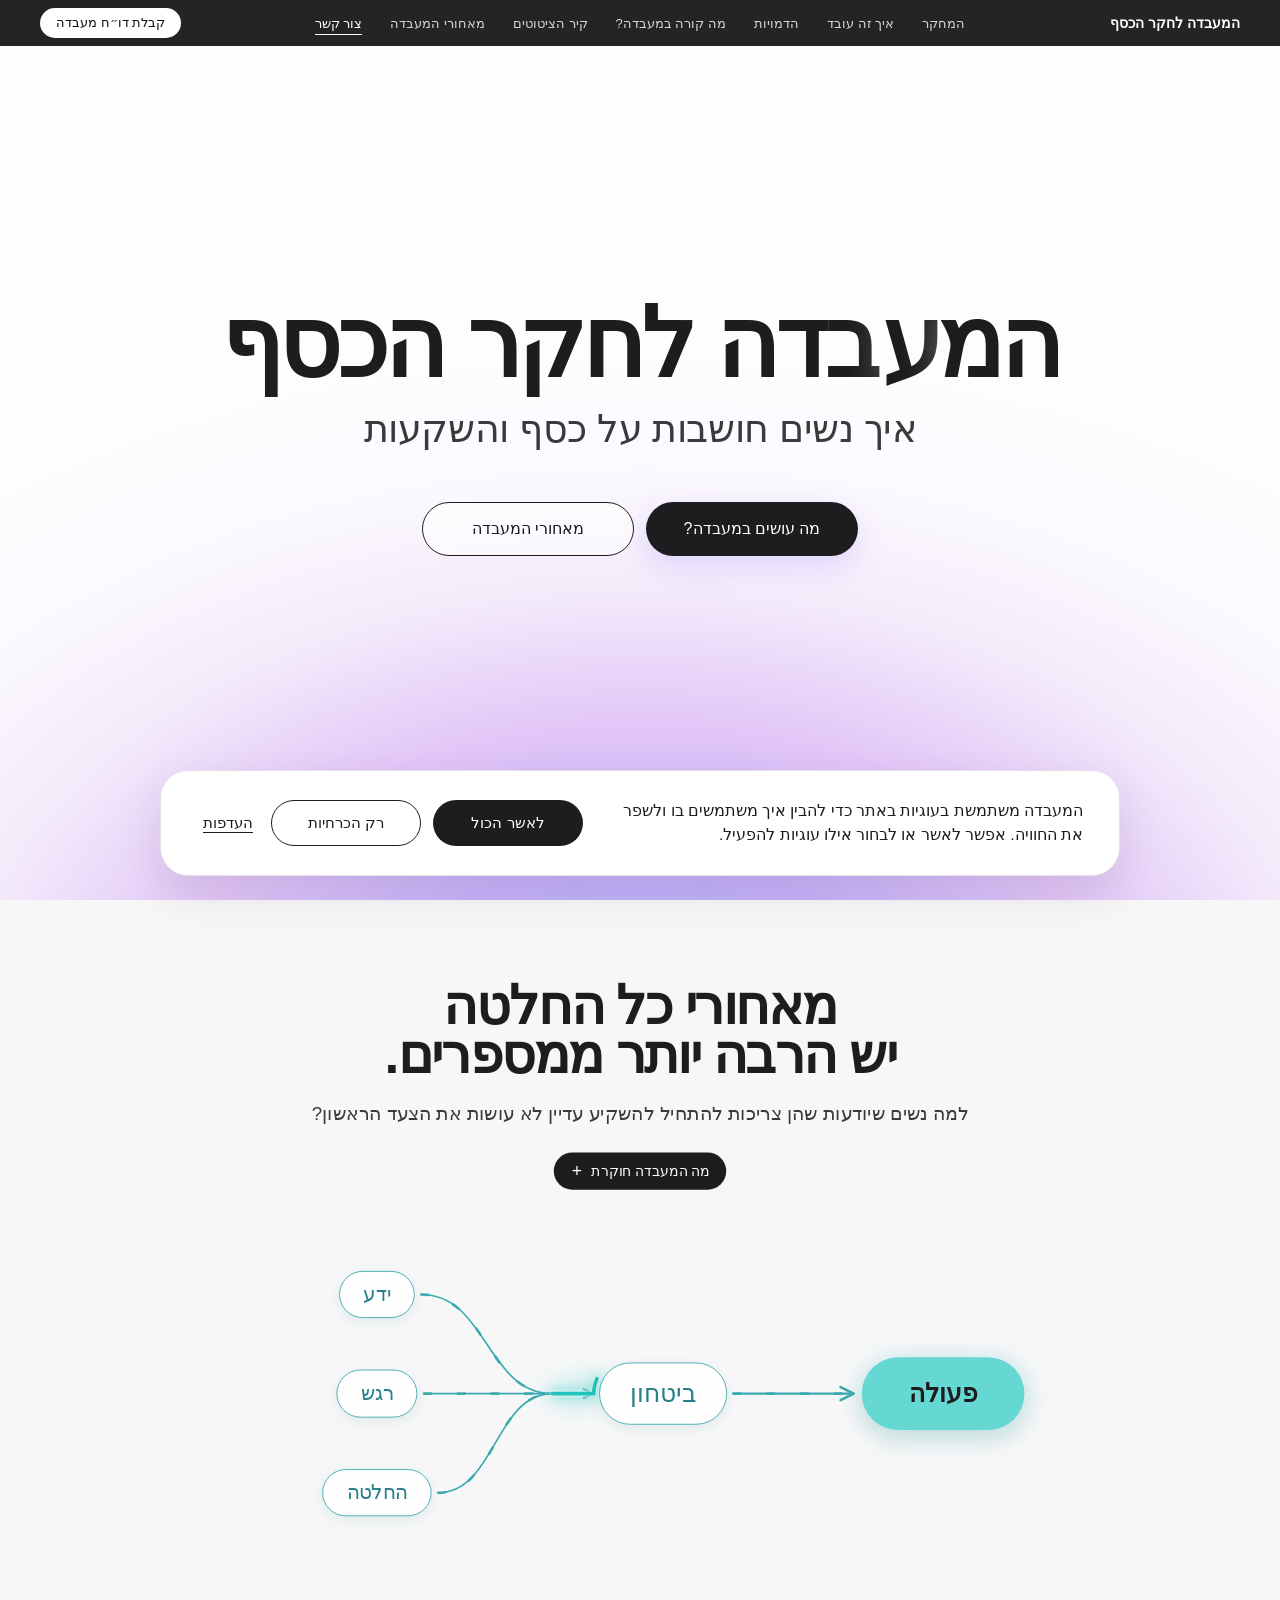
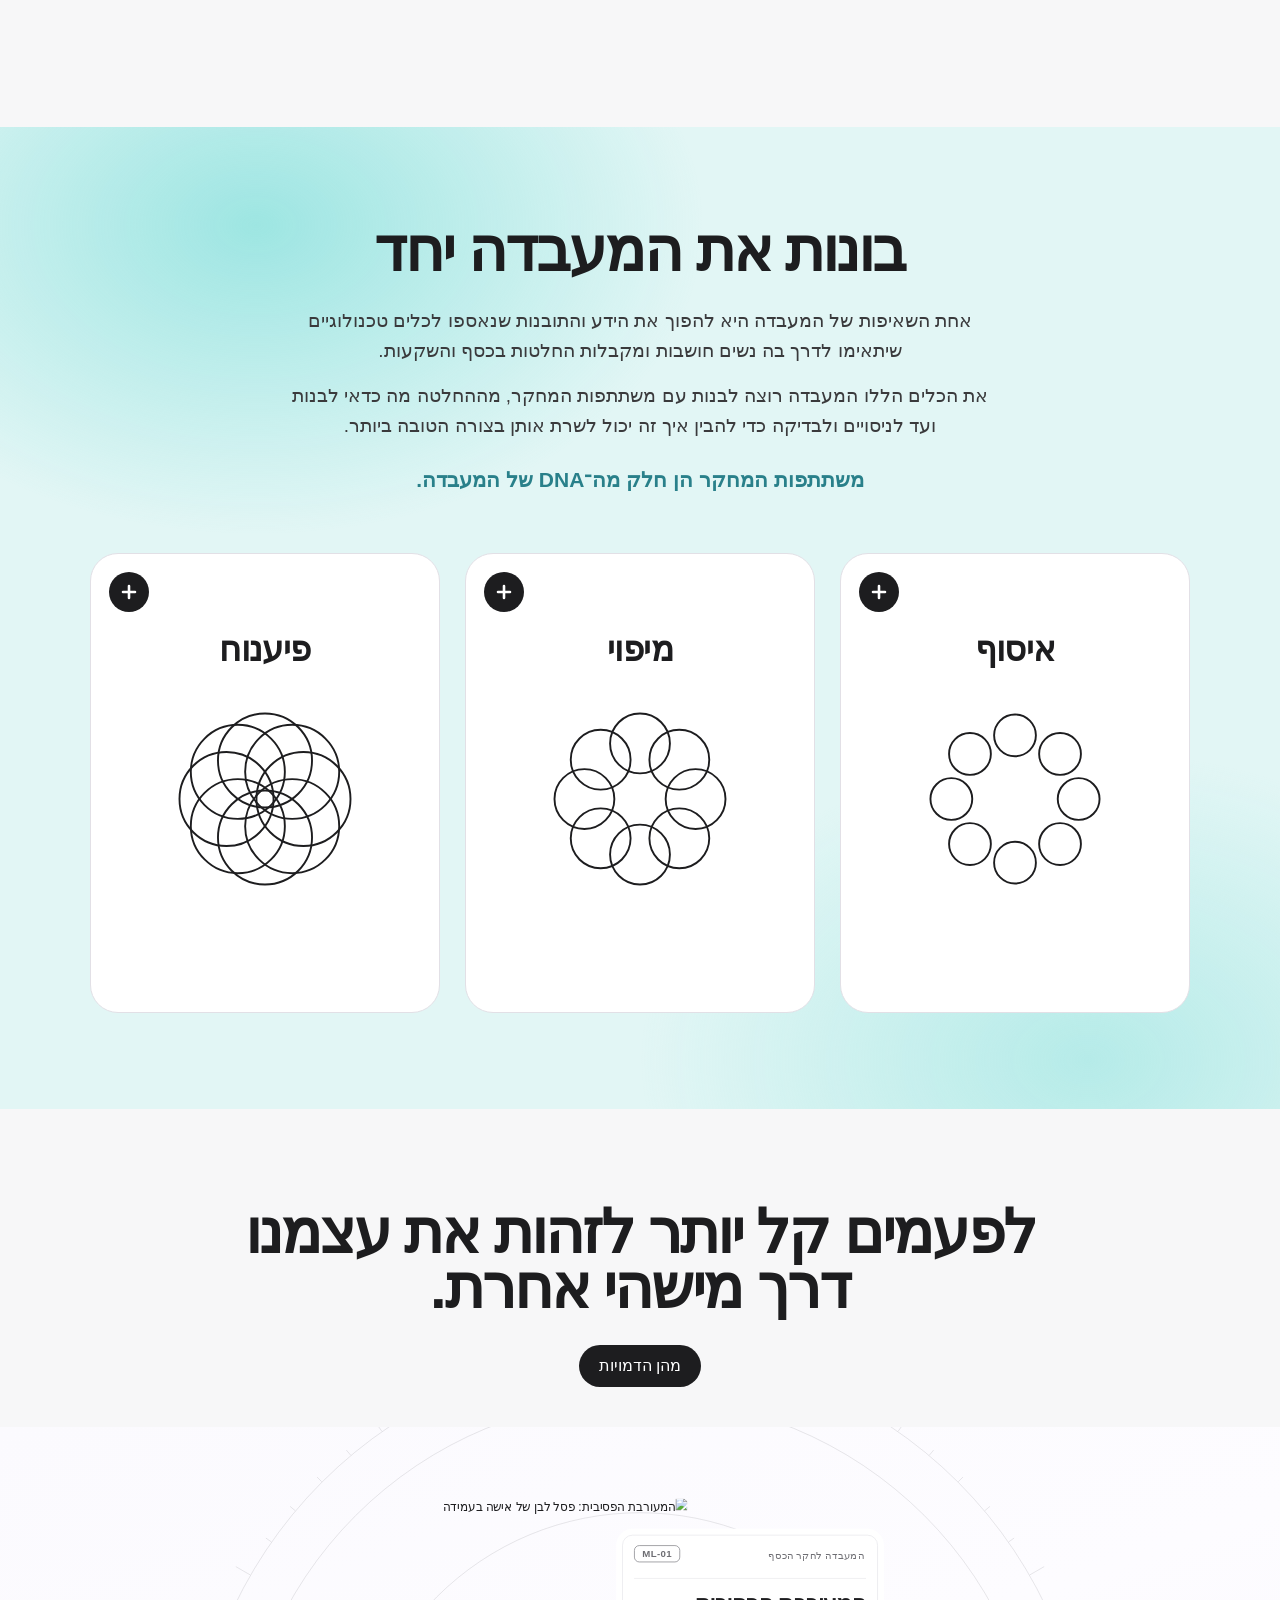
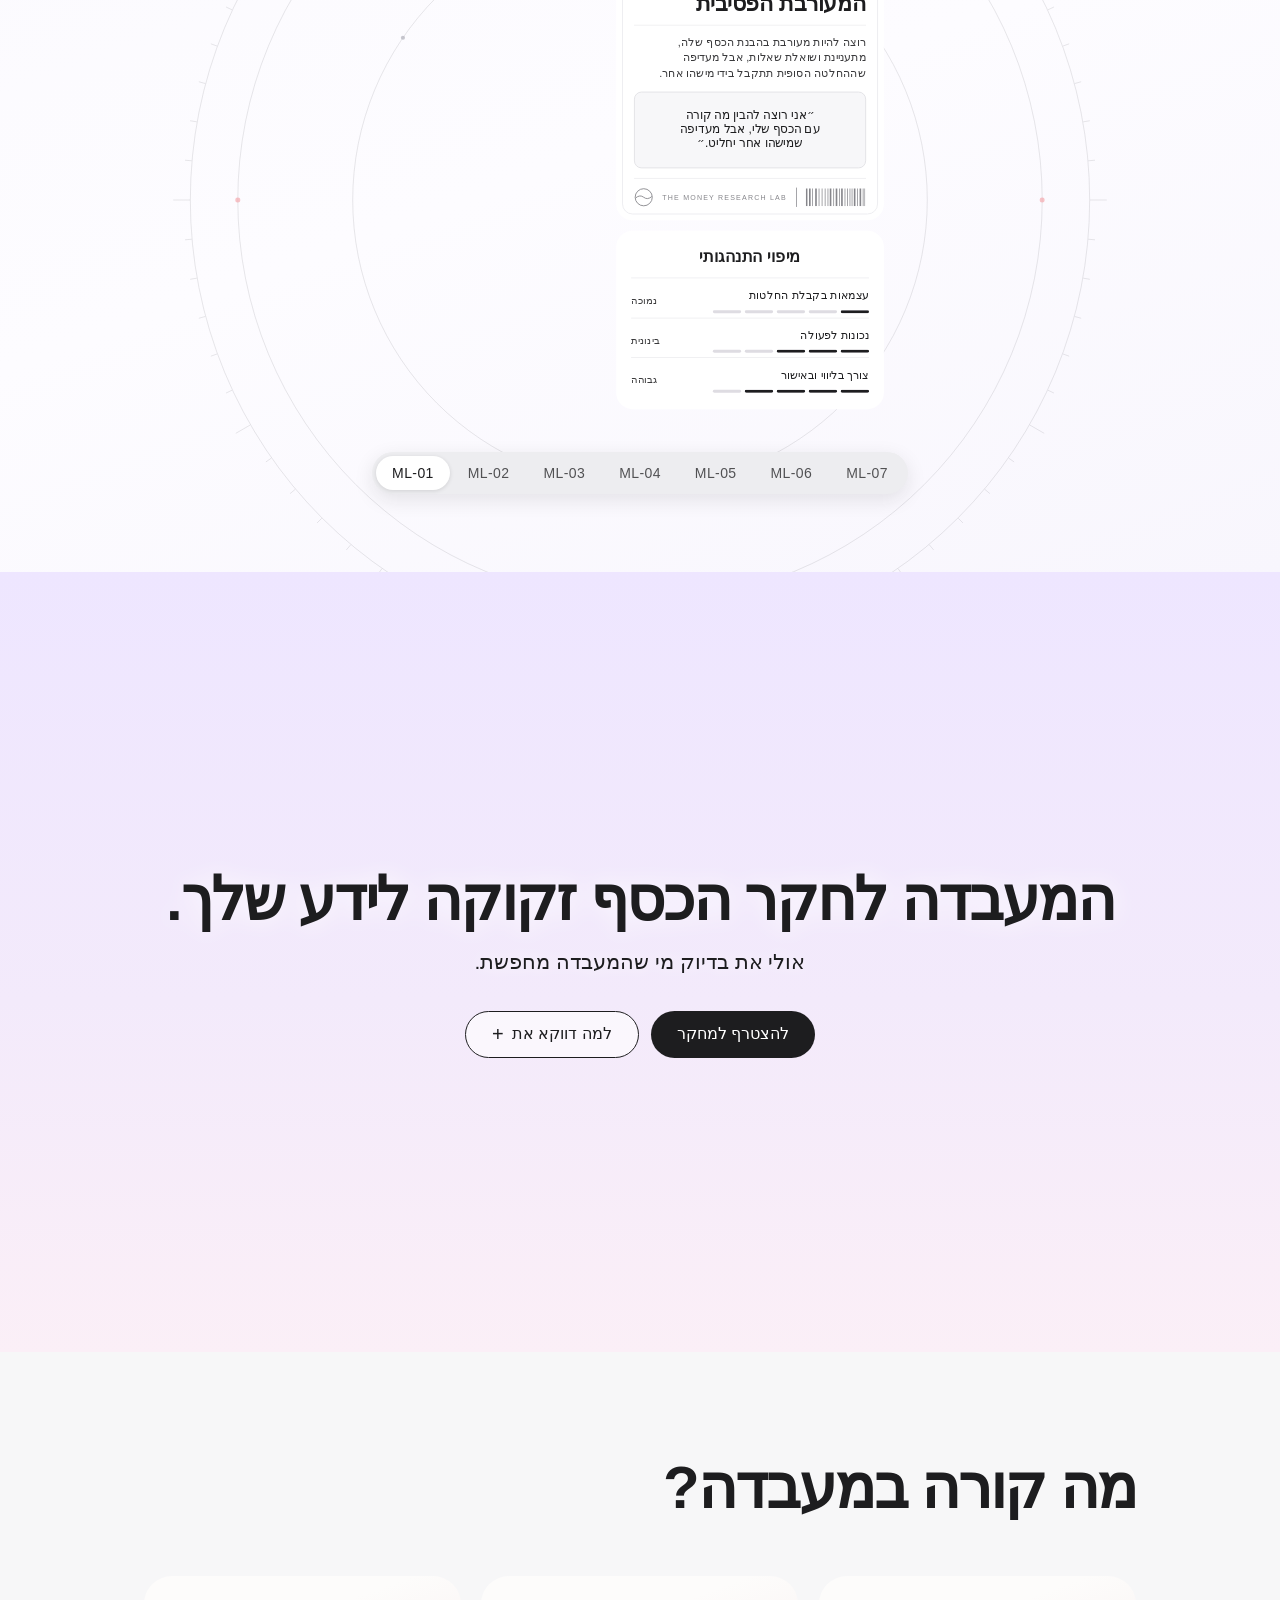
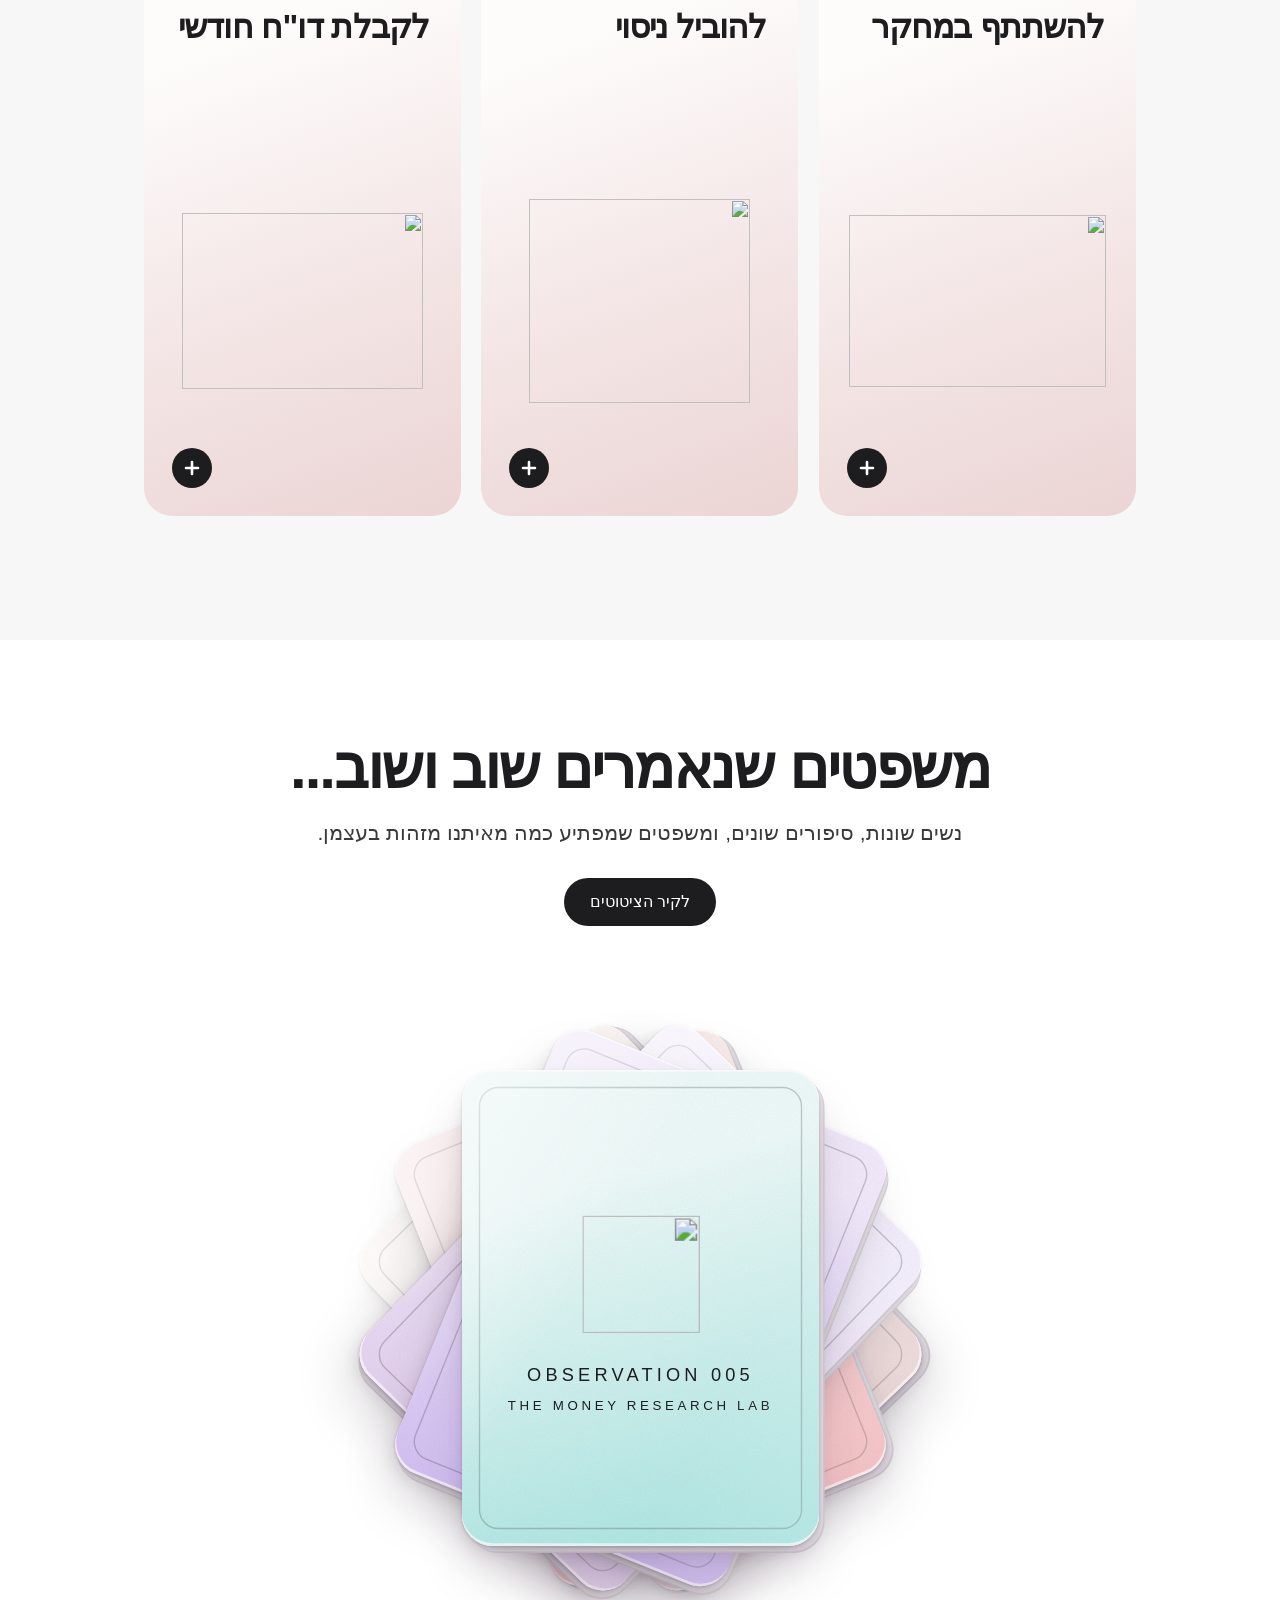
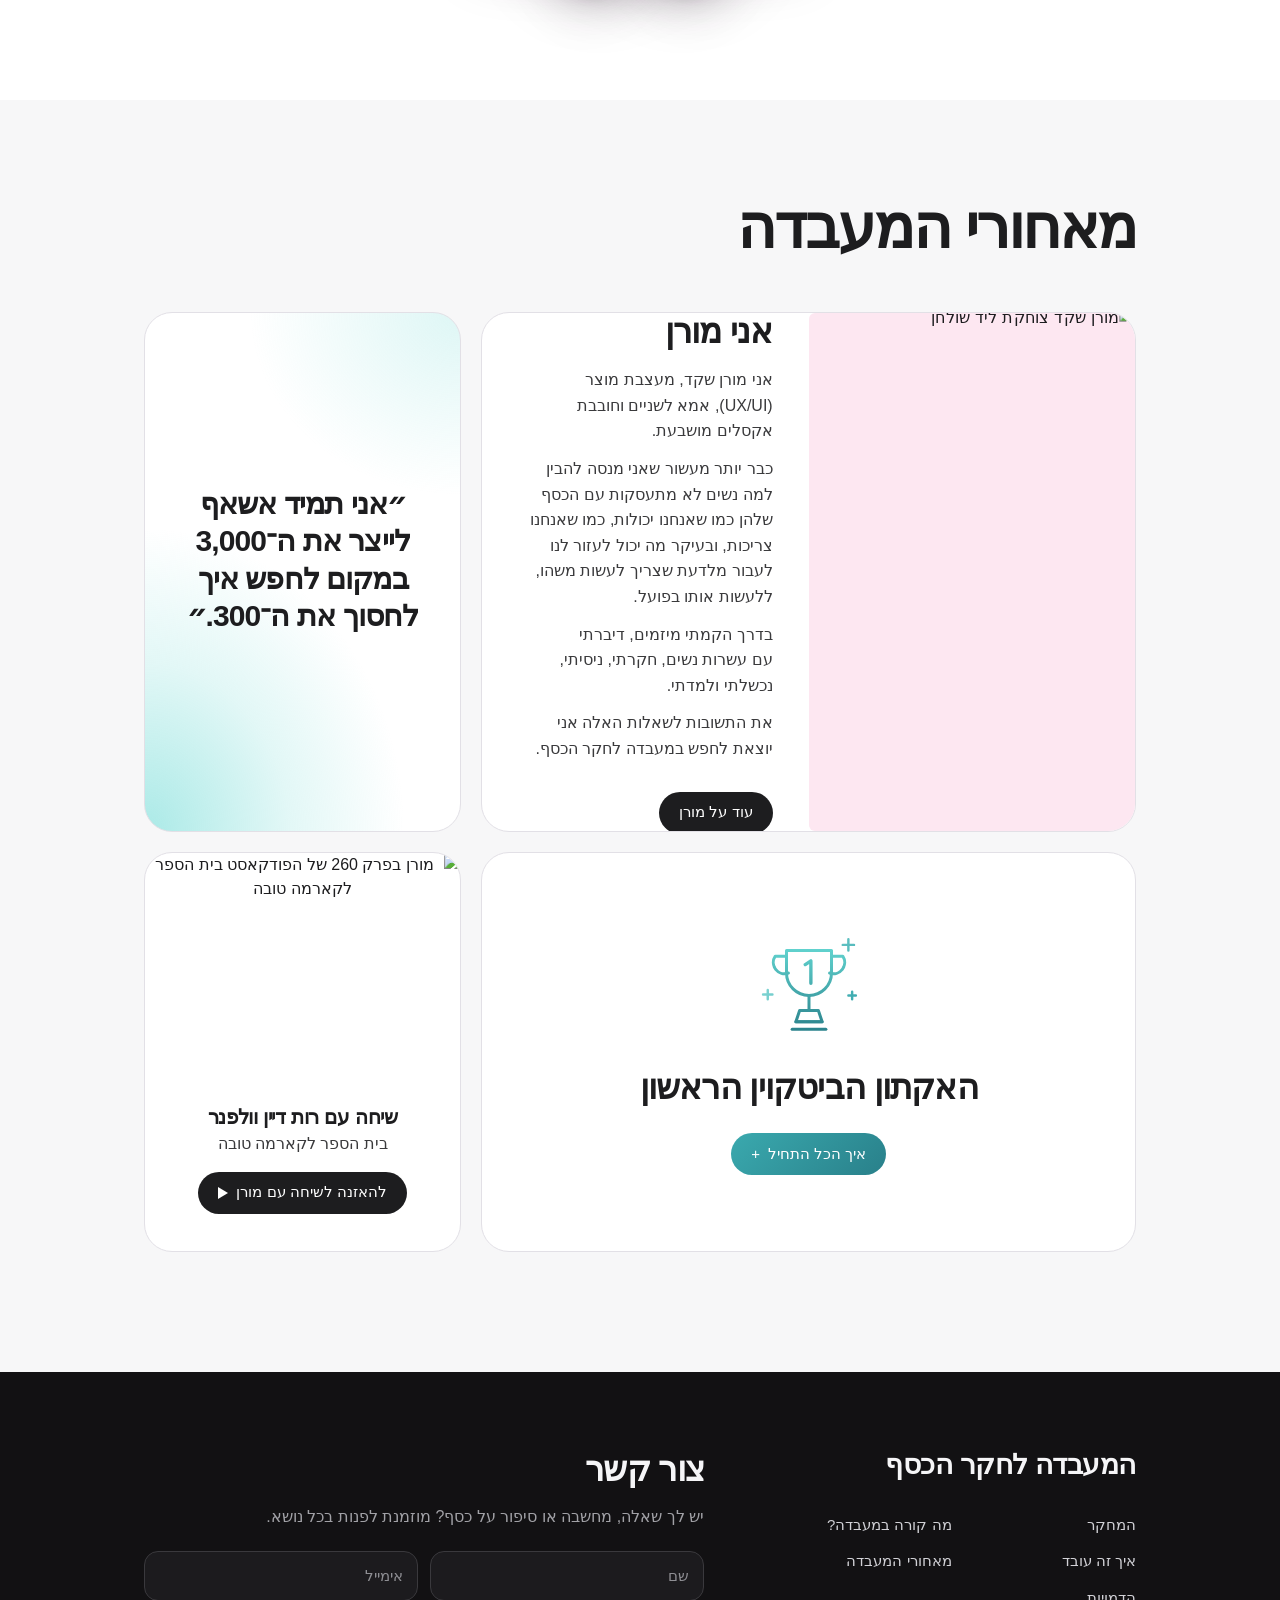
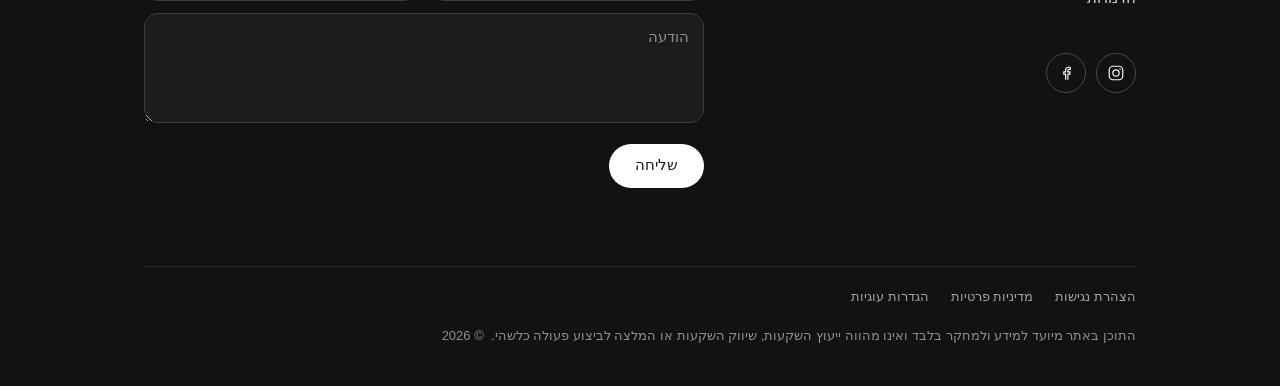
==== index.html @ b9a78a96 "Add files via upload" ====
<!doctype html>
<html lang="he" dir="rtl">
<head>
<meta charset="utf-8">
<meta name="viewport" content="width=device-width, initial-scale=1, viewport-fit=cover">
<meta http-equiv="Content-Security-Policy" content="default-src 'self'; script-src 'self' https://www.googletagmanager.com; style-src 'self' 'unsafe-inline'; img-src 'self' data: https://www.googletagmanager.com https://*.google-analytics.com https://i.ytimg.com; font-src 'self'; media-src 'self'; connect-src 'self' https://*.google-analytics.com https://*.analytics.google.com https://www.googletagmanager.com https://docs.google.com https://*.sibforms.com https://firestore.googleapis.com; frame-src https://www.youtube-nocookie.com; form-action 'self' https://docs.google.com https://*.sibforms.com; base-uri 'self'; object-src 'none'">
<meta name="referrer" content="strict-origin-when-cross-origin">
<title>המעבדה לחקר הכסף | מחקר על נשים, כסף והחלטות השקעה</title>
<meta name="description" content="איך נשים חושבות על כסף והשקעות">

<link rel="canonical" href="https://cherrixlabs.com/">
<meta property="og:type" content="website">
<meta property="og:locale" content="he_IL">
<meta property="og:site_name" content="המעבדה לחקר הכסף">
<meta property="og:url" content="https://cherrixlabs.com/">
<meta property="og:title" content="המעבדה לחקר הכסף">
<meta property="og:description" content="איך נשים חושבות על כסף והשקעות">
<meta property="og:image" content="https://cherrixlabs.com/assets/img/og-image.jpg">
<meta property="og:image:width" content="1200">
<meta property="og:image:height" content="630">
<meta property="og:image:alt" content="פסל לבן מחזיק כדור עם סימן דולר, והכיתוב המעבדה לחקר הכסף">
<meta name="twitter:card" content="summary_large_image">
<meta name="theme-color" content="#121113">
<link rel="icon" href="/assets/img/favicon.svg" type="image/svg+xml">
<link rel="icon" href="/assets/img/favicon-32.png" sizes="32x32" type="image/png">
<link rel="apple-touch-icon" href="/assets/img/favicon-180.png">
<link rel="preload" href="/assets/fonts/heebo-hebrew-700-normal.woff2" as="font" type="font/woff2" crossorigin>
<link rel="preload" href="/assets/fonts/heebo-hebrew-400-normal.woff2" as="font" type="font/woff2" crossorigin>
<link rel="stylesheet" href="/assets/css/site.css?v=6285806d">
<link rel="preload" as="image" href="/assets/img/hero-desktop-poster.webp" media="(min-width:900px)" fetchpriority="high">
<link rel="preload" as="image" href="/assets/img/hero-mobile-poster.webp" media="(max-width:899px)" fetchpriority="high">
<script type="application/ld+json">{"@context": "https://schema.org", "@graph": [{"@type": "Organization", "@id": "https://cherrixlabs.com/#org", "name": "המעבדה לחקר הכסף", "alternateName": "The Money Research Lab", "url": "https://cherrixlabs.com/", "logo": "https://cherrixlabs.com/assets/img/favicon-512.png", "founder": {"@type": "Person", "name": "מורן שקד"}, "sameAs": ["https://www.instagram.com/missm_moneylab", "https://www.facebook.com/moranshak"]}, {"@type": "WebSite", "@id": "https://cherrixlabs.com/#site", "url": "https://cherrixlabs.com/", "name": "המעבדה לחקר הכסף", "inLanguage": "he", "publisher": {"@id": "https://cherrixlabs.com/#org"}}]}</script>
</head>
<body data-page="home">
<a class="skip" href="#main">דילוג לתוכן</a>
<header class="site-header on-dark">
 <div class="in">
  <a class="logo" href="/">המעבדה לחקר הכסף</a>
  <nav aria-label="ניווט ראשי"><ul class="nav-links"><li><a href="/#story">המחקר</a></li><li><a href="/#process">איך זה עובד</a></li><li><a href="/#personas">הדמויות</a></li><li><a href="/#lab-now">מה קורה במעבדה?</a></li><li><a href="/quotes/">קיר הציטוטים</a></li><li><a href="/#founder">מאחורי המעבדה</a></li><li><a href="/#contact">צור קשר</a></li></ul></nav>
  <a class="nav-cta" href="/#report" data-report data-ev="report_open_header">קבלת דו״ח מעבדה</a>
  <button class="menu-btn" type="button" aria-expanded="false" aria-controls="mmenu" aria-label="פתיחת תפריט">
   <svg width="22" height="18" viewBox="0 0 22 18" aria-hidden="true"><path class="l1" d="M1 5h20" stroke="#fff" stroke-width="1.7" stroke-linecap="round"/><path class="l2" d="M1 13h13" stroke="#fff" stroke-width="1.7" stroke-linecap="round"/></svg>
  </button>
 </div>
</header>
<div class="mmenu on-dark" id="mmenu" aria-label="תפריט" hidden>
 <ul><li><a href="/#story">המחקר</a></li><li><a href="/#process">איך זה עובד</a></li><li><a href="/#personas">הדמויות</a></li><li><a href="/#lab-now">מה קורה במעבדה?</a></li><li><a href="/quotes/">קיר הציטוטים</a></li><li><a href="/#founder">מאחורי המעבדה</a></li><li><a href="/#contact">צור קשר</a></li></ul>
 <a class="btn" href="/#report" data-report data-ev="report_open_menu">קבלת דו״ח מעבדה</a>
</div>
<dialog class="pop tabm why one" id="dlg-whylab" aria-labelledby="whylab-h1">
 <div class="shell"><div class="card">
  <div class="lh" aria-hidden="true"></div>
  <button class="x" type="button" data-close aria-label="סגירה"><svg width="12" height="12" viewBox="0 0 12 12" aria-hidden="true"><path d="M1.5 1.5l9 9M10.5 1.5l-9 9" stroke="#1D1D1F" stroke-width="2" stroke-linecap="round"/></svg></button>
  <section class="st st1" data-why-st="1">
   <div class="hd"><div class="art" aria-hidden="true"><span class="halo"></span><img src="/assets/img/why-statue.webp" width="720" height="590" alt="" loading="lazy" decoding="async"><svg class="pt pt-d" aria-hidden="true" focusable="false" viewBox="0 0 820 250" width="820" height="250"><circle cx="391" cy="100" r="2.1" fill="#CD5DC3" fill-opacity="0.78"/><circle cx="392" cy="124" r="1.6" fill="#9B6BFF" fill-opacity="0.68"/><circle cx="318" cy="88" r="0.9" fill="#AF5ED8" fill-opacity="0.80"/><circle cx="398" cy="-37" r="1.2" fill="#E05CB5" fill-opacity="0.68"/><circle cx="370" cy="175" r="0.9" fill="#BA5ED1" fill-opacity="0.69"/><circle cx="325" cy="149" r="2.1" fill="#F15BA8" fill-opacity="0.59"/><circle cx="382" cy="96" r="2.1" fill="#AF5ED8" fill-opacity="0.46"/><circle cx="394" cy="59" r="0.9" fill="#BA5ED1" fill-opacity="0.81"/><circle cx="399" cy="-26" r="0.9" fill="#F15BA8" fill-opacity="0.79"/><circle cx="397" cy="174" r="0.9" fill="#AF5ED8" fill-opacity="0.75"/><circle cx="293" cy="41" r="2.1" fill="#BA5ED1" fill-opacity="0.63"/><circle cx="431" cy="-1" r="1.2" fill="#BA5ED1" fill-opacity="0.69"/><circle cx="487" cy="135" r="1.6" fill="#F15BA8" fill-opacity="0.74"/><circle cx="286" cy="3" r="2.1" fill="#F15BA8" fill-opacity="0.57"/><circle cx="389" cy="140" r="0.9" fill="#CD5DC3" fill-opacity="0.70"/><circle cx="428" cy="112" r="0.9" fill="#AF5ED8" fill-opacity="0.63"/><circle cx="461" cy="-14" r="1.6" fill="#F15BA8" fill-opacity="0.74"/><circle cx="309" cy="148" r="0.9" fill="#E05CB5" fill-opacity="0.39"/><circle cx="189" cy="24" r="0.9" fill="#E05CB5" fill-opacity="0.77"/><circle cx="440" cy="-17" r="0.9" fill="#CD5DC3" fill-opacity="0.83"/><circle cx="253" cy="112" r="2.1" fill="#AF5ED8" fill-opacity="0.45"/><circle cx="234" cy="110" r="1.6" fill="#AF5ED8" fill-opacity="0.47"/><circle cx="328" cy="106" r="2.1" fill="#AF5ED8" fill-opacity="0.40"/><circle cx="494" cy="104" r="0.9" fill="#F15BA8" fill-opacity="0.75"/><circle cx="324" cy="62" r="1.6" fill="#F15BA8" fill-opacity="0.85"/><circle cx="278" cy="66" r="2.1" fill="#9B6BFF" fill-opacity="0.74"/><circle cx="289" cy="132" r="0.9" fill="#9B6BFF" fill-opacity="0.79"/><circle cx="406" cy="196" r="1.2" fill="#9B6BFF" fill-opacity="0.50"/><circle cx="370" cy="134" r="2.1" fill="#AF5ED8" fill-opacity="0.41"/><circle cx="323" cy="160" r="1.2" fill="#E05CB5" fill-opacity="0.79"/><circle cx="342" cy="22" r="1.2" fill="#9B6BFF" fill-opacity="0.42"/><circle cx="275" cy="58" r="2.1" fill="#E05CB5" fill-opacity="0.48"/><circle cx="482" cy="145" r="0.9" fill="#9B6BFF" fill-opacity="0.43"/><circle cx="348" cy="96" r="1.6" fill="#CD5DC3" fill-opacity="0.62"/><circle cx="233" cy="9" r="2.1" fill="#9B6BFF" fill-opacity="0.65"/><circle cx="314" cy="111" r="0.9" fill="#F15BA8" fill-opacity="0.47"/><circle cx="295" cy="84" r="1.6" fill="#E05CB5" fill-opacity="0.46"/><circle cx="335" cy="58" r="1.2" fill="#9B6BFF" fill-opacity="0.35"/><circle cx="507" cy="43" r="0.9" fill="#F15BA8" fill-opacity="0.80"/><circle cx="482" cy="51" r="2.1" fill="#F15BA8" fill-opacity="0.50"/><circle cx="338" cy="91" r="2.1" fill="#F15BA8" fill-opacity="0.66"/><circle cx="372" cy="-46" r="2.1" fill="#BA5ED1" fill-opacity="0.48"/><circle cx="427" cy="55" r="1.6" fill="#9B6BFF" fill-opacity="0.52"/><circle cx="395" cy="-1" r="2.1" fill="#CD5DC3" fill-opacity="0.65"/><circle cx="368" cy="120" r="1.2" fill="#E05CB5" fill-opacity="0.80"/><circle cx="405" cy="124" r="1.6" fill="#BA5ED1" fill-opacity="0.64"/><circle cx="425" cy="62" r="1.6" fill="#9B6BFF" fill-opacity="0.66"/><circle cx="419" cy="79" r="0.9" fill="#CD5DC3" fill-opacity="0.55"/><circle cx="357" cy="92" r="1.2" fill="#E05CB5" fill-opacity="0.68"/><circle cx="245" cy="154" r="1.6" fill="#BA5ED1" fill-opacity="0.50"/><circle cx="400" cy="102" r="0.9" fill="#F15BA8" fill-opacity="0.36"/><circle cx="180" cy="133" r="0.9" fill="#E05CB5" fill-opacity="0.75"/><circle cx="395" cy="89" r="0.9" fill="#BA5ED1" fill-opacity="0.44"/><circle cx="358" cy="93" r="2.1" fill="#9B6BFF" fill-opacity="0.64"/><circle cx="422" cy="149" r="0.9" fill="#CD5DC3" fill-opacity="0.44"/><circle cx="317" cy="77" r="2.1" fill="#9B6BFF" fill-opacity="0.79"/><circle cx="405" cy="75" r="1.2" fill="#F15BA8" fill-opacity="0.74"/><circle cx="304" cy="71" r="1.6" fill="#9B6BFF" fill-opacity="0.55"/><circle cx="218" cy="131" r="1.2" fill="#AF5ED8" fill-opacity="0.70"/><circle cx="160" cy="93" r="1.6" fill="#E05CB5" fill-opacity="0.47"/><circle cx="292" cy="98" r="1.6" fill="#F15BA8" fill-opacity="0.66"/><circle cx="320" cy="84" r="2.1" fill="#AF5ED8" fill-opacity="0.60"/><circle cx="391" cy="49" r="1.6" fill="#E05CB5" fill-opacity="0.57"/><circle cx="184" cy="77" r="0.9" fill="#E05CB5" fill-opacity="0.44"/><circle cx="343" cy="93" r="2.1" fill="#9B6BFF" fill-opacity="0.63"/><circle cx="359" cy="115" r="1.6" fill="#AF5ED8" fill-opacity="0.83"/><circle cx="384" cy="46" r="0.9" fill="#BA5ED1" fill-opacity="0.61"/><circle cx="385" cy="85" r="2.1" fill="#9B6BFF" fill-opacity="0.81"/><circle cx="183" cy="28" r="1.6" fill="#CD5DC3" fill-opacity="0.73"/><circle cx="191" cy="148" r="2.1" fill="#BA5ED1" fill-opacity="0.67"/><circle cx="247" cy="-20" r="2.1" fill="#F15BA8" fill-opacity="0.74"/><circle cx="338" cy="-28" r="1.2" fill="#BA5ED1" fill-opacity="0.38"/><circle cx="429" cy="114" r="1.2" fill="#CD5DC3" fill-opacity="0.43"/><circle cx="382" cy="49" r="1.6" fill="#CD5DC3" fill-opacity="0.61"/><circle cx="495" cy="23" r="1.2" fill="#CD5DC3" fill-opacity="0.45"/><circle cx="301" cy="32" r="1.6" fill="#CD5DC3" fill-opacity="0.41"/><circle cx="247" cy="-6" r="0.9" fill="#9B6BFF" fill-opacity="0.49"/><circle cx="189" cy="57" r="1.2" fill="#9B6BFF" fill-opacity="0.42"/><circle cx="293" cy="-5" r="2.1" fill="#BA5ED1" fill-opacity="0.79"/><circle cx="401" cy="55" r="0.9" fill="#F15BA8" fill-opacity="0.53"/></svg><svg class="pt pt-m" aria-hidden="true" focusable="false" viewBox="0 0 390 210" width="390" height="210"><circle cx="201" cy="46" r="1.5" fill="#AF5ED8" fill-opacity="0.65"/><circle cx="180" cy="125" r="1.1" fill="#9B6BFF" fill-opacity="0.44"/><circle cx="115" cy="75" r="1.1" fill="#CD5DC3" fill-opacity="0.75"/><circle cx="205" cy="8" r="1.5" fill="#CD5DC3" fill-opacity="0.77"/><circle cx="209" cy="64" r="0.8" fill="#CD5DC3" fill-opacity="0.78"/><circle cx="82" cy="90" r="1.9" fill="#CD5DC3" fill-opacity="0.73"/><circle cx="286" cy="62" r="1.5" fill="#BA5ED1" fill-opacity="0.48"/><circle cx="172" cy="21" r="1.1" fill="#E05CB5" fill-opacity="0.50"/><circle cx="223" cy="53" r="1.1" fill="#BA5ED1" fill-opacity="0.48"/><circle cx="300" cy="76" r="1.1" fill="#9B6BFF" fill-opacity="0.49"/><circle cx="166" cy="59" r="1.5" fill="#AF5ED8" fill-opacity="0.70"/><circle cx="93" cy="113" r="1.9" fill="#AF5ED8" fill-opacity="0.41"/><circle cx="148" cy="73" r="1.5" fill="#AF5ED8" fill-opacity="0.52"/><circle cx="187" cy="73" r="1.1" fill="#E05CB5" fill-opacity="0.40"/><circle cx="118" cy="63" r="1.1" fill="#F15BA8" fill-opacity="0.57"/><circle cx="189" cy="87" r="0.8" fill="#BA5ED1" fill-opacity="0.36"/><circle cx="144" cy="68" r="1.1" fill="#CD5DC3" fill-opacity="0.71"/><circle cx="232" cy="66" r="1.1" fill="#AF5ED8" fill-opacity="0.70"/><circle cx="79" cy="38" r="1.9" fill="#F15BA8" fill-opacity="0.77"/><circle cx="218" cy="112" r="1.9" fill="#BA5ED1" fill-opacity="0.61"/><circle cx="266" cy="0" r="0.8" fill="#AF5ED8" fill-opacity="0.69"/><circle cx="169" cy="77" r="1.5" fill="#9B6BFF" fill-opacity="0.67"/><circle cx="160" cy="3" r="0.8" fill="#9B6BFF" fill-opacity="0.50"/><circle cx="75" cy="97" r="1.1" fill="#CD5DC3" fill-opacity="0.50"/><circle cx="130" cy="2" r="0.8" fill="#E05CB5" fill-opacity="0.81"/><circle cx="141" cy="45" r="1.5" fill="#9B6BFF" fill-opacity="0.43"/><circle cx="250" cy="3" r="1.5" fill="#BA5ED1" fill-opacity="0.35"/><circle cx="121" cy="38" r="0.8" fill="#F15BA8" fill-opacity="0.76"/><circle cx="184" cy="74" r="1.9" fill="#BA5ED1" fill-opacity="0.76"/><circle cx="92" cy="95" r="0.8" fill="#AF5ED8" fill-opacity="0.45"/><circle cx="150" cy="55" r="0.8" fill="#BA5ED1" fill-opacity="0.64"/><circle cx="140" cy="9" r="1.9" fill="#F15BA8" fill-opacity="0.45"/><circle cx="129" cy="75" r="0.8" fill="#9B6BFF" fill-opacity="0.55"/><circle cx="197" cy="17" r="1.9" fill="#CD5DC3" fill-opacity="0.51"/><circle cx="125" cy="90" r="1.9" fill="#E05CB5" fill-opacity="0.36"/><circle cx="254" cy="70" r="1.1" fill="#E05CB5" fill-opacity="0.76"/><circle cx="178" cy="49" r="1.1" fill="#E05CB5" fill-opacity="0.56"/><circle cx="77" cy="18" r="1.5" fill="#9B6BFF" fill-opacity="0.40"/><circle cx="213" cy="94" r="1.9" fill="#F15BA8" fill-opacity="0.52"/><circle cx="256" cy="57" r="1.9" fill="#F15BA8" fill-opacity="0.47"/><circle cx="83" cy="46" r="0.8" fill="#CD5DC3" fill-opacity="0.42"/><circle cx="196" cy="131" r="1.1" fill="#F15BA8" fill-opacity="0.46"/><circle cx="255" cy="48" r="1.5" fill="#F15BA8" fill-opacity="0.60"/><circle cx="104" cy="74" r="1.5" fill="#E05CB5" fill-opacity="0.52"/><circle cx="139" cy="53" r="0.8" fill="#E05CB5" fill-opacity="0.47"/><circle cx="309" cy="64" r="1.9" fill="#BA5ED1" fill-opacity="0.64"/><circle cx="229" cy="3" r="0.8" fill="#E05CB5" fill-opacity="0.37"/><circle cx="177" cy="-10" r="0.8" fill="#AF5ED8" fill-opacity="0.78"/><circle cx="76" cy="54" r="1.1" fill="#BA5ED1" fill-opacity="0.52"/><circle cx="112" cy="84" r="1.9" fill="#CD5DC3" fill-opacity="0.64"/><circle cx="199" cy="52" r="1.1" fill="#F15BA8" fill-opacity="0.39"/><circle cx="209" cy="109" r="1.5" fill="#E05CB5" fill-opacity="0.80"/><circle cx="110" cy="66" r="0.8" fill="#AF5ED8" fill-opacity="0.80"/><circle cx="151" cy="90" r="0.8" fill="#CD5DC3" fill-opacity="0.76"/><circle cx="128" cy="28" r="0.8" fill="#F15BA8" fill-opacity="0.69"/></svg></div><h2 id="whylab-h1" tabindex="-1">מה עושים <br class="mb">במעבדה?</h2></div>
   <div class="sc">
    <div class="wbody"><p>אנחנו חיות בעידן שיש בו אינסוף ידע ומידע על כסף והשקעות. אפשר לומר שאנחנו אפילו מוצפות ממנו.</p><p>אז אם הידע כבר נמצא בהישג יד, למה עדיין כל כך הרבה מאיתנו לא פועלות כשזה מגיע ללעשות משהו עם הכסף שלנו, למשל להשקיע אותו?</p><p>אולי הבעיה המרכזית היא כבר לא רק הידע, אלא הביטחון לעשות.</p><p class="rq">המעבדה לחקר הכסף קמה כדי לחקור שאלה אחת: למה נשים חכמות, משכילות ועצמאיות, שיודעות שהן צריכות לעשות משהו עם הכסף שלהן, עדיין לא עושות את הצעד הראשון?</p><p>כדי למצוא תשובות, המעבדה יוצאת לשטח ופוגשת כמה שיותר נשים. דרך השיחות איתן היא מנסה להבין מה קורה במחשבה וברגש, ואילו חסמים נמצאים בפער שבין הרצון לעשות משהו עם הכסף לבין העשייה בפועל.</p><p>אם נצליח לפרק את הפער הזה לגורמים, לזהות את החסמים ולקרוא להם בשם, נוכל להתחיל לפתח פתרונות וכלים שמתאימים למה שנשים באמת צריכות.</p><p>זוכרת איך Waze נעזרה בנהגים כדי למפות את הכבישים? המעבדה פועלת ברעיון דומה, רק שבמקום כבישים היא מנסה למפות את הדרכים שבהן נשים חושבות, מרגישות ומקבלות החלטות על כסף והשקעות.</p><p class="tr">וכאן את נכנסת לתמונה.</p><p>המעבדה צריכה את הפרופיל שלך. את הסיפור שלך, את השאלות, את ההתלבטויות, את מה שעוצר אותך וגם את מה שעובד בשבילך. בין אם כבר התחלת להשקיע ובין אם את עדיין יושבת על הגדר.</p><p>ככל שיותר נשים ישתפו, נוכל להכיר יותר נקודות מבט, לזהות דפוסים ולבחון רעיונות שיכולים להפוך בהמשך לכלים שיעזרו לנשים לעבור מלדעת שצריך לעשות, ללעשות בפועל.</p><p>ככל שיותר נשים יבנו לעצמן הון ויוכלו לבחור איך לחיות את חייהן, העולם יהיה מקום טוב יותר.</p><div class="endcta"><button class="btn btn-k" type="button" data-swap="dlg-research" data-ev="whylab_profile">לתרום את הפרופיל שלי</button></div></div>
   </div>
  </section>
 </div></div>
</dialog>
<dialog class="pop tabm cr me" id="dlg-credo" aria-labelledby="credo-h1">
 <div class="shell"><div class="card">
  <div class="lh" aria-hidden="true"></div>
  <button class="x" type="button" data-close aria-label="סגירה"><svg width="12" height="12" viewBox="0 0 12 12" aria-hidden="true"><path d="M1.5 1.5l9 9M10.5 1.5l-9 9" stroke="#1D1D1F" stroke-width="2" stroke-linecap="round"/></svg></button>
  <section class="st st1">
   <div class="hd"><div class="art" aria-hidden="true"><span class="halo"></span><svg class="pt pt-d" aria-hidden="true" focusable="false" viewBox="0 0 820 260" width="820" height="260"><circle cx="123" cy="76" r="2.1" fill="#98E4E0" fill-opacity="0.46"/><circle cx="115" cy="55" r="0.9" fill="#65D8D3" fill-opacity="0.61"/><circle cx="301" cy="119" r="1.2" fill="#98E4E0" fill-opacity="0.75"/><circle cx="194" cy="75" r="1.2" fill="#98E4E0" fill-opacity="0.52"/><circle cx="189" cy="127" r="0.9" fill="#4FC7C2" fill-opacity="0.52"/><circle cx="-8" cy="109" r="1.2" fill="#29808A" fill-opacity="0.50"/><circle cx="18" cy="102" r="1.6" fill="#29808A" fill-opacity="0.52"/><circle cx="260" cy="153" r="2.1" fill="#98E4E0" fill-opacity="0.56"/><circle cx="271" cy="27" r="2.1" fill="#65D8D3" fill-opacity="0.81"/><circle cx="176" cy="18" r="1.2" fill="#3AA9AE" fill-opacity="0.35"/><circle cx="309" cy="120" r="2.1" fill="#4FC7C2" fill-opacity="0.83"/><circle cx="54" cy="36" r="1.2" fill="#65D8D3" fill-opacity="0.72"/><circle cx="254" cy="95" r="1.6" fill="#4FC7C2" fill-opacity="0.52"/><circle cx="13" cy="105" r="1.2" fill="#65D8D3" fill-opacity="0.78"/><circle cx="288" cy="25" r="1.6" fill="#65D8D3" fill-opacity="0.76"/><circle cx="310" cy="44" r="0.9" fill="#65D8D3" fill-opacity="0.80"/><circle cx="211" cy="34" r="1.2" fill="#29808A" fill-opacity="0.64"/><circle cx="273" cy="63" r="0.9" fill="#29808A" fill-opacity="0.72"/><circle cx="325" cy="148" r="1.2" fill="#4FC7C2" fill-opacity="0.50"/><circle cx="192" cy="113" r="0.9" fill="#4FC7C2" fill-opacity="0.62"/><circle cx="8" cy="132" r="0.9" fill="#4FC7C2" fill-opacity="0.41"/><circle cx="141" cy="163" r="1.2" fill="#98E4E0" fill-opacity="0.84"/><circle cx="100" cy="131" r="2.1" fill="#65D8D3" fill-opacity="0.53"/><circle cx="112" cy="61" r="1.2" fill="#65D8D3" fill-opacity="0.62"/><circle cx="283" cy="44" r="0.9" fill="#3AA9AE" fill-opacity="0.47"/><circle cx="308" cy="50" r="1.6" fill="#3AA9AE" fill-opacity="0.76"/><circle cx="352" cy="81" r="0.9" fill="#29808A" fill-opacity="0.66"/><circle cx="254" cy="159" r="2.1" fill="#65D8D3" fill-opacity="0.73"/><circle cx="349" cy="63" r="1.2" fill="#98E4E0" fill-opacity="0.66"/><circle cx="21" cy="40" r="2.1" fill="#65D8D3" fill-opacity="0.59"/><circle cx="217" cy="173" r="0.9" fill="#65D8D3" fill-opacity="0.74"/><circle cx="34" cy="41" r="0.9" fill="#65D8D3" fill-opacity="0.37"/><circle cx="247" cy="103" r="2.1" fill="#65D8D3" fill-opacity="0.78"/><circle cx="352" cy="80" r="0.9" fill="#4FC7C2" fill-opacity="0.60"/><circle cx="194" cy="65" r="1.6" fill="#3AA9AE" fill-opacity="0.51"/><circle cx="236" cy="133" r="1.6" fill="#29808A" fill-opacity="0.67"/><circle cx="191" cy="43" r="1.6" fill="#98E4E0" fill-opacity="0.48"/><circle cx="349" cy="116" r="1.6" fill="#29808A" fill-opacity="0.41"/><circle cx="305" cy="109" r="0.9" fill="#29808A" fill-opacity="0.75"/><circle cx="111" cy="165" r="1.2" fill="#65D8D3" fill-opacity="0.54"/><circle cx="355" cy="74" r="2.1" fill="#65D8D3" fill-opacity="0.66"/><circle cx="291" cy="86" r="2.1" fill="#65D8D3" fill-opacity="0.54"/><circle cx="249" cy="108" r="2.1" fill="#98E4E0" fill-opacity="0.56"/><circle cx="305" cy="102" r="2.1" fill="#29808A" fill-opacity="0.36"/><circle cx="136" cy="105" r="1.2" fill="#4FC7C2" fill-opacity="0.49"/><circle cx="253" cy="152" r="0.9" fill="#29808A" fill-opacity="0.46"/><circle cx="201" cy="74" r="1.2" fill="#65D8D3" fill-opacity="0.82"/><circle cx="255" cy="75" r="1.6" fill="#4FC7C2" fill-opacity="0.75"/><circle cx="55" cy="162" r="1.6" fill="#65D8D3" fill-opacity="0.58"/><circle cx="82" cy="79" r="0.9" fill="#4FC7C2" fill-opacity="0.75"/><circle cx="73" cy="40" r="0.9" fill="#98E4E0" fill-opacity="0.63"/><circle cx="96" cy="37" r="0.9" fill="#4FC7C2" fill-opacity="0.71"/><circle cx="-2" cy="82" r="2.1" fill="#3AA9AE" fill-opacity="0.47"/><circle cx="165" cy="29" r="2.1" fill="#65D8D3" fill-opacity="0.61"/><circle cx="163" cy="123" r="0.9" fill="#29808A" fill-opacity="0.44"/><circle cx="-7" cy="71" r="0.9" fill="#98E4E0" fill-opacity="0.77"/><circle cx="298" cy="92" r="0.9" fill="#65D8D3" fill-opacity="0.77"/><circle cx="101" cy="59" r="2.1" fill="#98E4E0" fill-opacity="0.64"/><circle cx="164" cy="77" r="0.9" fill="#65D8D3" fill-opacity="0.85"/><circle cx="304" cy="116" r="1.2" fill="#65D8D3" fill-opacity="0.63"/><circle cx="55" cy="103" r="0.9" fill="#4FC7C2" fill-opacity="0.38"/><circle cx="99" cy="155" r="1.6" fill="#4FC7C2" fill-opacity="0.44"/><circle cx="172" cy="-2" r="0.9" fill="#3AA9AE" fill-opacity="0.85"/><circle cx="205" cy="92" r="1.2" fill="#29808A" fill-opacity="0.66"/><circle cx="317" cy="67" r="2.1" fill="#98E4E0" fill-opacity="0.53"/><circle cx="120" cy="97" r="2.1" fill="#98E4E0" fill-opacity="0.63"/><circle cx="130" cy="156" r="0.9" fill="#29808A" fill-opacity="0.60"/><circle cx="150" cy="134" r="2.1" fill="#3AA9AE" fill-opacity="0.56"/><circle cx="112" cy="57" r="2.1" fill="#3AA9AE" fill-opacity="0.67"/><circle cx="130" cy="118" r="1.2" fill="#3AA9AE" fill-opacity="0.40"/><circle cx="335" cy="103" r="2.1" fill="#4FC7C2" fill-opacity="0.83"/><circle cx="171" cy="13" r="1.2" fill="#3AA9AE" fill-opacity="0.48"/><circle cx="195" cy="132" r="1.2" fill="#3AA9AE" fill-opacity="0.64"/><circle cx="194" cy="185" r="1.6" fill="#3AA9AE" fill-opacity="0.78"/><circle cx="133" cy="100" r="1.6" fill="#29808A" fill-opacity="0.65"/><circle cx="297" cy="139" r="1.6" fill="#3AA9AE" fill-opacity="0.50"/><circle cx="144" cy="128" r="1.6" fill="#29808A" fill-opacity="0.75"/><circle cx="29" cy="125" r="1.2" fill="#3AA9AE" fill-opacity="0.63"/><circle cx="265" cy="178" r="1.2" fill="#98E4E0" fill-opacity="0.59"/><circle cx="136" cy="47" r="1.2" fill="#29808A" fill-opacity="0.85"/></svg><svg class="pt pt-m" aria-hidden="true" focusable="false" viewBox="0 0 390 230" width="390" height="230"><circle cx="80" cy="37" r="1.5" fill="#4FC7C2" fill-opacity="0.50"/><circle cx="76" cy="23" r="1.5" fill="#65D8D3" fill-opacity="0.74"/><circle cx="196" cy="64" r="1.5" fill="#65D8D3" fill-opacity="0.54"/><circle cx="129" cy="35" r="1.1" fill="#65D8D3" fill-opacity="0.67"/><circle cx="124" cy="71" r="1.5" fill="#29808A" fill-opacity="0.53"/><circle cx="-1" cy="58" r="1.5" fill="#4FC7C2" fill-opacity="0.70"/><circle cx="15" cy="54" r="1.9" fill="#65D8D3" fill-opacity="0.64"/><circle cx="169" cy="86" r="0.8" fill="#98E4E0" fill-opacity="0.48"/><circle cx="177" cy="6" r="1.9" fill="#98E4E0" fill-opacity="0.65"/><circle cx="116" cy="-0" r="1.5" fill="#3AA9AE" fill-opacity="0.53"/><circle cx="201" cy="65" r="1.5" fill="#98E4E0" fill-opacity="0.77"/><circle cx="38" cy="12" r="1.5" fill="#98E4E0" fill-opacity="0.74"/><circle cx="167" cy="50" r="0.8" fill="#65D8D3" fill-opacity="0.84"/><circle cx="13" cy="55" r="1.1" fill="#98E4E0" fill-opacity="0.60"/><circle cx="187" cy="4" r="1.5" fill="#3AA9AE" fill-opacity="0.51"/><circle cx="201" cy="17" r="1.9" fill="#65D8D3" fill-opacity="0.40"/><circle cx="138" cy="10" r="1.5" fill="#98E4E0" fill-opacity="0.69"/><circle cx="178" cy="29" r="1.1" fill="#29808A" fill-opacity="0.75"/><circle cx="210" cy="83" r="1.1" fill="#65D8D3" fill-opacity="0.52"/><circle cx="126" cy="62" r="1.1" fill="#4FC7C2" fill-opacity="0.58"/><circle cx="10" cy="73" r="1.1" fill="#65D8D3" fill-opacity="0.37"/><circle cx="94" cy="93" r="1.1" fill="#98E4E0" fill-opacity="0.75"/><circle cx="67" cy="72" r="1.1" fill="#98E4E0" fill-opacity="0.52"/><circle cx="74" cy="27" r="0.8" fill="#4FC7C2" fill-opacity="0.52"/><circle cx="185" cy="17" r="1.1" fill="#29808A" fill-opacity="0.50"/><circle cx="200" cy="20" r="1.5" fill="#29808A" fill-opacity="0.52"/><circle cx="228" cy="40" r="1.9" fill="#98E4E0" fill-opacity="0.56"/><circle cx="166" cy="90" r="1.9" fill="#65D8D3" fill-opacity="0.81"/><circle cx="226" cy="29" r="1.1" fill="#3AA9AE" fill-opacity="0.35"/><circle cx="17" cy="15" r="1.9" fill="#4FC7C2" fill-opacity="0.83"/><circle cx="142" cy="99" r="1.1" fill="#65D8D3" fill-opacity="0.72"/><circle cx="26" cy="15" r="1.5" fill="#4FC7C2" fill-opacity="0.52"/><circle cx="163" cy="55" r="1.1" fill="#65D8D3" fill-opacity="0.78"/><circle cx="228" cy="40" r="1.5" fill="#65D8D3" fill-opacity="0.76"/><circle cx="128" cy="29" r="0.8" fill="#65D8D3" fill-opacity="0.80"/><circle cx="155" cy="74" r="1.1" fill="#29808A" fill-opacity="0.64"/><circle cx="126" cy="15" r="0.8" fill="#29808A" fill-opacity="0.72"/><circle cx="226" cy="63" r="1.1" fill="#4FC7C2" fill-opacity="0.50"/><circle cx="199" cy="58" r="0.8" fill="#4FC7C2" fill-opacity="0.62"/><circle cx="75" cy="94" r="0.8" fill="#4FC7C2" fill-opacity="0.41"/><circle cx="230" cy="36" r="1.1" fill="#98E4E0" fill-opacity="0.84"/><circle cx="190" cy="44" r="1.9" fill="#65D8D3" fill-opacity="0.53"/><circle cx="163" cy="58" r="1.1" fill="#65D8D3" fill-opacity="0.62"/><circle cx="199" cy="54" r="0.8" fill="#3AA9AE" fill-opacity="0.47"/><circle cx="89" cy="56" r="1.5" fill="#3AA9AE" fill-opacity="0.76"/><circle cx="165" cy="86" r="0.8" fill="#29808A" fill-opacity="0.66"/><circle cx="134" cy="35" r="1.9" fill="#65D8D3" fill-opacity="0.73"/><circle cx="168" cy="36" r="1.1" fill="#98E4E0" fill-opacity="0.66"/><circle cx="39" cy="92" r="1.9" fill="#65D8D3" fill-opacity="0.59"/><circle cx="55" cy="39" r="0.8" fill="#65D8D3" fill-opacity="0.74"/><circle cx="50" cy="14" r="0.8" fill="#65D8D3" fill-opacity="0.37"/><circle cx="65" cy="12" r="1.9" fill="#65D8D3" fill-opacity="0.78"/><circle cx="3" cy="41" r="0.8" fill="#4FC7C2" fill-opacity="0.60"/><circle cx="108" cy="6" r="1.5" fill="#3AA9AE" fill-opacity="0.51"/><circle cx="107" cy="68" r="1.5" fill="#29808A" fill-opacity="0.67"/></svg><span class="ph"><img src="/assets/img/founder-me-circle.webp" width="336" height="336" alt=""></span></div><div class="kk">מאחורי המעבדה</div><h2 id="credo-h1" tabindex="-1">אני מורן</h2></div>
   <div class="sc"><div class="wbody"><p class="lead">אני מורן שקד, מעצבת מוצר (UX/UI), אמא לשניים וחובבת אקסלים מושבעת.</p><p>אני לא כלכלנית, לא פיננסיירית ולא יועצת השקעות, אבל כבר יותר מעשור שאני מנסה להבין למה נשים לא מתעסקות עם הכסף שלהן כמו שאנחנו יכולות, כמו שאנחנו צריכות.</p><p>הכול התחיל ב־2013&rlm;, כשהגעתי להאקתון הביטקוין הראשון בארץ. הייתי האישה היחידה בחדר, הצגתי רעיון וזכיתי עם הצוות שלי במקום הראשון. אבל הדבר שנשאר איתי מהאירוע הזה לא היה הפרס, אלא שאלה אחת:</p><blockquote class="pull" dir="rtl"><svg class="qm" width="40" height="30" viewBox="0 0 54 40" aria-hidden="true"><g fill="#98E4E0"><path d="M11 40a11 11 0 0 1-11-11C0 15 7 5 19 0l2 4C14 8 10 13 9 19a11 11 0 1 1 2 21z"/><path d="M40 40a11 11 0 0 1-11-11C29 15 36 5 48 0l2 4C43 8 39 13 38 19a11 11 0 1 1 2 21z"/></g></svg><span>איפה כל הנשים?</span></blockquote><p>מאז הקמתי את Miss Bitcoin, יזמתי את ״סוכריות פיננסיות״, ארגנתי סדנאות, דיברתי עם נשים, חקרתי, ניסיתי, נכשלתי ולמדתי.</p><p>אני מאמינה שכסף הוא הרבה יותר ממספר בחשבון הבנק. הוא האפשרות לבחור איך לחיות, מה לעשות, איפה לעבוד, מתי לעזוב ומה לבנות לעצמנו.</p><p class="big">אני קוראת לזה <em>״עסקי פתיחת האופציות״</em>.</p><blockquote class="pq" dir="rtl"><p>אני רוצה קודם לפתוח את האופציה,<br>אח״כ נראה מה נעשה איתה.</p></blockquote><p>אני רוצה שנשים יבנו לעצמן מספיק הון כדי שלא יצטרכו להישאר במקום שלא טוב להן, כדי שיוכלו להגשים חלומות, ובעיקר כדי שתהיה להן האפשרות לבחור.</p><p>אחרי יותר מעשור של שאלות, ניסיונות ומיזמים, הקמתי את המעבדה לחקר הכסף כדי להמשיך לחפש תשובות, אבל הפעם בצורה שיטתית, יחד עם הנשים שעבורן אני רוצה לבנות את הפתרונות.</p></div></div>
   <div class="foot"><a class="btn btn-k" href="/#founder" data-close data-ev="me_more">עוד עליי</a></div>
  </section>
 </div></div>
</dialog>
<main id="main">

<!-- 01 HERO · background video slot (final loops pending; poster is a placeholder rendered from the closed sketch) -->
<section class="hero" id="top" data-section="hero">
 <div class="bgv" data-video="hero" aria-hidden="true">
  <picture>
   <source media="(max-width:899px)" srcset="/assets/img/hero-mobile-poster.webp" width="1080" height="2340">
   <img src="/assets/img/hero-desktop-poster.webp" alt="" width="1920" height="1200" fetchpriority="high" decoding="async">
  </picture>
 </div>
 <div class="hero-text">
  <h1>המ<span class="ayin">ע</span>בדה לחקר הכסף</h1>
  <p>איך נשים חושבות על כסף והשקעות</p>
  <div class="hbtns"><button class="btn btn-k" type="button" data-open="dlg-whylab" aria-haspopup="dialog" data-ev="whylab_open_hero">מה עושים במעבדה?</button><button class="btn btn-gl" type="button" data-open="dlg-credo" aria-haspopup="dialog" data-ev="credo_open_hero">מאחורי המעבדה</button></div>
 </div>
</section>

<!-- 02 STORY -->
<section class="story" id="story" data-section="story" aria-labelledby="story-t">
 <div class="stage-wrap d" data-stage style="--w:1440;--h:930">
  <div class="stage">
   <img class="brain" src="/assets/img/story-brain.webp" alt="" width="1672" height="941" loading="lazy" decoding="async">
   <h2 class="h-sec" id="story-t">מאחורי כל החלטה<br>יש הרבה יותר ממספרים.</h2>
   <p class="sub">למה נשים שיודעות שהן צריכות להתחיל להשקיע עדיין לא עושות את הצעד הראשון?</p>
   <div class="pillrow"><button class="btn btn-k" type="button" data-open="dlg-story" aria-haspopup="dialog" data-ev="story_open">מה המעבדה חוקרת <span class="plus-i" aria-hidden="true">+</span></button></div>
   <div class="flow" data-flow="d" aria-label="ידע, רגש והחלטה מובילים לביטחון, וביטחון מוביל לפעולה" role="img">
    <svg class="flow-svg" width="1440" height="930" aria-hidden="true"></svg>
    <span class="tagp" data-k="know" style="left:424.4px;top:443.8px;font-size:22.3px;padding:9px 26px">ידע</span>
    <span class="tagp" data-k="feel" style="left:424.4px;top:555.3px;font-size:22.3px;padding:9px 26px">רגש</span>
    <span class="tagp" data-k="dec" style="left:424.4px;top:666.9px;font-size:22.3px;padding:9px 26px">החלטה</span>
    <span class="tagp" data-k="conf" style="left:745.9px;top:555.3px;font-size:27.6px;padding:13px 34px">ביטחון</span>
    <span class="tagp act" data-k="act" style="left:1060.9px;top:555.3px;font-size:27.6px;padding:20px 53px">פעולה</span>
   </div>
  </div>
 </div>
 <div class="stage-wrap m" data-stage data-max="1.25" style="--w:390;--h:790">
  <div class="stage">
   <img class="brain" src="/assets/img/story-brain-840.webp" alt="" width="840" height="473" loading="lazy" decoding="async">
   <h2 class="h-sec" aria-hidden="true">מאחורי כל החלטה<br>יש הרבה יותר ממספרים.</h2>
   <p class="sub" aria-hidden="true">למה נשים שיודעות שהן צריכות להתחיל להשקיע עדיין לא עושות את הצעד הראשון?</p>
   <div class="pillrow"><button class="btn btn-k" type="button" data-open="dlg-story" aria-haspopup="dialog">מה המעבדה חוקרת <span class="plus-i" aria-hidden="true">+</span></button></div>
   <div class="flow" data-flow="m" aria-hidden="true">
    <svg class="flow-svg" width="390" height="790"></svg>
    <span class="tagp" data-k="know" style="left:80px;top:330px;font-size:16px;padding:7px 20px">ידע</span>
    <span class="tagp" data-k="feel" style="left:195px;top:330px;font-size:16px;padding:7px 20px">רגש</span>
    <span class="tagp" data-k="dec" style="left:310px;top:330px;font-size:16px;padding:7px 20px">החלטה</span>
    <span class="tagp" data-k="conf" style="left:195px;top:505px;font-size:19px;padding:10px 26px">ביטחון</span>
    <span class="tagp act" data-k="act" style="left:195px;top:640px;font-size:19px;padding:12px 30px">פעולה</span>
   </div>
  </div>
 </div>
</section>

<!-- 03 PROCESS -->
<section class="process" id="process" data-section="process" aria-labelledby="process-t">
 <h2 class="h-sec" id="process-t">בונות את המעבדה יחד</h2>
 <div class="proc-intro"><p>אחת השאיפות של המעבדה היא להפוך את הידע והתובנות שנאספו לכלים טכנולוגיים שיתאימו לדרך בה נשים חושבות ומקבלות החלטות בכסף והשקעות.</p><p>את הכלים הללו המעבדה רוצה לבנות עם משתתפות המחקר, מההחלטה מה כדאי לבנות ועד לניסויים ולבדיקה כדי להבין איך זה יכול לשרת אותן בצורה הטובה ביותר.</p><p class="dna">משתתפות המחקר הן חלק מה־DNA של המעבדה.</p></div>
 <div class="proc-panel">
  <div class="proc-row" data-proc>
<article class="pcard" data-i="0">
 <button class="plus" type="button" aria-expanded="false" aria-controls="pb-0" aria-label="פתיחת איסוף"><svg viewBox="0 0 16 16" fill="none" stroke="#fff" stroke-width="2.6" stroke-linecap="round" aria-hidden="true"><path d="M8 2v12M2 8h12"/></svg></button>
 <svg class="ico" viewBox="0 0 200 200" fill="none" stroke="#1D1D1F" stroke-width="2" aria-hidden="true"><circle cx="100.0" cy="33.0" r="22"/><circle cx="147.4" cy="52.6" r="22"/><circle cx="167.0" cy="100.0" r="22"/><circle cx="147.4" cy="147.4" r="22"/><circle cx="100.0" cy="167.0" r="22"/><circle cx="52.6" cy="147.4" r="22"/><circle cx="33.0" cy="100.0" r="22"/><circle cx="52.6" cy="52.6" r="22"/></svg><h3>איסוף</h3>
 <div class="body" id="pb-0"><p>מתחילים במה שקורה בחיים: שאלות, התלבטויות, חסמים והחלטות. גם כאלה שנדחות שוב ושוב.</p><p>המעבדה יוצאת לשטח ופוגשת נשים. מדברת איתן, מקשיבה לא רק למה שהן אומרות, אלא גם לאיך הן אומרות את זה. שומעת את ההיסוס, רואה איפה משהו נתקע, ושואלת עוד שאלה כשצריך.</p><p>כי מחשבה שחוזרת אצל אחת יכולה להיות קצה חוט לעוד מאה אחרות.</p></div>
</article>
<article class="pcard" data-i="1">
 <button class="plus" type="button" aria-expanded="false" aria-controls="pb-1" aria-label="פתיחת מיפוי"><svg viewBox="0 0 16 16" fill="none" stroke="#fff" stroke-width="2.6" stroke-linecap="round" aria-hidden="true"><path d="M8 2v12M2 8h12"/></svg></button>
 <svg class="ico" viewBox="0 0 200 200" fill="none" stroke="#1D1D1F" stroke-width="2" aria-hidden="true"><circle cx="100.0" cy="41.5" r="31.5"/><circle cx="141.4" cy="58.6" r="31.5"/><circle cx="158.5" cy="100.0" r="31.5"/><circle cx="141.4" cy="141.4" r="31.5"/><circle cx="100.0" cy="158.5" r="31.5"/><circle cx="58.6" cy="141.4" r="31.5"/><circle cx="41.5" cy="100.0" r="31.5"/><circle cx="58.6" cy="58.6" r="31.5"/></svg><h3>מיפוי</h3>
 <div class="body" id="pb-1"><p>כשמתחילים לחבר את כל הנקודות, מתחילה להתקבל תמונה.</p><p>אילו חסמים חוזרים שוב ושוב? איפה נתקעות? מה משותף לאלה שעשו את הצעד הראשון, ומה קורה אצל אלה שנשארות על הגדר?</p><p>את כל אלה המעבדה ממפה ומתחילה לזהות את הדפוסים שנמצאים מתחת לפני השטח.</p></div>
</article>
<article class="pcard" data-i="2">
 <button class="plus" type="button" aria-expanded="false" aria-controls="pb-2" aria-label="פתיחת פיענוח"><svg viewBox="0 0 16 16" fill="none" stroke="#fff" stroke-width="2.6" stroke-linecap="round" aria-hidden="true"><path d="M8 2v12M2 8h12"/></svg></button>
 <svg class="ico" viewBox="0 0 200 200" fill="none" stroke="#1D1D1F" stroke-width="2" aria-hidden="true"><circle cx="100.0" cy="59.5" r="49.5"/><circle cx="128.6" cy="71.4" r="49.5"/><circle cx="140.5" cy="100.0" r="49.5"/><circle cx="128.6" cy="128.6" r="49.5"/><circle cx="100.0" cy="140.5" r="49.5"/><circle cx="71.4" cy="128.6" r="49.5"/><circle cx="59.5" cy="100.0" r="49.5"/><circle cx="71.4" cy="71.4" r="49.5"/></svg><h3>פיענוח</h3>
 <div class="body" id="pb-2"><p>איך מתרגמים את התובנות לפעולה?</p><p>לכל אחת מאיתנו יש מערכת הפעלה משלה בכל מה שקשור לכסף. דפוסי חשיבה, הרגלים וחסמים שמשפיעים על הדרך שבה אנחנו מקבלות החלטות.</p><p>המעבדה שואפת לתרגם את ההבנה של מערכת ההפעלה הזאת לכלים טכנולוגיים המותאמים לדרך שבה אנחנו מקבלות החלטות, במטרה לפתח מוצרים שמשרתים טוב יותר את האינטרסים הכלכליים שלנו. והפתרונות האלה לא ייבנו מאחורי דלתיים סגורות. המשתתפות יהיו חלק מהתהליך, יעזרו לבחון את הרעיונות, לתת משוב ולדייק את הכלים כך שיתאימו לצרכים שלהן באמת.</p></div>
</article>
  </div>
  <div class="dots" aria-hidden="true"><i class="on"></i><i></i><i></i></div>
 </div>
</section>

<!-- 04 PERSONAS -->
<section class="personas" id="personas" data-section="personas" aria-labelledby="personas-t">
 <h2 class="h-sec" id="personas-t">לפעמים קל יותר לזהות את עצמנו דרך מישהי אחרת.</h2>
 <div class="intro"><button class="btn btn-k" type="button" data-open="dlg-personas" aria-haspopup="dialog" data-ev="personas_intro">מהן הדמויות</button></div>
 <div class="pbig-wrap">
  <div class="stage-wrap" data-stage data-fit-h="170" style="--w:1376;--h:920">
   <div class="stage pbig">
    <svg class="geo" viewBox="0 0 1376 920" preserveAspectRatio="xMidYMid slice" aria-hidden="true" focusable="false">
<g class="rot r1" style="transform-origin:688px 460px"><circle cx="688" cy="460" r="345" stroke="#1D1D1F" stroke-opacity="0.12" fill="none" stroke-width="1"/><circle cx="972.7" cy="654.9" r="2.5" fill="#B9B9C2" fill-opacity=".8"/><circle cx="403.3" cy="265.1" r="2.5" fill="#B9B9C2" fill-opacity=".8"/></g>
<g class="rot r2" style="transform-origin:688px 460px"><circle cx="688" cy="460" r="483" stroke="#1D1D1F" stroke-opacity="0.12" fill="none" stroke-width="1"/><circle cx="1171" cy="460" r="3" fill="#F3A9AE" fill-opacity=".7"/><circle cx="205" cy="460" r="3" fill="#F3A9AE" fill-opacity=".7"/></g>
<g class="rot r3" style="transform-origin:688px 460px"><circle cx="688" cy="460" r="540" stroke="#1D1D1F" stroke-opacity="0.12" fill="none" stroke-width="1"/><g stroke="#1D1D1F" stroke-opacity="0.12" fill="none" stroke-width="1"><path d="M1228.5 460.0L1248.5 460.0"/><path d="M1226.4 507.1L1234.4 507.8"/><path d="M1220.3 553.9L1228.2 555.2"/><path d="M1210.1 599.9L1217.8 602.0"/><path d="M1195.9 644.9L1203.4 647.6"/><path d="M1177.9 688.4L1185.1 691.8"/><path d="M1156.1 730.2L1173.4 740.2"/><path d="M1130.8 770.0L1137.3 774.6"/><path d="M1102.0 807.4L1108.2 812.6"/><path d="M1070.2 842.2L1075.8 847.8"/><path d="M1035.4 874.0L1040.6 880.2"/><path d="M998.0 902.8L1002.6 909.3"/><path d="M958.2 928.1L968.2 945.4"/><path d="M916.4 949.9L919.8 957.1"/><path d="M872.9 967.9L875.6 975.4"/><path d="M827.9 982.1L830.0 989.8"/><path d="M781.9 992.3L783.2 1000.2"/><path d="M735.1 998.4L735.8 1006.4"/><path d="M688.0 1000.5L688.0 1020.5"/><path d="M640.9 998.4L640.2 1006.4"/><path d="M594.1 992.3L592.8 1000.2"/><path d="M548.1 982.1L546.0 989.8"/><path d="M503.1 967.9L500.4 975.4"/><path d="M459.6 949.9L456.2 957.1"/><path d="M417.8 928.1L407.8 945.4"/><path d="M378.0 902.8L373.4 909.3"/><path d="M340.6 874.0L335.4 880.2"/><path d="M305.8 842.2L300.2 847.8"/><path d="M274.0 807.4L267.8 812.6"/><path d="M245.2 770.0L238.7 774.6"/><path d="M219.9 730.2L202.6 740.2"/><path d="M198.1 688.4L190.9 691.8"/><path d="M180.1 644.9L172.6 647.6"/><path d="M165.9 599.9L158.2 602.0"/><path d="M155.7 553.9L147.8 555.2"/><path d="M149.6 507.1L141.6 507.8"/><path d="M147.5 460.0L127.5 460.0"/><path d="M149.6 412.9L141.6 412.2"/><path d="M155.7 366.1L147.8 364.8"/><path d="M165.9 320.1L158.2 318.0"/><path d="M180.1 275.1L172.6 272.4"/><path d="M198.1 231.6L190.9 228.2"/><path d="M219.9 189.7L202.6 179.7"/><path d="M245.2 150.0L238.7 145.4"/><path d="M274.0 112.6L267.8 107.4"/><path d="M305.8 77.8L300.2 72.2"/><path d="M340.6 46.0L335.4 39.8"/><path d="M378.0 17.2L373.4 10.7"/><path d="M417.7 -8.1L407.7 -25.4"/><path d="M459.6 -29.9L456.2 -37.1"/><path d="M503.1 -47.9L500.4 -55.4"/><path d="M548.1 -62.1L546.0 -69.8"/><path d="M594.1 -72.3L592.8 -80.2"/><path d="M640.9 -78.4L640.2 -86.4"/><path d="M688.0 -80.5L688.0 -100.5"/><path d="M735.1 -78.4L735.8 -86.4"/><path d="M781.9 -72.3L783.2 -80.2"/><path d="M827.9 -62.1L830.0 -69.8"/><path d="M872.9 -47.9L875.6 -55.4"/><path d="M916.4 -29.9L919.8 -37.1"/><path d="M958.2 -8.1L968.2 -25.4"/><path d="M998.0 17.2L1002.6 10.7"/><path d="M1035.4 46.0L1040.6 39.8"/><path d="M1070.2 77.8L1075.8 72.2"/><path d="M1102.0 112.6L1108.2 107.4"/><path d="M1130.8 150.0L1137.3 145.4"/><path d="M1156.1 189.7L1173.4 179.7"/><path d="M1177.9 231.6L1185.1 228.2"/><path d="M1195.9 275.1L1203.4 272.4"/><path d="M1210.1 320.1L1217.8 318.0"/><path d="M1220.3 366.1L1228.2 364.8"/><path d="M1226.4 412.9L1234.4 412.2"/></g></g>
</svg>
    <div class="pfig"><img src="/assets/img/persona-ml04.webp" alt="המעורבת הפסיבית: פסל לבן של אישה בעמידה" width="549" height="733" class="on" loading="lazy" decoding="async"><img src="/assets/img/persona-ml02.webp" alt="הסומכת החשדנית: פסל לבן של אישה בעמידה" width="549" height="733" loading="lazy" decoding="async"><img src="/assets/img/persona-ml03.webp" alt="הסטודנטית הנצחית: פסל לבן של אישה בעמידה" width="549" height="733" loading="lazy" decoding="async"><img src="/assets/img/persona-ml01.webp" alt="יושבת על הגדר: פסל לבן של אישה בעמידה" width="549" height="733" loading="lazy" decoding="async"><img src="/assets/img/persona-ml05.webp" alt="השמרנית הזהירה: פסל לבן של אישה בעמידה" width="549" height="733" loading="lazy" decoding="async"><img src="/assets/img/persona-ml06.webp" alt="הנועזת המחושבת: פסל לבן של אישה בעמידה" width="549" height="733" loading="lazy" decoding="async"><img src="/assets/img/persona-ml07.webp" alt="קופצת למים: פסל לבן של אישה בעמידה" width="549" height="733" loading="lazy" decoding="async"></div>
    <div class="pside" data-panels>
<div class="ppanel" role="tabpanel" id="pp-1" aria-labelledby="pt-1" data-i="0">
 <div class="pbox ptag"><div class="frame"></div><span class="ml">ML-01</span><span class="brandl">המעבדה לחקר הכסף</span>
  <div class="in ptxt"><div class="hl"></div><h3 class="name">המעורבת הפסיבית</h3><div class="hl"></div><p class="desc">רוצה להיות מעורבת בהבנת הכסף שלה, מתעניינת ושואלת שאלות, אבל מעדיפה שההחלטה הסופית תתקבל בידי מישהו אחר.</p>
   <p class="quote">״אני רוצה להבין מה קורה עם הכסף שלי, אבל מעדיפה שמישהו אחר יחליט.״</p>
   <div class="foot" aria-hidden="true"><svg width="26" height="26" viewBox="0 0 26 26"><circle cx="13" cy="13" r="11.5" fill="none" stroke="currentColor" stroke-width="1.2"/><path d="M2 14 Q8 9 13 13 T24 12" fill="none" stroke="currentColor" stroke-width="1.2"/></svg><span class="lab">THE MONEY RESEARCH LAB</span><span class="div"></span><svg width="80" height="24" viewBox="0 0 80 24" fill="currentColor"><rect x="0" y="0" width="2.2" height="24"/><rect x="4.3" y="0" width="2.2" height="24"/><rect x="8.5" y="0" width="1" height="24"/><rect x="12.6" y="0" width="2.2" height="24"/><rect x="17.3" y="0" width="1" height="24"/><rect x="21.4" y="0" width="1" height="24"/><rect x="25.5" y="0" width="1" height="24"/><rect x="29.3" y="0" width="1" height="24"/><rect x="32.2" y="0" width="2.2" height="24"/><rect x="37" y="0" width="1" height="24"/><rect x="40.2" y="0" width="2.2" height="24"/><rect x="44.8" y="0" width="1" height="24"/><rect x="47.5" y="0" width="2.2" height="24"/><rect x="52.2" y="0" width="1" height="24"/><rect x="55.6" y="0" width="1" height="24"/><rect x="58.9" y="0" width="1" height="24"/><rect x="61.7" y="0" width="1" height="24"/><rect x="64.6" y="0" width="2.2" height="24"/><rect x="69" y="0" width="1" height="24"/><rect x="72.3" y="0" width="2.2" height="24"/><rect x="76.6" y="0" width="1" height="24"/><rect x="78.9" y="0" width="1" height="24"/></svg></div>
  </div></div>
 <div class="pbox pmap"><div class="ptxt"><h3>מיפוי התנהגותי</h3><div class="mr"><span class="t">עצמאות בקבלת החלטות</span><span class="v">נמוכה</span><span class="bars" role="img" aria-label="1 מתוך 5"><i class="f"></i><i></i><i></i><i></i><i></i></span></div><div class="mr"><span class="t">נכונות לפעולה</span><span class="v">בינונית</span><span class="bars" role="img" aria-label="3 מתוך 5"><i class="f"></i><i class="f"></i><i class="f"></i><i></i><i></i></span></div><div class="mr"><span class="t">צורך בליווי ובאישור</span><span class="v">גבוהה</span><span class="bars" role="img" aria-label="4 מתוך 5"><i class="f"></i><i class="f"></i><i class="f"></i><i class="f"></i><i></i></span></div></div></div>
</div>
<div class="ppanel" role="tabpanel" id="pp-2" aria-labelledby="pt-2" data-i="1" hidden>
 <div class="pbox ptag"><div class="frame"></div><span class="ml">ML-02</span><span class="brandl">המעבדה לחקר הכסף</span>
  <div class="in ptxt"><div class="hl"></div><h3 class="name">הסומכת החשדנית</h3><div class="hl"></div><p class="desc">מוכנה להיעזר באחרים ולהקשיב להמלצות, אבל צריכה לבדוק את הפרטים בעצמה לפני שהיא נותנת אמון.</p>
   <p class="quote">״אני מוכנה להקשיב להמלצה. רק תנו לי לבדוק קודם על מה היא מבוססת.״</p>
   <div class="foot" aria-hidden="true"><svg width="26" height="26" viewBox="0 0 26 26"><circle cx="13" cy="13" r="11.5" fill="none" stroke="currentColor" stroke-width="1.2"/><path d="M2 14 Q8 9 13 13 T24 12" fill="none" stroke="currentColor" stroke-width="1.2"/></svg><span class="lab">THE MONEY RESEARCH LAB</span><span class="div"></span><svg width="80" height="24" viewBox="0 0 80 24" fill="currentColor"><rect x="0" y="0" width="2.2" height="24"/><rect x="4.3" y="0" width="2.2" height="24"/><rect x="8.5" y="0" width="1" height="24"/><rect x="12.6" y="0" width="2.2" height="24"/><rect x="17.3" y="0" width="1" height="24"/><rect x="21.4" y="0" width="1" height="24"/><rect x="25.5" y="0" width="1" height="24"/><rect x="29.3" y="0" width="1" height="24"/><rect x="32.2" y="0" width="2.2" height="24"/><rect x="37" y="0" width="1" height="24"/><rect x="40.2" y="0" width="2.2" height="24"/><rect x="44.8" y="0" width="1" height="24"/><rect x="47.5" y="0" width="2.2" height="24"/><rect x="52.2" y="0" width="1" height="24"/><rect x="55.6" y="0" width="1" height="24"/><rect x="58.9" y="0" width="1" height="24"/><rect x="61.7" y="0" width="1" height="24"/><rect x="64.6" y="0" width="2.2" height="24"/><rect x="69" y="0" width="1" height="24"/><rect x="72.3" y="0" width="2.2" height="24"/><rect x="76.6" y="0" width="1" height="24"/><rect x="78.9" y="0" width="1" height="24"/></svg></div>
  </div></div>
 <div class="pbox pmap"><div class="ptxt"><h3>מיפוי התנהגותי</h3><div class="mr"><span class="t">עצמאות בקבלת החלטות</span><span class="v">גבוהה</span><span class="bars" role="img" aria-label="4 מתוך 5"><i class="f"></i><i class="f"></i><i class="f"></i><i class="f"></i><i></i></span></div><div class="mr"><span class="t">נכונות לפעולה</span><span class="v">בינונית</span><span class="bars" role="img" aria-label="3 מתוך 5"><i class="f"></i><i class="f"></i><i class="f"></i><i></i><i></i></span></div><div class="mr"><span class="t">צורך בליווי ובאישור</span><span class="v">בינונית</span><span class="bars" role="img" aria-label="3 מתוך 5"><i class="f"></i><i class="f"></i><i class="f"></i><i></i><i></i></span></div></div></div>
</div>
<div class="ppanel" role="tabpanel" id="pp-3" aria-labelledby="pt-3" data-i="2" hidden>
 <div class="pbox ptag"><div class="frame"></div><span class="ml">ML-03</span><span class="brandl">המעבדה לחקר הכסף</span>
  <div class="in ptxt"><div class="hl"></div><h3 class="name">הסטודנטית הנצחית</h3><div class="hl"></div><p class="desc">לומדת, חוקרת ומשווה בלי סוף, אבל מתקשה להרגיש שהיא כבר יודעת מספיק כדי לעשות את הצעד הראשון.</p>
   <p class="quote">״אני רק רוצה להבין עוד כמה דברים, ואז אתחיל.״</p>
   <div class="foot" aria-hidden="true"><svg width="26" height="26" viewBox="0 0 26 26"><circle cx="13" cy="13" r="11.5" fill="none" stroke="currentColor" stroke-width="1.2"/><path d="M2 14 Q8 9 13 13 T24 12" fill="none" stroke="currentColor" stroke-width="1.2"/></svg><span class="lab">THE MONEY RESEARCH LAB</span><span class="div"></span><svg width="80" height="24" viewBox="0 0 80 24" fill="currentColor"><rect x="0" y="0" width="2.2" height="24"/><rect x="4.3" y="0" width="2.2" height="24"/><rect x="8.5" y="0" width="1" height="24"/><rect x="12.6" y="0" width="2.2" height="24"/><rect x="17.3" y="0" width="1" height="24"/><rect x="21.4" y="0" width="1" height="24"/><rect x="25.5" y="0" width="1" height="24"/><rect x="29.3" y="0" width="1" height="24"/><rect x="32.2" y="0" width="2.2" height="24"/><rect x="37" y="0" width="1" height="24"/><rect x="40.2" y="0" width="2.2" height="24"/><rect x="44.8" y="0" width="1" height="24"/><rect x="47.5" y="0" width="2.2" height="24"/><rect x="52.2" y="0" width="1" height="24"/><rect x="55.6" y="0" width="1" height="24"/><rect x="58.9" y="0" width="1" height="24"/><rect x="61.7" y="0" width="1" height="24"/><rect x="64.6" y="0" width="2.2" height="24"/><rect x="69" y="0" width="1" height="24"/><rect x="72.3" y="0" width="2.2" height="24"/><rect x="76.6" y="0" width="1" height="24"/><rect x="78.9" y="0" width="1" height="24"/></svg></div>
  </div></div>
 <div class="pbox pmap"><div class="ptxt"><h3>מיפוי התנהגותי</h3><div class="mr"><span class="t">עצמאות בקבלת החלטות</span><span class="v">בינונית</span><span class="bars" role="img" aria-label="3 מתוך 5"><i class="f"></i><i class="f"></i><i class="f"></i><i></i><i></i></span></div><div class="mr"><span class="t">נכונות לפעולה</span><span class="v">נמוכה</span><span class="bars" role="img" aria-label="1 מתוך 5"><i class="f"></i><i></i><i></i><i></i><i></i></span></div><div class="mr"><span class="t">צורך בליווי ובאישור</span><span class="v">גבוהה</span><span class="bars" role="img" aria-label="4 מתוך 5"><i class="f"></i><i class="f"></i><i class="f"></i><i class="f"></i><i></i></span></div></div></div>
</div>
<div class="ppanel" role="tabpanel" id="pp-4" aria-labelledby="pt-4" data-i="3" hidden>
 <div class="pbox ptag"><div class="frame"></div><span class="ml">ML-04</span><span class="brandl">המעבדה לחקר הכסף</span>
  <div class="in ptxt"><div class="hl"></div><h3 class="name">יושבת על הגדר</h3><div class="hl"></div><p class="desc">יודעת שכדאי לה להתחיל להשקיע, אבל דוחה את ההחלטה שוב ושוב, גם בלי לחקור או ללמוד באופן פעיל.</p>
   <p class="quote">״אני יודעת שאני צריכה לעשות עם זה משהו. פשוט עוד לא הגעתי לזה.״</p>
   <div class="foot" aria-hidden="true"><svg width="26" height="26" viewBox="0 0 26 26"><circle cx="13" cy="13" r="11.5" fill="none" stroke="currentColor" stroke-width="1.2"/><path d="M2 14 Q8 9 13 13 T24 12" fill="none" stroke="currentColor" stroke-width="1.2"/></svg><span class="lab">THE MONEY RESEARCH LAB</span><span class="div"></span><svg width="80" height="24" viewBox="0 0 80 24" fill="currentColor"><rect x="0" y="0" width="2.2" height="24"/><rect x="4.3" y="0" width="2.2" height="24"/><rect x="8.5" y="0" width="1" height="24"/><rect x="12.6" y="0" width="2.2" height="24"/><rect x="17.3" y="0" width="1" height="24"/><rect x="21.4" y="0" width="1" height="24"/><rect x="25.5" y="0" width="1" height="24"/><rect x="29.3" y="0" width="1" height="24"/><rect x="32.2" y="0" width="2.2" height="24"/><rect x="37" y="0" width="1" height="24"/><rect x="40.2" y="0" width="2.2" height="24"/><rect x="44.8" y="0" width="1" height="24"/><rect x="47.5" y="0" width="2.2" height="24"/><rect x="52.2" y="0" width="1" height="24"/><rect x="55.6" y="0" width="1" height="24"/><rect x="58.9" y="0" width="1" height="24"/><rect x="61.7" y="0" width="1" height="24"/><rect x="64.6" y="0" width="2.2" height="24"/><rect x="69" y="0" width="1" height="24"/><rect x="72.3" y="0" width="2.2" height="24"/><rect x="76.6" y="0" width="1" height="24"/><rect x="78.9" y="0" width="1" height="24"/></svg></div>
  </div></div>
 <div class="pbox pmap"><div class="ptxt"><h3>מיפוי התנהגותי</h3><div class="mr"><span class="t">עצמאות בקבלת החלטות</span><span class="v">נמוכה-בינונית</span><span class="bars" role="img" aria-label="2 מתוך 5"><i class="f"></i><i class="f"></i><i></i><i></i><i></i></span></div><div class="mr"><span class="t">נכונות לפעולה</span><span class="v">נמוכה</span><span class="bars" role="img" aria-label="1 מתוך 5"><i class="f"></i><i></i><i></i><i></i><i></i></span></div><div class="mr"><span class="t">צורך בליווי ובאישור</span><span class="v">בינונית</span><span class="bars" role="img" aria-label="3 מתוך 5"><i class="f"></i><i class="f"></i><i class="f"></i><i></i><i></i></span></div></div></div>
</div>
<div class="ppanel" role="tabpanel" id="pp-5" aria-labelledby="pt-5" data-i="4" hidden>
 <div class="pbox ptag"><div class="frame"></div><span class="ml">ML-05</span><span class="brandl">המעבדה לחקר הכסף</span>
  <div class="in ptxt"><div class="hl"></div><h3 class="name">השמרנית הזהירה</h3><div class="hl"></div><p class="desc">רוצה לקדם את הכסף שלה, אבל צריכה להבין מה עלול להשתבש ולהרגיש שיש לה בסיס יציב לפני שתפעל.</p>
   <p class="quote">״לפני שאני חושבת כמה אפשר להרוויח, אני רוצה להבין מה אני עלולה להפסיד.״</p>
   <div class="foot" aria-hidden="true"><svg width="26" height="26" viewBox="0 0 26 26"><circle cx="13" cy="13" r="11.5" fill="none" stroke="currentColor" stroke-width="1.2"/><path d="M2 14 Q8 9 13 13 T24 12" fill="none" stroke="currentColor" stroke-width="1.2"/></svg><span class="lab">THE MONEY RESEARCH LAB</span><span class="div"></span><svg width="80" height="24" viewBox="0 0 80 24" fill="currentColor"><rect x="0" y="0" width="2.2" height="24"/><rect x="4.3" y="0" width="2.2" height="24"/><rect x="8.5" y="0" width="1" height="24"/><rect x="12.6" y="0" width="2.2" height="24"/><rect x="17.3" y="0" width="1" height="24"/><rect x="21.4" y="0" width="1" height="24"/><rect x="25.5" y="0" width="1" height="24"/><rect x="29.3" y="0" width="1" height="24"/><rect x="32.2" y="0" width="2.2" height="24"/><rect x="37" y="0" width="1" height="24"/><rect x="40.2" y="0" width="2.2" height="24"/><rect x="44.8" y="0" width="1" height="24"/><rect x="47.5" y="0" width="2.2" height="24"/><rect x="52.2" y="0" width="1" height="24"/><rect x="55.6" y="0" width="1" height="24"/><rect x="58.9" y="0" width="1" height="24"/><rect x="61.7" y="0" width="1" height="24"/><rect x="64.6" y="0" width="2.2" height="24"/><rect x="69" y="0" width="1" height="24"/><rect x="72.3" y="0" width="2.2" height="24"/><rect x="76.6" y="0" width="1" height="24"/><rect x="78.9" y="0" width="1" height="24"/></svg></div>
  </div></div>
 <div class="pbox pmap"><div class="ptxt"><h3>מיפוי התנהגותי</h3><div class="mr"><span class="t">עצמאות בקבלת החלטות</span><span class="v">בינונית</span><span class="bars" role="img" aria-label="3 מתוך 5"><i class="f"></i><i class="f"></i><i class="f"></i><i></i><i></i></span></div><div class="mr"><span class="t">נכונות לפעולה</span><span class="v">נמוכה-בינונית</span><span class="bars" role="img" aria-label="2 מתוך 5"><i class="f"></i><i class="f"></i><i></i><i></i><i></i></span></div><div class="mr"><span class="t">צורך בליווי ובאישור</span><span class="v">גבוהה</span><span class="bars" role="img" aria-label="4 מתוך 5"><i class="f"></i><i class="f"></i><i class="f"></i><i class="f"></i><i></i></span></div></div></div>
</div>
<div class="ppanel" role="tabpanel" id="pp-6" aria-labelledby="pt-6" data-i="5" hidden>
 <div class="pbox ptag"><div class="frame"></div><span class="ml">ML-06</span><span class="brandl">המעבדה לחקר הכסף</span>
  <div class="in ptxt"><div class="hl"></div><h3 class="name">הנועזת המחושבת</h3><div class="hl"></div><p class="desc">בוחנת אפשרויות, מבינה את הסיכונים ומסוגלת לקבל החלטה גם כשהתמונה עדיין לא מושלמת.</p>
   <p class="quote">״אני לא צריכה לדעת בדיוק מה יקרה. אני צריכה להבין את הסיכון ולהחליט.״</p>
   <div class="foot" aria-hidden="true"><svg width="26" height="26" viewBox="0 0 26 26"><circle cx="13" cy="13" r="11.5" fill="none" stroke="currentColor" stroke-width="1.2"/><path d="M2 14 Q8 9 13 13 T24 12" fill="none" stroke="currentColor" stroke-width="1.2"/></svg><span class="lab">THE MONEY RESEARCH LAB</span><span class="div"></span><svg width="80" height="24" viewBox="0 0 80 24" fill="currentColor"><rect x="0" y="0" width="2.2" height="24"/><rect x="4.3" y="0" width="2.2" height="24"/><rect x="8.5" y="0" width="1" height="24"/><rect x="12.6" y="0" width="2.2" height="24"/><rect x="17.3" y="0" width="1" height="24"/><rect x="21.4" y="0" width="1" height="24"/><rect x="25.5" y="0" width="1" height="24"/><rect x="29.3" y="0" width="1" height="24"/><rect x="32.2" y="0" width="2.2" height="24"/><rect x="37" y="0" width="1" height="24"/><rect x="40.2" y="0" width="2.2" height="24"/><rect x="44.8" y="0" width="1" height="24"/><rect x="47.5" y="0" width="2.2" height="24"/><rect x="52.2" y="0" width="1" height="24"/><rect x="55.6" y="0" width="1" height="24"/><rect x="58.9" y="0" width="1" height="24"/><rect x="61.7" y="0" width="1" height="24"/><rect x="64.6" y="0" width="2.2" height="24"/><rect x="69" y="0" width="1" height="24"/><rect x="72.3" y="0" width="2.2" height="24"/><rect x="76.6" y="0" width="1" height="24"/><rect x="78.9" y="0" width="1" height="24"/></svg></div>
  </div></div>
 <div class="pbox pmap"><div class="ptxt"><h3>מיפוי התנהגותי</h3><div class="mr"><span class="t">עצמאות בקבלת החלטות</span><span class="v">גבוהה מאוד</span><span class="bars" role="img" aria-label="5 מתוך 5"><i class="f"></i><i class="f"></i><i class="f"></i><i class="f"></i><i class="f"></i></span></div><div class="mr"><span class="t">נכונות לפעולה</span><span class="v">גבוהה</span><span class="bars" role="img" aria-label="4 מתוך 5"><i class="f"></i><i class="f"></i><i class="f"></i><i class="f"></i><i></i></span></div><div class="mr"><span class="t">צורך בליווי ובאישור</span><span class="v">נמוכה-בינונית</span><span class="bars" role="img" aria-label="2 מתוך 5"><i class="f"></i><i class="f"></i><i></i><i></i><i></i></span></div></div></div>
</div>
<div class="ppanel" role="tabpanel" id="pp-7" aria-labelledby="pt-7" data-i="6" hidden>
 <div class="pbox ptag"><div class="frame"></div><span class="ml">ML-07</span><span class="brandl">המעבדה לחקר הכסף</span>
  <div class="in ptxt"><div class="hl"></div><h3 class="name">קופצת למים</h3><div class="hl"></div><p class="desc">מעדיפה להתחיל, להתנסות וללמוד תוך כדי תנועה, במקום להמתין עד שתרגיש שהיא יודעת הכול.</p>
   <p class="quote">״אני אתחיל בקטן. את מה שלא אדע, אלמד בדרך.״</p>
   <div class="foot" aria-hidden="true"><svg width="26" height="26" viewBox="0 0 26 26"><circle cx="13" cy="13" r="11.5" fill="none" stroke="currentColor" stroke-width="1.2"/><path d="M2 14 Q8 9 13 13 T24 12" fill="none" stroke="currentColor" stroke-width="1.2"/></svg><span class="lab">THE MONEY RESEARCH LAB</span><span class="div"></span><svg width="80" height="24" viewBox="0 0 80 24" fill="currentColor"><rect x="0" y="0" width="2.2" height="24"/><rect x="4.3" y="0" width="2.2" height="24"/><rect x="8.5" y="0" width="1" height="24"/><rect x="12.6" y="0" width="2.2" height="24"/><rect x="17.3" y="0" width="1" height="24"/><rect x="21.4" y="0" width="1" height="24"/><rect x="25.5" y="0" width="1" height="24"/><rect x="29.3" y="0" width="1" height="24"/><rect x="32.2" y="0" width="2.2" height="24"/><rect x="37" y="0" width="1" height="24"/><rect x="40.2" y="0" width="2.2" height="24"/><rect x="44.8" y="0" width="1" height="24"/><rect x="47.5" y="0" width="2.2" height="24"/><rect x="52.2" y="0" width="1" height="24"/><rect x="55.6" y="0" width="1" height="24"/><rect x="58.9" y="0" width="1" height="24"/><rect x="61.7" y="0" width="1" height="24"/><rect x="64.6" y="0" width="2.2" height="24"/><rect x="69" y="0" width="1" height="24"/><rect x="72.3" y="0" width="2.2" height="24"/><rect x="76.6" y="0" width="1" height="24"/><rect x="78.9" y="0" width="1" height="24"/></svg></div>
  </div></div>
 <div class="pbox pmap"><div class="ptxt"><h3>מיפוי התנהגותי</h3><div class="mr"><span class="t">עצמאות בקבלת החלטות</span><span class="v">גבוהה מאוד</span><span class="bars" role="img" aria-label="5 מתוך 5"><i class="f"></i><i class="f"></i><i class="f"></i><i class="f"></i><i class="f"></i></span></div><div class="mr"><span class="t">נכונות לפעולה</span><span class="v">גבוהה מאוד</span><span class="bars" role="img" aria-label="5 מתוך 5"><i class="f"></i><i class="f"></i><i class="f"></i><i class="f"></i><i class="f"></i></span></div><div class="mr"><span class="t">צורך בליווי ובאישור</span><span class="v">נמוכה</span><span class="bars" role="img" aria-label="1 מתוך 5"><i class="f"></i><i></i><i></i><i></i><i></i></span></div></div></div>
</div>
    </div>
   </div>
  </div>
 </div>
 <div class="pseg" role="tablist" aria-label="בחירת דמות" data-tabs><button type="button" role="tab" id="pt-1" aria-controls="pp-1" aria-selected="true" tabindex="0" aria-label="ML-01, המעורבת הפסיבית">ML-01</button><button type="button" role="tab" id="pt-2" aria-controls="pp-2" aria-selected="false" tabindex="-1" aria-label="ML-02, הסומכת החשדנית">ML-02</button><button type="button" role="tab" id="pt-3" aria-controls="pp-3" aria-selected="false" tabindex="-1" aria-label="ML-03, הסטודנטית הנצחית">ML-03</button><button type="button" role="tab" id="pt-4" aria-controls="pp-4" aria-selected="false" tabindex="-1" aria-label="ML-04, יושבת על הגדר">ML-04</button><button type="button" role="tab" id="pt-5" aria-controls="pp-5" aria-selected="false" tabindex="-1" aria-label="ML-05, השמרנית הזהירה">ML-05</button><button type="button" role="tab" id="pt-6" aria-controls="pp-6" aria-selected="false" tabindex="-1" aria-label="ML-06, הנועזת המחושבת">ML-06</button><button type="button" role="tab" id="pt-7" aria-controls="pp-7" aria-selected="false" tabindex="-1" aria-label="ML-07, קופצת למים">ML-07</button><span class="knob" aria-hidden="true"></span></div>
 <div class="pmob" data-pmob>
  <div class="pcardm">
   <svg class="geo" viewBox="0 0 358 560" preserveAspectRatio="xMidYMid slice" aria-hidden="true" focusable="false">
<g class="rot r1" style="transform-origin:179px 280px"><circle cx="179" cy="280" r="210" stroke="#1D1D1F" stroke-opacity="0.07" fill="none" stroke-width="1"/><circle cx="352.3" cy="398.6" r="2.5" fill="#B9B9C2" fill-opacity=".8"/><circle cx="5.7" cy="161.4" r="2.5" fill="#B9B9C2" fill-opacity=".8"/></g>
<g class="rot r2" style="transform-origin:179px 280px"><circle cx="179" cy="280" r="294" stroke="#1D1D1F" stroke-opacity="0.07" fill="none" stroke-width="1"/><circle cx="473" cy="280" r="3" fill="#F3A9AE" fill-opacity=".7"/><circle cx="-115" cy="280" r="3" fill="#F3A9AE" fill-opacity=".7"/></g>
<g class="rot r3" style="transform-origin:179px 280px"><circle cx="179" cy="280" r="329" stroke="#1D1D1F" stroke-opacity="0.07" fill="none" stroke-width="1"/><g stroke="#1D1D1F" stroke-opacity="0.07" fill="none" stroke-width="1"><path d="M508.5 280.0L528.5 280.0"/><path d="M507.2 308.7L515.2 309.4"/><path d="M503.5 337.2L511.4 338.6"/><path d="M497.3 365.3L505.0 367.4"/><path d="M488.6 392.7L496.1 395.4"/><path d="M477.6 419.3L484.9 422.6"/><path d="M464.4 444.8L481.7 454.8"/><path d="M448.9 469.0L455.5 473.6"/><path d="M431.4 491.8L437.5 496.9"/><path d="M412.0 513.0L417.6 518.6"/><path d="M390.8 532.4L395.9 538.5"/><path d="M368.0 549.9L372.6 556.5"/><path d="M343.8 565.4L353.8 582.7"/><path d="M318.3 578.6L321.6 585.9"/><path d="M291.7 589.6L294.4 597.1"/><path d="M264.3 598.3L266.4 606.0"/><path d="M236.2 604.5L237.6 612.4"/><path d="M207.7 608.2L208.4 616.2"/><path d="M179.0 609.5L179.0 629.5"/><path d="M150.3 608.2L149.6 616.2"/><path d="M121.8 604.5L120.4 612.4"/><path d="M93.7 598.3L91.6 606.0"/><path d="M66.3 589.6L63.6 597.1"/><path d="M39.7 578.6L36.4 585.9"/><path d="M14.3 565.4L4.3 582.7"/><path d="M-10.0 549.9L-14.6 556.5"/><path d="M-32.8 532.4L-37.9 538.5"/><path d="M-54.0 513.0L-59.6 518.6"/><path d="M-73.4 491.8L-79.5 496.9"/><path d="M-90.9 469.0L-97.5 473.6"/><path d="M-106.4 444.8L-123.7 454.8"/><path d="M-119.6 419.3L-126.9 422.6"/><path d="M-130.6 392.7L-138.1 395.4"/><path d="M-139.3 365.3L-147.0 367.4"/><path d="M-145.5 337.2L-153.4 338.6"/><path d="M-149.2 308.7L-157.2 309.4"/><path d="M-150.5 280.0L-170.5 280.0"/><path d="M-149.2 251.3L-157.2 250.6"/><path d="M-145.5 222.8L-153.4 221.4"/><path d="M-139.3 194.7L-147.0 192.6"/><path d="M-130.6 167.3L-138.1 164.6"/><path d="M-119.6 140.7L-126.9 137.4"/><path d="M-106.4 115.2L-123.7 105.2"/><path d="M-90.9 91.0L-97.5 86.4"/><path d="M-73.4 68.2L-79.5 63.1"/><path d="M-54.0 47.0L-59.6 41.4"/><path d="M-32.8 27.6L-37.9 21.5"/><path d="M-10.0 10.1L-14.6 3.5"/><path d="M14.2 -5.4L4.2 -22.7"/><path d="M39.7 -18.6L36.4 -25.9"/><path d="M66.3 -29.6L63.6 -37.1"/><path d="M93.7 -38.3L91.6 -46.0"/><path d="M121.8 -44.5L120.4 -52.4"/><path d="M150.3 -48.2L149.6 -56.2"/><path d="M179.0 -49.5L179.0 -69.5"/><path d="M207.7 -48.2L208.4 -56.2"/><path d="M236.2 -44.5L237.6 -52.4"/><path d="M264.3 -38.3L266.4 -46.0"/><path d="M291.7 -29.6L294.4 -37.1"/><path d="M318.3 -18.6L321.6 -25.9"/><path d="M343.8 -5.4L353.8 -22.7"/><path d="M368.0 10.1L372.6 3.5"/><path d="M390.8 27.6L395.9 21.5"/><path d="M412.0 47.0L417.6 41.4"/><path d="M431.4 68.2L437.5 63.1"/><path d="M448.9 91.0L455.5 86.4"/><path d="M464.4 115.2L481.7 105.2"/><path d="M477.6 140.7L484.9 137.4"/><path d="M488.6 167.3L496.1 164.6"/><path d="M497.3 194.7L505.0 192.6"/><path d="M503.5 222.8L511.4 221.4"/><path d="M507.2 251.3L515.2 250.6"/></g></g>
</svg>
   <div class="face">
    <span class="name" data-m="name">המעורבת הפסיבית</span><span class="ml" data-m="id">ML-01</span>
    <div class="figm"><img src="/assets/img/persona-ml04-600.webp" alt="" class="on" width="336" height="448" loading="lazy" decoding="async"><img src="/assets/img/persona-ml02-600.webp" alt="" width="336" height="448" loading="lazy" decoding="async"><img src="/assets/img/persona-ml03-600.webp" alt="" width="336" height="448" loading="lazy" decoding="async"><img src="/assets/img/persona-ml01-600.webp" alt="" width="336" height="448" loading="lazy" decoding="async"><img src="/assets/img/persona-ml05-600.webp" alt="" width="336" height="448" loading="lazy" decoding="async"><img src="/assets/img/persona-ml06-600.webp" alt="" width="336" height="448" loading="lazy" decoding="async"><img src="/assets/img/persona-ml07-600.webp" alt="" width="336" height="448" loading="lazy" decoding="async"></div>
    <button class="btn btn-k who" type="button" data-m="who" aria-expanded="false">מי היא <span class="plus-i" aria-hidden="true">+</span></button>
   </div>
   <div class="back" data-m="back" aria-hidden="true">
    <button class="x" type="button" data-m="flipback" aria-label="חזרה לדמות"><svg width="12" height="12" viewBox="0 0 12 12" aria-hidden="true"><path d="M1.5 1.5l9 9M10.5 1.5l-9 9" stroke="#1D1D1F" stroke-width="1.6" stroke-linecap="round"/></svg></button>
    <span class="ml" data-m="id2">ML-01</span>
    <div class="in" data-m="content"></div>
   </div>
  </div>
  <div class="parr"><button type="button" data-m="prev" aria-label="הדמות הקודמת"><svg viewBox="0 0 9 14" fill="none" stroke="currentColor" stroke-width="1.8" stroke-linecap="round" stroke-linejoin="round" aria-hidden="true"><path d="M7 1L1.5 7 7 13"/></svg></button><button type="button" data-m="next" aria-label="הדמות הבאה"><svg viewBox="0 0 9 14" fill="none" stroke="currentColor" stroke-width="1.8" stroke-linecap="round" stroke-linejoin="round" aria-hidden="true"><path d="M2 1l5.5 6L2 13"/></svg></button></div>
  <p class="vh" aria-live="polite" data-m="live"></p>
 </div>
 <script type="application/json" id="personas-data">[{"id": "ML-01", "name": "המעורבת הפסיבית"}, {"id": "ML-02", "name": "הסומכת החשדנית"}, {"id": "ML-03", "name": "הסטודנטית הנצחית"}, {"id": "ML-04", "name": "יושבת על הגדר"}, {"id": "ML-05", "name": "השמרנית הזהירה"}, {"id": "ML-06", "name": "הנועזת המחושבת"}, {"id": "ML-07", "name": "קופצת למים"}]</script>
</section>

<!-- 05 PARTICIPATION · background video slot (preview loop as placeholder; final loop and marble hand pending) -->
<section class="particip" id="participate" data-section="participation" aria-labelledby="part-t">
 <div class="bgv" data-video="participation" aria-hidden="true">
  <picture>
   <img src="/assets/img/participation-desktop-poster.webp" alt="" width="1920" height="1334" loading="lazy" decoding="async">
  </picture>
 </div>
 <div class="txt">
  <h2 class="h-sec" id="part-t">המעבדה לחקר הכסף זקוקה לידע שלך.</h2>
  <p class="sub">אולי את בדיוק מי שהמעבדה מחפשת.</p>
  <div class="ctas">
   <button class="btn btn-k" type="button" data-open="dlg-research" aria-haspopup="dialog" data-ev="cta_research_participation">להצטרף למחקר</button>
   <button class="btn btn-o" type="button" data-open="dlg-why" aria-haspopup="dialog" data-ev="participation_why">למה דווקא את <span class="plus-i" aria-hidden="true">+</span></button>
  </div>
 </div>
</section>

<!-- 06 LAB NOW -->
<section class="labnow" id="lab-now" data-section="labnow" aria-labelledby="lab-t">
 <h2 class="h-sec" id="lab-t"><span class="grad-text">מה קורה במעבדה?</span></h2>
 <div class="car" data-car tabindex="0" aria-label="שלוש דרכים להצטרף">
<article class="lcard" aria-label="להשתתף במחקר" style="--bw:300px;--bh:200px;--bn:300;--hn:200">
 <h3>להשתתף במחקר</h3>
 <img class="obj" src="/assets/img/labnow-dragonfly.webp" srcset="/assets/img/labnow-dragonfly.webp 1x, /assets/img/labnow-dragonfly@2x.webp 2x" alt="" width="300" height="200" loading="lazy" decoding="async">
 <button class="plus" type="button" data-open="dlg-research" data-ev="labnow_open_research" aria-haspopup="dialog" aria-label="פתיחת להשתתף במחקר"><svg viewBox="0 0 16 16" fill="none" stroke="#fff" stroke-width="2.6" stroke-linecap="round" aria-hidden="true"><path d="M8 2v12M2 8h12"/></svg></button>
</article>
<article class="lcard" aria-label="להוביל ניסוי" style="--bw:257px;--bh:238px;--bn:257;--hn:238">
 <h3>להוביל ניסוי</h3>
 <img class="obj" src="/assets/img/labnow-shell.webp" srcset="/assets/img/labnow-shell.webp 1x, /assets/img/labnow-shell@2x.webp 2x" alt="" width="257" height="238" loading="lazy" decoding="async">
 <button class="plus" type="button" data-open="dlg-experiment" data-ev="labnow_open_experiment" aria-haspopup="dialog" aria-label="פתיחת להוביל ניסוי"><svg viewBox="0 0 16 16" fill="none" stroke="#fff" stroke-width="2.6" stroke-linecap="round" aria-hidden="true"><path d="M8 2v12M2 8h12"/></svg></button>
</article>
<article class="lcard" aria-label="לקבלת דו"ח חודשי" style="--bw:281px;--bh:206px;--bn:281;--hn:206">
 <h3>לקבלת דו"ח חודשי</h3>
 <img class="obj" src="/assets/img/labnow-feather.webp" srcset="/assets/img/labnow-feather.webp 1x, /assets/img/labnow-feather@2x.webp 2x" alt="" width="281" height="206" loading="lazy" decoding="async">
 <button class="plus" type="button" data-open="dlg-report" data-ev="labnow_open_report" aria-haspopup="dialog" aria-label="פתיחת לקבלת דו"ח חודשי"><svg viewBox="0 0 16 16" fill="none" stroke="#fff" stroke-width="2.6" stroke-linecap="round" aria-hidden="true"><path d="M8 2v12M2 8h12"/></svg></button>
</article>
 </div>
 <div class="car-nav"><div class="arrows"><button class="arr" type="button" data-car-next aria-label="הבא"><svg viewBox="0 0 9 14" fill="none" stroke="currentColor" stroke-width="1.8" stroke-linecap="round" stroke-linejoin="round" aria-hidden="true"><path d="M7 1L1.5 7 7 13"/></svg></button><button class="arr" type="button" data-car-prev aria-label="הקודם"><svg viewBox="0 0 9 14" fill="none" stroke="currentColor" stroke-width="1.8" stroke-linecap="round" stroke-linejoin="round" aria-hidden="true"><path d="M2 1l5.5 6L2 13"/></svg></button></div></div>
</section>

<!-- 07 QUOTES GATEWAY -->
<section class="qfan" id="quotes" data-section="quotes" aria-labelledby="qf-t">
 <div class="txt">
  <h2 class="h-sec" id="qf-t">משפטים שנאמרים שוב ושוב...</h2>
  <p class="sub">נשים שונות, סיפורים שונים, ומשפטים שמפתיע כמה מאיתנו מזהות בעצמן.</p>
  <a class="btn btn-k" href="/quotes/" data-ev="quotes_open_home">לקיר הציטוטים</a>
 </div>
 <div class="fan" aria-hidden="true"><div class="qcard" style="transform:rotate(-44deg);z-index:0"><div class="face" style="background:linear-gradient(165deg,#FDF8F6 0%,#FDF8F6 25%,#EBD4D4 100%)"><div class="fr"></div><img class="lg" src="/assets/img/lab-logo-black.png" alt="" width="84" height="84" loading="lazy"><div class="ob">OBSERVATION 001</div><div class="tl">THE MONEY RESEARCH LAB</div><div class="nz"></div><div class="gl"></div></div></div><div class="qcard" style="transform:rotate(-22deg);z-index:1"><div class="face" style="background:linear-gradient(165deg,#FCEDED 0%,#FCEDED 25%,#F3B8BC 100%)"><div class="fr"></div><img class="lg" src="/assets/img/lab-logo-black.png" alt="" width="84" height="84" loading="lazy"><div class="ob">OBSERVATION 002</div><div class="tl">THE MONEY RESEARCH LAB</div><div class="nz"></div><div class="gl"></div></div></div><div class="qcard" style="transform:rotate(44deg);z-index:2"><div class="face" style="background:linear-gradient(165deg,#F5F0FD 0%,#F5F0FD 25%,#E3CDEF 100%)"><div class="fr"></div><img class="lg" src="/assets/img/lab-logo-black.png" alt="" width="84" height="84" loading="lazy"><div class="ob">OBSERVATION 003</div><div class="tl">THE MONEY RESEARCH LAB</div><div class="nz"></div><div class="gl"></div></div></div><div class="qcard" style="transform:rotate(22deg);z-index:3"><div class="face" style="background:linear-gradient(165deg,#F3EBFC 0%,#F3EBFC 25%,#CDB6F2 100%)"><div class="fr"></div><img class="lg" src="/assets/img/lab-logo-black.png" alt="" width="84" height="84" loading="lazy"><div class="ob">OBSERVATION 004</div><div class="tl">THE MONEY RESEARCH LAB</div><div class="nz"></div><div class="gl"></div></div></div><div class="qcard" style="transform:rotate(0deg);z-index:4"><div class="face" style="background:linear-gradient(165deg,#EEFAF9 0%,#EEFAF9 25%,#A8E5E1 100%)"><div class="fr"></div><img class="lg" src="/assets/img/lab-logo-black.png" alt="" width="84" height="84" loading="lazy"><div class="ob">OBSERVATION 005</div><div class="tl">THE MONEY RESEARCH LAB</div><div class="nz"></div><div class="gl"></div></div></div></div>
</section>

<!-- 08 FOUNDER (light bento, design 15.11 evening, spec 3j-3) -->
<section class="fo" id="founder" data-section="founder" aria-labelledby="fo-t">
 <h2 class="h-sec" id="fo-t">מאחורי המעבדה</h2>
 <div class="fo-grid">
  <article class="fo-c fo-me">
   <div class="ph"><img src="/assets/img/founder-moran-2.webp" alt="מורן שקד צוחקת ליד שולחן" width="1280" height="1280" loading="lazy" decoding="async"></div>
   <div class="tx">
    <h3 class="ttl">אני מורן</h3>
    <p>אני מורן שקד, מעצבת מוצר (<bdi>UX/UI</bdi>), אמא לשניים וחובבת אקסלים מושבעת.</p>
    <p>כבר יותר מעשור שאני מנסה להבין למה נשים לא מתעסקות עם הכסף שלהן כמו שאנחנו יכולות, כמו שאנחנו צריכות, ובעיקר מה יכול לעזור לנו לעבור מלדעת שצריך לעשות משהו, ללעשות אותו בפועל.</p>
    <p>בדרך הקמתי מיזמים, דיברתי עם עשרות נשים, חקרתי, ניסיתי, נכשלתי ולמדתי.</p>
    <p>את התשובות לשאלות האלה אני יוצאת לחפש במעבדה לחקר הכסף.</p>
    <button class="btn btn-k" type="button" data-open="dlg-about" aria-haspopup="dialog" data-ev="founder_about">עוד על מורן</button>
   </div>
  </article>
  <div class="fo-car" data-fcar tabindex="0" aria-label="עוד מאחורי המעבדה">
   <div class="fo-c fo-q"><blockquote dir="rtl">״אני תמיד אשאף <br>לייצר את ה־3,000&rlm; <br>במקום לחפש איך <br>לחסוך את ה־300&rlm;.&rlm;״</blockquote></div>
   <div class="fo-c fo-hk">
    <div class="tro"><svg width="120" height="120" viewBox="0 0 64 64" fill="none" stroke="url(#tq)" stroke-width="1.6" stroke-linecap="round" stroke-linejoin="round" aria-hidden="true"><defs><linearGradient id="tq" x1="0" y1="8" x2="0" y2="56" gradientUnits="userSpaceOnUse"><stop offset="0" stop-color="#65D8D3"/><stop offset="1" stop-color="#29808A"/></linearGradient><linearGradient id="tq2" x1="6" y1="4" x2="58" y2="40" gradientUnits="userSpaceOnUse"><stop offset="0" stop-color="#98E4E0"/><stop offset="1" stop-color="#3AA9AE"/></linearGradient></defs><path d="M20 12h24v12a12 12 0 0 1-24 0z"/><path d="M20 15h-6a6 6 0 0 0 7 9"/><path d="M44 15h6a6 6 0 0 1-7 9"/><path d="M32 36v8"/><path d="M25 50h14"/><path d="M23 54h18"/><path d="M27 44h10l2 6H25z"/><path d="M30 19.5l3-2v12" stroke-width="1.8"/><g stroke="url(#tq2)" stroke-width="1.3"><path d="M53 6v6M50 9h6"/><path d="M10 33v5M7.5 35.5h5"/><path d="M55 34v4M53 36h4"/></g></svg></div>
    <h3 class="ttl">האקתון הביטקוין הראשון</h3>
    <button class="btn btn-tq" type="button" data-open="dlg-hack" aria-haspopup="dialog" data-ev="founder_story">איך הכל התחיל <span aria-hidden="true">+</span></button>
   </div>
   <div class="fo-c fo-pod">
    <div class="img"><img src="/assets/img/founder-podcast-cover.webp" alt="מורן בפרק 260 של הפודקאסט בית הספר לקארמה טובה" width="430" height="420" loading="lazy" decoding="async"></div>
    <div class="bt"><p class="lb"><b>שיחה עם רות דיין וולפנר</b>בית הספר לקארמה טובה</p>
     <button class="btn btn-k" type="button" data-video-id="rOh6DYmya1U" data-video-title="שיחה עם רות דיין וולפנר, בית הספר לקארמה טובה" data-ev="podcast_play">להאזנה לשיחה עם מורן <span class="tri" aria-hidden="true"></span></button></div>
   </div>
  </div>
 </div>
 <div class="car-nav fo-nav"><div class="arrows"><button class="arr" type="button" data-fcar-next aria-label="הבא"><svg viewBox="0 0 9 14" fill="none" stroke="currentColor" stroke-width="1.8" stroke-linecap="round" stroke-linejoin="round" aria-hidden="true"><path d="M7 1L1.5 7 7 13"/></svg></button><button class="arr" type="button" data-fcar-prev aria-label="הקודם"><svg viewBox="0 0 9 14" fill="none" stroke="currentColor" stroke-width="1.8" stroke-linecap="round" stroke-linejoin="round" aria-hidden="true"><path d="M2 1l5.5 6L2 13"/></svg></button></div></div>
</section>

</main>
<footer class="site-footer" id="contact">
 <div class="ft">
  <div>
   <div class="brand">המעבדה לחקר הכסף</div>
   <div class="cols">
    <div class="col"><div class="colh">באתר</div><a href="/#story">המחקר</a><a href="/#process">איך זה עובד</a><a href="/#personas">הדמויות</a></div>
    <div class="col"><div class="colh" aria-hidden="true">&#160;</div><a href="/#lab-now">מה קורה במעבדה?</a><a href="/#founder">מאחורי המעבדה</a></div>
    <div class="col"><div class="colh">עקבו</div><div class="soc">
     <a href="https://www.instagram.com/missm_moneylab" target="_blank" rel="noopener" aria-label="אינסטגרם (נפתח בחלון חדש)" data-ev="social_instagram"><svg width="18" height="18" viewBox="0 0 24 24" fill="none" stroke="currentColor" stroke-width="1.6" aria-hidden="true"><rect x="3" y="3" width="18" height="18" rx="5"/><circle cx="12" cy="12" r="4.2"/><circle cx="17.4" cy="6.6" r=".9" fill="currentColor" stroke="none"/></svg></a>
     <a href="https://www.facebook.com/moranshak" target="_blank" rel="noopener" aria-label="פייסבוק (נפתח בחלון חדש)" data-ev="social_facebook"><svg width="18" height="18" viewBox="0 0 24 24" fill="none" stroke="currentColor" stroke-width="1.6" stroke-linejoin="round" aria-hidden="true"><path d="M14.5 21v-7.5h2.6l.4-3h-3V8.6c0-.9.3-1.5 1.5-1.5h1.6V4.4c-.3 0-1.2-.1-2.3-.1-2.3 0-3.8 1.4-3.8 3.9v2.3H9v3h2.5V21"/></svg></a>
    </div></div>
   </div>
  </div>
  <form class="cform js-form" data-form="contact" novalidate>
   <h2>צור קשר</h2>
   <p>יש לך שאלה, מחשבה או סיפור על כסף? מוזמנת לפנות בכל נושא.</p>
   <div class="frow">
    <label class="fld"><span class="vh">שם</span><input name="name" autocomplete="name" placeholder="שם" required><span class="em">צריך למלא את השדה הזה.</span></label>
    <label class="fld"><span class="vh">אימייל</span><input name="email" type="email" autocomplete="email" placeholder="אימייל" required><span class="em">נראה שכתובת האימייל לא תקינה. כדאי לבדוק שוב.</span></label>
   </div>
   <label class="fld"><span class="vh">הודעה</span><textarea name="message" placeholder="הודעה" required></textarea><span class="em">צריך למלא את השדה הזה.</span></label>
   <input class="hp" name="website" tabindex="-1" autocomplete="off" aria-hidden="true">
   <button class="btn btn-k" type="submit">שליחה</button>
   <p class="form-msg" role="status" aria-live="polite" data-ok="ההודעה נשלחה. תודה שכתבת למעבדה!" data-bad="משהו השתבש וההודעה לא נשלחה. אפשר לנסות שוב בעוד רגע."></p>
  </form>
 </div>
 <div class="fb">
  <div class="l"><a href="/accessibility/">הצהרת נגישות</a><a href="/privacy/">מדיניות פרטיות</a><button type="button" class="js-cookie-prefs">הגדרות עוגיות</button></div>
  <div>התוכן באתר מיועד למידע ולמחקר בלבד ואינו מהווה ייעוץ השקעות, שיווק השקעות או המלצה לביצוע פעולה כלשהי. &#160;© 2026</div>
 </div>
</footer>

<!-- pop-ups (Apple card, spec 3h and 3j) -->
<dialog class="pop" id="dlg-story" aria-label="מה המעבדה חוקרת">
 <div class="shell"><div class="card">
  <button class="x" type="button" data-close aria-label="סגירה"><svg width="12" height="12" viewBox="0 0 12 12" aria-hidden="true"><path d="M1.5 1.5l9 9M10.5 1.5l-9 9" stroke="#1D1D1F" stroke-width="2" stroke-linecap="round"/></svg></button>
  <div class="ey">מה המעבדה חוקרת</div>
  <div class="body"><p>המעבדה חוקרת את הפער שבין ״אני יודעת שאני צריכה״ לבין הרגע שבו באמת עושים את הצעד הראשון. מה גורם לנו להישאר על הגדר, מה מניע אותנו לפעולה, ואילו דפוסי חשיבה עומדים מאחורי ההחלטות האלה.</p><p>המטרה היא לא רק להבין מה עוצר אותנו, אלא לפתח כלים טכנולוגיים שעוזרים להפוך כוונה לפעולה ממשית.</p></div>
 </div></div>
</dialog>
<dialog class="pop" id="dlg-personas" aria-label="מהן הדמויות">
 <div class="shell"><div class="card">
  <button class="x" type="button" data-close aria-label="סגירה"><svg width="12" height="12" viewBox="0 0 12 12" aria-hidden="true"><path d="M1.5 1.5l9 9M10.5 1.5l-9 9" stroke="#1D1D1F" stroke-width="2" stroke-linecap="round"/></svg></button>
  <div class="ey">מהן הדמויות</div>
  <div class="body"><p>במעבדה מיפינו סוגים שונים של משתמשות, המייצגים דפוסי חשיבה ודרכי התמודדות שונות סביב כסף והשקעות.</p><p>כל דמות מאפשרת לכל אחת לזהות את עצמה, להבין טוב יותר את המנגנונים שמפעילים אותה, ומה יכול לעזור לה להתקדם ולא להישאר במקום.</p><p>כי כשמבינים טוב יותר איך אנחנו פועלות, קל יותר למצוא את הדרך שמתאימה לנו לעשות את הצעד הבא.</p></div>
 </div></div>
</dialog>
<dialog class="pop" id="dlg-why" aria-labelledby="dlg-why-t">
 <div class="shell"><div class="card">
  <button class="x" type="button" data-close aria-label="סגירה"><svg width="12" height="12" viewBox="0 0 12 12" aria-hidden="true"><path d="M1.5 1.5l9 9M10.5 1.5l-9 9" stroke="#1D1D1F" stroke-width="2" stroke-linecap="round"/></svg></button>
  <div class="ey">למה דווקא את</div><h2 class="ttl" id="dlg-why-t">דווקא את מעניינת את המעבדה.</h2>
  <div class="body"><p>את רוצה להתחיל להשקיע, יודעת שכדאי, אולי אפילו כבר קראת, למדת ובדקת, אבל משהו עדיין משאיר אותך במקום. הזמן עובר והצעד הראשון עדיין לא קורה.</p><p>לא צריך להיות מומחית, ולא צריך לדעת מספיק על השקעות. הניסיון שלך, ההתלבטויות שלך ומה שעוצר אותך הם חלק מהידע שהמעבדה מנסה לאסוף.</p><p>ככל שיותר נשים ישתתפו, אפשר יהיה לבנות תמונה רחבה ומבוססת יותר סביב שאלת מיליון הדולר: למה אנחנו לא פועלות גם כשאנחנו יודעות שכדאי, ומה יכול לעזור לצמצם את המרחק בין החשש לפעול לבין פעולה שמקדמת את האינטרסים הכלכליים שלנו.</p><p>הצעד הראשון שלך יכול להיות פשוט לדבר עם המעבדה.</p></div><button class="btn btn-k" type="button" data-swap="dlg-research">להצטרף למחקר</button>
 </div></div>
</dialog>
<dialog class="pop form" id="dlg-experiment" aria-labelledby="dlg-experiment-t">
 <div class="shell"><div class="card">
  <button class="x" type="button" data-close aria-label="סגירה"><svg width="12" height="12" viewBox="0 0 12 12" aria-hidden="true"><path d="M1.5 1.5l9 9M10.5 1.5l-9 9" stroke="#1D1D1F" stroke-width="2" stroke-linecap="round"/></svg></button>
  <div class="ey">ניסויים במעבדה</div><h2 class="ttl" id="dlg-experiment-t">בואי נבדוק את הרעיון שלך</h2>
  <div class="body"><p>לא כל רעיון צריך להפוך מיד למוצר גדול. לפעמים מספיק ניסוי קטן כדי ללמוד משהו חשוב. אם יש לך רעיון, שאלה או דרך שהיית רוצה לבדוק, ספרי לי. נחשוב יחד אם ואיך אפשר להפוך אותו לניסוי, מה נרצה ללמוד ממנו ואיך נדע אם הוא באמת עזר. שליחת רעיון אינה מבטיחה שהניסוי ייצא לפועל.</p></div><form class="js-form" data-form="experiment" novalidate>
 <label class="fld"><span>שם</span><input name="name" type="text" autocomplete="name" required><span class="em">צריך למלא את השדה הזה.</span></label><label class="fld"><span>אימייל</span><input name="email" type="email" autocomplete="email" required><span class="em">נראה שכתובת האימייל לא תקינה. כדאי לבדוק שוב.</span></label><label class="fld"><span>מה היית רוצה לבדוק ולמה?</span><textarea name="idea" required></textarea><span class="em">צריך למלא את השדה הזה.</span></label>
 <input class="hp" name="website" tabindex="-1" autocomplete="off" aria-hidden="true">
 <div class="center"><button class="btn btn-k" type="submit">הרשמה</button></div>
 <p class="form-msg" role="status" aria-live="polite" data-ok="הרעיון שלך הגיע למעבדה. תודה ששיתפת! ניצור קשר כדי לראות איך מתקדמים איתו." data-bad="משהו השתבש והטופס לא נשלח. אפשר לנסות שוב."></p>
</form>
 </div></div>
</dialog>
<dialog class="pop form prof" id="dlg-research" dir="rtl" aria-labelledby="dlg-research-t">
 <div class="shell"><div class="card">
  <button class="x" type="button" data-close aria-label="סגירה"><svg width="12" height="12" viewBox="0 0 12 12" aria-hidden="true"><path d="M1.5 1.5l9 9M10.5 1.5l-9 9" stroke="#1D1D1F" stroke-width="2" stroke-linecap="round"/></svg></button>
  <h2 class="ttl" id="dlg-research-t">לתרום את הפרופיל שלי</h2>
  <div class="body"><p>לא צריך להיות מומחית בהשקעות. יש לך כבר עכשיו ידע וניסיון שאולי אפילו לא חשבת עליהם ככאלה, והם בדיוק מה שיכול לעזור למעבדה להבין מה נשים באמת צריכות כדי להרגיש ביטחון בקבלת החלטות פיננסיות.</p><p>אולי כבר התחלת להשקיע ואת זוכרת מה עזר לך לעשות את הצעד הראשון. אולי את עדיין מתלבטת ועולות לך שאלות שאת רוצה למצוא להן תשובות לפני שתתחילי. המעבדה רוצה לשמוע מה קורה אצלך בדרך. מה את מנסה להבין, איפה את נתקעת ומה עבד דווקא לך.</p><h3>מה יוצא לך מזה?</h3><p>יש לך הזדמנות לתרום למאגר הידע שהמעבדה בונה. מה שתשתפי יכול להשפיע על המוצרים והכלים שהמעבדה תפתח בעתיד ולעזור להם להתאים למה שאת ונשים אחרות צריכות.</p><h3>איך מצטרפים?</h3><p>השאירי שם וכתובת מייל, והמעבדה תיצור איתך קשר.</p></div><form class="js-form" data-form="research" novalidate>
 <label class="fld"><span>שם</span><input name="name" type="text" autocomplete="name" required><span class="em">צריך למלא את השדה הזה.</span></label><label class="fld"><span>כתובת מייל</span><input name="email" type="email" autocomplete="email" required><span class="em">נראה שכתובת האימייל לא תקינה. כדאי לבדוק שוב.</span></label><label class="fld"><span>מספר טלפון (אופציונלי)</span><input name="phone" type="tel" autocomplete="tel" inputmode="tel" dir="ltr"><span class="em">צריך למלא את השדה הזה.</span></label>
 <input class="hp" name="website" tabindex="-1" autocomplete="off" aria-hidden="true">
 <div class="center"><button class="btn btn-k" type="submit">אני רוצה לקחת חלק</button></div>
 <p class="form-msg" role="status" aria-live="polite" data-ok="תודה שנרשמת! הפרטים הגיעו למעבדה. ניצור קשר לתיאום." data-bad="לא הצלחנו לשלוח את הפרטים. אפשר לנסות שוב."></p>
</form>
 </div></div>
</dialog>
<dialog class="pop form" id="dlg-first" aria-labelledby="dlg-first-t">
 <div class="shell"><div class="card">
  <button class="x" type="button" data-close aria-label="סגירה"><svg width="12" height="12" viewBox="0 0 12 12" aria-hidden="true"><path d="M1.5 1.5l9 9M10.5 1.5l-9 9" stroke="#1D1D1F" stroke-width="2" stroke-linecap="round"/></svg></button>
  <div class="ey">הצעד הראשון</div><h2 class="ttl" id="dlg-first-t">רוצה לעשות את ההשקעה הראשונה שלך?</h2>
  <div class="body"><p>את כבר יודעת שאת רוצה להתחיל להשקיע, אבל איכשהו זה עדיין לא קרה?</p><p>סדנת ״ההשקעה הראשונה שלי״ נולדה בדיוק בשביל הרגע הזה. כדי לעזור לנשים שרוצות להתחיל להשקיע לעשות את הצעד הראשון, במקום להמשיך לדחות אותו.</p><p>השאירי פרטים וניצור איתך קשר לגבי הסדנה.</p></div><form class="js-form" data-form="first" novalidate>
 <label class="fld"><span>שם</span><input name="name" type="text" autocomplete="name" required><span class="em">צריך למלא את השדה הזה.</span></label><label class="fld"><span>אימייל</span><input name="email" type="email" autocomplete="email" required><span class="em">נראה שכתובת האימייל לא תקינה. כדאי לבדוק שוב.</span></label>
 <input class="hp" name="website" tabindex="-1" autocomplete="off" aria-hidden="true">
 <div class="center"><button class="btn btn-k" type="submit">הרשמה</button></div>
 <p class="form-msg" role="status" aria-live="polite" data-ok="תודה! הפרטים שלך הגיעו למעבדה. ניצור קשר עם פרטים נוספים על הסדנה." data-bad="משהו השתבש והפרטים לא נשלחו. אפשר לנסות שוב."></p>
</form>
 </div></div>
</dialog>
<dialog class="pop form" id="dlg-report" aria-labelledby="dlg-report-t">
 <div class="shell"><div class="card">
  <button class="x" type="button" data-close aria-label="סגירה"><svg width="12" height="12" viewBox="0 0 12 12" aria-hidden="true"><path d="M1.5 1.5l9 9M10.5 1.5l-9 9" stroke="#1D1D1F" stroke-width="2" stroke-linecap="round"/></svg></button>
  <div class="ey">עדכונים מהמעבדה</div><h2 class="ttl" id="dlg-report-t">מה גילינו החודש?</h2>
  <div class="body"><p>בכל חודש המעבדה מוציאה דו״ח עם מה שעולה מהשטח: תובנות, ניסויים, דברים מעניינים שקרו החודש והתקדמויות. מוזמנת להירשם לקבלת הדוח החודשי כדי לעקוב מקרוב ולהישאר מעודכנת.</p></div><form class="js-form" data-form="report" novalidate>
 <label class="fld"><span>שם (לא חובה)</span><input name="name" type="text" autocomplete="given-name"><span class="em">צריך למלא את השדה הזה.</span></label><label class="fld"><span>אימייל</span><input name="email" type="email" autocomplete="email" required><span class="em">נראה שכתובת האימייל לא תקינה. כדאי לבדוק שוב.</span></label><label class="chk"><input type="checkbox" name="consent" required><span>אני מסכימה לקבל מהמעבדה עדכונים בדוא"ל. אפשר להסיר את ההרשמה בכל עת.</span></label>
 <input class="hp" name="website" tabindex="-1" autocomplete="off" aria-hidden="true">
 <div class="center"><button class="btn btn-k" type="submit">הרשמה</button></div>
 <p class="form-msg" role="status" aria-live="polite" data-ok="שלחנו לך מייל לאישור ההרשמה. כדאי לבדוק גם בתיקיית הספאם." data-bad="ההרשמה לא הושלמה. אפשר לנסות שוב."></p>
</form>
 </div></div>
</dialog>
<dialog class="pop wide read mag" id="dlg-about" aria-labelledby="dlg-about-t">
 <div class="shell"><div class="card">
  <button class="x" type="button" data-close aria-label="סגירה"><svg width="12" height="12" viewBox="0 0 12 12" aria-hidden="true"><path d="M1.5 1.5l9 9M10.5 1.5l-9 9" stroke="#1D1D1F" stroke-width="2" stroke-linecap="round"/></svg></button>
  <div class="scr"><div class="in">
   <div class="lb">קצת עליי</div>
   <h2 class="ttl" id="dlg-about-t">אני מורן</h2>
   <p class="lead">אני מורן, מעצבת מוצר (<bdi>UX/UI</bdi>), אמא לשניים, בזוגיות עם מי שאני קוראת לו המיסטר וחובבת אקסלים מושבעת.</p>
   <p>אני לא כלכלנית, לא פיננסיירית ולא יועצת השקעות. אני בכלל למדתי תקשורת חזותית בשנקר, אבל כבר יותר מעשור שאני מנסה להבין למה נשים לא מתעסקות עם הכסף שלהן כמו שאנחנו יכולות, כמו שאנחנו צריכות, ובעיקר מה יכול לעזור לנו לעבור מלדעת שצריך לעשות, ללעשות אותו בפועל.</p>
   <p class="sp">בשנת 2013 הגעתי להאקתון <span class="nw">(<button type="button" class="inl" data-swap="dlg-hack" data-ev="about_hack_story">לסיפור המלא</button>)</span> הייתי האישה היחידה בחדר, וזכיתי במקום הראשון עם רעיון שהבאתי. בלי להתכוון, הרגשתי שארגנתי לעצמי כרטיס לשורה הראשונה של משהו שהוא היסטורי, שנבנה ממש מול העיניים שלי. וכל הזמן שאלתי את עצמי:</p>
   <blockquote class="pull" dir="rtl"><svg class="qm" width="44" height="33" viewBox="0 0 54 40" aria-hidden="true"><g fill="#98E4E0"><path d="M11 40a11 11 0 0 1-11-11C0 15 7 5 19 0l2 4C14 8 10 13 9 19a11 11 0 1 1 2 21z"/><path d="M40 40a11 11 0 0 1-11-11C29 15 36 5 48 0l2 4C43 8 39 13 38 19a11 11 0 1 1 2 21z"/></g></svg><span>איפה כל הנשים?</span></blockquote>
   <h3 class="kick"><bdi>Miss Bitcoin</bdi></h3>
   <p>משם נולדה <bdi>Miss Bitcoin</bdi>, בהתחלה כקהילה שבה מיפיתי נשים מכל העולם שעסקו בביטקוין, ובהמשך כמיזם שניסה להנגיש את העולם הזה לנשים שלא מגיעות מרקע טכנולוגי.</p>
   <p>המיזם לא הבשיל, אבל הוא היה קטליזטור להבנה הרבה יותר גדולה: עוד הרבה לפני ביטקוין, נשים רבות בכלל לא נמצאות בהשקעות הקלאסיות, בשוק ההון.</p>
   <p>וזה שלח אותי למסע שלם של שיחות עם נשים, מחקרים ושאלות שלא תמיד מופיעות בשאלונים הגנריים של מכוני מחקר מפונפנים.</p>
   <h3 class="kick">סוכריות פיננסיות</h3>
   <p>בדרך הקמתי גם את ״סוכריות פיננסיות״. הרגשתי שכל האתרים שעוסקים בפיננסים עדיין מדברים מעל הראש שלי, במושגים שלא הבנתי ובשפה שלא דיברה אליי. רציתי לייצר תוכן שאני עצמי הייתי רוצה לקרוא. פיננסים מהפרקטיקה של החיים, אבל בסטייל. סוכריה פיננסית קטנה שאפשר לקחת לדרך, בתור לאנשהו או בנסיעה ברכבת.</p>
   <p class="sp">במשך השנים ארגנתי שלל פעילות, החל מסדנאות פנסיה אצלי בסלון עד שתים עשרה בלילה ועד שתפ״ים גדולים, יוזמות שלא הבשילו ובעיקר עזרתי לאחרים לבנות את המוצרים שלהם.</p>
   <div class="fin"><p class="now">עכשיו אני רוצה לבנות משהו שחשוב לי באמת.</p><p>לפצח אילו כלים יעזרו לנו לעבור מישיבה על הגדר לעשייה לטובת עצמנו, אך ורק לטובת עצמנו.</p><p class="born">וכך נולדה המעבדה לחקר הכסף.</p></div>
  </div></div>
 </div></div>
</dialog>
<dialog class="pop wide read" id="dlg-hack" aria-labelledby="dlg-hack-t">
 <div class="shell"><div class="card">
  <button class="x" type="button" data-close aria-label="סגירה"><svg width="12" height="12" viewBox="0 0 12 12" aria-hidden="true"><path d="M1.5 1.5l9 9M10.5 1.5l-9 9" stroke="#1D1D1F" stroke-width="2" stroke-linecap="round"/></svg></button>
  <h2 class="ttl" id="dlg-hack-t">איך הגעתי להאקתון הביטקוין הראשון בארץ</h2>
  <div class="body"><p>ב־2013 הייתי בתקופה של חיפוש. אחרי פרידה לא פשוטה, ניסיתי להבין לאן אני הולכת מבחינה מקצועית ואיך אני בונה לעצמי עתיד כלכלי אחר. במסגרת השיטוטים שלי נתקלתי בפרסום על האקתון הביטקוין הראשון בארץ (תחרות מתכנתים). בקושי ידעתי מה זה ביטקוין, אבל כשקראתי עליו הייתה לי תחושה פיזית ממש, בעצמות, שמשהו גדול קורה כאן ושאני צריכה להיות שם.</p>
<p>ראיתי רשימה של בערך 70 מפתחים ואני, מעצבת שמגיעה מעולם אחר לגמרי. נתתי לעצמי בריף עם שני סעיפים: אני חייבת להגיע עם רעיון, ואסור לי ללכת הביתה רק כי אני לא מוצאת את עצמי חברתית. מדובר ב־48 שעות, גאד דאמט.</p>
<p>כשהגיע הזמן להציג רעיונות התביישתי. חיכיתי עד הסוף, וכשכבר שאלו אם למישהי או למישהו יש עוד רעיון, כמעט ויתרתי. בסוף הצגתי רעיון שנועד לפתור בעיה אמיתית של אותם ימים: כמה קשה היה לקנות ולהעביר ביטקוין. התגבש סביבו צוות, פיתחנו אותו יחד וזכינו במקום הראשון. הפרס כלל שני ביטקוין לכל חברת וחבר צוות, בתקופה שבה הם עוד היו שווים הרבה פחות, וגם פרס מסחר בפלטפורמה של <bdi>eToro</bdi>.</p>
<p>אבל הדבר הגדול באמת שקרה לי שם לא היה הפרס. הרגשתי כאילו סידרתי לעצמי כרטיס לשורה הראשונה: מולי ישבו אנשים שבנו ועיצבו את הכלכלה החדשה. והסתכלתי סביב ושאלתי את עצמי: <b style="white-space:nowrap">איפה כל הנשים?</b></p>
<p>איך יכול להיות שאנחנו כמעט לא כאן? הרי כסף, השקעות והיכולת לקחת חלק בעולם הפיננסי הם לא <bdi>Nice to Have</bdi>. הם <bdi>Must Have</bdi>.</p>
<p class="end">באתי ללמוד מה זה ביטקוין. יצאתי משם עם שאלה הרבה יותר גדולה על נשים וכסף.</p></div>
 </div></div>
</dialog>
<dialog class="pop video" id="dlg-video" aria-label="נגן וידאו">
 <div class="shell"><div class="card">
  <button class="x" type="button" data-close aria-label="סגירת הווידאו"><svg width="12" height="12" viewBox="0 0 12 12" aria-hidden="true"><path d="M1.5 1.5l9 9M10.5 1.5l-9 9" stroke="#1D1D1F" stroke-width="2" stroke-linecap="round"/></svg></button>
  <div class="vframe" data-vframe></div>
 </div></div>
</dialog>
<div class="ck" id="ck" role="region" aria-label="הודעת עוגיות" hidden>
 <p>המעבדה משתמשת בעוגיות באתר כדי להבין איך משתמשים בו ולשפר את החוויה. אפשר לאשר או לבחור אילו עוגיות להפעיל.</p>
 <div class="btns">
  <button class="btn btn-k" type="button" data-ck="all">לאשר הכול</button>
  <button class="btn btn-o" type="button" data-ck="none">רק הכרחיות</button>
  <button class="pf" type="button" data-ck="prefs">העדפות</button>
 </div>
</div>
<dialog class="pop ckp" id="dlg-cookies" aria-labelledby="ckp-t">
 <div class="shell"><div class="card">
  <button class="x" type="button" data-close aria-label="סגירת חלון העדפות העוגיות"><svg width="12" height="12" viewBox="0 0 12 12" aria-hidden="true"><path d="M1.5 1.5l9 9M10.5 1.5l-9 9" stroke="#1D1D1F" stroke-width="2" stroke-linecap="round"/></svg></button>
  <h2 id="ckp-t">העדפות עוגיות</h2>
  <div class="row"><div><b>הכרחיות</b><p>מאפשרות לאתר לפעול ולזכור את הבחירה שלך לגבי עוגיות.</p></div><span class="al">תמיד פעילות</span></div>
  <div class="row"><div><b id="ck-an-l">מדידה</b><p id="ck-an-d">Google Analytics. עוזרת למעבדה להבין אילו חלקים באתר נקראים. בלי שמות.</p></div><button class="sw" type="button" role="switch" aria-checked="false" aria-labelledby="ck-an-l" aria-describedby="ck-an-d" id="ck-an"></button></div>
  <div class="pb"><button class="btn btn-k" type="button" data-ck="save">שמירת הבחירה</button><a class="lk" href="/privacy/#cookies">מה נאסף</a></div>
 </div></div>
</dialog>
<script src="/assets/js/site.js?v={6285806d}" defer></script>
</body>
</html>
---- assets/css/site.css ----
/* The Money Research Lab · site styles · Stage 1
   Values: MONEY_LAB_WEBSITE_DESIGN_SPEC (+ section files), states-sheet, MOTION_VALUES (15.11.2026) */

/* ---------- fonts (self-hosted, no third party) ---------- */
@font-face{font-family:Heebo;font-weight:400;font-display:swap;src:url(../fonts/heebo-hebrew-400-normal.woff2) format("woff2");unicode-range:U+0590-05FF,U+200C-2010,U+20AA,U+25CC,U+FB1D-FB4F}
@font-face{font-family:Heebo;font-weight:500;font-display:swap;src:url(../fonts/heebo-hebrew-500-normal.woff2) format("woff2");unicode-range:U+0590-05FF,U+200C-2010,U+20AA,U+25CC,U+FB1D-FB4F}
@font-face{font-family:Heebo;font-weight:700;font-display:swap;src:url(../fonts/heebo-hebrew-700-normal.woff2) format("woff2");unicode-range:U+0590-05FF,U+200C-2010,U+20AA,U+25CC,U+FB1D-FB4F}
@font-face{font-family:Heebo;font-weight:400;font-display:swap;src:url(../fonts/heebo-latin-400-normal.woff2) format("woff2");unicode-range:U+0000-00FF,U+2000-206F,U+20AC,U+2122}
@font-face{font-family:Heebo;font-weight:500;font-display:swap;src:url(../fonts/heebo-latin-500-normal.woff2) format("woff2");unicode-range:U+0000-00FF,U+2000-206F,U+20AC,U+2122}
@font-face{font-family:Heebo;font-weight:700;font-display:swap;src:url(../fonts/heebo-latin-700-normal.woff2) format("woff2");unicode-range:U+0000-00FF,U+2000-206F,U+20AC,U+2122}
@font-face{font-family:Chivo;font-weight:500;font-display:swap;src:url(../fonts/chivo-latin-500-normal.woff2) format("woff2")}
@font-face{font-family:Chivo;font-weight:600;font-display:swap;src:url(../fonts/chivo-latin-600-normal.woff2) format("woff2")}

/* ---------- tokens (spec section 4) ---------- */
:root{
  --ink:#1D1D1F; --ink-2:#3A3A3C; --ink-3:#6E6E73; --ink-4:#86868B;
  --strip:#121113; --page:#fff; --grey:#F7F7F8; --hair:#E2E0E6; --field:#D2D2D7;
  --err:#D70015;
  --t1:#65D8D3; --t2:#98E4E0; --t3:#C9F0EF; --t4:#E2F6F5; --t-text:#29808A; --t-line:#3AA9AE;
  --ease:cubic-bezier(.2,.7,.2,1); --spring:cubic-bezier(.3,1.4,.5,1);
  --gutter:144px;
  --nav-h:46px;
}
@media (max-width:899px){:root{--gutter:16px}}
@media (max-width:1079px){:root{--nav-h:56px}}

*,*::before,*::after{box-sizing:border-box}
html{-webkit-text-size-adjust:100%;scroll-behavior:smooth;scroll-padding-top:var(--nav-h)}
body{margin:0;font-family:Heebo,Arial,sans-serif;color:var(--ink);background:var(--page);line-height:1.5;-webkit-font-smoothing:antialiased;overflow-x:hidden}
img,svg,video{display:block;max-width:100%}
button{font:inherit;color:inherit;background:none;border:0;padding:0;cursor:pointer}
a{color:inherit}
h1,h2,h3,p{margin:0}
.vh{position:absolute!important;width:1px;height:1px;overflow:hidden;clip:rect(0 0 0 0);white-space:nowrap}
.skip{position:fixed;top:8px;right:8px;z-index:200;background:#fff;color:var(--ink);padding:10px 16px;border-radius:999px;transform:translateY(-200%)}
.skip:focus{transform:none}
.balance{text-wrap:balance}

/* focus (states sheet): keyboard only, 2px ink, offset 3; white on dark */
:focus{outline:none}
:focus-visible{outline:2px solid var(--ink);outline-offset:3px;border-radius:6px}
.on-dark :focus-visible,.dark :focus-visible{outline-color:#F5F5F7}

/* ---------- headings ---------- */
.h-sec{font-size:60px;font-weight:700;letter-spacing:-2px;line-height:.92}
.sub{font-size:21px;color:var(--ink-2);line-height:1.45}
@media (max-width:899px){.h-sec{font-size:31px;letter-spacing:-.8px}.sub{font-size:16px}}

/* ---------- buttons (states sheet; colors 0.15s, pressed 0.97) ---------- */
.btn{display:inline-flex;align-items:center;justify-content:center;gap:8px;height:46px;padding:0 24px;border-radius:999px;font-size:16px;font-weight:500;white-space:nowrap;text-decoration:none;transition:background-color .15s ease,color .15s ease,border-color .15s ease,filter .15s ease,transform .1s ease;-webkit-tap-highlight-color:transparent}
.btn:active{transform:scale(.97)}
.btn[disabled],.btn[aria-disabled=true]{pointer-events:none}
.btn-k{background:var(--ink);color:#fff}
.btn-k:hover{background:var(--ink-2)}.btn-k:active{background:#000}
.btn-k[disabled]{background:#D2D2D7;color:#86868B}
.btn-o{border:1.3px solid var(--ink);color:var(--ink);background:#fff}
.btn-o:hover{background:#F5F5F7}.btn-o:active{background:#E8E8ED}
.btn-o[disabled]{border-color:#D2D2D7;color:#A1A1A6}
.btn-w{background:#F5F5F7;color:var(--ink)}
.btn-w:hover{background:#fff}.btn-w:active{background:#D2D2D7}
.btn-r{background:#A50303;color:#fff}.btn-r:hover{background:#8A0202}.btn-r:active{background:#6E0101}
.btn-g{background:linear-gradient(180deg,#42E95E,#21D13E);color:var(--ink)}
.btn-g:hover{filter:brightness(1.06)}.btn-g:active{filter:brightness(.92)}
.btn-ghost{background:transparent;color:#F5F5F7;border:1.2px solid rgba(245,245,247,.5)}
.btn-ghost:hover{background:rgba(255,255,255,.08)}
.btn .plus-i{font-size:20px;font-weight:300;line-height:1;display:inline-block}
.btn svg{flex:none}

/* round + in a card: filled black 40, white + ; × when open (spin 0.55s spring) */
.plus{width:40px;height:40px;border-radius:50%;background:var(--ink);display:inline-flex;align-items:center;justify-content:center;transition:background-color .15s ease,transform .1s ease;flex:none}
.plus:hover{background:var(--ink-2)}.plus:active{transform:scale(.94);background:#000}
.plus svg{width:16px;height:16px;transition:transform .55s var(--spring)}
.plus[aria-expanded=true] svg{transform:rotate(45deg)}
.plus.closing svg{transform:rotate(180deg)}

/* carousel arrows */
.arrows{display:flex;gap:12px;direction:ltr}
.arr{width:36px;height:36px;border-radius:50%;background:#E8E8ED;display:inline-flex;align-items:center;justify-content:center;transition:background-color .15s ease,transform .1s ease,opacity .15s ease}
.arr:hover{background:#D2D2D7}.arr:active{transform:scale(.94)}
.arr[disabled]{opacity:.35;pointer-events:none}
.dark .arr{background:#2C2C2E}.dark .arr:hover{background:#3A3A3C}.dark .arr:active{background:#48484A}
.arr svg{width:9px;height:14px}

/* text link */
.lk,.inner main p a,.inner main li a,.pop .body a{font-size:inherit;color:#6248E5;text-decoration:underline;text-decoration-thickness:1px;text-underline-offset:3px;text-decoration-color:#6248E5;transition:color .15s ease,text-decoration-color .15s ease}
.lk{font-size:15px}
.lk:hover,.lk:active,.inner main p a:hover,.inner main li a:hover,.pop .body a:hover{color:#4A33C9;text-decoration-thickness:2px;text-decoration-color:#4A33C9}
.lkd,.dark .body a{color:#ADB6FF;text-decoration:underline;text-decoration-thickness:1px;text-underline-offset:3px}
.lkd:hover,.dark .body a:hover{color:#D4D9FF;text-decoration-thickness:2px}
::selection{background:#DCDCE1;color:#1D1D1F}
.dark ::selection,.on-dark ::selection{background:#7B61FF;color:#fff}
img{-webkit-user-select:none;user-select:none}

/* ---------- fields ---------- */
.fld{display:block;margin-bottom:12px}
.fld>span{display:block;font-size:13px;color:var(--ink-2);margin-bottom:6px}
.fld input,.fld textarea,.fld select{width:100%;height:50px;border-radius:14px;border:1px solid var(--field);background:#fff;padding:0 14px;font:400 15px Heebo,Arial,sans-serif;color:var(--ink);transition:border-color .15s ease,box-shadow .15s ease;-webkit-appearance:none;appearance:none}
.fld textarea{height:110px;padding:14px;resize:vertical}
.fld input::placeholder,.fld textarea::placeholder{color:#86868B}
.fld input:hover,.fld textarea:hover,.fld select:hover{border-color:#A1A1A6}
.fld input:focus,.fld textarea:focus,.fld select:focus{border-color:var(--ink);box-shadow:0 0 0 3px rgba(29,29,31,.12);outline:none}
.fld.err input,.fld.err textarea,.fld.err select{border-color:var(--err)}
.fld .em{display:none;font-size:12.5px;color:var(--err);margin-top:6px}
.fld.err .em{display:block}
.fld input:disabled,.fld textarea:disabled{background:#F5F5F7;border-color:#E5E5EA;color:#A1A1A6}
.chk{display:flex;gap:10px;align-items:flex-start;font-size:14px;line-height:1.45;color:var(--ink-2);margin:6px 0 12px;cursor:pointer}
.chk input{width:20px;height:20px;margin:1px 0 0;accent-color:var(--ink);flex:none}
.chk.err{color:var(--err)}
.radios{display:flex;gap:16px;flex-wrap:wrap;font-size:15px}
.radios label{display:flex;gap:6px;align-items:center;cursor:pointer}
.radios input{accent-color:var(--ink);width:18px;height:18px;margin:0}
.hp{position:absolute!important;width:1px;height:1px;overflow:hidden;clip:rect(0 0 0 0);opacity:0;pointer-events:none}
.form-msg{font-size:15px;line-height:1.5;margin-top:14px;min-height:0}
.form-msg.ok{color:var(--ink)}.form-msg.bad{color:var(--err)}

/* switch (cookie preferences): 51x31, black when on */
.sw{position:relative;width:51px;height:31px;border-radius:999px;background:#E2E0E6;flex:none;transition:background-color .15s ease}
.sw::after{content:"";position:absolute;top:2px;right:2px;width:27px;height:27px;border-radius:50%;background:#fff;box-shadow:0 2px 5px rgba(0,0,0,.18);transition:right .2s var(--ease)}
.sw:hover{background:#D2D2D7}
.sw[aria-checked=true]{background:var(--ink)}
.sw[aria-checked=true]::after{right:22px}

/* ---------- header (spec 3l, set B) ---------- */
.site-header{position:fixed;top:0;left:0;right:0;z-index:50;height:var(--nav-h);background:rgba(18,17,19,.92);-webkit-backdrop-filter:blur(14px);backdrop-filter:blur(14px);color:#fff}
.site-header .in{height:100%;display:grid;grid-template-columns:1fr auto 1fr;align-items:center;padding:0 40px}
.logo{justify-self:start;font-size:14px;font-weight:600;color:#fff;text-decoration:none;white-space:nowrap}
.nav-links{display:flex;gap:28px;list-style:none;margin:0;padding:0}
.nav-links a{font-size:13px;color:rgba(255,255,255,.82);text-decoration:none;padding:3px 0;transition:color .15s ease,border-color .15s ease;border-bottom:1.5px solid transparent}
.nav-links a:hover{color:#fff}
.nav-links a:active{color:rgba(255,255,255,.7);transition-duration:.1s}
.nav-links a[aria-current=true]{color:#fff;font-weight:500;border-bottom-color:#fff}
.nav-links a[aria-current=true]:active{color:rgba(255,255,255,.7);border-bottom-color:rgba(255,255,255,.7)}
.nav-cta{justify-self:end;background:#fff;color:var(--strip);border-radius:999px;padding:5px 16px;font-size:13px;font-weight:500;text-decoration:none;transition:background-color .15s ease,transform .1s ease}
.nav-cta:hover{background:#F5F5F7}.nav-cta:active{transform:scale(.97);background:#D2D2D7}
.menu-btn{display:none;width:44px;height:44px;margin-left:-11px;justify-self:end;align-items:center;justify-content:center}
.menu-btn path{transition:d .3s var(--ease),transform .3s var(--ease)}
@media (max-width:1079px){
  .site-header .in{grid-template-columns:1fr auto;padding:0 16px}
  .logo{font-size:15px}
  .site-header nav,.nav-cta{display:none}
  .menu-btn{display:inline-flex}
}
.mmenu{position:fixed;inset:0;z-index:49;background:var(--strip);padding:calc(var(--nav-h) + 18px) 24px 40px;display:flex;flex-direction:column;opacity:0;visibility:hidden;transition:opacity .25s ease,visibility 0s linear .25s}
.mmenu.open{opacity:1;visibility:visible;transition:opacity .25s ease}
.mmenu ul{list-style:none;margin:0;padding:0}
.mmenu li{border-bottom:1px solid rgba(255,255,255,.12);opacity:0;transform:translateY(6px);transition:opacity .25s ease,transform .25s var(--ease)}
.mmenu.open li{opacity:1;transform:none}
.mmenu li a{display:block;font-size:22px;font-weight:700;letter-spacing:-.6px;color:#F5F5F7;padding:13px 0;text-decoration:none}
.mmenu .btn{margin-top:auto;width:100%;height:50px;background:#fff;color:var(--strip)}
body.menu-open{overflow:hidden}

/* ---------- background video slot (hero, participation) ---------- */
.bgv{position:absolute;inset:0;overflow:hidden;pointer-events:none}
.bgv img,.bgv video{position:absolute;inset:0;width:100%;height:100%;object-fit:cover;object-position:50% 0}
.bgv video{opacity:0;transition:opacity .6s ease}
.bgv video.ready{opacity:1}

/* ---------- 01 hero (spec 2) ---------- */
.hero{position:relative;height:900px;overflow:hidden;background:radial-gradient(ellipse 1100px 700px at 50% 1020px,#ADB6FF 0%,#C6B1FA 22%,#E2C6F8 42%,#F4EBFB 62%,#FCFAFE 80%,#FDFCFE 100%)}
.hero-text{position:absolute;left:0;right:0;top:300px;display:flex;flex-direction:column;align-items:center;gap:18px;text-align:center;padding:0 16px;z-index:2}
.hero h1{font-size:96px;font-weight:700;line-height:.92;letter-spacing:-3.5px;text-shadow:0 0 40px rgba(255,255,255,.9)}
.hero h1 .ayin{margin-left:.056em}
.hero p{max-width:780px;font-size:21px;line-height:1.45;color:var(--ink-2);text-shadow:0 0 24px #fff}
.hero .btn{margin-top:6px;height:auto;padding:14px 32px;box-shadow:0 10px 30px rgba(123,97,255,.18)}
@media (max-width:899px){
  .hero{height:844px;background:radial-gradient(ellipse 560px 520px at 50% 860px,#ADB6FF 0%,#C6B1FA 22%,#E2C6F8 42%,#F4EBFB 62%,#FCFAFE 80%,#FDFCFE 100%)}
  .hero-text{top:268px;gap:14px}
  .hero h1{font-size:68px;letter-spacing:-2.5px;text-shadow:0 0 30px rgba(255,255,255,.95)}
  .hero p{max-width:320px;font-size:16px;text-shadow:0 0 20px #fff}
  .hero .btn{padding:14px 30px}
}

/* ---------- stages: a fixed design canvas scaled to the container ---------- */
.stage-wrap{position:relative;height:calc(var(--h) * var(--s, 1) * 1px)}
.stage{position:absolute;top:0;left:50%;width:calc(var(--w) * 1px);height:calc(var(--h) * 1px);margin-left:calc(var(--w) * -.5px);transform:scale(var(--s,1));transform-origin:50% 0}

/* ---------- 02 story (spec 3a) ---------- */
.story{position:relative;background:var(--grey) url(../img/story-dots.svg) 50% 0/1520px 930px repeat-x;overflow:hidden}
.story .stage-wrap.m{display:none}
.story h2{position:absolute;top:92px;left:0;right:0;text-align:center}
.story .sub{position:absolute;top:226px;left:0;right:0;text-align:center}
.story .pillrow{position:absolute;top:284px;left:0;right:0;display:flex;justify-content:center;z-index:5}
.story .pillrow .btn{height:auto;padding:9px 18px 9px 20px;gap:10px}
.brain{position:absolute;mix-blend-mode:multiply;-webkit-mask-image:radial-gradient(ellipse 46% 50% at 50% 52%,#000 62%,transparent 100%);mask-image:radial-gradient(ellipse 46% 50% at 50% 52%,#000 62%,transparent 100%)}
.story .stage-wrap.d .brain{left:100px;top:222px;width:1240px;height:auto}
.flow-svg{position:absolute;inset:0;overflow:visible;z-index:2;pointer-events:none}
.tagp{position:absolute;transform:translate(-50%,-50%);border-radius:999px;white-space:nowrap;z-index:3;background:rgba(255,255,255,.86);border:1.3px solid var(--t-line);color:var(--t-text);font-weight:500;box-shadow:0 4px 14px rgba(27,109,116,.10)}
.tagp.act{background:var(--t1);border:0;color:var(--ink);font-weight:700;box-shadow:0 10px 30px rgba(41,128,138,.30);animation:hb 1.8s ease-in-out infinite}
@keyframes hb{0%,100%{transform:translate(-50%,-50%) scale(1)}14%{transform:translate(-50%,-50%) scale(1.06)}28%{transform:translate(-50%,-50%) scale(1)}42%{transform:translate(-50%,-50%) scale(1.035)}70%{transform:translate(-50%,-50%) scale(1)}}
.flow-svg .seg{animation:segmove var(--dur,3s) linear infinite}
@keyframes segmove{from{stroke-dashoffset:10}to{stroke-dashoffset:calc(var(--len) * -1px)}}
@media (max-width:899px){
  .story{background:var(--grey) url(../img/story-dots-m.svg) 50% 0/390px 790px repeat-x}
  .story .stage-wrap.d{display:none}.story .stage-wrap.m{display:block}
  .story .stage-wrap.m h2{top:64px;left:16px;right:16px;letter-spacing:-1px}
  .story .stage-wrap.m .sub{top:146px;left:28px;right:28px}
  .story .stage-wrap.m .pillrow{top:214px}
  .story .stage-wrap.m .pillrow .btn{font-size:14px}
  .story .stage-wrap.m .brain{left:-150px;top:206px;width:690px}
}

/* ---------- 03 process (spec 3b, 3f option A) ---------- */
.process{position:relative;background:#fff;padding:96px 0 88px}
.process h2{text-align:center;padding:0 16px}
.ph-mark{outline:1px dashed rgba(244,91,166,.0)}
.proc-panel{position:relative;margin:56px 48px 0;border-radius:40px;padding:80px 24px;background:radial-gradient(60% 55% at 20% 0%,rgba(101,216,211,.55) 0%,transparent 70%),radial-gradient(60% 55% at 85% 100%,rgba(152,228,224,.6) 0%,transparent 70%),var(--t4)}
.proc-row{display:flex;gap:25px;max-width:1100px;margin:0 auto}
.pcard{position:relative;flex:1 1 0;min-width:0;height:460px;background:#fff;border:1px solid var(--hair);border-radius:28px;overflow:hidden;transition:flex-grow .6s var(--ease)}
.pcard.open{flex-grow:1.55}
.pcard .plus{position:absolute;top:18px;left:18px;z-index:3}
.pcard h3{position:absolute;top:78px;left:0;right:0;text-align:center;font-size:34px;font-weight:700;letter-spacing:-.6px;line-height:1;transition:top .6s var(--ease),right .6s var(--ease),left .6s var(--ease)}
.pcard .ico{position:absolute;top:150px;left:50%;width:190px;height:190px;margin-left:-95px;transition:all .6s var(--ease)}
.pcard .body{position:absolute;top:110px;right:34px;left:34px;font-size:16.5px;line-height:1.62;color:var(--ink-2);opacity:0;visibility:hidden;transition:opacity .2s ease,visibility 0s linear .2s}
.pcard .body p{margin:0 0 12px}
.pcard .body p:first-child{font-weight:500;color:var(--ink)}
.pcard.open h3{top:38px;right:108px;left:auto;text-align:right}
.pcard.open .ico{top:24px;left:auto;right:34px;width:58px;height:58px;margin-left:0}
.pcard.open .body{opacity:1;visibility:visible;transition:opacity .45s ease .35s}
.dots{display:none}
@media (max-width:899px){
  .process{padding:64px 0 0}
  .proc-panel{margin:28px 12px 0;border-radius:32px;padding:52px 0 26px;background:radial-gradient(70% 45% at 22% 8%,rgba(101,216,211,.55) 0%,transparent 70%),radial-gradient(70% 45% at 85% 95%,rgba(152,228,224,.6) 0%,transparent 70%),var(--t4)}
  .proc-row{max-width:none;gap:14px;overflow-x:auto;scroll-snap-type:x mandatory;padding:0 20px 8px;scrollbar-width:none;align-items:flex-start}
  .proc-row::-webkit-scrollbar{display:none}
  .pcard{flex:0 0 290px;height:auto;min-height:400px;scroll-snap-align:start;transition:none}
  .proc-row{scroll-padding-inline:20px}
  .pcard.open{flex-grow:0}
  .pcard h3{top:58px;font-size:32px;letter-spacing:-.7px}
  .pcard .ico{top:128px;width:164px;height:164px;margin-left:-82px}
  .pcard .body{position:relative;top:auto;right:auto;left:auto;padding:0 24px;max-height:0;font-size:15px;line-height:1.55;overflow:hidden}
  .pcard.open h3{top:30px;right:84px}
  .pcard.open .ico{top:20px;right:24px;width:50px;height:50px}
  .pcard.open .body{max-height:none;padding:96px 24px 26px}
  .pcard .body p{margin:0 0 10px}
  .dots{display:flex;justify-content:center;gap:8px;margin-top:22px}
  .dots i{width:8px;height:8px;border-radius:4px;background:var(--ink);opacity:.3;transition:width .4s var(--ease),opacity .4s var(--ease)}
  .dots i.on{width:22px;opacity:1}
}

/* ---------- 04 personas (spec 3c-6) ---------- */
.personas{position:relative;background:var(--grey);padding:96px 0 100px;overflow:hidden}
.personas h2{text-align:center;max-width:860px;margin:0 auto;padding:0 16px}
.personas .intro{display:flex;justify-content:center;margin-top:30px}
.personas .intro .btn{height:auto;padding:9px 20px}
.pbig-wrap{margin:40px 32px 0}
.pbig-wrap .stage-wrap{max-width:1376px;margin:0 auto}
.pbig{border-radius:28px;overflow:hidden;border:1px solid #E6E0E5;background:url(../img/persona-card-bg.webp) 0 0/1376px 920px no-repeat,linear-gradient(160deg,#FBFAFE 0%,#FDFCFF 45%,#F8F6FD 100%)}
.pbig .geo{position:absolute;inset:0;z-index:1}
.rot{transform-box:view-box;transform-origin:688px 460px}
.r1{animation:rcw 90s linear infinite}.r2{animation:rccw 66s linear infinite}.r3{animation:rcw 108s linear infinite}
@keyframes rcw{to{transform:rotate(360deg)}}@keyframes rccw{to{transform:rotate(-360deg)}}
.pfig{position:absolute;left:203px;top:96px;width:549px;height:733px;z-index:3}
.pfig img{position:absolute;inset:0;width:549px;height:733px;-webkit-mask-image:linear-gradient(to bottom,#000 0%,#000 84%,rgba(0,0,0,.04) 98%);mask-image:linear-gradient(to bottom,#000 0%,#000 84%,rgba(0,0,0,.04) 98%);opacity:0;transition:opacity .7s ease-in-out}
.pfig img.on{opacity:1}
.pside{position:absolute;right:360px;top:0;height:920px;display:flex;flex-direction:column;justify-content:center;gap:14px;z-index:3;width:360px}
.pbox{position:relative;background:#fff;border-radius:22px;padding:8px}
.ptag{height:392px}
.ptag .frame{position:absolute;inset:8px;border:1.3px solid #E9E9EC;border-radius:14px}
.ptag .ml{position:absolute;top:22px;left:24px;font:600 13px Chivo,Arial,sans-serif;letter-spacing:.5px;color:var(--ink-3);border:1.4px solid var(--ink-4);border-radius:7px;padding:3px 10px;direction:ltr}
.ptag .brandl{position:absolute;top:26px;right:26px;font-size:13.5px;color:var(--ink-3)}
.ptag .in{position:absolute;top:66px;right:24px;bottom:18px;left:24px;display:flex;flex-direction:column}
.hl{height:1px;background:#EBEBEE}
.ptag .name{font-size:30px;font-weight:700;line-height:1;letter-spacing:-.6px;padding:18px 0 14px}
.ptag .desc{font-size:14.5px;line-height:1.45;color:var(--ink-2);padding:12px 0 14px;text-wrap:pretty}
.ptag .quote{border:1.6px solid #DCDCE0;background:#F7F7F9;border-radius:10px;padding:22px 26px;text-align:center;font-size:16px;line-height:1.18;text-wrap:balance}
.ptag .foot{margin-top:auto;display:flex;direction:ltr;align-items:center;gap:12px;border-top:1px solid #EBEBEE;padding-top:12px;color:var(--ink-4)}
.ptag .lab{font:500 9.5px Chivo,Arial,sans-serif;letter-spacing:1.6px;white-space:nowrap}
.ptag .div{width:1px;height:26px;background:var(--ink-4)}
.pmap{padding:18px 20px 16px}
.pmap h3{margin:0 0 12px;text-align:center;font-size:22px;font-weight:700}
.mr{border-top:1px solid #EBEBEE;padding:12px 0 6px;display:grid;grid-template-columns:1fr auto;row-gap:8px;align-items:center}
.mr .t{font-size:15px}.mr .v{font-size:14px;color:var(--ink-2);grid-row:span 2}
.bars{display:flex;gap:5px}
.bars i{width:38px;height:4px;border-radius:2px;background:#DEDCE2;position:relative;overflow:hidden}
.bars i::after{content:"";position:absolute;inset:0;background:var(--ink);transform:scaleX(0);transform-origin:right;transition:transform .55s ease}
.bars i.f::after{transform:scaleX(1)}
.ptxt{transition:opacity .4s ease}
.ptxt.out{opacity:0}
.ptxt.in-fade{transition:opacity .45s ease}
.pseg{position:relative;margin:40px auto 0;width:max-content;display:flex;gap:2px;padding:4px;border-radius:999px;direction:ltr;background:#EDEDF0}
.pseg button{position:relative;z-index:1;font:500 14px Chivo,Arial,sans-serif;letter-spacing:.4px;padding:9px 16px;border-radius:999px;color:var(--ink);opacity:.75;transition:opacity .15s ease}
.pseg button:hover{opacity:1}
.pseg button[aria-selected=true]{opacity:1}
.pseg .knob{position:absolute;top:4px;bottom:4px;border-radius:999px;background:#fff;box-shadow:0 1px 4px rgba(0,0,0,.12);transition:left .35s ease-out,width .35s ease-out}
.pmob{display:none}
@media (max-width:899px){
  .personas{padding:64px 0 56px}
  .personas .intro{margin-top:18px}
  .personas .intro .btn{font-size:14px;padding:9px 18px}
  .pbig-wrap,.pseg{display:none}
  .pmob{display:block}
  .pcardm{position:relative;width:358px;max-width:calc(100% - 32px);height:560px;margin:20px auto 0;border-radius:28px;overflow:hidden;background:url(../img/persona-card-bg.webp) 46% 30%/auto 640px no-repeat,linear-gradient(160deg,#FBFAFE 0%,#FDFCFF 45%,#F8F6FD 100%);border:1px solid #E6E0E5;perspective:1400px}
  .pcardm .geo{position:absolute;inset:0;width:100%;height:100%}
  .pcardm .face{position:absolute;inset:0;transition:opacity .35s ease}
  .pcardm .name{position:absolute;top:22px;right:22px;font-size:19px;font-weight:700;z-index:3}
  .pcardm .ml{position:absolute;top:24px;left:22px;font:600 12px Chivo,Arial,sans-serif;color:var(--ink);border:1.3px solid var(--ink);border-radius:6px;padding:3px 8px;z-index:3;direction:ltr}
  .pcardm .figm{position:absolute;left:50%;top:67px;width:336px;height:448px;margin-left:-168px;z-index:2}
  .pcardm .figm img{position:absolute;inset:0;width:100%;height:100%;object-fit:contain;-webkit-mask-image:linear-gradient(to bottom,#000 0%,#000 88%,rgba(0,0,0,.04) 98%);mask-image:linear-gradient(to bottom,#000 0%,#000 88%,rgba(0,0,0,.04) 98%);opacity:0;transition:opacity .7s ease-in-out}
  .pcardm .figm img.on{opacity:1}
  .pcardm .who{position:absolute;left:calc(50% + 67px);top:142px;z-index:4;height:auto;padding:7px 13px;font-size:12.5px}
  .pcardm .back{position:absolute;inset:0;background:#fff;z-index:6;opacity:0;visibility:hidden;transition:opacity .35s ease,visibility 0s linear .35s;overflow:auto}
  .pcardm.flipped .back{opacity:1;visibility:visible;transition:opacity .35s ease}
  .pcardm .back .x{position:absolute;top:22px;left:22px;width:32px;height:32px;border-radius:50%;border:1.3px solid var(--ink);display:grid;place-items:center}
  .pcardm .back .ml{left:auto;right:22px;color:var(--ink-3);border-color:var(--ink-4)}
  .pcardm .back .in{position:absolute;top:70px;right:22px;left:22px}
  .pcardm .brand{font-size:12px;color:var(--ink-3)}
  .pcardm .bn{font-size:22px;font-weight:700;margin:4px 0 8px}
  .pcardm .desc{font-size:14px;line-height:1.45;color:var(--ink-2);text-wrap:pretty}
  .pcardm .quote{text-wrap:balance;margin-top:14px;border:1.6px solid #DCDCE0;background:#F7F7F9;border-radius:10px;padding:12px 16px;font-size:15px;font-weight:500;line-height:1.18;text-align:center}
  .pcardm h3{margin:20px 0 6px;font-size:18px;font-weight:700}
  .pcardm .mr{row-gap:6px;padding:8px 0 4px}
  .pcardm .mr .t{font-size:14px}.pcardm .mr .v{font-size:12.5px}
  .pcardm .bars{gap:4px}.pcardm .bars i{width:34px}
  .parr{direction:ltr;display:flex;justify-content:center;gap:26px;margin-top:44px}
  .parr button{width:44px;height:44px;border-radius:50%;border:1.3px solid var(--ink);display:grid;place-items:center;transition:background-color .15s ease,transform .1s ease}
  .parr button svg{width:9px;height:14px}
  .parr button:hover{background:#fff}.parr button:active{transform:scale(.94)}
}

/* ---------- 05 participation (spec 3g, 3g-2) ---------- */
.particip{position:relative;height:1000px;overflow:hidden;background:radial-gradient(ellipse 34% 42% at 6% 104%,rgba(134,109,237,.62),rgba(134,109,237,0) 100%),radial-gradient(ellipse 30% 40% at 94% 104%,rgba(228,109,163,.5),rgba(228,109,163,0) 100%),linear-gradient(90deg,#EEE6FD 0%,#F6EEFC 50%,#FDF0F7 100%)}
.particip .bgv img,.particip .bgv video{object-position:50% 50%}
.particip .txt{position:absolute;left:0;right:0;top:372px;text-align:center;z-index:2;padding:0 16px}
.particip h2{text-shadow:0 0 24px rgba(255,255,255,.95)}
.particip .sub{margin-top:21px;font-weight:500;color:var(--ink);line-height:1.2;text-shadow:0 0 14px rgba(255,255,255,.95)}
.particip .ctas{display:flex;justify-content:center;gap:12px;margin-top:37px}
.particip .ctas .btn{height:47px;padding:0 26px}
.particip .btn-o{background:rgba(255,255,255,.6)}
@media (max-width:899px){
  .particip{height:760px}
  .particip .txt{top:300px}
  .particip h2{max-width:358px;margin:0 auto;text-wrap:balance}
  .particip .sub{margin-top:14px}
  .particip .ctas{gap:10px;margin-top:20px}
  .particip .ctas .btn{height:42px;padding:0 18px;font-size:14.5px}
}

/* ---------- 06 lab now (spec 3d-2) ---------- */
.labnow{position:relative;background:var(--grey);padding:108px 0 120px;overflow:hidden}
.labnow h2{padding:0 var(--gutter)}
.grad-text{background:linear-gradient(90deg,#E46DA3,#C762CA,#7D6DD8);-webkit-background-clip:text;background-clip:text;color:transparent;display:inline-block;padding-bottom:.08em}
.car{display:flex;gap:20px;overflow-x:auto;scroll-snap-type:x mandatory;scroll-padding-inline:var(--gutter);padding:56px var(--gutter) 4px;scrollbar-width:none}
.car::-webkit-scrollbar{display:none}
.lcard{position:relative;flex:0 0 380px;height:540px;border-radius:28px;overflow:hidden;background:linear-gradient(160deg,#FDFCFB 0%,#FDFCFB 15%,#F5E8E8 53%,#EBD4D4 100%);scroll-snap-align:start}
.lcard h3{position:absolute;top:34px;right:32px;left:32px;font-size:34px;font-weight:700;letter-spacing:-.8px;line-height:1;text-wrap:balance}
.lcard .obj{position:absolute;left:50%;top:calc(325px - var(--bh) / 2);width:var(--bw);height:var(--bh);margin-left:calc(var(--bw) / -2);object-fit:contain;pointer-events:none}
.lcard .plus{position:absolute;left:28px;bottom:28px}
.car-nav{display:flex;justify-content:flex-end;padding:24px var(--gutter) 0;direction:rtl}
.car-nav .arrows{direction:ltr}
@media (max-width:899px){
  .labnow{padding:64px 0 48px}
  .labnow h2{padding:0 16px}
  .car{gap:12px;padding:32px 16px 4px;scroll-padding-inline:16px}
  .lcard{flex:0 0 300px;height:440px}
  .lcard h3{top:28px;right:24px;left:24px;font-size:28px}
  .lcard .obj{top:calc(262px - var(--bh) * .395);width:calc(var(--bw) * .79);height:calc(var(--bh) * .79);margin-left:calc(var(--bw) * -.395)}
  .lcard .plus{left:22px;bottom:22px;width:36px;height:36px}
  .car-nav{padding:20px 16px 0}
}

/* ---------- 07 quotes gateway (spec 3i) ---------- */
.qfan{position:relative;height:1060px;background:#fff;overflow:hidden}
.qfan .txt{position:absolute;left:0;right:0;top:100px;text-align:center;z-index:6;padding:0 16px}
.qfan .sub{margin:22px auto 30px}
.qfan .btn{height:48px;padding:0 26px}
.fan{position:absolute;left:50%;top:430px;width:255px;height:340px;margin-left:-127.5px;transform:scale(1.4);transform-origin:50% 0}
.qcard{position:absolute;inset:0;border-radius:22px;transform-origin:50% 50%}
.qcard::before{content:"";position:absolute;inset:0;border-radius:22px;background:#E9E4EA;transform:translate(3px,4px);box-shadow:1px 1px 0 #D9D3DB}
.qcard .face{position:absolute;inset:0;border-radius:22px;overflow:hidden;box-shadow:inset 0 1px 0 rgba(255,255,255,.9),inset 0 -2px 0 rgba(255,255,255,.7),0 1px 2px rgba(40,20,40,.18),0 6px 12px -2px rgba(40,20,40,.12),0 22px 40px -8px rgba(60,40,60,.22)}
.qcard .fr{position:absolute;inset:12px;border:1px solid rgba(29,29,31,.22);border-radius:14px}
.qcard .lg{position:absolute;left:50%;top:104px;width:84px;height:84px;margin-left:-42px}
.qcard .ob{position:absolute;left:0;right:0;top:210px;text-align:center;font:500 13px Chivo,Arial,sans-serif;letter-spacing:3px;direction:ltr}
.qcard .tl{position:absolute;left:0;right:0;top:234px;text-align:center;font:500 9.5px Chivo,Arial,sans-serif;letter-spacing:2.6px;direction:ltr}
.qcard .nz{position:absolute;inset:0;background:url("data:image/svg+xml;utf8,<svg xmlns='http://www.w3.org/2000/svg' width='160' height='160'><filter id='n'><feTurbulence type='fractalNoise' baseFrequency='.9' numOctaves='2' stitchTiles='stitch'/><feColorMatrix values='0 0 0 0 0  0 0 0 0 0  0 0 0 0 0  0 0 0 .5 0'/></filter><rect width='100%' height='100%' filter='url(%23n)'/></svg>");opacity:.07;mix-blend-mode:multiply}
.qcard .gl{position:absolute;inset:0;background:linear-gradient(120deg,rgba(255,255,255,.55) 0%,rgba(255,255,255,0) 38%,rgba(255,255,255,0) 70%,rgba(255,255,255,.18) 100%)}
@media (max-width:899px){
  .qfan{height:700px}
  .qfan .txt{top:64px;padding:0 24px}
  .qfan h2{font-size:28px;letter-spacing:-.8px;white-space:nowrap}
  .qfan .sub{font-size:16px;max-width:320px;margin:14px auto 24px;text-wrap:balance}
  .qfan .btn{height:44px;padding:0 22px;font-size:15px}
  .fan{top:300px;transform:scale(.8627)}
  .qcard .fr{border-color:rgba(29,29,31,.13)}
  .qcard .face{box-shadow:inset 0 1px 0 rgba(255,255,255,.9),inset 0 -2px 0 rgba(255,255,255,.7),0 1px 2px rgba(40,20,40,.18),0 5px 10px -2px rgba(40,20,40,.09),0 16px 30px -8px rgba(60,40,60,.16)}
}

/* ---------- 08 founder, light bento (design 15.11 evening, spec 3j-3) ---------- */
.fo{background:#F7F7F8;padding:100px 144px 120px}
.fo h2{font-size:60px;letter-spacing:-2px;line-height:.92}
.fo-grid{display:grid;grid-template-columns:repeat(3,1fr);grid-template-rows:520px 400px;gap:20px;margin-top:56px;max-width:1152px}
.fo-car{display:contents}
.fo-c{background:#fff;border:1px solid #E2E0E6;border-radius:28px;overflow:hidden;position:relative;display:flex;flex-direction:column;align-items:center;justify-content:center;text-align:center;padding:36px 32px}
.fo-c .ttl{font-size:34px;font-weight:700;letter-spacing:-.8px;line-height:1.05}
.fo-c .btn{flex:none;display:inline-flex;align-items:center;gap:8px;height:42px;padding:0 20px;font-size:15px;font-weight:500}
.fo-me{grid-column:span 2;grid-row:1;flex-direction:row;padding:0;align-items:stretch;text-align:right}
.fo-me .ph{width:50%;flex:none;overflow:hidden}
.fo-me .ph img{width:100%;height:100%;object-fit:cover;object-position:54% 0}
.fo-me .tx{flex:1;padding:52px 48px 48px;display:flex;flex-direction:column;justify-content:center}
.fo-me p{text-wrap:pretty;font-size:17px;line-height:1.6;color:#3A3A3C;margin-top:14px}
.fo-me p:first-of-type{margin-top:22px}
.fo-me .btn{align-self:flex-start;margin-top:30px}
.fo-q{grid-row:1;padding:40px 32px;background:radial-gradient(ellipse 360px 420px at 0% 100%,rgba(101,216,211,.55),rgba(152,228,224,.28) 40%,transparent 72%),radial-gradient(ellipse 300px 260px at 100% 0%,rgba(152,228,224,.32),transparent 70%),#fff}
.fo-q blockquote{margin:0;font-size:34px;font-weight:700;letter-spacing:-.9px;line-height:1.24;white-space:nowrap}
.fo-hk{grid-column:span 2;grid-row:2}
.fo-hk .tro{margin-bottom:22px;line-height:0}
.fo-hk .btn{margin-top:28px}
.btn-tq{background:linear-gradient(135deg,#3AA9AE 0%,#29808A 100%);color:#fff}
.btn-tq:hover{filter:brightness(1.06)}
.fo-pod{grid-row:2;padding:0;justify-content:flex-start}
.fo-pod .img{height:220px;width:100%;overflow:hidden;flex:none}
.fo-pod .img img{width:100%;height:100%;object-fit:cover;object-position:50% 0}
.fo-pod .bt{flex:1;display:flex;flex-direction:column;align-items:center;justify-content:center;padding:18px 28px 24px}
.fo-pod .lb{font-size:16px;line-height:1.45;color:#3A3A3C;margin:0}
.fo-pod .lb b{display:block;font-size:20px;font-weight:700;color:var(--ink);letter-spacing:-.3px}
.fo-pod .btn{margin-top:16px}
.tri{width:0;height:0;border-style:solid;border-width:6px 0 6px 10px;border-color:transparent transparent transparent #fff}
.fo-nav{display:none}
.fo{display:flex;flex-direction:column;align-items:center}
.fo h2{align-self:stretch;max-width:1152px;margin:0 auto;width:100%}
@media (max-width:1279px){.fo{padding:100px 48px 120px}.fo-q blockquote{font-size:28px}.fo-me .tx{padding:40px 32px}}
@media (max-width:899px){
  .fo{padding:64px 0 64px;display:block}
  .fo h2{font-size:31px;letter-spacing:-.8px;padding:0 24px}
  .fo-grid{display:block;margin-top:32px;max-width:none}
  .fo-me{flex-direction:column;margin:0 24px}
  .fo-me .ph{width:auto;height:380px}
  .fo-me .tx{padding:28px 24px 30px}
  .fo-me .ttl{font-size:28px}
  .fo-me p{font-size:16px;margin-top:12px}.fo-me p:first-of-type{margin-top:16px}
  .fo-me .btn{margin-top:22px}
  .fo-car{display:flex;gap:12px;margin-top:16px;padding:0 24px;overflow-x:auto;scroll-snap-type:x mandatory;scroll-padding-inline:24px;scrollbar-width:none;touch-action:pan-x pan-y;overscroll-behavior-x:contain}
  .fo-car::-webkit-scrollbar{display:none}
  .fo-car>.fo-c{flex:0 0 300px;height:400px;scroll-snap-align:start;grid-column:auto;grid-row:auto}
  .fo-hk{order:1;padding:44px 28px 40px}.fo-hk .tro svg{width:100px;height:100px}.fo-hk .ttl{font-size:28px;text-wrap:balance}.fo-hk .btn{margin-top:22px}
  .fo-pod{order:2}.fo-pod .img{height:210px}.fo-pod .lb{font-size:15px}.fo-pod .lb b{font-size:19px}
  .fo-q{order:3;padding:40px 26px;background:radial-gradient(ellipse 300px 300px at 0% 100%,rgba(101,216,211,.55),rgba(152,228,224,.28) 40%,transparent 72%),radial-gradient(ellipse 260px 220px at 100% 0%,rgba(152,228,224,.32),transparent 70%),#fff}
  .fo-q blockquote{font-size:26px;letter-spacing:-.7px;line-height:1.25;white-space:normal}
  .fo-nav{display:flex;padding:18px 24px 0}
  .fo-nav.nofit{display:none}
}

/* reading views ("עליי", hackathon): Apple card 820, no label; on phones a bottom sheet */
.pop.read .body .end{color:var(--ink);font-weight:700}
.pop.read .body b{color:var(--ink)}
.pop.read .credo{margin-top:36px;padding-top:34px;border-top:1px solid #E2E0E6}
.pop.read .credo .qm{display:block;margin-bottom:16px}
.pop.read .credo p{font-size:20px;line-height:1.6;font-weight:500;color:var(--ink)}
.flogos{display:grid;grid-template-columns:1fr 1fr;gap:16px;margin-top:34px}
.flogos .li{border:1px solid #E2E0E6;border-radius:20px;padding:26px 20px 22px;display:flex;flex-direction:column;align-items:center;justify-content:center;gap:14px;text-align:center}
.flogos .li span{font-size:14px;color:#6E6E73;line-height:1.4}
dialog.pop.read::backdrop{background:rgba(29,29,31,.32);-webkit-backdrop-filter:blur(14px);backdrop-filter:blur(14px)}
@media (max-width:899px){
  .pop.read .shell{align-items:flex-end;padding:56px 0 0}
  .pop.read .card{width:100%;border-radius:28px 28px 0 0;padding:56px 24px 48px;max-height:calc(100svh - 56px);transform:translateY(40px)}
  .pop.read .ttl{font-size:30px;margin:8px 0 20px}
  .pop.read .body p{font-size:16px;line-height:1.6}
  .pop.read .credo .qm{width:54px;height:40px}
  .pop.read .credo p{font-size:17px}
  .flogos{grid-template-columns:1fr;gap:12px}
}

/* ---------- 09 footer (spec 3k, light) ---------- */
.site-footer{background:#F5F5F7;color:var(--ink);padding:72px var(--gutter) 40px}
.ft{display:flex;justify-content:space-between;gap:80px;flex-wrap:wrap}
.brand{font-size:28px;font-weight:700;letter-spacing:-.5px}
.cols{display:flex;gap:64px;margin-top:28px}
.col a{display:block;font-size:15px;font-weight:500;color:var(--ink);margin-bottom:14px;text-decoration:none}
.col a:hover{text-decoration:underline;text-underline-offset:4px}
.colh{font-size:14px;color:var(--ink-3);margin-bottom:16px}
.soc{display:flex;gap:10px;margin-top:10px}
.soc a{width:40px;height:40px;border-radius:50%;border:1.2px solid #C7C7CC;display:flex;align-items:center;justify-content:center;color:var(--ink);transition:background-color .15s ease,border-color .15s ease}
.soc a:hover{background:#fff;border-color:#A1A1A6}
.cform{width:560px;max-width:100%}
.cform h2{font-size:34px;font-weight:700;letter-spacing:-.8px}
.cform>p{font-size:16px;color:var(--ink-3);margin:10px 0 22px}
.frow{display:flex;gap:12px}.frow .fld{flex:1}
.cform .btn{height:44px;padding:0 26px;font-size:15px;margin-top:2px}
.fb{border-top:1px solid var(--field);margin-top:56px;padding-top:20px;display:flex;justify-content:space-between;gap:20px;font-size:13px;color:var(--ink-3);flex-wrap:wrap}
.fb .l{display:flex;gap:22px;flex-wrap:wrap}
.fb .l a,.fb .l button{color:#424245;text-decoration:none;font-size:13px}
.fb .l a:hover,.fb .l button:hover{text-decoration:underline;text-underline-offset:3px}
@media (max-width:899px){
  .site-footer{padding:64px 16px 28px}
  .ft{flex-direction:column-reverse;gap:48px}
  .cform h2{margin-bottom:0}
  .cform>p{font-size:14px;margin:14px 0 24px}
  .frow{flex-direction:column;gap:0}
  .cform .btn{width:100%;height:50px}
  .cols{gap:40px;flex-wrap:wrap}
  .fb{flex-direction:column;gap:12px}
}

/* ---------- Apple card pop-ups (spec 3h, 3j) on <dialog> ---------- */
dialog.pop{border:0;padding:0;background:transparent;max-width:none;max-height:none;width:100%;height:100%;margin:0;color:var(--ink);overflow:hidden}
dialog.pop::backdrop{background:rgba(29,29,31,.32);-webkit-backdrop-filter:blur(14px);backdrop-filter:blur(14px);opacity:0;transition:opacity .25s ease}
dialog.pop[open]::backdrop{opacity:1}
.pop .shell{position:absolute;inset:0;display:flex;align-items:center;justify-content:center;padding:24px;overflow-y:auto}
.pop .card{position:relative;width:700px;max-width:100%;max-height:calc(100svh - 48px);overflow-y:auto;background:#fff;border-radius:32px;padding:64px 72px 60px;text-align:right;opacity:0;transform:translateY(16px);transition:opacity .35s var(--ease),transform .35s var(--ease);overscroll-behavior:contain}
.pop.wide .card{width:820px}
dialog.pop.show .card{opacity:1;transform:none}
dialog.pop.closing .card{opacity:0;transform:translateY(8px);transition-duration:.2s}
.pop .x{position:absolute;top:22px;left:22px;width:36px;height:36px;border-radius:50%;background:#E8E8ED;display:flex;align-items:center;justify-content:center;transition:background-color .15s ease}
.pop .x:hover{background:#D2D2D7}
.pop .ey{font-size:17px;font-weight:700;margin-bottom:10px}
.pop .ttl{font-size:44px;font-weight:700;letter-spacing:-1.2px;line-height:.98;margin:0 0 22px;text-wrap:balance}
.pop.wide .ttl{font-size:40px}
.pop .body p{font-size:17px;line-height:1.55;margin:0 0 12px}
.pop.wide .body{max-width:640px}
.pop.wide .body p{font-size:18px;line-height:1.65;color:var(--ink-2);margin:0 0 16px}
.pop .body strong{color:var(--ink)}
.pop .card>.btn{margin-top:14px}
.pop form{margin-top:18px}
.pop .center{text-align:center;margin-top:18px}
.pop .center .btn{padding:13px 52px;height:auto}
.pop.video .card{width:960px;padding:0;background:#000;border-radius:24px;overflow:hidden}
.pop.video .x{background:rgba(255,255,255,.18);z-index:2}
.pop.video .x svg path{stroke:#fff}
.vframe{position:relative;aspect-ratio:16/9;width:100%}
.vframe iframe{position:absolute;inset:0;width:100%;height:100%;border:0}
@media (max-width:899px){
  .pop .shell{align-items:flex-end;padding:16px}
  .pop .card,.pop.wide .card{width:100%;border-radius:28px;padding:56px 24px 28px;max-height:calc(100svh - 32px);transform:translateY(40px)}
  .pop .x{top:14px;left:14px;width:32px;height:32px}
  .pop .ey{font-size:14px}
  .pop .ttl,.pop.wide .ttl{font-size:28px;letter-spacing:-.6px;margin-bottom:14px}
  .pop .body p,.pop.wide .body p{font-size:15px;line-height:1.5;margin-bottom:10px}
  .pop .fld input{height:48px}
  .pop.video .shell{align-items:center}
  .pop.video .card{padding:0;transform:none}
}

/* ---------- cookie banner + preferences (spec item 18) ---------- */
.ck{position:fixed;z-index:60;left:50%;bottom:24px;width:960px;max-width:calc(100% - 32px);transform:translate(-50%,16px);opacity:0;background:#fff;border:1px solid var(--hair);border-radius:28px;box-shadow:0 18px 44px rgba(60,40,70,.12);padding:28px 36px;display:flex;align-items:center;gap:40px;transition:opacity .4s var(--ease),transform .4s var(--ease)}
.ck.show{opacity:1;transform:translate(-50%,0)}
.ck p{font-size:15.5px;line-height:1.55}
.ck .btns{display:flex;gap:12px;flex:none;align-items:center}
.ck .btn{width:150px;height:46px;font-size:15px;padding:0}
.ck .pf{font-size:15px;font-weight:500;text-decoration:underline;text-underline-offset:4px;padding:0 6px;white-space:nowrap}
.ckp .card{width:620px;padding:40px 44px 36px;border-radius:28px}
.ckp .x{top:24px;left:24px;background:#F2F2F5}
.ckp h2{font-size:28px;font-weight:700;letter-spacing:-.6px;line-height:1}
.ckp .row{display:flex;gap:24px;align-items:flex-start;justify-content:space-between;padding:22px 0;border-bottom:1px solid var(--hair)}
.ckp .row:first-of-type{margin-top:22px;border-top:1px solid var(--hair)}
.ckp .row b{display:block;font-size:17px;font-weight:700;margin-bottom:4px}
.ckp .row p{font-size:15px;line-height:1.5;color:var(--ink-2)}
.ckp .al{flex:none;font-size:13px;font-weight:500;color:var(--ink-3);margin-top:3px;white-space:nowrap}
.ckp .pb{display:flex;align-items:center;justify-content:space-between;margin-top:26px}
.ckp .pb .btn{width:180px}
@media (max-width:899px){
  .ck{left:16px;right:16px;bottom:16px;width:auto;max-width:none;transform:translateY(16px);flex-direction:column;align-items:stretch;gap:20px;padding:28px 24px 24px}
  .ck.show{transform:none}
  .ck .btns{flex-wrap:wrap}
  .ck .btn{flex:1;width:auto}
  .ck .pf{width:100%;text-align:center;margin-top:6px}
  .ckp .card{padding:28px 24px 24px}
  .ckp h2{font-size:24px}
  .ckp .pb{flex-direction:column;gap:16px}
  .ckp .pb .btn{width:100%}
}

/* ---------- inner text pages (template) ---------- */
.inner main{max-width:720px;margin:0 auto;padding:calc(var(--nav-h) + 96px) 0 120px}
.inner .back{display:table;font-size:14px;color:var(--ink-3);margin-bottom:40px;text-decoration:none}
.inner .back:hover{color:var(--ink)}
.inner .tag{display:inline-block;font-size:13px;font-weight:500;border:1.3px solid var(--ink);border-radius:999px;padding:4px 12px}
.inner h1{font-size:56px;font-weight:700;letter-spacing:-1.8px;line-height:.92;margin-top:20px}
.inner .date{font-size:14px;color:var(--ink-3);margin:18px 0 48px}
.inner .lead{font-size:21px;line-height:1.6;color:var(--ink);padding-bottom:32px;border-bottom:1px solid var(--hair);margin-bottom:8px}
.inner h2{font-size:24px;font-weight:700;letter-spacing:-.4px;margin:40px 0 12px}
.inner p,.inner li{font-size:18px;line-height:1.7;color:var(--ink-2)}
.inner ul{padding-right:22px;margin:0}
.inner li{margin-bottom:6px}
.inner p+p{margin-top:12px}
.ph{background:#FDE7F1;border-radius:6px;padding:0 4px}
.mini-foot{background:#F5F5F7;padding:28px 40px;display:flex;justify-content:space-between;font-size:13px;color:var(--ink-3);gap:12px;flex-wrap:wrap}
.mini-foot .l{display:flex;gap:24px;flex-wrap:wrap}
.mini-foot a,.mini-foot button{color:var(--ink-3);text-decoration:none;font-size:13px}
.mini-foot a:hover,.mini-foot button:hover{color:var(--ink)}
@media (max-width:899px){
  .inner main{padding:calc(var(--nav-h) + 48px) 24px 72px}
  .inner h1{font-size:36px;letter-spacing:-1px}
  .inner .date{margin-bottom:32px}
  .inner .lead{font-size:18px}
  .inner h2{font-size:21px}
  .inner p,.inner li{font-size:16px}
  .mini-foot{flex-direction:column;padding:28px 16px}
}

/* ---------- reduced motion: stop everything (MOTION_VALUES global rule) ---------- */
@media (prefers-reduced-motion:reduce){
  *,*::before,*::after{animation:none!important;transition-duration:.01ms!important;scroll-behavior:auto!important}
}

/* ---------- quotes wall page (spec 3i, closed 12.11.2026) ---------- */
.wallpage{padding:calc(var(--nav-h) + 130px) 0 140px;background:#fff}
.whead{text-align:center;padding:0 16px}
.whead .sub{margin-top:20px}
.whead .btn{margin-top:30px;height:auto;padding:11px 24px}
.sort{display:flex;justify-content:center;margin-top:88px}
.sort .seg{display:flex;gap:4px;background:#F2F2F5;border-radius:999px;padding:4px}
.sort .seg button{font-size:15px;font-weight:500;color:var(--ink-2);padding:8px 20px;border-radius:999px;transition:background-color .15s ease,color .15s ease,box-shadow .15s ease}
.sort .seg button:hover{color:var(--ink)}
.sort .seg button[aria-pressed=true]{background:#fff;color:var(--ink);box-shadow:0 2px 8px rgba(29,29,31,.10)}
.masonry{width:1104px;max-width:calc(100% - 32px);margin:64px auto 0;column-count:3;column-gap:48px}
.wcard{position:relative;break-inside:avoid;margin-bottom:48px;border-radius:32px;padding:44px 40px 36px;display:flex;flex-direction:column;gap:28px;background:#FAFAFB;overflow:hidden;will-change:transform;--sx:0px;box-shadow:var(--sx) 14px 34px -18px rgba(29,29,31,.0)}
.wcard:hover{box-shadow:var(--sx) 18px 36px -20px rgba(29,29,31,.18)}
.wcard::after{content:"";position:absolute;left:-10%;right:-10%;bottom:-30px;height:62%;filter:blur(22px);opacity:.7;z-index:0;pointer-events:none}
.wcard>*{position:relative;z-index:1}
.wcard .lg{width:46px;height:46px}
.wcard .q{margin:0;font-size:21px;font-weight:400;line-height:1.55;text-wrap:pretty}
.wcard .bot{display:flex;justify-content:space-between;align-items:center;margin-top:12px}
.wcard .pill{white-space:nowrap;font-size:12.5px;font-weight:500;border:1px solid rgba(29,29,31,.35);border-radius:999px;padding:4px 11px}
.heart{display:flex;align-items:center;gap:6px;background:rgba(255,255,255,.85);border:1px solid rgba(29,29,31,.12);border-radius:999px;padding:5px 11px;font-family:Chivo,Arial,sans-serif;font-size:13px;direction:ltr;min-height:30px;position:relative;transition:background-color .15s ease,color .15s ease}
.heart::before{content:"";position:absolute;inset:-8px}
.heart svg path{fill:none;stroke:var(--ink);stroke-width:2}
.heart.on{background:var(--ink);color:#fff;border-color:var(--ink)}
.heart.on svg path{fill:#fff;stroke:#fff}
.heart.pop svg{animation:heartpop .35s var(--spring)}
@keyframes heartpop{0%{transform:scale(1)}50%{transform:scale(1.25)}100%{transform:scale(1)}}
.g1::after{background:radial-gradient(ellipse 55% 70% at 30% 85%,#BBA9FA 0%,transparent 70%),radial-gradient(ellipse 60% 60% at 78% 100%,#ADB6FF 0%,transparent 72%)}
.g2::after{background:radial-gradient(ellipse 55% 70% at 30% 85%,#8FE1DC 0%,transparent 70%),radial-gradient(ellipse 60% 60% at 78% 100%,#7FD6CC 0%,transparent 72%)}
.g3::after{background:radial-gradient(ellipse 55% 70% at 30% 85%,#F2C3E2 0%,transparent 70%),radial-gradient(ellipse 60% 60% at 78% 100%,#E2C6F8 0%,transparent 72%)}
.g4::after{background:radial-gradient(ellipse 55% 70% at 30% 85%,#EECBC6 0%,transparent 70%),radial-gradient(ellipse 60% 60% at 78% 100%,#EBD4D4 0%,transparent 72%)}
.g5::after{background:radial-gradient(ellipse 55% 70% at 30% 85%,#F6A3AC 0%,transparent 70%),radial-gradient(ellipse 60% 60% at 78% 100%,#F3A9AE 0%,transparent 72%)}
.count{font-family:Chivo,Arial,sans-serif;font-size:13px;color:var(--ink-3);text-align:left;margin:-6px 0 8px;direction:ltr}
@media (max-width:1023px){.masonry{column-count:2;column-gap:28px}.wcard{margin-bottom:28px}}
@media (max-width:899px){
  .wallpage{padding:calc(var(--nav-h) + 56px) 0 72px}
  .whead .h-sec{font-size:31px}
  .sort{margin-top:40px}
  .masonry{width:358px;max-width:calc(100% - 32px);column-count:1;margin-top:32px}
  .wcard{margin-bottom:20px;padding:32px 28px;gap:22px}
  .wcard .lg{width:40px;height:40px}
  .wcard .q{font-size:18px}
}
.fld input[type=email]{direction:ltr;text-align:right}
.btn.soon{cursor:default;pointer-events:none}

/* ===== 15.11.2026 fixes batch (Moran's review) ===== */
/* 15. no sideways drag on phones (iOS ignores overflow-x on body alone) */
html,body{overflow-x:hidden}
@supports (overflow:clip){html,body{overflow-x:clip}}

/* 10. a hidden cookie banner is really gone and never catches taps */
.ck[hidden]{display:none!important}
.ck{pointer-events:none}
.ck.show{pointer-events:auto}

/* 2. gap between the identity tag and the mapping card */
.ppanel{display:flex;flex-direction:column;gap:14px}
.ppanel[hidden]{display:none}

/* 1. persona menu floats at the bottom of the screen while the card is in view, lands under it at the end */
.pseg{position:sticky;bottom:24px;z-index:8;box-shadow:0 6px 20px rgba(29,29,31,.10)}

/* 6. "פעולה": a soft continuous pulse instead of the heartbeat */
.tagp.act{animation:actpulse 2.6s ease-in-out infinite}
@keyframes actpulse{
  0%,100%{transform:translate(-50%,-50%) scale(1);box-shadow:0 10px 30px rgba(41,128,138,.28)}
  50%{transform:translate(-50%,-50%) scale(1.035);box-shadow:0 12px 42px rgba(101,216,211,.55)}
}
/* 7. flow lines: many short segments, faster, always flowing */
.flow-svg .seg{stroke-dasharray:8 30;stroke-dashoffset:0;animation:flowdash .75s linear infinite;opacity:.9}
@keyframes flowdash{to{stroke-dashoffset:-38}}

/* 9. compact form pop-ups; scrolling (if ever) stays inside the rounded card */
.pop .shell{overflow:hidden}
.pop .card{scrollbar-width:thin;scrollbar-color:#D2D2D7 transparent}
.pop .card:focus{outline:none}
.pop.form .card{width:560px;padding:44px 44px 34px}
.pop.form .ey{font-size:14px;margin-bottom:6px}
.pop.form .ttl{font-size:30px;letter-spacing:-.6px;margin-bottom:12px}
.pop.form .body p{font-size:15px;line-height:1.5;margin-bottom:6px;color:var(--ink-2)}
.pop.form form{margin-top:14px}
.pop.form .fld{margin-bottom:10px}
.pop.form .fld>span{font-size:12.5px;margin-bottom:4px}
.pop.form .fld input{height:44px;border-radius:12px}
.pop.form .fld textarea{height:84px;border-radius:12px;padding:10px 14px}
.pop.form .chk{font-size:13px;margin:4px 0 8px}
.pop.form .center{margin-top:12px}
.pop.form .center .btn{padding:11px 40px;font-size:15px}
.pop.form .form-msg{font-size:14px;margin-top:10px;text-align:center}

/* 14. carousel arrows 20% larger */
.arr{width:44px;height:44px}
.arr svg{width:11px;height:17px}

/* 16. carousels: smooth native swipe that does not fight vertical scrolling */
.car,.fo-car,.proc-row{touch-action:pan-x pan-y;-webkit-overflow-scrolling:touch;overscroll-behavior-x:contain}
.pcardm{touch-action:pan-y}

@media (max-width:899px){
  /* 11. pop-ups centered on phones (cookie preferences stay a bottom sheet) */
  .pop .shell{align-items:center}
  .pop .card,.pop.wide .card{transform:translateY(16px)}
  .ckp .shell{align-items:flex-end}
  .ckp .card{transform:translateY(40px)}
  .pop.form .card{padding:48px 22px 24px}
  .pop.form .ttl{font-size:24px}
  .pop.form .body p{font-size:14px}
  /* 12. story brain keeps its proportions, centered */
  .story .stage-wrap.m .brain{height:auto;max-width:none}
  /* 13. process cards clip inside the turquoise panel */
  .proc-panel{overflow:hidden}
}
@media (max-width:899px){
  /* 13b. Moran 15.11: on phones the turquoise fills the whole section width (heading included), no inner rounded panel */
  .process{padding:0;background:radial-gradient(80% 30% at 22% 18%,rgba(101,216,211,.55) 0%,transparent 70%),radial-gradient(80% 30% at 85% 92%,rgba(152,228,224,.6) 0%,transparent 70%),var(--t4)}
  .process h2{padding:64px 16px 0}
  .proc-panel{margin:0;border-radius:0;background:none;padding:28px 0 40px}
}
/* 1b. the floating persona menu: "hidden" on the section blocked sticky; clip keeps the crop without breaking it */
@supports (overflow:clip){.personas{overflow:clip}}
@media (max-width:899px){
  /* QA 15.11: participation on phones zoomed out a little; the frame edges fade into a matching lavender so there is no hard edge */
  .particip{background:linear-gradient(180deg,#EEE6FF 0%,#F3EAFB 55%,#FBEFF7 100%)}
  .particip .bgv{transform:scale(.86);transform-origin:50% 55%;
    -webkit-mask-image:linear-gradient(to right,transparent 0,#000 10%,#000 90%,transparent 100%),linear-gradient(to bottom,transparent 0,#000 8%,#000 92%,transparent 100%);
    -webkit-mask-composite:source-in;
            mask-image:linear-gradient(to right,transparent 0,#000 10%,#000 90%,transparent 100%),linear-gradient(to bottom,transparent 0,#000 8%,#000 92%,transparent 100%);
            mask-composite:intersect}
}
@media (max-width:899px){
  /* QA 15.11: shorter labnow cards on phones (440 -> 370); objects re-centered and a little smaller so they clear the + */
  .lcard{height:370px}
  .lcard .obj{top:calc(225px - var(--bh) * .35);width:calc(var(--bw) * .7);height:calc(var(--bh) * .7);margin-left:calc(var(--bw) * -.35)}
}
/* QA 15.11 (Moran: like Apple): carousel arrows back to 36 px, gap 20 */
.arr{width:36px;height:36px}
.arr svg{width:9px;height:14px}
.arrows{gap:20px}
@media (max-width:899px){
  /* labnow cards sized like Apple's mobile cards: 260 x 320, 20 gap, a clear peek of the next card */
  .car{gap:20px;padding:32px 25px 4px;scroll-padding-inline:25px}
  .lcard{flex:0 0 260px;height:320px}
  .lcard h3{top:24px;right:22px;left:22px;font-size:26px}
  .lcard .obj{top:calc(190px - var(--bh) * .3);width:calc(var(--bw) * .6);height:calc(var(--bh) * .6);margin-left:calc(var(--bw) * -.3)}
  .car-nav{padding:20px 25px 0}
}
@media (min-width:900px){
  /* QA 15.11 (Moran): on desktop too the turquoise gradient fills the whole section, heading included, no rounded panel */
  .process{padding:96px 0 0;background:radial-gradient(50% 45% at 20% 10%,rgba(101,216,211,.55) 0%,transparent 70%),radial-gradient(50% 45% at 85% 95%,rgba(152,228,224,.6) 0%,transparent 70%),var(--t4)}
  .proc-panel{margin:0;border-radius:0;background:none;padding:56px 24px 96px}
}
/* spark around "ביטחון" (QA 15.11): one short dash with a soft glow */
.flow-svg .spark{stroke:#22C3BC;stroke-width:4;stroke-linecap:round;filter:drop-shadow(0 0 2px #FFFFFF) drop-shadow(0 0 6px #65D8D3) drop-shadow(0 0 14px rgba(34,195,188,.7))}
@media (prefers-reduced-motion:reduce){.flow-svg .spark{display:none}}
@media (min-width:900px){
  /* QA 15.11 (Moran): persona card becomes a full-width background, same look, no rounded card */
  .pbig-wrap{margin:40px 0 0;overflow:clip;background:url(../img/persona-card-bg.webp) 50% 50%/cover no-repeat,linear-gradient(160deg,#FBFAFE 0%,#FDFCFF 45%,#F8F6FD 100%)}
  .pbig{border:0;border-radius:0;background:none;overflow:visible}
}
/* QA 15.11: labnow heading in black; arrows only when the cards do not all fit, aligned to the last card */
.labnow h2 .grad-text{background:none;-webkit-background-clip:border-box;background-clip:border-box;color:var(--ink)}
.car-nav.nofit{display:none}
@media (min-width:900px){
  /* QA 15.11 (Moran): the ML menu sits on the persona background, near its bottom, with room below it */
  .pbig-wrap{padding-bottom:116px}
  .pseg{margin-top:-86px}
}
@media (min-width:900px){.pbig-wrap .stage-wrap{overflow:visible}}
/* QA 15.11 (Moran: the pulse looked choppy): the pill itself stays still; only a soft glow behind it breathes.
   opacity and transform on a pseudo-element run on the compositor, so the motion is smooth */
.tagp.act{animation:none;box-shadow:0 10px 30px rgba(41,128,138,.22)}
.tagp.act::after{content:"";position:absolute;inset:0;border-radius:inherit;pointer-events:none;
  box-shadow:0 0 22px 6px rgba(101,216,211,.55);opacity:.25;transform:scale(1);
  animation:actglow 3.2s cubic-bezier(.45,0,.55,1) infinite;will-change:opacity,transform}
@keyframes actglow{0%,100%{opacity:.25;transform:scale(1)}50%{opacity:1;transform:scale(1.05)}}
@media (prefers-reduced-motion:reduce){.tagp.act::after{animation:none;opacity:.5}}
@media (min-width:900px){
  /* QA 15.11 (Moran): participation 30% lower (1000 -> 700) and less zoomed in: the loop is shown smaller, centered,
     its sides fading into a matching lavender background */
  .particip{height:700px;background:linear-gradient(180deg,#EEE6FF 0%,#F3EAFB 55%,#FBEFF7 100%)}
  .particip .bgv{inset:auto;left:50%;top:50%;height:118%;width:auto;aspect-ratio:1920/1334;transform:translate(-50%,-50%);
    -webkit-mask-image:linear-gradient(to right,transparent 0,#000 14%,#000 86%,transparent 100%);
            mask-image:linear-gradient(to right,transparent 0,#000 14%,#000 86%,transparent 100%)}
  .particip .txt{top:250px}
}

/* ---------- 09 footer, BLACK again (design 15.11 evening, spec 3k black #121113) ---------- */
.site-footer{background:#121113;color:#F5F5F7}
.site-footer .brand{color:#F5F5F7}
.site-footer .cols{display:grid;grid-template-columns:auto auto;column-gap:110px;row-gap:0}
.site-footer .col:nth-child(3){grid-column:1 / -1;margin-top:20px}
.site-footer .colh{display:none}
.site-footer .col a{color:#D2D2D7;font-weight:400}
.site-footer .col a:hover{color:#fff}
.site-footer .soc a{border-color:#48474C;color:#F5F5F7}
.site-footer .soc a:hover{background:#2A292D;border-color:#6E6E73}
.site-footer .cform h2{color:#F5F5F7}
.site-footer .cform>p{color:#A1A1A6}
.site-footer .fld input,.site-footer .fld textarea{background:#1C1B1E;border-color:#3A393D;color:#F5F5F7}
.site-footer .fld input::placeholder,.site-footer .fld textarea::placeholder{color:#8E8E93}
.site-footer .fld input:focus,.site-footer .fld textarea:focus{border-color:#A1A1A6;box-shadow:0 0 0 3px rgba(255,255,255,.12)}
.site-footer .cform .btn{background:#fff;color:#1D1D1F}
.site-footer .cform .btn:hover{background:#E8E8ED}
.site-footer .form-msg{color:#D2D2D7}
.site-footer .fb{border-top-color:#2C2B2F;color:#8E8E93}
.site-footer .fb .l a,.site-footer .fb .l button{color:#A1A1A6}
.site-footer .fb .l a:hover,.site-footer .fb .l button:hover{color:#fff}
.site-footer ::selection{background:#7B61FF;color:#fff}
.site-footer :focus-visible{outline-color:#ADB6FF}
@media (max-width:899px){.site-footer .cols{column-gap:60px}}
.fo-me .ph img{transform:scale(1.03)}
@media (min-width:900px){
  /* QA 15.11 (Moran): ML menu higher, closer to the card */
  .pbig-wrap{padding-bottom:56px}
  .pseg{margin-top:-128px}
}
@media (min-width:900px){
  /* QA 15.11 (Moran): no grey strip between the persona background and the participation section */
  .personas{padding-bottom:0}
}
@media (min-width:900px){
  /* menu sits 40 px above the end of the persona background; the section ends exactly where the background ends */
  .pbig-wrap{padding-bottom:24px}
  .pseg{margin-top:-83px;margin-bottom:40px}
}
@media (min-width:900px){.pseg{margin-bottom:0}.personas{padding-bottom:40px}}
/* QA 15.11 (Moran): the ML menu just sits on the persona background; no floating (it showed up over the section heading while scrolling) */
.pseg{position:relative;bottom:auto}
@media (min-width:900px){
  /* QA 16.11 (Moran): figure and menu centered in the purple strip: the space under the menu matches the space above the figure */
  .pbig-wrap{padding-bottom:62px}
  .pseg{margin-top:-121px}
}
@media (min-width:900px){.personas{padding-bottom:78px}}
@media (min-width:900px){.pbig .geo{overflow:visible}}  /* QA 16.11: the rings run on below the stage to the end of the purple strip */
@media (min-width:900px){.pbig .geo{transform:translateY(calc(31px / var(--s,1)))}}  /* QA 16.11: rings centered in the strip, so the strip edge cuts them the same at top and bottom */
@media (min-width:900px){.pbig .geo{transform:translateY(calc(31px / var(--s,1))) scale(1.12)}}  /* outer ring larger than the strip, cut by its top and bottom edges like before */
@media (min-width:900px){
  /* QA 16.11 (Moran): more lavender air above the sphere: strip 780 high, the loop moved down */
  .particip{height:780px}
  .particip .bgv{top:calc(50% + 46px)}
  .particip .txt{top:300px}
}
@media (max-width:899px){
  /* QA 16.11 mobile (Moran) */
  /* process cards the same size as the labnow cards */
  .proc-row{gap:20px;padding:0 25px 8px;scroll-padding-inline:25px}
  .pcard{flex:0 0 260px;min-height:320px}
  /* participation: no side fade cutting the image; the loop fills the width again */
  .particip .bgv{transform:none;-webkit-mask-image:none;mask-image:none}
  /* personas: a full-width background, not a card; figure and its button a little lower; arrows closer to the figure */
  .pcardm{width:100%;max-width:none;margin:16px 0 0;border-radius:0;height:590px}
  .pcardm .figm{top:96px}
  .pcardm .who{top:171px}
  .parr{margin-top:14px}
}
@media (max-width:899px){
  .pcardm{border:0;box-shadow:none;height:650px}
  .parr{position:relative;z-index:5;margin-top:-70px;padding-bottom:26px}
}
@media (max-width:899px){
  /* QA 16.11 mobile: persona arrows closer to the figure */
  .parr{margin-top:-96px}
  /* participation zoomed out like desktop: smaller loop on lavender, only a thin soft edge (no wide side fade) */
  .particip .bgv{transform:scale(.86);transform-origin:50% 60%;
    -webkit-mask-image:linear-gradient(to right,transparent 0,#000 4%,#000 96%,transparent 100%),linear-gradient(to bottom,transparent 0,#000 6%,#000 94%,transparent 100%);
    -webkit-mask-composite:source-in;
    mask-image:linear-gradient(to right,transparent 0,#000 4%,#000 96%,transparent 100%),linear-gradient(to bottom,transparent 0,#000 6%,#000 94%,transparent 100%);
    mask-composite:intersect}
}
@media (max-width:899px){
  /* the zoomed-out loop sits on a blurred copy of itself, so its soft edges melt into the same colors */
  .particip{position:relative;overflow:hidden}
  .particip::before{content:"";position:absolute;inset:-60px;background:url(../img/participation-mobile-poster.webp) 50% 60%/cover no-repeat;filter:blur(30px) saturate(1.05);opacity:.95;z-index:0;pointer-events:none}
  .particip .bgv{z-index:1;
    -webkit-mask-image:linear-gradient(to right,transparent 0,#000 12%,#000 88%,transparent 100%),linear-gradient(to bottom,transparent 0,#000 8%,#000 92%,transparent 100%);
    mask-image:linear-gradient(to right,transparent 0,#000 12%,#000 88%,transparent 100%),linear-gradient(to bottom,transparent 0,#000 8%,#000 92%,transparent 100%)}
  .particip .txt{z-index:2}
}
@media (max-width:899px){
  /* QA 16.11 06:30 (Moran): the zoomed-out mobile loop showed its frame on the sides; back to the clean full-width loop.
     A real zoom-out on phones needs a wider mobile render from the design agent. */
  .particip::before{content:none}
  .particip .bgv{transform:none;-webkit-mask-image:none;mask-image:none}
}
@media (max-width:899px){
  /* QA 16.11 (Moran: "העיגול חתוך"): phones show the wide desktop loop, sized so the whole sphere and hand fit,
     on the lavender background with a soft fade top and bottom */
  .particip{background:linear-gradient(180deg,#EEE6FF 0%,#F3EAFB 55%,#FBEFF7 100%)}
  .particip .bgv{inset:auto;left:50%;top:50%;width:250%;height:auto;aspect-ratio:1920/1334;transform:translate(-50%,-46%);
    -webkit-mask-image:linear-gradient(to bottom,transparent 0,#000 12%,#000 88%,transparent 100%);
            mask-image:linear-gradient(to bottom,transparent 0,#000 12%,#000 88%,transparent 100%)}
}
@media (max-width:899px){.particip .bgv{width:205%;transform:translate(-50%,-44%)}}

/* mobile: the whole composition centered in the section (Moran 16-17.11): sphere and hand fully in view,
   their center on the section center, the text block centered over them */
@media (max-width:899px){
  .particip .bgv{width:172%;transform:translate(-51.5%,calc(-46% - 40px))}   /* 17.11 Moran: the hand and everything a bit higher */
  .particip .txt{top:calc(50% - 40px);transform:translateY(-50%)}
}

/* ------------------------------------------------------------------ tabbed modals "למה קמה המעבדה?" and "אני מאמינה" (design handoff 18.11.2026, MODALS_HANDOFF_18NOV 1 to 3) */
.tabm .shell{align-items:flex-start;padding:30px 24px}
.tabm .card{width:820px;height:752px;max-height:calc(100svh - 60px);padding:0;display:flex;flex-direction:column;overflow:hidden;box-shadow:0 30px 80px rgba(0,0,0,.25);transition:opacity .3s ease-out,transform .3s ease-out}
.tabm.cr .card{height:840px}
.tabm .lh{position:absolute;left:0;right:0;top:0;height:420px;pointer-events:none;background:radial-gradient(ellipse 820px 470px at 410px -150px,#ADB6FF 0%,#C6B1FA 22%,#E2C6F8 42%,#F4EBFB 62%,#FCFAFE 80%,rgba(253,252,254,0) 100%)}
.tabm.cr .lh{background:radial-gradient(ellipse 820px 470px at 410px -150px,#65D8D3 0%,#98E4E0 22%,#C9F0EF 42%,#E2F6F5 62%,#F4FBFB 80%,rgba(244,251,251,0) 100%)}
.tabm .x{top:24px;left:24px;background:rgba(255,255,255,.75);z-index:7}
.tabm .x:hover{background:#fff}
.tabm .tabs{position:absolute;top:68px;right:72px;z-index:7;display:flex;gap:2px;padding:3px;border-radius:999px;background:rgba(255,255,255,.55);border:1px solid rgba(29,29,31,.10)}
.tabm .tabs button{position:relative;font-size:13px;font-weight:500;line-height:16px;padding:5px 13px;border-radius:999px;color:#6E6E73;white-space:nowrap;transition:background-color .2s ease,color .2s ease}
.tabm .tabs button::after{content:"";position:absolute;left:-1px;right:-1px;top:-9px;bottom:-9px}
.tabm .tabs button:hover{color:#1D1D1F}
.tabm .tabs button[aria-current]{background:#1D1D1F;color:#fff}
.tabm .st{position:relative;flex:1;min-height:0;display:flex;flex-direction:column;transition:opacity .16s ease}
.tabm .st.out{opacity:0}
.tabm .st[hidden]{display:none}
.tabm .hd{position:relative;flex:none;padding:112px 72px 0}
.tabm .sc{position:relative;z-index:2;flex:1;min-height:0;overflow-y:auto;overscroll-behavior:contain;padding:28px 72px 20px;scrollbar-width:thin;scrollbar-color:#D2D2D7 transparent;-webkit-mask-image:linear-gradient(transparent 0,#000 18px);mask-image:linear-gradient(transparent 0,#000 18px)}
.tabm .art{position:absolute;left:0;top:0;width:820px;height:260px;pointer-events:none}
.tabm .art img{position:absolute;z-index:1;height:auto}
.tabm .halo{position:absolute;width:280px;height:280px;border-radius:50%;background:radial-gradient(circle,rgba(244,91,166,.30) 0%,rgba(150,110,255,.18) 32%,rgba(123,97,255,.06) 54%,rgba(255,255,255,0) 70%)}
.tabm.cr .halo{background:radial-gradient(circle,rgba(101,216,211,.38) 0%,rgba(152,228,224,.2) 34%,rgba(255,255,255,0) 70%)}
.tabm .pt{position:absolute;left:0;top:0;z-index:1;overflow:visible}
.tabm .pt-m{display:none}
.why .st1 .halo{left:204px;top:-64px}
.why .st1 .art img{left:24px;top:26px;width:360px;-webkit-mask-image:linear-gradient(#000 52%,transparent 86%);mask-image:linear-gradient(#000 52%,transparent 86%)}
.why .st2 .halo{left:6px;top:-50px}
.why .st2 .art img{left:80px;top:30px;width:132px;-webkit-mask-image:linear-gradient(#000 60%,transparent 92%);mask-image:linear-gradient(#000 60%,transparent 92%)}
.cr .art img{-webkit-mask-image:linear-gradient(to right,transparent 0%,#000 22%),linear-gradient(#000 70%,transparent 98%);-webkit-mask-composite:source-in;mask-image:linear-gradient(to right,transparent 0%,#000 22%),linear-gradient(#000 70%,transparent 98%);mask-composite:intersect}
.cr .st1 .halo{left:42px;top:-53px}
.cr .st1 .art img{left:51px;top:24px;width:283px}
.cr .st2 .halo{left:50px;top:-67px}
.cr .st2 .art img{left:54px;top:31px;width:251px}
.tabm h2{position:relative;z-index:2;max-width:640px;margin:0;font-size:56px;font-weight:700;line-height:.98;letter-spacing:-2px;color:var(--ink);text-shadow:0 0 40px rgba(255,255,255,.9);text-wrap:balance}
.tabm h2:focus{outline:none}
.tabm h2 .mb{display:none}
.tabm .wbody{position:relative;z-index:2;max-width:640px}
.tabm .wbody p{margin:0;font-size:18px;line-height:1.62;color:#3A3A3C;text-wrap:pretty}
.why .wbody p+p{margin-top:16px}
.cr .wbody .ld{font-size:20px;font-weight:700;color:#1D1D1F;margin-bottom:10px}
.cr .wbody ul{list-style:none;margin:0 0 18px;padding:0}
.cr .wbody li{font-size:17px;line-height:1.45;color:#3A3A3C;padding:4px 0}
.cr .wbody li.strong{font-weight:700;color:#1D1D1F}
.cr .wbody .cl0{font-weight:700;color:#29808A;margin-top:4px}
.cr .wbody .cl1{margin-top:8px}
.cr .wbody .cl2{margin-top:6px;font-weight:500;color:#1D1D1F}
.cr .pq{margin:0 0 16px;padding:0 18px 0 0;border-right:2px solid #65D8D3;unicode-bidi:isolate}
.cr .wbody .pq p{font-size:24px;line-height:1.35;font-weight:700;color:#29808A}
.cr .st2 .wbody>p{font-size:17px;line-height:1.6}
.cr .st2 .wbody>p+p{margin-top:9px}
.cr .wbody .fin{font-weight:700;color:#1D1D1F}
.tabm .foot{flex:none;display:flex;justify-content:flex-end;padding:24px 72px 48px}
.tabm .foot .btn{height:46px;padding:0 28px}
.hbtns{display:flex;flex-wrap:wrap;justify-content:center;gap:12px;margin-top:6px}
.hero-text .hbtns .btn{margin-top:0}
.btn-gl{background:rgba(255,255,255,.6);color:#1D1D1F;border:1px solid #1D1D1F;-webkit-backdrop-filter:blur(3px);backdrop-filter:blur(3px);box-shadow:none !important}
.btn-gl:hover{background:rgba(255,255,255,.85)}
.btn-gl:active{background:#fff}
dialog.pop.instant::backdrop{opacity:1;transition:none}
@media (max-width:899px){
  .tabm .shell{align-items:flex-end;padding:0}
  .tabm .card,.tabm.cr .card{width:100%;height:calc(100% - 44px);max-height:none;border-radius:28px 28px 0 0;box-shadow:0 -10px 40px rgba(0,0,0,.18);transform:translateY(100%)}
  dialog.pop.tabm.closing .card{transform:translateY(100%);transition-duration:.2s}
  .tabm .lh{height:330px;background:radial-gradient(ellipse 420px 300px at 195px -110px,#ADB6FF 0%,#C6B1FA 22%,#E2C6F8 42%,#F4EBFB 62%,#FCFAFE 80%,rgba(253,252,254,0) 100%)}
  .tabm.cr .lh{background:radial-gradient(ellipse 420px 300px at 195px -110px,#65D8D3 0%,#98E4E0 22%,#C9F0EF 42%,#E2F6F5 62%,#F4FBFB 80%,rgba(244,251,251,0) 100%)}
  .tabm .x{top:16px;left:16px;width:36px;height:36px}
  .tabm .tabs{top:18px;right:20px}
  .tabm .hd{padding:74px 24px 0}
  .tabm .sc{padding:22px 24px 24px}
  .tabm .art{width:390px;height:230px}
  .tabm .halo{width:200px;height:200px}
  .tabm .pt-d{display:none}
  .tabm .pt-m{display:block}
  .why .st1 .halo{left:86px;top:-42px}
  .why .st1 .art img{left:6px;top:20px;width:200px;-webkit-mask-image:linear-gradient(#000 52%,transparent 88%);mask-image:linear-gradient(#000 52%,transparent 88%)}
  .why .st2 .halo{left:-5px;top:-30px}
  .why .st2 .art img{left:40px;top:28px;width:110px;-webkit-mask-image:linear-gradient(#000 52%,transparent 88%);mask-image:linear-gradient(#000 52%,transparent 88%)}
  .cr .st1 .halo{left:20px;top:-56px}
  .cr .st1 .art img{left:17px;top:12px;width:186px}
  .cr .st2 .halo{left:26px;top:-60px}
  .cr .st2 .art img{left:19px;top:16px;width:165px}
  .tabm h2{max-width:none;font-size:34px;line-height:1;letter-spacing:-1.1px;text-shadow:0 0 30px rgba(255,255,255,.9)}
  .tabm h2 .mb{display:inline}
  .tabm .wbody p{font-size:16px;line-height:1.6}
  .why .wbody p+p{margin-top:14px}
  .cr .wbody .ld{font-size:17px;margin-bottom:8px}
  .cr .wbody ul{margin-bottom:14px}
  .cr .wbody li{font-size:16px;line-height:1.5;padding:3px 0}
  .cr .wbody .cl0{margin-top:0}
  .cr .wbody .cl1,.cr .wbody .cl2{margin-top:14px}
  .cr .pq{padding-right:14px;margin-bottom:14px}
  .cr .wbody .pq p{font-size:20px}
  .cr .st2 .wbody>p{font-size:16px}
  .cr .st2 .wbody>p+p{margin-top:10px}
  .tabm .foot{position:relative;padding:14px 24px calc(30px + env(safe-area-inset-bottom));background:#fff}
  .tabm .foot::before{content:"";position:absolute;left:0;right:0;top:-46px;height:46px;pointer-events:none;background:linear-gradient(rgba(255,255,255,0),#fff)}
  .tabm .foot .btn{width:100%;height:50px}
}
@media (prefers-reduced-motion:reduce){
  .tabm .card,dialog.pop.tabm.closing .card{transform:none !important;transition:opacity .2s ease}
}

/* ------------------------------------------------------------------ "עוד על מורן" reading view: personal magazine story (MODALS_HANDOFF_18NOV 4) */
.pop.mag .card{padding:0;display:flex;flex-direction:column;overflow:hidden;box-shadow:0 30px 80px rgba(0,0,0,.25)}
.pop.mag .x{z-index:3}
.pop.mag .scr{flex:1;min-height:0;overflow-y:auto;overscroll-behavior:contain;margin:28px 0 28px 6px;padding:36px 72px 32px 66px;scrollbar-width:thin;scrollbar-color:#D2D2D7 transparent}
.pop.mag .in{max-width:600px}
.pop.mag .lb{font-size:15px;font-weight:700;color:#29808A;margin-bottom:6px}
.pop.mag .ttl{font-size:48px;letter-spacing:-1.6px;line-height:1.08;margin:0 0 30px}
.pop.mag p{margin:0;font-size:18px;line-height:1.75;color:#3A3A3C;text-wrap:pretty}
.pop.mag p+p{margin-top:20px}
.pop.mag .lead{font-size:22px;line-height:1.5;font-weight:500;color:#1D1D1F}
.pop.mag .sp{margin-top:44px}
.pop.mag .inl{display:inline;padding:0;font:inherit;font-weight:500;color:#29808A;text-decoration:underline;text-decoration-color:#65D8D3;text-decoration-thickness:2px;text-underline-offset:4px;transition:text-decoration-color .15s ease}
.pop.mag .inl:hover{text-decoration-color:#29808A}
.pop.mag .pull{margin:30px 0 56px;padding:28px 0 30px;border-top:1px solid #C9F0EF;border-bottom:1px solid #C9F0EF;unicode-bidi:isolate}
.pop.mag .pull .qm{display:block;margin-bottom:12px}
.pop.mag .pull span{display:block;font-size:52px;font-weight:700;letter-spacing:-1.8px;line-height:1.05;color:#29808A}
.pop.mag .kick{display:flex;align-items:center;gap:12px;margin:52px 0 16px;font-size:15px;font-weight:700;letter-spacing:.3px;line-height:1.3;color:#1D1D1F}
.pop.mag .kick::before{content:"";flex:none;width:28px;height:2px;border-radius:2px;background:#1D1D1F}
.pop.mag .nw{white-space:nowrap}
.pop.mag .pull+.kick{margin-top:0}
.pop.mag .fin{margin-top:48px;padding:36px 36px 34px;border-radius:24px;background:linear-gradient(180deg,#EEF9F9,#F6FCFC)}
.pop.mag .fin .now{font-size:28px;line-height:1.3;font-weight:700;letter-spacing:-.6px;color:#1D1D1F}
.pop.mag .fin .now+p{margin-top:14px}
.pop.mag .fin .born{margin-top:22px;font-size:21px;font-weight:700;color:#29808A}
@media (max-width:899px){
  .pop.read.mag .card{padding:0;box-shadow:0 -10px 40px rgba(0,0,0,.18)}
  .pop.read.mag .scr{margin:24px 0 0 4px;padding:40px 24px 40px 20px}
  .pop.read.mag .ttl{font-size:36px;margin:0 0 30px}
  .pop.read.mag p{font-size:17px;line-height:1.7}
  .pop.read.mag .lead{font-size:19px}
  .pop.read.mag .pull span{font-size:38px}
  .pop.read.mag .kick{margin-top:44px}
  .pop.read.mag .pull+.kick{margin-top:0}
  .pop.read.mag .fin{padding:26px 22px}
  .pop.read.mag .fin .now{font-size:23px}
}

/* ------------------------------------------------------------------ founder quote card, one sentence centered (MODALS_HANDOFF_18NOV 5) */
.fo-q blockquote{white-space:normal;text-align:center;letter-spacing:-.9px;line-height:1.24;unicode-bidi:isolate;text-wrap:balance;transform:translateY(-12px)}
/* founder card "אני מורן": fallback sizes so the new text fits (handoff 5: paragraphs down to 15 px, gap 10); quote kept on four lines on smaller desktops */
@media (min-width:900px){.fo-me p{font-size:16px;margin-top:12px}.fo-me p:first-of-type{margin-top:18px}}
@media (min-width:900px) and (max-width:1279px){.fo-me p{font-size:15px;margin-top:10px}.fo-me .ttl{font-size:30px}.fo-me .btn{margin-top:22px}}
@media (min-width:900px) and (max-width:1439px){.fo-q blockquote{font-size:30px}}
@media (min-width:1280px) and (max-width:1439px){.fo-me .tx{padding:44px 36px 40px}}
@media (min-width:900px) and (max-width:1279px){.fo-q blockquote{font-size:25px}}
@media (min-width:900px) and (max-width:1100px){.fo-q blockquote{font-size:21px}}
@media (max-width:899px){
  .fo-q blockquote{font-size:26px;letter-spacing:-.9px;line-height:1.24;transform:translateY(-8px)}
}
/* hero line "איך נשים חושבות על כסף והשקעות" larger, buttons a little lower (Moran 18.11) */
.hero p{max-width:900px;font-size:38px;line-height:1.25;letter-spacing:-.4px}
.hbtns{margin-top:30px}
@media (max-width:899px){
  .hero p{max-width:none;font-size:min(25px,6.4vw);line-height:1.25;letter-spacing:-.3px;white-space:nowrap}
  .hbtns{margin-top:22px}
}
@media (max-width:389px){.hero .hbtns .btn{padding:14px 22px}.hbtns{gap:10px}}

/* quote hearts: loading and stale states (spec 3i, live 19.11.2026) */
.heart[aria-busy="true"] span{display:inline-block;width:12px;height:12px;border:2px solid rgba(29,29,31,.2);border-top-color:var(--ink);border-radius:50%;color:transparent;overflow:hidden;animation:hspin .8s linear infinite}
.heart.on[aria-busy="true"] span{border-color:rgba(255,255,255,.3);border-top-color:#fff}
.heart.stale span{opacity:.45}
@keyframes hspin{to{transform:rotate(360deg)}}
@media (prefers-reduced-motion:reduce){.heart[aria-busy="true"] span{animation:none}}

/* ===== 20.11.2026: design handoff 20.11 (sketch-20nov.css folded in) ===== */
/* sketch 20.11: "אני מורן" window (replaces the credo window) and three full-width labnow cards */
.tabm.me .card{height:840px}
.me .hd{padding-top:96px}
.me .art .ph{position:absolute;left:84px;top:40px;width:168px;height:168px;border-radius:50%;overflow:hidden;z-index:1;box-shadow:0 0 0 6px rgba(255,255,255,.6),0 14px 34px rgba(41,128,138,.18)}
.me .art .ph img{position:static;width:100%;height:100%;object-fit:cover;-webkit-mask-image:none;mask-image:none}
.me .halo{left:28px;top:-16px}
.me .kk{position:relative;z-index:2;font-size:15px;font-weight:700;color:#29808A;margin-bottom:10px;text-shadow:0 0 20px rgba(255,255,255,.9)}
.me .wbody p+p{margin-top:16px}
.me .wbody p.lead{font-size:21px;line-height:1.5;font-weight:500;color:#1D1D1F}
.me .pull{margin:22px 0 26px;padding:22px 0 24px;border-top:1px solid #C9F0EF;border-bottom:1px solid #C9F0EF;unicode-bidi:isolate}
.me .pull .qm{display:block;margin-bottom:10px}
.me .pull span{display:block;font-size:46px;font-weight:700;letter-spacing:-1.6px;line-height:1.05;color:#29808A}
.me .wbody p.big{font-size:30px;line-height:1.25;font-weight:700;letter-spacing:-.7px;color:#1D1D1F;margin-top:30px}
.me .wbody p.big em{font-style:normal;color:#29808A}
.me .pq{margin:18px 0 30px}
@media (min-width:900px){.labnow .lcard{flex:1 1 0;min-width:0}}
@media (max-width:899px){
 .me .hd{padding:150px 24px 0}
 .me .art .ph{left:68px;top:24px;width:112px;height:112px}
 .me .pull span{font-size:34px;letter-spacing:-1.1px}
 .me .wbody p.big{font-size:24px}
 .me .wbody p.lead{font-size:18px}
}
/* sketch 20.11: process intro (brief "בונות את המעבדה יחד") */
.proc-intro{max-width:760px;margin:28px auto 0;padding:0 16px;text-align:center}
.proc-intro p{margin:0;font-size:19px;line-height:1.6;color:var(--ink-2);text-wrap:pretty}
.proc-intro p+p{margin-top:14px}
.proc-intro p.dna{margin-top:22px;font-size:21px;font-weight:700;color:#29808A}
@media (max-width:899px){
 .proc-intro{margin-top:18px;padding:0 24px}
 .proc-intro p{font-size:16px}
 .proc-intro p.dna{font-size:18px;margin-top:16px}
}
/* round 3: the long version, the whole text without inner scroll; the dialog scrolls */
.tabm.me .shell{overflow-y:auto;align-items:flex-start}
.tabm.me .card{height:auto;max-height:none;overflow:hidden}
.tabm.me .st{flex:none}
.tabm.me .sc{overflow:visible;-webkit-mask-image:none;mask-image:none;flex:none}
@media (max-width:899px){.tabm.me .card{height:auto;min-height:calc(100% - 44px)}.tabm.me .shell{padding:44px 0 0}}
/* sketch 20.11 round 4: "מה עושים במעבדה?" one continuous window, no tabs */
.why.one .hd{padding-top:96px}
.why.one .wbody p.rq{margin:30px 0;font-size:24px;line-height:1.38;font-weight:700;letter-spacing:-.4px;color:#1D1D1F}
.why.one .wbody p.tr{margin:44px 0 18px;font-size:32px;line-height:1.1;font-weight:700;letter-spacing:-.9px;color:#1D1D1F}
@media (max-width:899px){
 .why.one .hd{padding-top:74px}
 .why.one .wbody p.rq{font-size:20px;margin:24px 0}
 .why.one .wbody p.tr{font-size:26px;margin:34px 0 14px}
}
/* round 5: hero buttons the same width; the profile button only at the end of the text; the research question in a soft frame */
.hbtns .btn{min-width:212px}
@media (max-width:899px){.hbtns{flex-wrap:nowrap;gap:10px}.hbtns .btn,.hero .hbtns .btn{min-width:0;padding:14px 20px}}
.why.one .wbody p.rq{margin:30px 0;padding:28px 32px;border-radius:24px;background:linear-gradient(180deg,#F4EFFE,#FAF7FF)}
.why.one .endcta{display:flex;justify-content:flex-end;margin-top:36px;padding-bottom:28px}
.why.one .endcta .btn{height:46px;padding:0 28px}
@media (max-width:899px){
 .why.one .wbody p.rq{padding:22px 22px;border-radius:20px}
 .why.one .endcta .btn{width:100%;height:50px}
}
/* sketch 20.11 afternoon: participation form "לתרום את הפרופיל שלי" */
.pop.form.prof .body p{margin-bottom:10px}
.pop.form.prof .body h3{margin:18px 0 4px;font-size:18px;line-height:1.3;font-weight:700;letter-spacing:-.2px;color:#1D1D1F}
.pop.form.prof .fld input[type=tel]{text-align:right}
.pop.form.prof .shell{overflow-y:auto}
.pop.form.prof .center{margin-top:26px}
@media (max-width:339px){.hbtns{flex-wrap:wrap}}   /* very narrow phones: the two hero buttons stack, as before */

/* ===== 20.11.2026: add-quote success state (design handoff 19.11, QUOTE_SUCCESS_HANDOFF) ===== */
#dlg-quote .qform{transition:opacity .2s ease-out}
#dlg-quote .qform.fade{opacity:0}
#dlg-quote .qform.rm{transition-duration:.15s}
#dlg-quote .card.qdone{padding:96px 72px 88px;text-align:center}
#dlg-quote .qok:empty{display:none}
#dlg-quote .qok img{display:block;width:64px;height:64px;margin:0 auto 28px}
#dlg-quote .qok p{font-size:30px;line-height:1.3;letter-spacing:-.6px;font-weight:700;color:#1D1D1F;max-width:540px;margin:0 auto;text-wrap:balance;outline:none}
#dlg-quote .qok.in{animation:qok-in .25s ease-out both}
#dlg-quote .qok.in img{animation:qok-stamp .35s cubic-bezier(.2,.8,.2,1) both}
#dlg-quote .qok.in-rm{animation:qok-fade .15s linear both}
@keyframes qok-in{from{opacity:0;transform:translateY(8px)}to{opacity:1;transform:none}}
@keyframes qok-stamp{from{transform:scale(.92)}to{transform:none}}
@keyframes qok-fade{from{opacity:0}to{opacity:1}}
@media (max-width:899px){
 #dlg-quote .card.qdone{padding:72px 24px 56px}
 #dlg-quote .qok img{width:52px;height:52px;margin-bottom:22px}
 #dlg-quote .qok p{font-size:23px;line-height:1.35;letter-spacing:-.3px;max-width:300px}
}
/* 20.11.2026: the hero title can never be wider than the screen (safety for 900 to 1100 px windows; no change where it already fits) */
@media (min-width:900px){.hero h1{font-size:min(96px,calc((100vw - 64px) / 8.5));white-space:nowrap}}
/* 20.11.2026 (Moran's review, screens of about 1000 px): the three labnow cards keep one-line titles and whole objects.
   Below about 1200 px the cards stop shrinking at 300 px and become the swipe carousel with arrows; objects and titles scale with the card width */
@media (min-width:900px){
 .labnow .lcard{min-width:300px;container-type:inline-size}
 .labnow .lcard h3{font-size:min(34px,calc((100cqw - 64px) / 7.6))}
 .labnow .lcard .obj{--ow:min(var(--bw),calc(var(--bn) * 100cqw / 370));--oh:min(var(--bh),calc(var(--hn) * 100cqw / 370));width:var(--ow);height:var(--oh);top:calc(325px - var(--oh) / 2);margin-left:calc(var(--ow) / -2)}
}
/* 20.11.2026 (Moran's review at about 1000 px): "המעבדה לחקר הכסף זקוקה לידע שלך." stays on one line with air on both sides between 900 and 1160 px */
@media (min-width:900px){.particip h2{font-size:min(60px,calc((100vw - 160px) / 15.5));white-space:nowrap}}
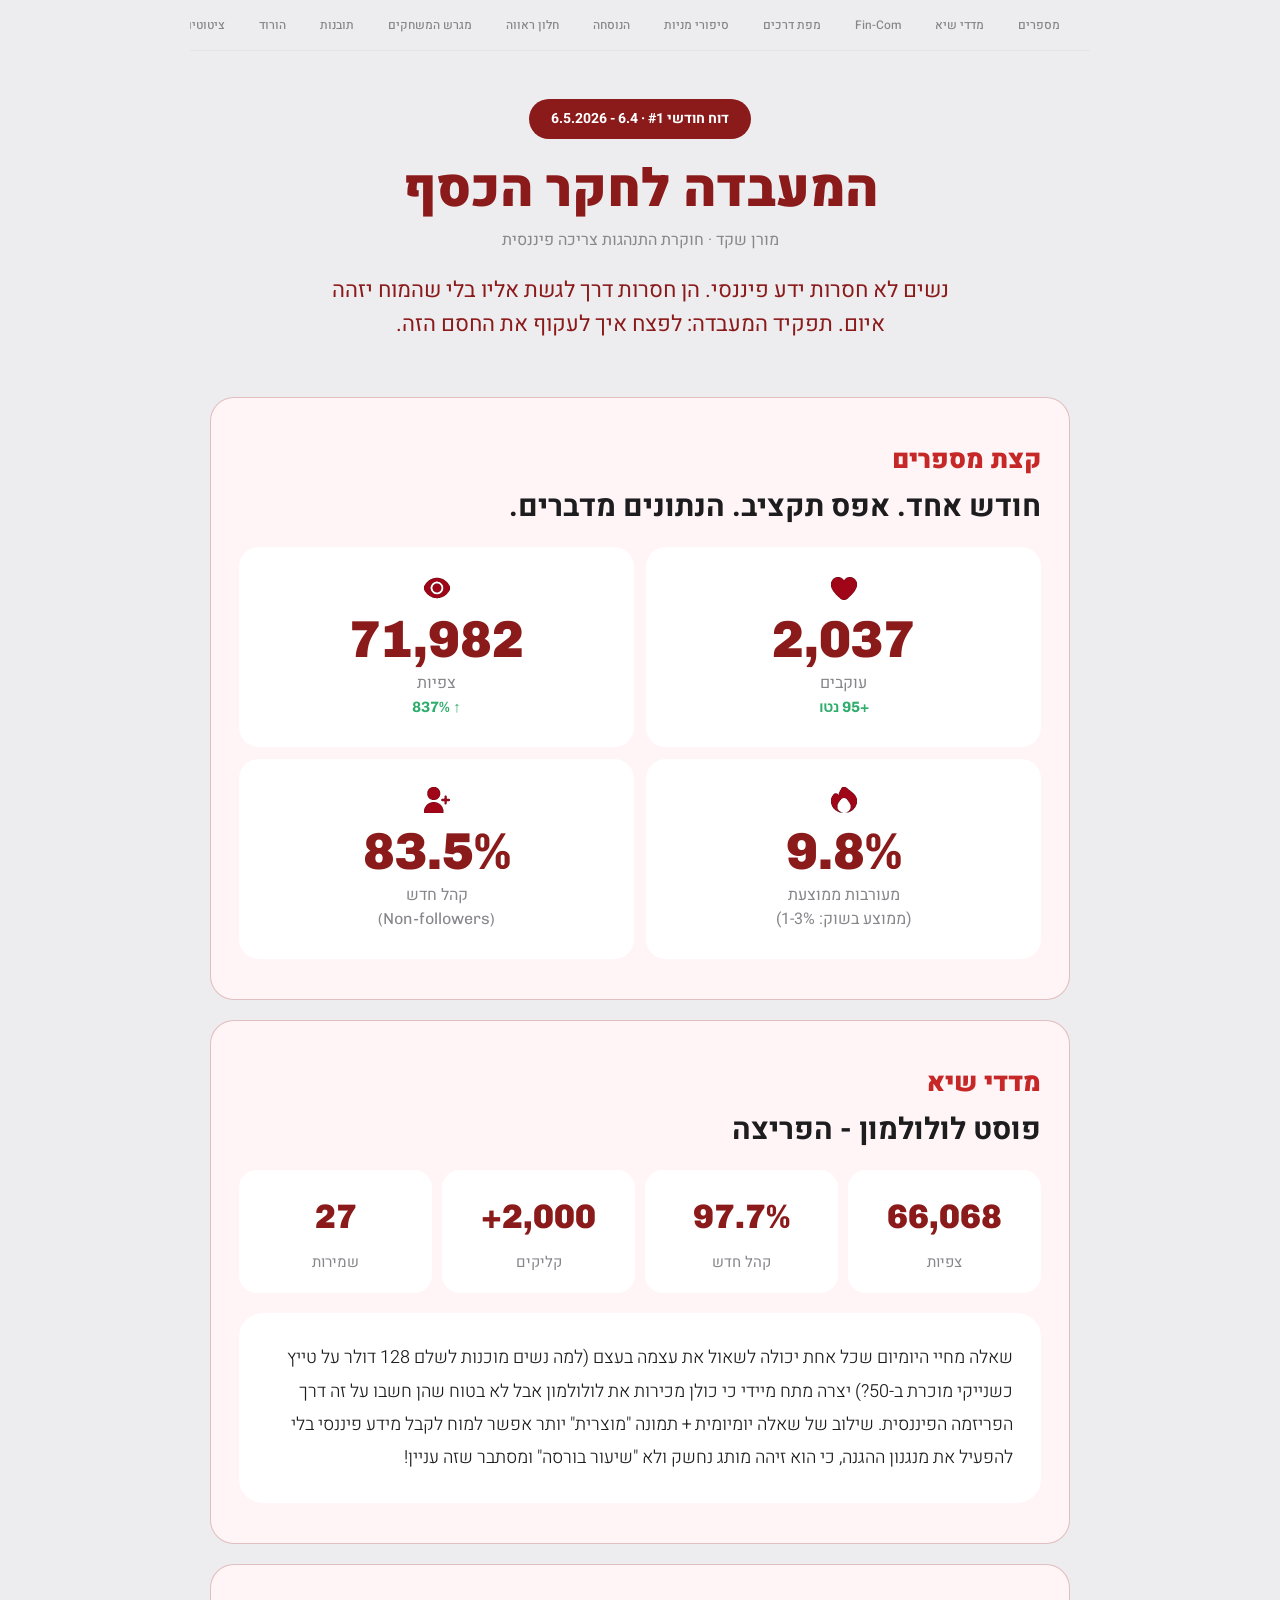
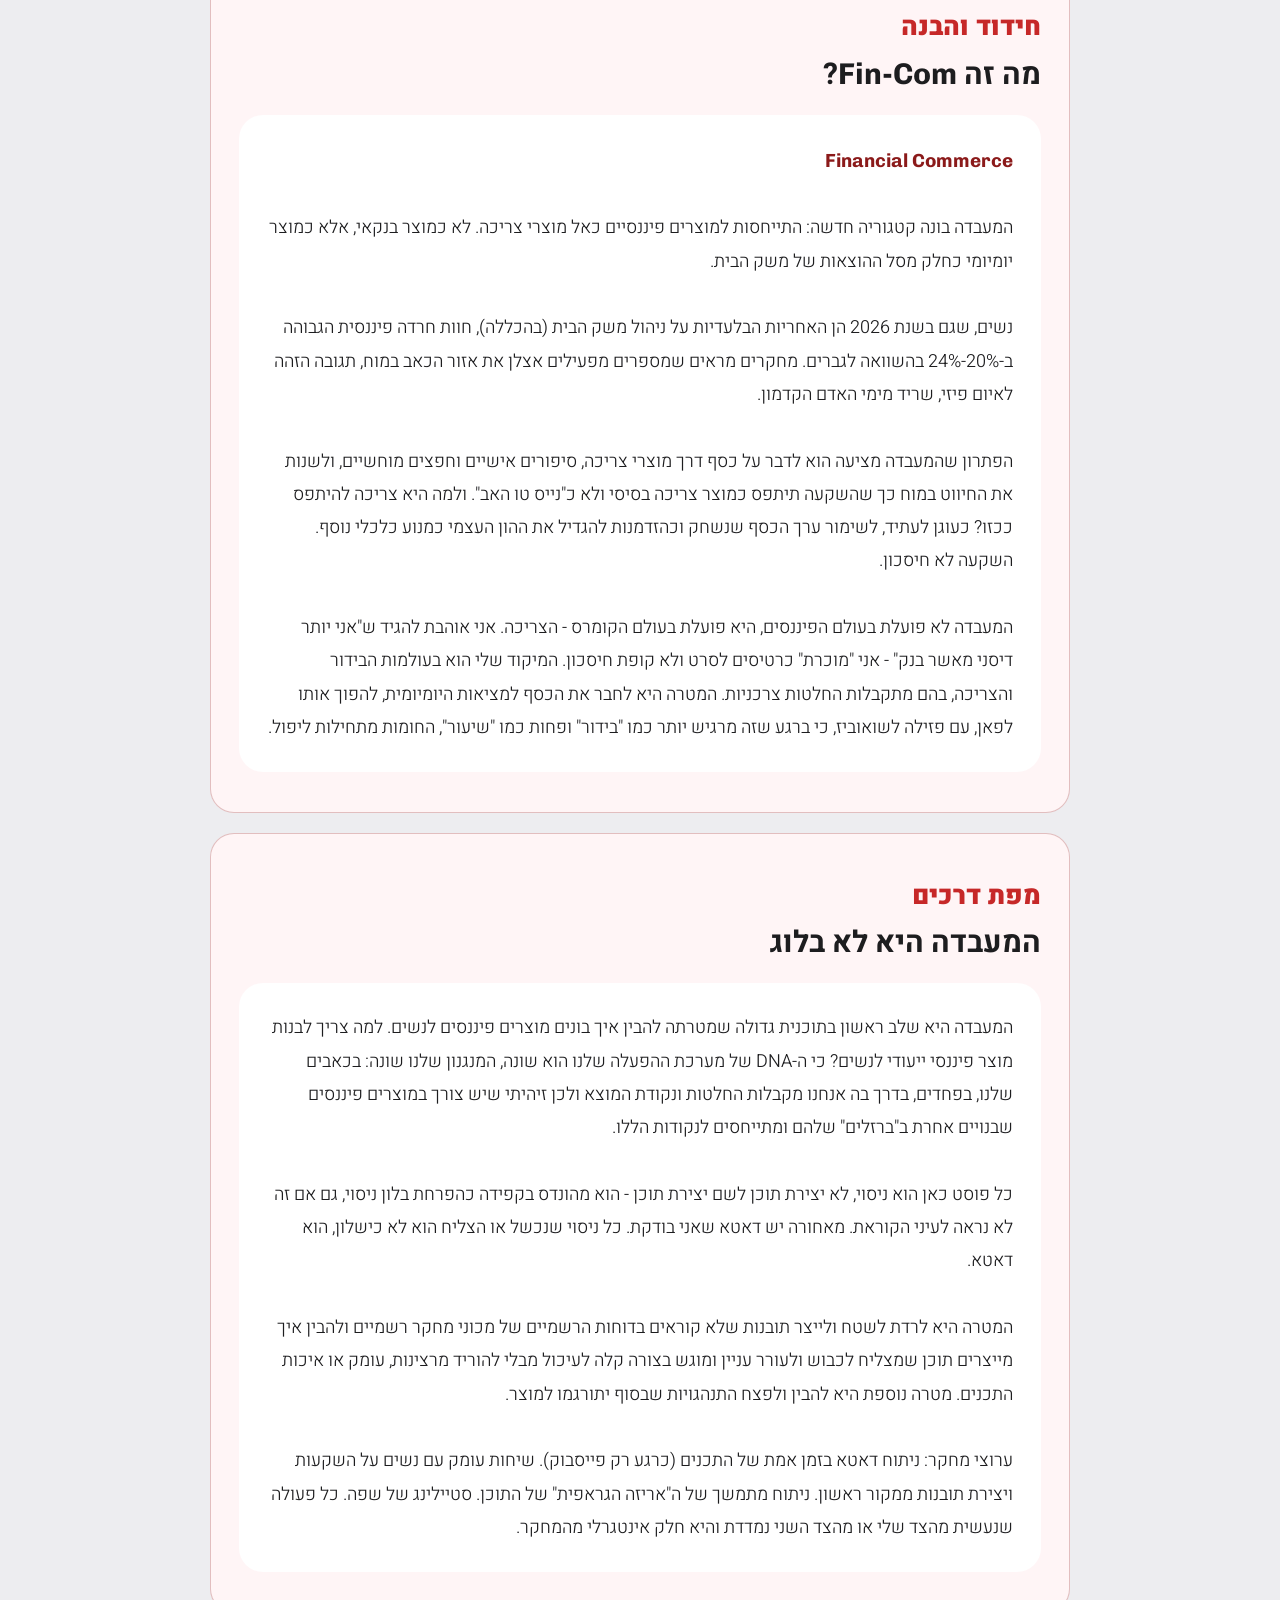
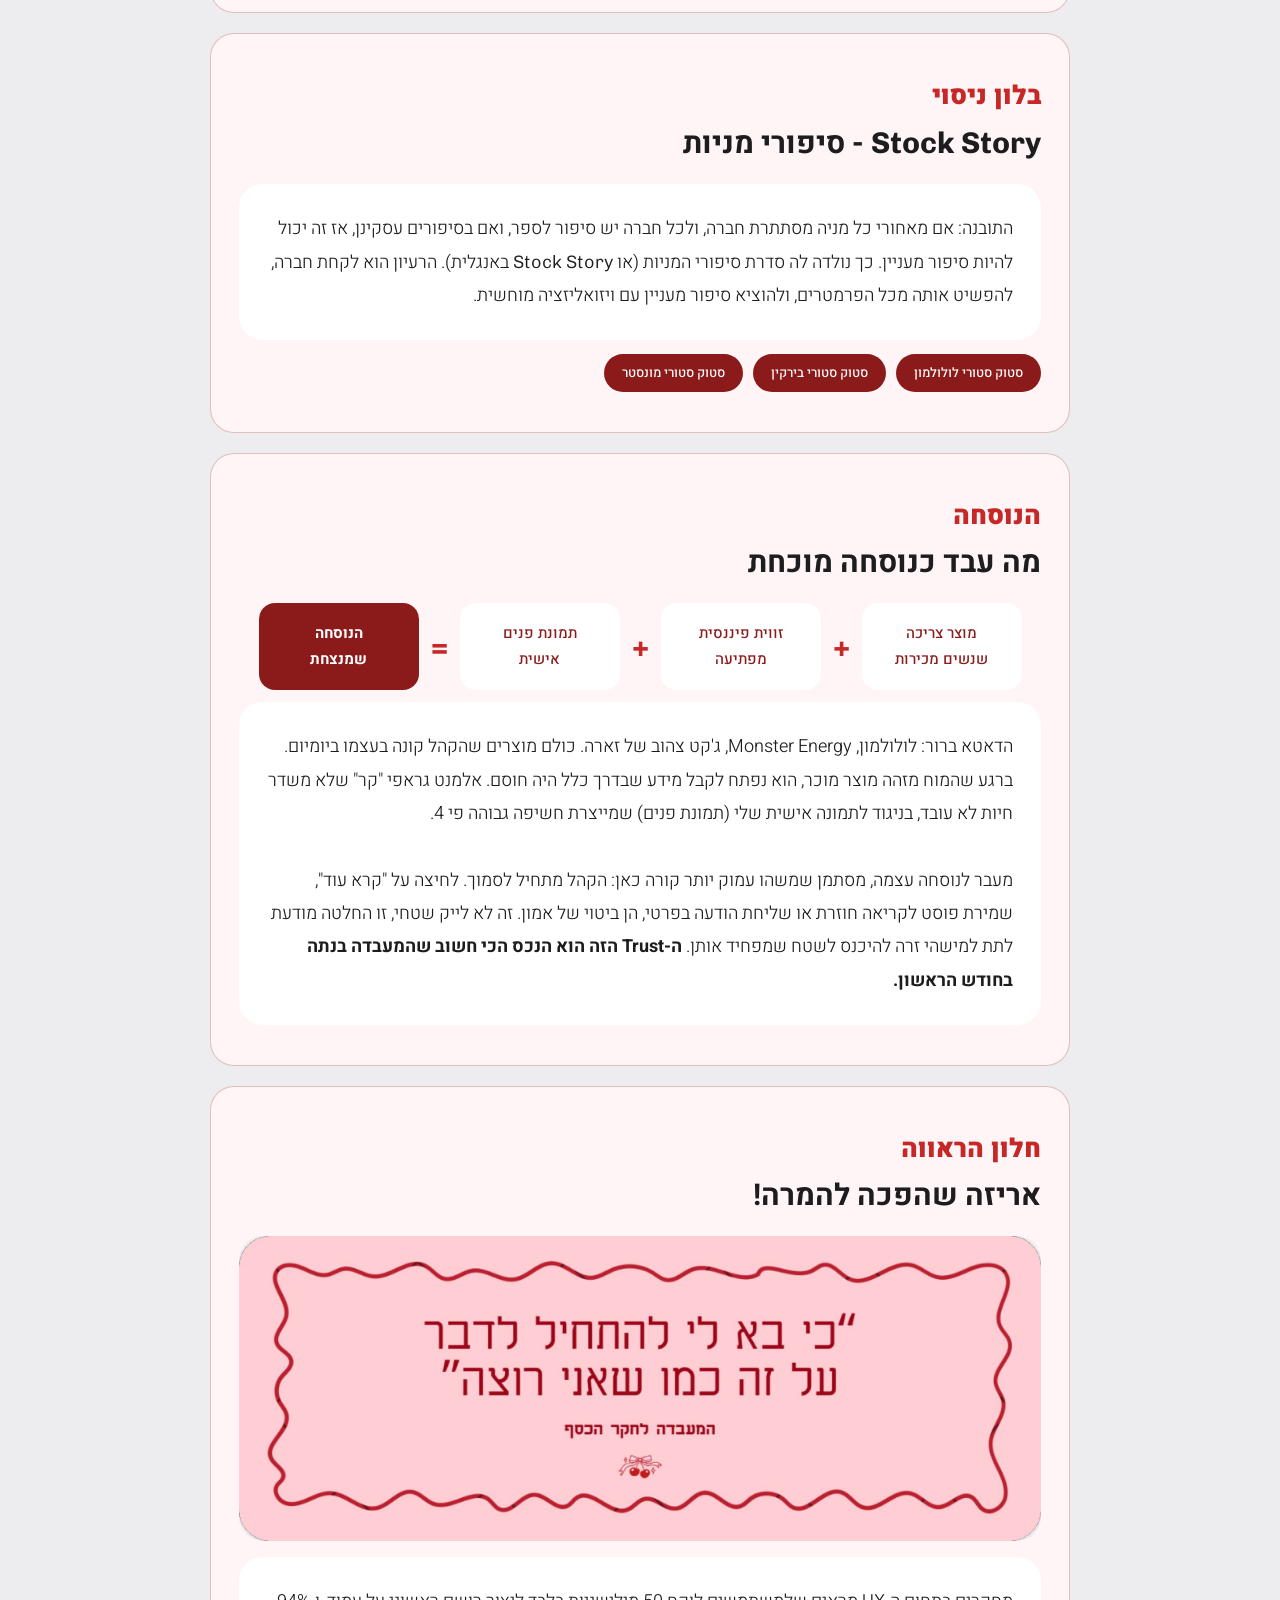
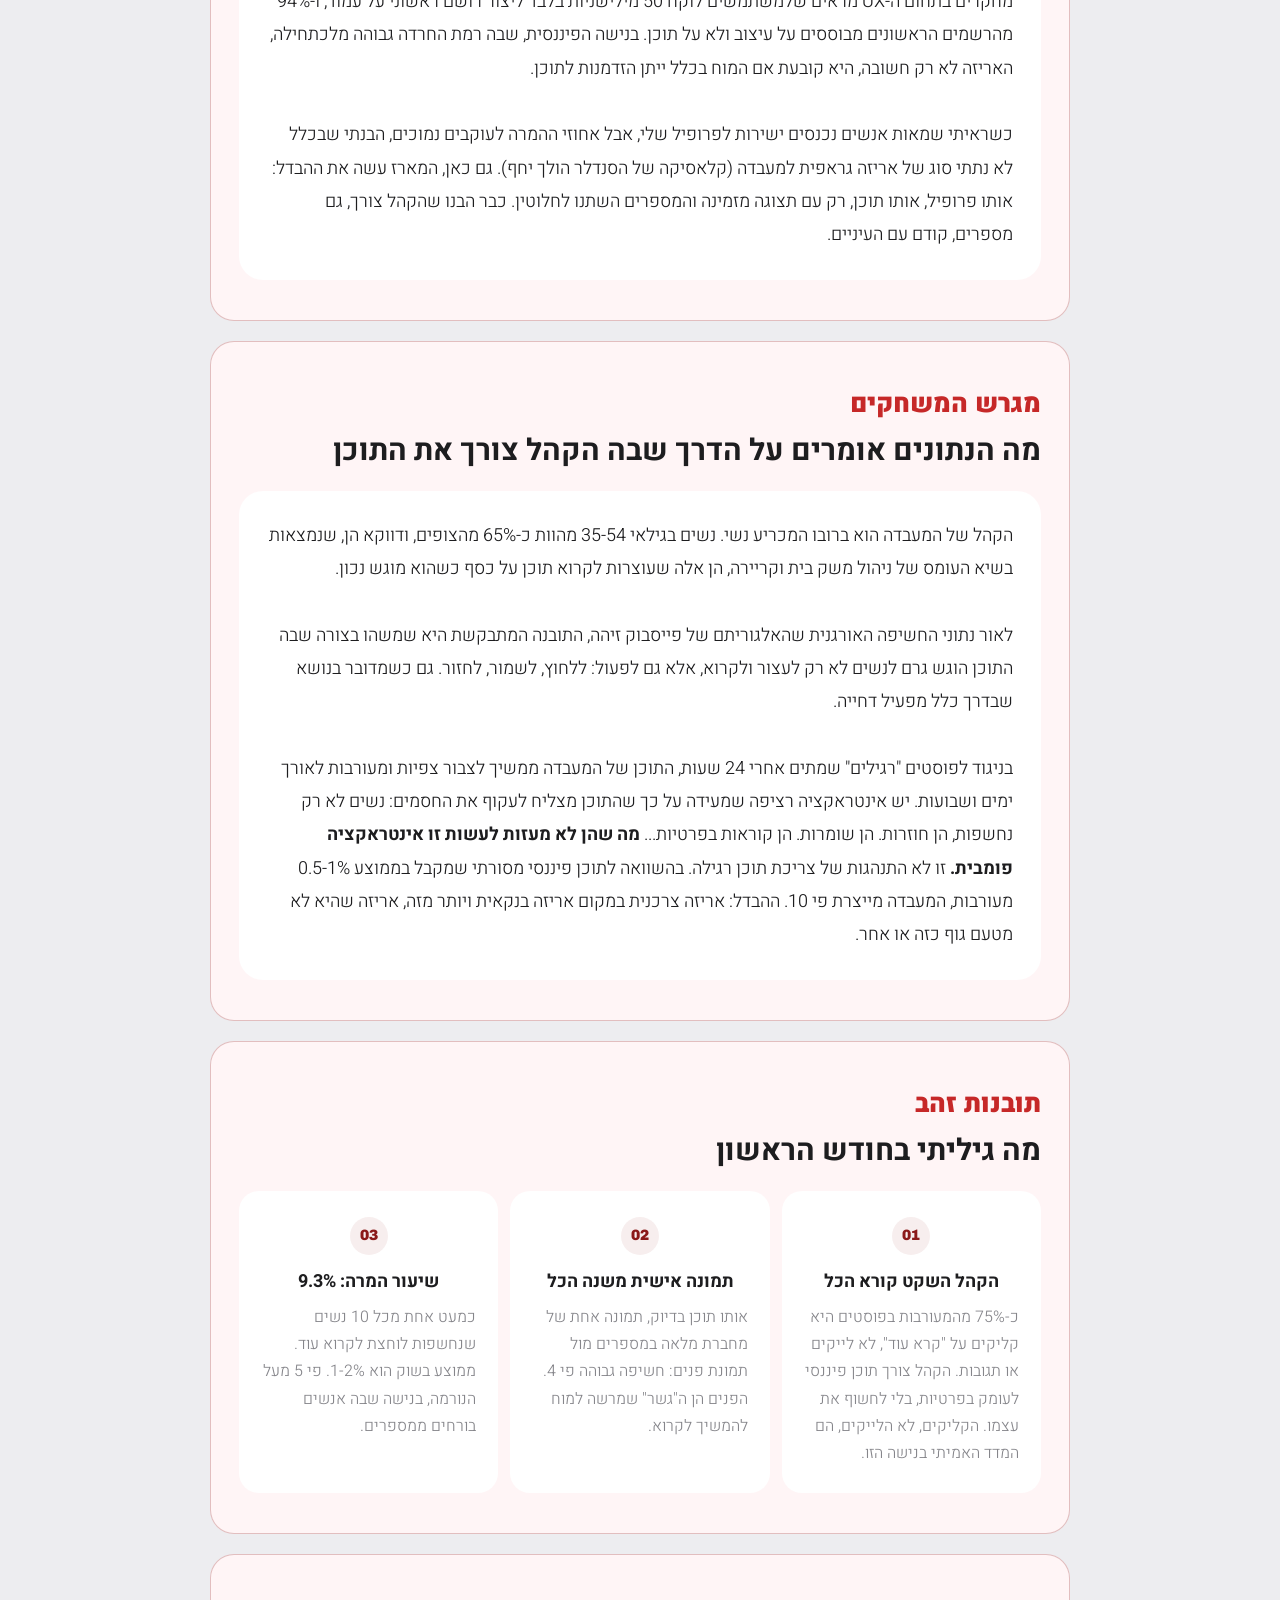
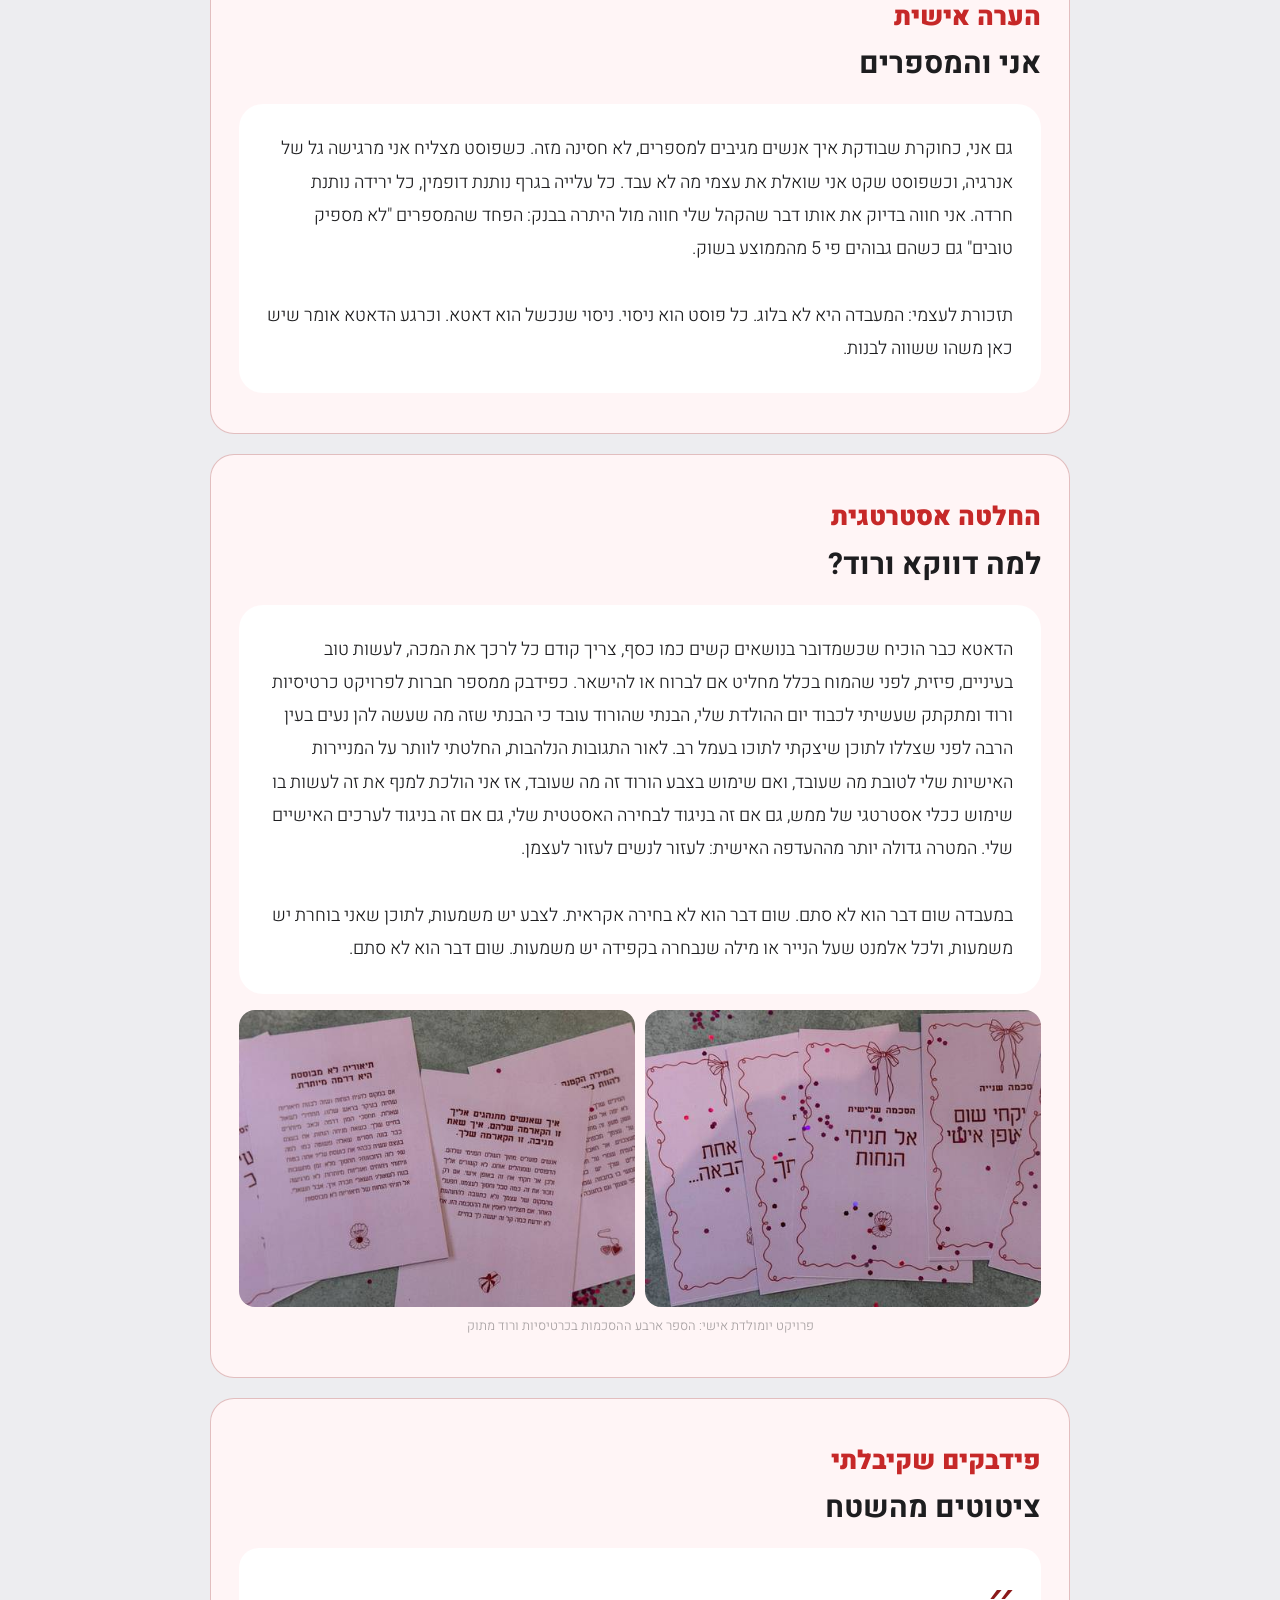
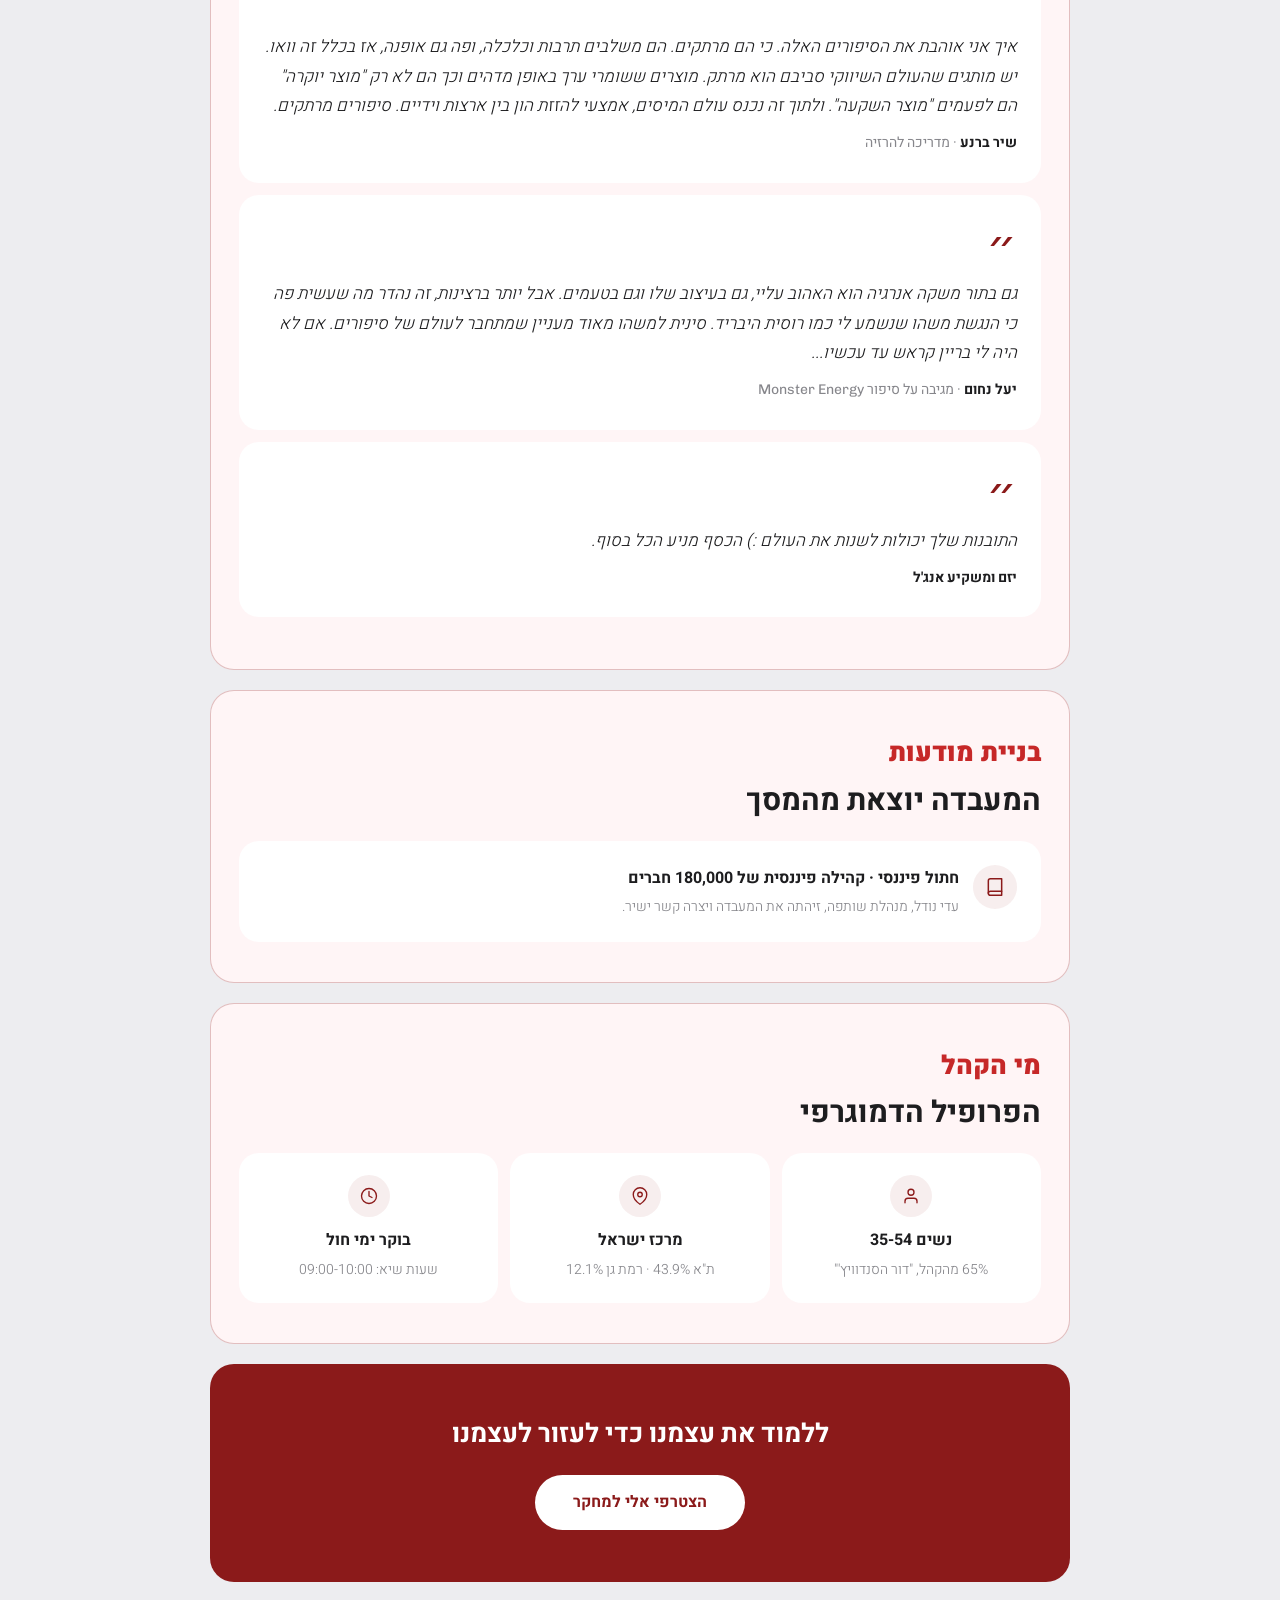
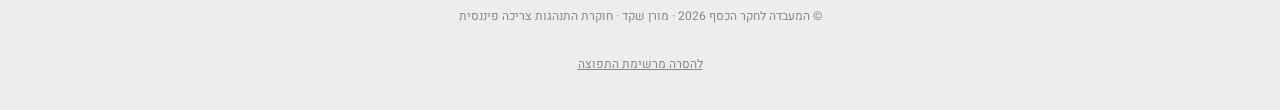
==== commit 94046123: "Add files via upload" ====
--- a/index.html
+++ b/index.html
@@ -1,494 +1,340 @@
-<!doctype html>
+<!DOCTYPE html>
 <html lang="he" dir="rtl">
 <head>
-<meta charset="utf-8">
-<meta name="viewport" content="width=device-width, initial-scale=1, viewport-fit=cover">
-<meta http-equiv="Content-Security-Policy" content="default-src 'self'; script-src 'self' https://www.googletagmanager.com; style-src 'self' 'unsafe-inline'; img-src 'self' data: https://www.googletagmanager.com https://*.google-analytics.com https://i.ytimg.com; font-src 'self'; media-src 'self'; connect-src 'self' https://*.google-analytics.com https://*.analytics.google.com https://www.googletagmanager.com https://docs.google.com https://*.sibforms.com https://firestore.googleapis.com; frame-src https://www.youtube-nocookie.com; form-action 'self' https://docs.google.com https://*.sibforms.com; base-uri 'self'; object-src 'none'">
-<meta name="referrer" content="strict-origin-when-cross-origin">
-<title>המעבדה לחקר הכסף | מחקר על נשים, כסף והחלטות השקעה</title>
-<meta name="description" content="איך נשים חושבות על כסף והשקעות">
-
-<link rel="canonical" href="https://cherrixlabs.com/">
-<meta property="og:type" content="website">
-<meta property="og:locale" content="he_IL">
-<meta property="og:site_name" content="המעבדה לחקר הכסף">
-<meta property="og:url" content="https://cherrixlabs.com/">
-<meta property="og:title" content="המעבדה לחקר הכסף">
-<meta property="og:description" content="איך נשים חושבות על כסף והשקעות">
-<meta property="og:image" content="https://cherrixlabs.com/assets/img/og-image.jpg">
-<meta property="og:image:width" content="1200">
-<meta property="og:image:height" content="630">
-<meta property="og:image:alt" content="פסל לבן מחזיק כדור עם סימן דולר, והכיתוב המעבדה לחקר הכסף">
-<meta name="twitter:card" content="summary_large_image">
-<meta name="theme-color" content="#121113">
-<link rel="icon" href="/assets/img/favicon.svg" type="image/svg+xml">
-<link rel="icon" href="/assets/img/favicon-32.png" sizes="32x32" type="image/png">
-<link rel="apple-touch-icon" href="/assets/img/favicon-180.png">
-<link rel="preload" href="/assets/fonts/heebo-hebrew-700-normal.woff2" as="font" type="font/woff2" crossorigin>
-<link rel="preload" href="/assets/fonts/heebo-hebrew-400-normal.woff2" as="font" type="font/woff2" crossorigin>
-<link rel="stylesheet" href="/assets/css/site.css?v=6285806d">
-<link rel="preload" as="image" href="/assets/img/hero-desktop-poster.webp" media="(min-width:900px)" fetchpriority="high">
-<link rel="preload" as="image" href="/assets/img/hero-mobile-poster.webp" media="(max-width:899px)" fetchpriority="high">
-<script type="application/ld+json">{"@context": "https://schema.org", "@graph": [{"@type": "Organization", "@id": "https://cherrixlabs.com/#org", "name": "המעבדה לחקר הכסף", "alternateName": "The Money Research Lab", "url": "https://cherrixlabs.com/", "logo": "https://cherrixlabs.com/assets/img/favicon-512.png", "founder": {"@type": "Person", "name": "מורן שקד"}, "sameAs": ["https://www.instagram.com/missm_moneylab", "https://www.facebook.com/moranshak"]}, {"@type": "WebSite", "@id": "https://cherrixlabs.com/#site", "url": "https://cherrixlabs.com/", "name": "המעבדה לחקר הכסף", "inLanguage": "he", "publisher": {"@id": "https://cherrixlabs.com/#org"}}]}</script>
+<meta charset="UTF-8">
+<meta name="viewport" content="width=device-width, initial-scale=1.0">
+<title>המעבדה לחקר הכסף - דוח חודשי #1</title>
+<link href="https://fonts.googleapis.com/css2?family=Heebo:wght@300;400;500;700;900&family=Chivo:wght@300;400;700;900&display=swap" rel="stylesheet">
+<style>
+*{margin:0;padding:0;box-sizing:border-box}
+:root{--pink-card:#FFF5F6;--red-dark:#8B1A1A;--red-mid:#C62828;--red-border:rgba(139,26,26,0.25);--gray-bg:#EDEDF0;--gray-dark:#1D1D1F;--gray-mid:#86868B;--white:#FFFFFF;--green-txt:#2EAD6D;--radius:24px}
+html{scroll-behavior:smooth}
+body{font-family:'Heebo',sans-serif;background:var(--gray-bg);color:var(--gray-dark);line-height:1.7;-webkit-font-smoothing:antialiased;font-weight:400}
+.num{font-family:'Chivo',sans-serif !important}.en{font-family:'Chivo',sans-serif !important}
+.page-wrap{max-width:900px;margin:0 auto;background:var(--gray-bg)}
+.sticky-nav{position:sticky;top:0;z-index:100;background:rgba(237,237,240,0.88);backdrop-filter:blur(14px);-webkit-backdrop-filter:blur(14px);border-bottom:1px solid rgba(0,0,0,0.04);padding:8px 0}
+.nav-inner{max-width:900px;margin:0 auto;display:flex;gap:6px;overflow-x:auto;-webkit-overflow-scrolling:touch;scrollbar-width:none;padding:0 16px}
+.nav-inner::-webkit-scrollbar{display:none}
+.nav-link{display:block;padding:7px 14px;font-size:12px;font-weight:500;color:var(--gray-mid);text-decoration:none;white-space:nowrap;border-radius:20px;transition:all 0.2s ease}
+.nav-link:hover,.nav-link.active{color:var(--red-dark);background:var(--white);box-shadow:0 1px 4px rgba(0,0,0,0.06)}
+.container{max-width:860px;margin:0 auto;padding:0 20px}
+.hero{background:var(--gray-bg);padding:48px 20px 36px;text-align:center}
+.hero-badge{display:inline-block;background:var(--red-dark);color:var(--white);padding:8px 22px;border-radius:50px;font-size:14px;font-weight:700;margin-bottom:22px}
+.hero h1{font-size:clamp(32px,6.5vw,52px);font-weight:900;color:var(--red-dark);margin-bottom:8px;line-height:1.12}
+.hero-role{font-size:clamp(14px,2.2vw,16px);color:var(--gray-mid);margin-bottom:18px;font-weight:400}
+.hero-sub{font-size:clamp(17px,2.8vw,22px);color:var(--red-dark);max-width:640px;margin:0 auto;line-height:1.55;font-weight:400}
+.card-section{background:var(--pink-card);border:1.5px solid var(--red-border);border-radius:var(--radius);padding:40px 28px;margin:20px 20px 0}
+@media(max-width:480px){.card-section{padding:28px 18px}}
+.section-label{font-size:clamp(20px,3.5vw,26px);font-weight:900;color:var(--red-mid);margin-bottom:6px}
+.section-heading{font-size:clamp(20px,3.5vw,30px);font-weight:700;color:var(--gray-dark);margin-bottom:20px;line-height:1.3}
+.kpi-grid{display:grid;grid-template-columns:1fr 1fr;gap:12px;margin-top:20px}
+@media(max-width:480px){.kpi-grid{grid-template-columns:1fr}}
+.kpi-card{background:var(--white);border-radius:20px;padding:28px 20px;text-align:center;transition:transform 0.3s ease}
+.kpi-card:hover{transform:translateY(-3px)}
+.kpi-icon{width:26px;height:26px;margin:0 auto 12px;display:block}
+.kpi-number{font-size:clamp(38px,7vw,52px);font-weight:900;color:var(--red-dark);line-height:1;margin-bottom:6px}
+.kpi-sub{font-size:16px;color:var(--gray-mid);line-height:1.5;font-weight:400}
+.kpi-sub .growth{color:var(--green-txt);font-weight:700;font-size:15px}
+.peak-grid{display:grid;grid-template-columns:repeat(4,1fr);gap:10px;margin:20px 0}
+@media(max-width:560px){.peak-grid{grid-template-columns:1fr 1fr}}
+.peak-stat{background:var(--white);border-radius:18px;padding:18px 12px;text-align:center}
+.peak-stat-num{font-size:clamp(24px,4.5vw,34px);font-weight:900;color:var(--red-dark)}
+.peak-stat-lbl{font-size:15px;color:var(--gray-mid);margin-top:4px;font-weight:400}
+.text-box{background:var(--white);border-radius:var(--radius);padding:28px;margin-top:18px;font-size:18px;color:var(--gray-dark);line-height:1.85;font-weight:300}
+.insight-cards{display:grid;grid-template-columns:repeat(auto-fit,minmax(240px,1fr));gap:12px;margin-top:20px}
+.insight-card{background:var(--white);border-radius:20px;padding:26px 22px;text-align:center;transition:transform 0.3s ease}
+.insight-card:hover{transform:translateY(-3px)}
+.insight-num-badge{display:inline-flex;align-items:center;justify-content:center;width:38px;height:38px;border-radius:50%;background:rgba(139,26,26,0.07);color:var(--red-dark);font-size:15px;font-weight:900;margin-bottom:14px}
+.insight-card h4{font-size:18px;font-weight:700;color:var(--gray-dark);margin-bottom:10px;line-height:1.4}
+.insight-card p{font-size:16px;color:var(--gray-mid);line-height:1.7;text-align:right;font-weight:300}
+.quote-block{background:var(--white);border-radius:20px;padding:28px 24px;margin-bottom:12px}
+.quote-mark{color:var(--red-dark);font-size:48px;font-family:Georgia,serif;line-height:1;margin-bottom:8px;display:block}
+.quote-text-content{font-size:17px;color:var(--gray-dark);line-height:1.75;font-style:italic;margin-bottom:10px;font-weight:300}
+.quote-attr{font-size:14px;color:var(--gray-mid);font-style:normal;font-weight:400}
+.quote-attr strong{color:var(--gray-dark);font-weight:700}
+.ach-item{background:var(--white);border-radius:20px;padding:24px;display:flex;gap:14px;align-items:flex-start;margin-top:12px}
+.ach-icon-wrap{width:44px;height:44px;min-width:44px;border-radius:50%;background:rgba(139,26,26,0.07);display:flex;align-items:center;justify-content:center}
+.ach-icon-wrap svg{width:20px;height:20px;stroke:var(--red-dark);fill:none;stroke-width:1.8;stroke-linecap:round;stroke-linejoin:round}
+.ach-item h4{font-size:16px;font-weight:700;color:var(--gray-dark);margin-bottom:4px}
+.ach-item p{font-size:14px;color:var(--gray-mid);line-height:1.6;font-weight:300}
+.aud-grid{display:grid;grid-template-columns:repeat(3,1fr);gap:12px;margin-top:20px}
+@media(max-width:480px){.aud-grid{grid-template-columns:1fr}}
+.aud-card{background:var(--white);border-radius:20px;padding:22px;text-align:center}
+.aud-icon{width:42px;height:42px;border-radius:50%;display:inline-flex;align-items:center;justify-content:center;margin-bottom:10px;background:rgba(139,26,26,0.07)}
+.aud-icon svg{width:18px;height:18px;stroke:var(--red-dark);fill:none;stroke-width:1.8;stroke-linecap:round;stroke-linejoin:round}
+.aud-card h4{font-size:16px;font-weight:700;color:var(--gray-dark);margin-bottom:3px}
+.aud-card p{font-size:14px;color:var(--gray-mid);font-weight:300}
+.cta-section{background:var(--red-dark);color:var(--white);padding:52px 24px;border-radius:var(--radius);margin:20px 20px 0;text-align:center}
+.cta-section h2{font-size:clamp(20px,3.5vw,26px);font-weight:700;margin-bottom:14px;line-height:1.4}
+.cta-btn{display:inline-block;background:var(--white);color:var(--red-dark);padding:14px 38px;border-radius:50px;font-size:16px;font-weight:700;text-decoration:none;transition:transform 0.2s ease;margin-top:8px}
+.cta-btn:hover{transform:scale(1.04)}
+.footer{text-align:center;padding:24px 20px;font-size:12px;color:var(--gray-mid)}
+.unsub{text-align:center;padding:0 20px 32px}
+.unsub a{font-size:12px;color:var(--gray-mid);text-decoration:underline}
+.cover-card{width:100%;border-radius:var(--radius);overflow:hidden;margin:16px 0}
+.cover-card img{width:100%;display:block}
+.formula-grid{display:flex;align-items:center;justify-content:center;gap:12px;flex-wrap:wrap;margin-top:16px}
+@media(max-width:560px){.formula-grid{flex-direction:column;align-items:center;gap:8px}.formula-item,.formula-result{width:80%;max-width:220px}}
+.formula-item{background:var(--white);border-radius:16px;padding:18px 22px;text-align:center;font-size:15px;font-weight:500;color:var(--red-dark);width:160px}
+.formula-sign{font-size:28px;font-weight:900;color:var(--red-mid)}
+.formula-result{background:var(--red-dark);color:var(--white);border-radius:16px;padding:18px 22px;text-align:center;font-size:15px;font-weight:700;width:160px}
+.bday-grid{display:grid;grid-template-columns:1fr 1fr;gap:10px;margin-top:16px}
+@media(max-width:480px){.bday-grid{grid-template-columns:1fr}}
+.bday-grid img{width:100%;border-radius:16px;display:block}
+.bday-cap{font-size:13px;color:var(--gray-dark);text-align:center;margin-top:8px;font-weight:300;opacity:0.4}
+.stock-links{display:flex;gap:10px;flex-wrap:wrap;margin-top:14px}
+.stock-link{display:inline-block;background:var(--red-dark);border-radius:50px;padding:8px 18px;font-size:13px;font-weight:500;color:var(--white);text-decoration:none;transition:opacity 0.2s ease}
+.stock-link:hover{opacity:0.85}
+.highlight{font-weight:700}
+</style>
+<script>
+document.addEventListener('scroll',function(){
+  const sections=document.querySelectorAll('[id]');
+  const links=document.querySelectorAll('.nav-link');
+  let current='';
+  sections.forEach(s=>{if(window.scrollY>=s.offsetTop-80)current=s.id});
+  links.forEach(l=>{l.classList.toggle('active',l.getAttribute('href')==='#'+current)});
+});
+</script>
 </head>
-<body data-page="home">
-<a class="skip" href="#main">דילוג לתוכן</a>
-<header class="site-header on-dark">
- <div class="in">
-  <a class="logo" href="/">המעבדה לחקר הכסף</a>
-  <nav aria-label="ניווט ראשי"><ul class="nav-links"><li><a href="/#story">המחקר</a></li><li><a href="/#process">איך זה עובד</a></li><li><a href="/#personas">הדמויות</a></li><li><a href="/#lab-now">מה קורה במעבדה?</a></li><li><a href="/quotes/">קיר הציטוטים</a></li><li><a href="/#founder">מאחורי המעבדה</a></li><li><a href="/#contact">צור קשר</a></li></ul></nav>
-  <a class="nav-cta" href="/#report" data-report data-ev="report_open_header">קבלת דו״ח מעבדה</a>
-  <button class="menu-btn" type="button" aria-expanded="false" aria-controls="mmenu" aria-label="פתיחת תפריט">
-   <svg width="22" height="18" viewBox="0 0 22 18" aria-hidden="true"><path class="l1" d="M1 5h20" stroke="#fff" stroke-width="1.7" stroke-linecap="round"/><path class="l2" d="M1 13h13" stroke="#fff" stroke-width="1.7" stroke-linecap="round"/></svg>
-  </button>
- </div>
-</header>
-<div class="mmenu on-dark" id="mmenu" aria-label="תפריט" hidden>
- <ul><li><a href="/#story">המחקר</a></li><li><a href="/#process">איך זה עובד</a></li><li><a href="/#personas">הדמויות</a></li><li><a href="/#lab-now">מה קורה במעבדה?</a></li><li><a href="/quotes/">קיר הציטוטים</a></li><li><a href="/#founder">מאחורי המעבדה</a></li><li><a href="/#contact">צור קשר</a></li></ul>
- <a class="btn" href="/#report" data-report data-ev="report_open_menu">קבלת דו״ח מעבדה</a>
-</div>
-<dialog class="pop tabm why one" id="dlg-whylab" aria-labelledby="whylab-h1">
- <div class="shell"><div class="card">
-  <div class="lh" aria-hidden="true"></div>
-  <button class="x" type="button" data-close aria-label="סגירה"><svg width="12" height="12" viewBox="0 0 12 12" aria-hidden="true"><path d="M1.5 1.5l9 9M10.5 1.5l-9 9" stroke="#1D1D1F" stroke-width="2" stroke-linecap="round"/></svg></button>
-  <section class="st st1" data-why-st="1">
-   <div class="hd"><div class="art" aria-hidden="true"><span class="halo"></span><img src="/assets/img/why-statue.webp" width="720" height="590" alt="" loading="lazy" decoding="async"><svg class="pt pt-d" aria-hidden="true" focusable="false" viewBox="0 0 820 250" width="820" height="250"><circle cx="391" cy="100" r="2.1" fill="#CD5DC3" fill-opacity="0.78"/><circle cx="392" cy="124" r="1.6" fill="#9B6BFF" fill-opacity="0.68"/><circle cx="318" cy="88" r="0.9" fill="#AF5ED8" fill-opacity="0.80"/><circle cx="398" cy="-37" r="1.2" fill="#E05CB5" fill-opacity="0.68"/><circle cx="370" cy="175" r="0.9" fill="#BA5ED1" fill-opacity="0.69"/><circle cx="325" cy="149" r="2.1" fill="#F15BA8" fill-opacity="0.59"/><circle cx="382" cy="96" r="2.1" fill="#AF5ED8" fill-opacity="0.46"/><circle cx="394" cy="59" r="0.9" fill="#BA5ED1" fill-opacity="0.81"/><circle cx="399" cy="-26" r="0.9" fill="#F15BA8" fill-opacity="0.79"/><circle cx="397" cy="174" r="0.9" fill="#AF5ED8" fill-opacity="0.75"/><circle cx="293" cy="41" r="2.1" fill="#BA5ED1" fill-opacity="0.63"/><circle cx="431" cy="-1" r="1.2" fill="#BA5ED1" fill-opacity="0.69"/><circle cx="487" cy="135" r="1.6" fill="#F15BA8" fill-opacity="0.74"/><circle cx="286" cy="3" r="2.1" fill="#F15BA8" fill-opacity="0.57"/><circle cx="389" cy="140" r="0.9" fill="#CD5DC3" fill-opacity="0.70"/><circle cx="428" cy="112" r="0.9" fill="#AF5ED8" fill-opacity="0.63"/><circle cx="461" cy="-14" r="1.6" fill="#F15BA8" fill-opacity="0.74"/><circle cx="309" cy="148" r="0.9" fill="#E05CB5" fill-opacity="0.39"/><circle cx="189" cy="24" r="0.9" fill="#E05CB5" fill-opacity="0.77"/><circle cx="440" cy="-17" r="0.9" fill="#CD5DC3" fill-opacity="0.83"/><circle cx="253" cy="112" r="2.1" fill="#AF5ED8" fill-opacity="0.45"/><circle cx="234" cy="110" r="1.6" fill="#AF5ED8" fill-opacity="0.47"/><circle cx="328" cy="106" r="2.1" fill="#AF5ED8" fill-opacity="0.40"/><circle cx="494" cy="104" r="0.9" fill="#F15BA8" fill-opacity="0.75"/><circle cx="324" cy="62" r="1.6" fill="#F15BA8" fill-opacity="0.85"/><circle cx="278" cy="66" r="2.1" fill="#9B6BFF" fill-opacity="0.74"/><circle cx="289" cy="132" r="0.9" fill="#9B6BFF" fill-opacity="0.79"/><circle cx="406" cy="196" r="1.2" fill="#9B6BFF" fill-opacity="0.50"/><circle cx="370" cy="134" r="2.1" fill="#AF5ED8" fill-opacity="0.41"/><circle cx="323" cy="160" r="1.2" fill="#E05CB5" fill-opacity="0.79"/><circle cx="342" cy="22" r="1.2" fill="#9B6BFF" fill-opacity="0.42"/><circle cx="275" cy="58" r="2.1" fill="#E05CB5" fill-opacity="0.48"/><circle cx="482" cy="145" r="0.9" fill="#9B6BFF" fill-opacity="0.43"/><circle cx="348" cy="96" r="1.6" fill="#CD5DC3" fill-opacity="0.62"/><circle cx="233" cy="9" r="2.1" fill="#9B6BFF" fill-opacity="0.65"/><circle cx="314" cy="111" r="0.9" fill="#F15BA8" fill-opacity="0.47"/><circle cx="295" cy="84" r="1.6" fill="#E05CB5" fill-opacity="0.46"/><circle cx="335" cy="58" r="1.2" fill="#9B6BFF" fill-opacity="0.35"/><circle cx="507" cy="43" r="0.9" fill="#F15BA8" fill-opacity="0.80"/><circle cx="482" cy="51" r="2.1" fill="#F15BA8" fill-opacity="0.50"/><circle cx="338" cy="91" r="2.1" fill="#F15BA8" fill-opacity="0.66"/><circle cx="372" cy="-46" r="2.1" fill="#BA5ED1" fill-opacity="0.48"/><circle cx="427" cy="55" r="1.6" fill="#9B6BFF" fill-opacity="0.52"/><circle cx="395" cy="-1" r="2.1" fill="#CD5DC3" fill-opacity="0.65"/><circle cx="368" cy="120" r="1.2" fill="#E05CB5" fill-opacity="0.80"/><circle cx="405" cy="124" r="1.6" fill="#BA5ED1" fill-opacity="0.64"/><circle cx="425" cy="62" r="1.6" fill="#9B6BFF" fill-opacity="0.66"/><circle cx="419" cy="79" r="0.9" fill="#CD5DC3" fill-opacity="0.55"/><circle cx="357" cy="92" r="1.2" fill="#E05CB5" fill-opacity="0.68"/><circle cx="245" cy="154" r="1.6" fill="#BA5ED1" fill-opacity="0.50"/><circle cx="400" cy="102" r="0.9" fill="#F15BA8" fill-opacity="0.36"/><circle cx="180" cy="133" r="0.9" fill="#E05CB5" fill-opacity="0.75"/><circle cx="395" cy="89" r="0.9" fill="#BA5ED1" fill-opacity="0.44"/><circle cx="358" cy="93" r="2.1" fill="#9B6BFF" fill-opacity="0.64"/><circle cx="422" cy="149" r="0.9" fill="#CD5DC3" fill-opacity="0.44"/><circle cx="317" cy="77" r="2.1" fill="#9B6BFF" fill-opacity="0.79"/><circle cx="405" cy="75" r="1.2" fill="#F15BA8" fill-opacity="0.74"/><circle cx="304" cy="71" r="1.6" fill="#9B6BFF" fill-opacity="0.55"/><circle cx="218" cy="131" r="1.2" fill="#AF5ED8" fill-opacity="0.70"/><circle cx="160" cy="93" r="1.6" fill="#E05CB5" fill-opacity="0.47"/><circle cx="292" cy="98" r="1.6" fill="#F15BA8" fill-opacity="0.66"/><circle cx="320" cy="84" r="2.1" fill="#AF5ED8" fill-opacity="0.60"/><circle cx="391" cy="49" r="1.6" fill="#E05CB5" fill-opacity="0.57"/><circle cx="184" cy="77" r="0.9" fill="#E05CB5" fill-opacity="0.44"/><circle cx="343" cy="93" r="2.1" fill="#9B6BFF" fill-opacity="0.63"/><circle cx="359" cy="115" r="1.6" fill="#AF5ED8" fill-opacity="0.83"/><circle cx="384" cy="46" r="0.9" fill="#BA5ED1" fill-opacity="0.61"/><circle cx="385" cy="85" r="2.1" fill="#9B6BFF" fill-opacity="0.81"/><circle cx="183" cy="28" r="1.6" fill="#CD5DC3" fill-opacity="0.73"/><circle cx="191" cy="148" r="2.1" fill="#BA5ED1" fill-opacity="0.67"/><circle cx="247" cy="-20" r="2.1" fill="#F15BA8" fill-opacity="0.74"/><circle cx="338" cy="-28" r="1.2" fill="#BA5ED1" fill-opacity="0.38"/><circle cx="429" cy="114" r="1.2" fill="#CD5DC3" fill-opacity="0.43"/><circle cx="382" cy="49" r="1.6" fill="#CD5DC3" fill-opacity="0.61"/><circle cx="495" cy="23" r="1.2" fill="#CD5DC3" fill-opacity="0.45"/><circle cx="301" cy="32" r="1.6" fill="#CD5DC3" fill-opacity="0.41"/><circle cx="247" cy="-6" r="0.9" fill="#9B6BFF" fill-opacity="0.49"/><circle cx="189" cy="57" r="1.2" fill="#9B6BFF" fill-opacity="0.42"/><circle cx="293" cy="-5" r="2.1" fill="#BA5ED1" fill-opacity="0.79"/><circle cx="401" cy="55" r="0.9" fill="#F15BA8" fill-opacity="0.53"/></svg><svg class="pt pt-m" aria-hidden="true" focusable="false" viewBox="0 0 390 210" width="390" height="210"><circle cx="201" cy="46" r="1.5" fill="#AF5ED8" fill-opacity="0.65"/><circle cx="180" cy="125" r="1.1" fill="#9B6BFF" fill-opacity="0.44"/><circle cx="115" cy="75" r="1.1" fill="#CD5DC3" fill-opacity="0.75"/><circle cx="205" cy="8" r="1.5" fill="#CD5DC3" fill-opacity="0.77"/><circle cx="209" cy="64" r="0.8" fill="#CD5DC3" fill-opacity="0.78"/><circle cx="82" cy="90" r="1.9" fill="#CD5DC3" fill-opacity="0.73"/><circle cx="286" cy="62" r="1.5" fill="#BA5ED1" fill-opacity="0.48"/><circle cx="172" cy="21" r="1.1" fill="#E05CB5" fill-opacity="0.50"/><circle cx="223" cy="53" r="1.1" fill="#BA5ED1" fill-opacity="0.48"/><circle cx="300" cy="76" r="1.1" fill="#9B6BFF" fill-opacity="0.49"/><circle cx="166" cy="59" r="1.5" fill="#AF5ED8" fill-opacity="0.70"/><circle cx="93" cy="113" r="1.9" fill="#AF5ED8" fill-opacity="0.41"/><circle cx="148" cy="73" r="1.5" fill="#AF5ED8" fill-opacity="0.52"/><circle cx="187" cy="73" r="1.1" fill="#E05CB5" fill-opacity="0.40"/><circle cx="118" cy="63" r="1.1" fill="#F15BA8" fill-opacity="0.57"/><circle cx="189" cy="87" r="0.8" fill="#BA5ED1" fill-opacity="0.36"/><circle cx="144" cy="68" r="1.1" fill="#CD5DC3" fill-opacity="0.71"/><circle cx="232" cy="66" r="1.1" fill="#AF5ED8" fill-opacity="0.70"/><circle cx="79" cy="38" r="1.9" fill="#F15BA8" fill-opacity="0.77"/><circle cx="218" cy="112" r="1.9" fill="#BA5ED1" fill-opacity="0.61"/><circle cx="266" cy="0" r="0.8" fill="#AF5ED8" fill-opacity="0.69"/><circle cx="169" cy="77" r="1.5" fill="#9B6BFF" fill-opacity="0.67"/><circle cx="160" cy="3" r="0.8" fill="#9B6BFF" fill-opacity="0.50"/><circle cx="75" cy="97" r="1.1" fill="#CD5DC3" fill-opacity="0.50"/><circle cx="130" cy="2" r="0.8" fill="#E05CB5" fill-opacity="0.81"/><circle cx="141" cy="45" r="1.5" fill="#9B6BFF" fill-opacity="0.43"/><circle cx="250" cy="3" r="1.5" fill="#BA5ED1" fill-opacity="0.35"/><circle cx="121" cy="38" r="0.8" fill="#F15BA8" fill-opacity="0.76"/><circle cx="184" cy="74" r="1.9" fill="#BA5ED1" fill-opacity="0.76"/><circle cx="92" cy="95" r="0.8" fill="#AF5ED8" fill-opacity="0.45"/><circle cx="150" cy="55" r="0.8" fill="#BA5ED1" fill-opacity="0.64"/><circle cx="140" cy="9" r="1.9" fill="#F15BA8" fill-opacity="0.45"/><circle cx="129" cy="75" r="0.8" fill="#9B6BFF" fill-opacity="0.55"/><circle cx="197" cy="17" r="1.9" fill="#CD5DC3" fill-opacity="0.51"/><circle cx="125" cy="90" r="1.9" fill="#E05CB5" fill-opacity="0.36"/><circle cx="254" cy="70" r="1.1" fill="#E05CB5" fill-opacity="0.76"/><circle cx="178" cy="49" r="1.1" fill="#E05CB5" fill-opacity="0.56"/><circle cx="77" cy="18" r="1.5" fill="#9B6BFF" fill-opacity="0.40"/><circle cx="213" cy="94" r="1.9" fill="#F15BA8" fill-opacity="0.52"/><circle cx="256" cy="57" r="1.9" fill="#F15BA8" fill-opacity="0.47"/><circle cx="83" cy="46" r="0.8" fill="#CD5DC3" fill-opacity="0.42"/><circle cx="196" cy="131" r="1.1" fill="#F15BA8" fill-opacity="0.46"/><circle cx="255" cy="48" r="1.5" fill="#F15BA8" fill-opacity="0.60"/><circle cx="104" cy="74" r="1.5" fill="#E05CB5" fill-opacity="0.52"/><circle cx="139" cy="53" r="0.8" fill="#E05CB5" fill-opacity="0.47"/><circle cx="309" cy="64" r="1.9" fill="#BA5ED1" fill-opacity="0.64"/><circle cx="229" cy="3" r="0.8" fill="#E05CB5" fill-opacity="0.37"/><circle cx="177" cy="-10" r="0.8" fill="#AF5ED8" fill-opacity="0.78"/><circle cx="76" cy="54" r="1.1" fill="#BA5ED1" fill-opacity="0.52"/><circle cx="112" cy="84" r="1.9" fill="#CD5DC3" fill-opacity="0.64"/><circle cx="199" cy="52" r="1.1" fill="#F15BA8" fill-opacity="0.39"/><circle cx="209" cy="109" r="1.5" fill="#E05CB5" fill-opacity="0.80"/><circle cx="110" cy="66" r="0.8" fill="#AF5ED8" fill-opacity="0.80"/><circle cx="151" cy="90" r="0.8" fill="#CD5DC3" fill-opacity="0.76"/><circle cx="128" cy="28" r="0.8" fill="#F15BA8" fill-opacity="0.69"/></svg></div><h2 id="whylab-h1" tabindex="-1">מה עושים <br class="mb">במעבדה?</h2></div>
-   <div class="sc">
-    <div class="wbody"><p>אנחנו חיות בעידן שיש בו אינסוף ידע ומידע על כסף והשקעות. אפשר לומר שאנחנו אפילו מוצפות ממנו.</p><p>אז אם הידע כבר נמצא בהישג יד, למה עדיין כל כך הרבה מאיתנו לא פועלות כשזה מגיע ללעשות משהו עם הכסף שלנו, למשל להשקיע אותו?</p><p>אולי הבעיה המרכזית היא כבר לא רק הידע, אלא הביטחון לעשות.</p><p class="rq">המעבדה לחקר הכסף קמה כדי לחקור שאלה אחת: למה נשים חכמות, משכילות ועצמאיות, שיודעות שהן צריכות לעשות משהו עם הכסף שלהן, עדיין לא עושות את הצעד הראשון?</p><p>כדי למצוא תשובות, המעבדה יוצאת לשטח ופוגשת כמה שיותר נשים. דרך השיחות איתן היא מנסה להבין מה קורה במחשבה וברגש, ואילו חסמים נמצאים בפער שבין הרצון לעשות משהו עם הכסף לבין העשייה בפועל.</p><p>אם נצליח לפרק את הפער הזה לגורמים, לזהות את החסמים ולקרוא להם בשם, נוכל להתחיל לפתח פתרונות וכלים שמתאימים למה שנשים באמת צריכות.</p><p>זוכרת איך Waze נעזרה בנהגים כדי למפות את הכבישים? המעבדה פועלת ברעיון דומה, רק שבמקום כבישים היא מנסה למפות את הדרכים שבהן נשים חושבות, מרגישות ומקבלות החלטות על כסף והשקעות.</p><p class="tr">וכאן את נכנסת לתמונה.</p><p>המעבדה צריכה את הפרופיל שלך. את הסיפור שלך, את השאלות, את ההתלבטויות, את מה שעוצר אותך וגם את מה שעובד בשבילך. בין אם כבר התחלת להשקיע ובין אם את עדיין יושבת על הגדר.</p><p>ככל שיותר נשים ישתפו, נוכל להכיר יותר נקודות מבט, לזהות דפוסים ולבחון רעיונות שיכולים להפוך בהמשך לכלים שיעזרו לנשים לעבור מלדעת שצריך לעשות, ללעשות בפועל.</p><p>ככל שיותר נשים יבנו לעצמן הון ויוכלו לבחור איך לחיות את חייהן, העולם יהיה מקום טוב יותר.</p><div class="endcta"><button class="btn btn-k" type="button" data-swap="dlg-research" data-ev="whylab_profile">לתרום את הפרופיל שלי</button></div></div>
-   </div>
-  </section>
- </div></div>
-</dialog>
-<dialog class="pop tabm cr me" id="dlg-credo" aria-labelledby="credo-h1">
- <div class="shell"><div class="card">
-  <div class="lh" aria-hidden="true"></div>
-  <button class="x" type="button" data-close aria-label="סגירה"><svg width="12" height="12" viewBox="0 0 12 12" aria-hidden="true"><path d="M1.5 1.5l9 9M10.5 1.5l-9 9" stroke="#1D1D1F" stroke-width="2" stroke-linecap="round"/></svg></button>
-  <section class="st st1">
-   <div class="hd"><div class="art" aria-hidden="true"><span class="halo"></span><svg class="pt pt-d" aria-hidden="true" focusable="false" viewBox="0 0 820 260" width="820" height="260"><circle cx="123" cy="76" r="2.1" fill="#98E4E0" fill-opacity="0.46"/><circle cx="115" cy="55" r="0.9" fill="#65D8D3" fill-opacity="0.61"/><circle cx="301" cy="119" r="1.2" fill="#98E4E0" fill-opacity="0.75"/><circle cx="194" cy="75" r="1.2" fill="#98E4E0" fill-opacity="0.52"/><circle cx="189" cy="127" r="0.9" fill="#4FC7C2" fill-opacity="0.52"/><circle cx="-8" cy="109" r="1.2" fill="#29808A" fill-opacity="0.50"/><circle cx="18" cy="102" r="1.6" fill="#29808A" fill-opacity="0.52"/><circle cx="260" cy="153" r="2.1" fill="#98E4E0" fill-opacity="0.56"/><circle cx="271" cy="27" r="2.1" fill="#65D8D3" fill-opacity="0.81"/><circle cx="176" cy="18" r="1.2" fill="#3AA9AE" fill-opacity="0.35"/><circle cx="309" cy="120" r="2.1" fill="#4FC7C2" fill-opacity="0.83"/><circle cx="54" cy="36" r="1.2" fill="#65D8D3" fill-opacity="0.72"/><circle cx="254" cy="95" r="1.6" fill="#4FC7C2" fill-opacity="0.52"/><circle cx="13" cy="105" r="1.2" fill="#65D8D3" fill-opacity="0.78"/><circle cx="288" cy="25" r="1.6" fill="#65D8D3" fill-opacity="0.76"/><circle cx="310" cy="44" r="0.9" fill="#65D8D3" fill-opacity="0.80"/><circle cx="211" cy="34" r="1.2" fill="#29808A" fill-opacity="0.64"/><circle cx="273" cy="63" r="0.9" fill="#29808A" fill-opacity="0.72"/><circle cx="325" cy="148" r="1.2" fill="#4FC7C2" fill-opacity="0.50"/><circle cx="192" cy="113" r="0.9" fill="#4FC7C2" fill-opacity="0.62"/><circle cx="8" cy="132" r="0.9" fill="#4FC7C2" fill-opacity="0.41"/><circle cx="141" cy="163" r="1.2" fill="#98E4E0" fill-opacity="0.84"/><circle cx="100" cy="131" r="2.1" fill="#65D8D3" fill-opacity="0.53"/><circle cx="112" cy="61" r="1.2" fill="#65D8D3" fill-opacity="0.62"/><circle cx="283" cy="44" r="0.9" fill="#3AA9AE" fill-opacity="0.47"/><circle cx="308" cy="50" r="1.6" fill="#3AA9AE" fill-opacity="0.76"/><circle cx="352" cy="81" r="0.9" fill="#29808A" fill-opacity="0.66"/><circle cx="254" cy="159" r="2.1" fill="#65D8D3" fill-opacity="0.73"/><circle cx="349" cy="63" r="1.2" fill="#98E4E0" fill-opacity="0.66"/><circle cx="21" cy="40" r="2.1" fill="#65D8D3" fill-opacity="0.59"/><circle cx="217" cy="173" r="0.9" fill="#65D8D3" fill-opacity="0.74"/><circle cx="34" cy="41" r="0.9" fill="#65D8D3" fill-opacity="0.37"/><circle cx="247" cy="103" r="2.1" fill="#65D8D3" fill-opacity="0.78"/><circle cx="352" cy="80" r="0.9" fill="#4FC7C2" fill-opacity="0.60"/><circle cx="194" cy="65" r="1.6" fill="#3AA9AE" fill-opacity="0.51"/><circle cx="236" cy="133" r="1.6" fill="#29808A" fill-opacity="0.67"/><circle cx="191" cy="43" r="1.6" fill="#98E4E0" fill-opacity="0.48"/><circle cx="349" cy="116" r="1.6" fill="#29808A" fill-opacity="0.41"/><circle cx="305" cy="109" r="0.9" fill="#29808A" fill-opacity="0.75"/><circle cx="111" cy="165" r="1.2" fill="#65D8D3" fill-opacity="0.54"/><circle cx="355" cy="74" r="2.1" fill="#65D8D3" fill-opacity="0.66"/><circle cx="291" cy="86" r="2.1" fill="#65D8D3" fill-opacity="0.54"/><circle cx="249" cy="108" r="2.1" fill="#98E4E0" fill-opacity="0.56"/><circle cx="305" cy="102" r="2.1" fill="#29808A" fill-opacity="0.36"/><circle cx="136" cy="105" r="1.2" fill="#4FC7C2" fill-opacity="0.49"/><circle cx="253" cy="152" r="0.9" fill="#29808A" fill-opacity="0.46"/><circle cx="201" cy="74" r="1.2" fill="#65D8D3" fill-opacity="0.82"/><circle cx="255" cy="75" r="1.6" fill="#4FC7C2" fill-opacity="0.75"/><circle cx="55" cy="162" r="1.6" fill="#65D8D3" fill-opacity="0.58"/><circle cx="82" cy="79" r="0.9" fill="#4FC7C2" fill-opacity="0.75"/><circle cx="73" cy="40" r="0.9" fill="#98E4E0" fill-opacity="0.63"/><circle cx="96" cy="37" r="0.9" fill="#4FC7C2" fill-opacity="0.71"/><circle cx="-2" cy="82" r="2.1" fill="#3AA9AE" fill-opacity="0.47"/><circle cx="165" cy="29" r="2.1" fill="#65D8D3" fill-opacity="0.61"/><circle cx="163" cy="123" r="0.9" fill="#29808A" fill-opacity="0.44"/><circle cx="-7" cy="71" r="0.9" fill="#98E4E0" fill-opacity="0.77"/><circle cx="298" cy="92" r="0.9" fill="#65D8D3" fill-opacity="0.77"/><circle cx="101" cy="59" r="2.1" fill="#98E4E0" fill-opacity="0.64"/><circle cx="164" cy="77" r="0.9" fill="#65D8D3" fill-opacity="0.85"/><circle cx="304" cy="116" r="1.2" fill="#65D8D3" fill-opacity="0.63"/><circle cx="55" cy="103" r="0.9" fill="#4FC7C2" fill-opacity="0.38"/><circle cx="99" cy="155" r="1.6" fill="#4FC7C2" fill-opacity="0.44"/><circle cx="172" cy="-2" r="0.9" fill="#3AA9AE" fill-opacity="0.85"/><circle cx="205" cy="92" r="1.2" fill="#29808A" fill-opacity="0.66"/><circle cx="317" cy="67" r="2.1" fill="#98E4E0" fill-opacity="0.53"/><circle cx="120" cy="97" r="2.1" fill="#98E4E0" fill-opacity="0.63"/><circle cx="130" cy="156" r="0.9" fill="#29808A" fill-opacity="0.60"/><circle cx="150" cy="134" r="2.1" fill="#3AA9AE" fill-opacity="0.56"/><circle cx="112" cy="57" r="2.1" fill="#3AA9AE" fill-opacity="0.67"/><circle cx="130" cy="118" r="1.2" fill="#3AA9AE" fill-opacity="0.40"/><circle cx="335" cy="103" r="2.1" fill="#4FC7C2" fill-opacity="0.83"/><circle cx="171" cy="13" r="1.2" fill="#3AA9AE" fill-opacity="0.48"/><circle cx="195" cy="132" r="1.2" fill="#3AA9AE" fill-opacity="0.64"/><circle cx="194" cy="185" r="1.6" fill="#3AA9AE" fill-opacity="0.78"/><circle cx="133" cy="100" r="1.6" fill="#29808A" fill-opacity="0.65"/><circle cx="297" cy="139" r="1.6" fill="#3AA9AE" fill-opacity="0.50"/><circle cx="144" cy="128" r="1.6" fill="#29808A" fill-opacity="0.75"/><circle cx="29" cy="125" r="1.2" fill="#3AA9AE" fill-opacity="0.63"/><circle cx="265" cy="178" r="1.2" fill="#98E4E0" fill-opacity="0.59"/><circle cx="136" cy="47" r="1.2" fill="#29808A" fill-opacity="0.85"/></svg><svg class="pt pt-m" aria-hidden="true" focusable="false" viewBox="0 0 390 230" width="390" height="230"><circle cx="80" cy="37" r="1.5" fill="#4FC7C2" fill-opacity="0.50"/><circle cx="76" cy="23" r="1.5" fill="#65D8D3" fill-opacity="0.74"/><circle cx="196" cy="64" r="1.5" fill="#65D8D3" fill-opacity="0.54"/><circle cx="129" cy="35" r="1.1" fill="#65D8D3" fill-opacity="0.67"/><circle cx="124" cy="71" r="1.5" fill="#29808A" fill-opacity="0.53"/><circle cx="-1" cy="58" r="1.5" fill="#4FC7C2" fill-opacity="0.70"/><circle cx="15" cy="54" r="1.9" fill="#65D8D3" fill-opacity="0.64"/><circle cx="169" cy="86" r="0.8" fill="#98E4E0" fill-opacity="0.48"/><circle cx="177" cy="6" r="1.9" fill="#98E4E0" fill-opacity="0.65"/><circle cx="116" cy="-0" r="1.5" fill="#3AA9AE" fill-opacity="0.53"/><circle cx="201" cy="65" r="1.5" fill="#98E4E0" fill-opacity="0.77"/><circle cx="38" cy="12" r="1.5" fill="#98E4E0" fill-opacity="0.74"/><circle cx="167" cy="50" r="0.8" fill="#65D8D3" fill-opacity="0.84"/><circle cx="13" cy="55" r="1.1" fill="#98E4E0" fill-opacity="0.60"/><circle cx="187" cy="4" r="1.5" fill="#3AA9AE" fill-opacity="0.51"/><circle cx="201" cy="17" r="1.9" fill="#65D8D3" fill-opacity="0.40"/><circle cx="138" cy="10" r="1.5" fill="#98E4E0" fill-opacity="0.69"/><circle cx="178" cy="29" r="1.1" fill="#29808A" fill-opacity="0.75"/><circle cx="210" cy="83" r="1.1" fill="#65D8D3" fill-opacity="0.52"/><circle cx="126" cy="62" r="1.1" fill="#4FC7C2" fill-opacity="0.58"/><circle cx="10" cy="73" r="1.1" fill="#65D8D3" fill-opacity="0.37"/><circle cx="94" cy="93" r="1.1" fill="#98E4E0" fill-opacity="0.75"/><circle cx="67" cy="72" r="1.1" fill="#98E4E0" fill-opacity="0.52"/><circle cx="74" cy="27" r="0.8" fill="#4FC7C2" fill-opacity="0.52"/><circle cx="185" cy="17" r="1.1" fill="#29808A" fill-opacity="0.50"/><circle cx="200" cy="20" r="1.5" fill="#29808A" fill-opacity="0.52"/><circle cx="228" cy="40" r="1.9" fill="#98E4E0" fill-opacity="0.56"/><circle cx="166" cy="90" r="1.9" fill="#65D8D3" fill-opacity="0.81"/><circle cx="226" cy="29" r="1.1" fill="#3AA9AE" fill-opacity="0.35"/><circle cx="17" cy="15" r="1.9" fill="#4FC7C2" fill-opacity="0.83"/><circle cx="142" cy="99" r="1.1" fill="#65D8D3" fill-opacity="0.72"/><circle cx="26" cy="15" r="1.5" fill="#4FC7C2" fill-opacity="0.52"/><circle cx="163" cy="55" r="1.1" fill="#65D8D3" fill-opacity="0.78"/><circle cx="228" cy="40" r="1.5" fill="#65D8D3" fill-opacity="0.76"/><circle cx="128" cy="29" r="0.8" fill="#65D8D3" fill-opacity="0.80"/><circle cx="155" cy="74" r="1.1" fill="#29808A" fill-opacity="0.64"/><circle cx="126" cy="15" r="0.8" fill="#29808A" fill-opacity="0.72"/><circle cx="226" cy="63" r="1.1" fill="#4FC7C2" fill-opacity="0.50"/><circle cx="199" cy="58" r="0.8" fill="#4FC7C2" fill-opacity="0.62"/><circle cx="75" cy="94" r="0.8" fill="#4FC7C2" fill-opacity="0.41"/><circle cx="230" cy="36" r="1.1" fill="#98E4E0" fill-opacity="0.84"/><circle cx="190" cy="44" r="1.9" fill="#65D8D3" fill-opacity="0.53"/><circle cx="163" cy="58" r="1.1" fill="#65D8D3" fill-opacity="0.62"/><circle cx="199" cy="54" r="0.8" fill="#3AA9AE" fill-opacity="0.47"/><circle cx="89" cy="56" r="1.5" fill="#3AA9AE" fill-opacity="0.76"/><circle cx="165" cy="86" r="0.8" fill="#29808A" fill-opacity="0.66"/><circle cx="134" cy="35" r="1.9" fill="#65D8D3" fill-opacity="0.73"/><circle cx="168" cy="36" r="1.1" fill="#98E4E0" fill-opacity="0.66"/><circle cx="39" cy="92" r="1.9" fill="#65D8D3" fill-opacity="0.59"/><circle cx="55" cy="39" r="0.8" fill="#65D8D3" fill-opacity="0.74"/><circle cx="50" cy="14" r="0.8" fill="#65D8D3" fill-opacity="0.37"/><circle cx="65" cy="12" r="1.9" fill="#65D8D3" fill-opacity="0.78"/><circle cx="3" cy="41" r="0.8" fill="#4FC7C2" fill-opacity="0.60"/><circle cx="108" cy="6" r="1.5" fill="#3AA9AE" fill-opacity="0.51"/><circle cx="107" cy="68" r="1.5" fill="#29808A" fill-opacity="0.67"/></svg><span class="ph"><img src="/assets/img/founder-me-circle.webp" width="336" height="336" alt=""></span></div><div class="kk">מאחורי המעבדה</div><h2 id="credo-h1" tabindex="-1">אני מורן</h2></div>
-   <div class="sc"><div class="wbody"><p class="lead">אני מורן שקד, מעצבת מוצר (UX/UI), אמא לשניים וחובבת אקסלים מושבעת.</p><p>אני לא כלכלנית, לא פיננסיירית ולא יועצת השקעות, אבל כבר יותר מעשור שאני מנסה להבין למה נשים לא מתעסקות עם הכסף שלהן כמו שאנחנו יכולות, כמו שאנחנו צריכות.</p><p>הכול התחיל ב־2013&rlm;, כשהגעתי להאקתון הביטקוין הראשון בארץ. הייתי האישה היחידה בחדר, הצגתי רעיון וזכיתי עם הצוות שלי במקום הראשון. אבל הדבר שנשאר איתי מהאירוע הזה לא היה הפרס, אלא שאלה אחת:</p><blockquote class="pull" dir="rtl"><svg class="qm" width="40" height="30" viewBox="0 0 54 40" aria-hidden="true"><g fill="#98E4E0"><path d="M11 40a11 11 0 0 1-11-11C0 15 7 5 19 0l2 4C14 8 10 13 9 19a11 11 0 1 1 2 21z"/><path d="M40 40a11 11 0 0 1-11-11C29 15 36 5 48 0l2 4C43 8 39 13 38 19a11 11 0 1 1 2 21z"/></g></svg><span>איפה כל הנשים?</span></blockquote><p>מאז הקמתי את Miss Bitcoin, יזמתי את ״סוכריות פיננסיות״, ארגנתי סדנאות, דיברתי עם נשים, חקרתי, ניסיתי, נכשלתי ולמדתי.</p><p>אני מאמינה שכסף הוא הרבה יותר ממספר בחשבון הבנק. הוא האפשרות לבחור איך לחיות, מה לעשות, איפה לעבוד, מתי לעזוב ומה לבנות לעצמנו.</p><p class="big">אני קוראת לזה <em>״עסקי פתיחת האופציות״</em>.</p><blockquote class="pq" dir="rtl"><p>אני רוצה קודם לפתוח את האופציה,<br>אח״כ נראה מה נעשה איתה.</p></blockquote><p>אני רוצה שנשים יבנו לעצמן מספיק הון כדי שלא יצטרכו להישאר במקום שלא טוב להן, כדי שיוכלו להגשים חלומות, ובעיקר כדי שתהיה להן האפשרות לבחור.</p><p>אחרי יותר מעשור של שאלות, ניסיונות ומיזמים, הקמתי את המעבדה לחקר הכסף כדי להמשיך לחפש תשובות, אבל הפעם בצורה שיטתית, יחד עם הנשים שעבורן אני רוצה לבנות את הפתרונות.</p></div></div>
-   <div class="foot"><a class="btn btn-k" href="/#founder" data-close data-ev="me_more">עוד עליי</a></div>
-  </section>
- </div></div>
-</dialog>
-<main id="main">
-
-<!-- 01 HERO · background video slot (final loops pending; poster is a placeholder rendered from the closed sketch) -->
-<section class="hero" id="top" data-section="hero">
- <div class="bgv" data-video="hero" aria-hidden="true">
-  <picture>
-   <source media="(max-width:899px)" srcset="/assets/img/hero-mobile-poster.webp" width="1080" height="2340">
-   <img src="/assets/img/hero-desktop-poster.webp" alt="" width="1920" height="1200" fetchpriority="high" decoding="async">
-  </picture>
- </div>
- <div class="hero-text">
-  <h1>המ<span class="ayin">ע</span>בדה לחקר הכסף</h1>
-  <p>איך נשים חושבות על כסף והשקעות</p>
-  <div class="hbtns"><button class="btn btn-k" type="button" data-open="dlg-whylab" aria-haspopup="dialog" data-ev="whylab_open_hero">מה עושים במעבדה?</button><button class="btn btn-gl" type="button" data-open="dlg-credo" aria-haspopup="dialog" data-ev="credo_open_hero">מאחורי המעבדה</button></div>
- </div>
+<body>
+<div class="page-wrap">
+
+<nav class="sticky-nav">
+<div class="nav-inner">
+<a class="nav-link" href="#numbers">מספרים</a>
+<a class="nav-link" href="#peak">מדדי שיא</a>
+<a class="nav-link" href="#fincom">Fin-Com</a>
+<a class="nav-link" href="#roadmap">מפת דרכים</a>
+<a class="nav-link" href="#stories">סיפורי מניות</a>
+<a class="nav-link" href="#formula">הנוסחה</a>
+<a class="nav-link" href="#showcase">חלון ראווה</a>
+<a class="nav-link" href="#field">מגרש המשחקים</a>
+<a class="nav-link" href="#insights">תובנות</a>
+<a class="nav-link" href="#pink">הורוד</a>
+<a class="nav-link" href="#quotes">ציטוטים</a>
+</div>
+</nav>
+
+<section class="hero">
+<div class="container">
+<span class="hero-badge">דוח חודשי #1 · 6.4 - 6.5.2026</span>
+<h1>המעבדה לחקר הכסף</h1>
+<div class="hero-role">מורן שקד · חוקרת התנהגות צריכה פיננסית</div>
+<p class="hero-sub">נשים לא חסרות ידע פיננסי. הן חסרות דרך לגשת אליו בלי שהמוח יזהה איום. תפקיד המעבדה: לפצח איך לעקוף את החסם הזה.</p>
+</div>
 </section>
 
-<!-- 02 STORY -->
-<section class="story" id="story" data-section="story" aria-labelledby="story-t">
- <div class="stage-wrap d" data-stage style="--w:1440;--h:930">
-  <div class="stage">
-   <img class="brain" src="/assets/img/story-brain.webp" alt="" width="1672" height="941" loading="lazy" decoding="async">
-   <h2 class="h-sec" id="story-t">מאחורי כל החלטה<br>יש הרבה יותר ממספרים.</h2>
-   <p class="sub">למה נשים שיודעות שהן צריכות להתחיל להשקיע עדיין לא עושות את הצעד הראשון?</p>
-   <div class="pillrow"><button class="btn btn-k" type="button" data-open="dlg-story" aria-haspopup="dialog" data-ev="story_open">מה המעבדה חוקרת <span class="plus-i" aria-hidden="true">+</span></button></div>
-   <div class="flow" data-flow="d" aria-label="ידע, רגש והחלטה מובילים לביטחון, וביטחון מוביל לפעולה" role="img">
-    <svg class="flow-svg" width="1440" height="930" aria-hidden="true"></svg>
-    <span class="tagp" data-k="know" style="left:424.4px;top:443.8px;font-size:22.3px;padding:9px 26px">ידע</span>
-    <span class="tagp" data-k="feel" style="left:424.4px;top:555.3px;font-size:22.3px;padding:9px 26px">רגש</span>
-    <span class="tagp" data-k="dec" style="left:424.4px;top:666.9px;font-size:22.3px;padding:9px 26px">החלטה</span>
-    <span class="tagp" data-k="conf" style="left:745.9px;top:555.3px;font-size:27.6px;padding:13px 34px">ביטחון</span>
-    <span class="tagp act" data-k="act" style="left:1060.9px;top:555.3px;font-size:27.6px;padding:20px 53px">פעולה</span>
-   </div>
-  </div>
- </div>
- <div class="stage-wrap m" data-stage data-max="1.25" style="--w:390;--h:790">
-  <div class="stage">
-   <img class="brain" src="/assets/img/story-brain-840.webp" alt="" width="840" height="473" loading="lazy" decoding="async">
-   <h2 class="h-sec" aria-hidden="true">מאחורי כל החלטה<br>יש הרבה יותר ממספרים.</h2>
-   <p class="sub" aria-hidden="true">למה נשים שיודעות שהן צריכות להתחיל להשקיע עדיין לא עושות את הצעד הראשון?</p>
-   <div class="pillrow"><button class="btn btn-k" type="button" data-open="dlg-story" aria-haspopup="dialog">מה המעבדה חוקרת <span class="plus-i" aria-hidden="true">+</span></button></div>
-   <div class="flow" data-flow="m" aria-hidden="true">
-    <svg class="flow-svg" width="390" height="790"></svg>
-    <span class="tagp" data-k="know" style="left:80px;top:330px;font-size:16px;padding:7px 20px">ידע</span>
-    <span class="tagp" data-k="feel" style="left:195px;top:330px;font-size:16px;padding:7px 20px">רגש</span>
-    <span class="tagp" data-k="dec" style="left:310px;top:330px;font-size:16px;padding:7px 20px">החלטה</span>
-    <span class="tagp" data-k="conf" style="left:195px;top:505px;font-size:19px;padding:10px 26px">ביטחון</span>
-    <span class="tagp act" data-k="act" style="left:195px;top:640px;font-size:19px;padding:12px 30px">פעולה</span>
-   </div>
-  </div>
- </div>
-</section>
-
-<!-- 03 PROCESS -->
-<section class="process" id="process" data-section="process" aria-labelledby="process-t">
- <h2 class="h-sec" id="process-t">בונות את המעבדה יחד</h2>
- <div class="proc-intro"><p>אחת השאיפות של המעבדה היא להפוך את הידע והתובנות שנאספו לכלים טכנולוגיים שיתאימו לדרך בה נשים חושבות ומקבלות החלטות בכסף והשקעות.</p><p>את הכלים הללו המעבדה רוצה לבנות עם משתתפות המחקר, מההחלטה מה כדאי לבנות ועד לניסויים ולבדיקה כדי להבין איך זה יכול לשרת אותן בצורה הטובה ביותר.</p><p class="dna">משתתפות המחקר הן חלק מה־DNA של המעבדה.</p></div>
- <div class="proc-panel">
-  <div class="proc-row" data-proc>
-<article class="pcard" data-i="0">
- <button class="plus" type="button" aria-expanded="false" aria-controls="pb-0" aria-label="פתיחת איסוף"><svg viewBox="0 0 16 16" fill="none" stroke="#fff" stroke-width="2.6" stroke-linecap="round" aria-hidden="true"><path d="M8 2v12M2 8h12"/></svg></button>
- <svg class="ico" viewBox="0 0 200 200" fill="none" stroke="#1D1D1F" stroke-width="2" aria-hidden="true"><circle cx="100.0" cy="33.0" r="22"/><circle cx="147.4" cy="52.6" r="22"/><circle cx="167.0" cy="100.0" r="22"/><circle cx="147.4" cy="147.4" r="22"/><circle cx="100.0" cy="167.0" r="22"/><circle cx="52.6" cy="147.4" r="22"/><circle cx="33.0" cy="100.0" r="22"/><circle cx="52.6" cy="52.6" r="22"/></svg><h3>איסוף</h3>
- <div class="body" id="pb-0"><p>מתחילים במה שקורה בחיים: שאלות, התלבטויות, חסמים והחלטות. גם כאלה שנדחות שוב ושוב.</p><p>המעבדה יוצאת לשטח ופוגשת נשים. מדברת איתן, מקשיבה לא רק למה שהן אומרות, אלא גם לאיך הן אומרות את זה. שומעת את ההיסוס, רואה איפה משהו נתקע, ושואלת עוד שאלה כשצריך.</p><p>כי מחשבה שחוזרת אצל אחת יכולה להיות קצה חוט לעוד מאה אחרות.</p></div>
-</article>
-<article class="pcard" data-i="1">
- <button class="plus" type="button" aria-expanded="false" aria-controls="pb-1" aria-label="פתיחת מיפוי"><svg viewBox="0 0 16 16" fill="none" stroke="#fff" stroke-width="2.6" stroke-linecap="round" aria-hidden="true"><path d="M8 2v12M2 8h12"/></svg></button>
- <svg class="ico" viewBox="0 0 200 200" fill="none" stroke="#1D1D1F" stroke-width="2" aria-hidden="true"><circle cx="100.0" cy="41.5" r="31.5"/><circle cx="141.4" cy="58.6" r="31.5"/><circle cx="158.5" cy="100.0" r="31.5"/><circle cx="141.4" cy="141.4" r="31.5"/><circle cx="100.0" cy="158.5" r="31.5"/><circle cx="58.6" cy="141.4" r="31.5"/><circle cx="41.5" cy="100.0" r="31.5"/><circle cx="58.6" cy="58.6" r="31.5"/></svg><h3>מיפוי</h3>
- <div class="body" id="pb-1"><p>כשמתחילים לחבר את כל הנקודות, מתחילה להתקבל תמונה.</p><p>אילו חסמים חוזרים שוב ושוב? איפה נתקעות? מה משותף לאלה שעשו את הצעד הראשון, ומה קורה אצל אלה שנשארות על הגדר?</p><p>את כל אלה המעבדה ממפה ומתחילה לזהות את הדפוסים שנמצאים מתחת לפני השטח.</p></div>
-</article>
-<article class="pcard" data-i="2">
- <button class="plus" type="button" aria-expanded="false" aria-controls="pb-2" aria-label="פתיחת פיענוח"><svg viewBox="0 0 16 16" fill="none" stroke="#fff" stroke-width="2.6" stroke-linecap="round" aria-hidden="true"><path d="M8 2v12M2 8h12"/></svg></button>
- <svg class="ico" viewBox="0 0 200 200" fill="none" stroke="#1D1D1F" stroke-width="2" aria-hidden="true"><circle cx="100.0" cy="59.5" r="49.5"/><circle cx="128.6" cy="71.4" r="49.5"/><circle cx="140.5" cy="100.0" r="49.5"/><circle cx="128.6" cy="128.6" r="49.5"/><circle cx="100.0" cy="140.5" r="49.5"/><circle cx="71.4" cy="128.6" r="49.5"/><circle cx="59.5" cy="100.0" r="49.5"/><circle cx="71.4" cy="71.4" r="49.5"/></svg><h3>פיענוח</h3>
- <div class="body" id="pb-2"><p>איך מתרגמים את התובנות לפעולה?</p><p>לכל אחת מאיתנו יש מערכת הפעלה משלה בכל מה שקשור לכסף. דפוסי חשיבה, הרגלים וחסמים שמשפיעים על הדרך שבה אנחנו מקבלות החלטות.</p><p>המעבדה שואפת לתרגם את ההבנה של מערכת ההפעלה הזאת לכלים טכנולוגיים המותאמים לדרך שבה אנחנו מקבלות החלטות, במטרה לפתח מוצרים שמשרתים טוב יותר את האינטרסים הכלכליים שלנו. והפתרונות האלה לא ייבנו מאחורי דלתיים סגורות. המשתתפות יהיו חלק מהתהליך, יעזרו לבחון את הרעיונות, לתת משוב ולדייק את הכלים כך שיתאימו לצרכים שלהן באמת.</p></div>
-</article>
-  </div>
-  <div class="dots" aria-hidden="true"><i class="on"></i><i></i><i></i></div>
- </div>
-</section>
-
-<!-- 04 PERSONAS -->
-<section class="personas" id="personas" data-section="personas" aria-labelledby="personas-t">
- <h2 class="h-sec" id="personas-t">לפעמים קל יותר לזהות את עצמנו דרך מישהי אחרת.</h2>
- <div class="intro"><button class="btn btn-k" type="button" data-open="dlg-personas" aria-haspopup="dialog" data-ev="personas_intro">מהן הדמויות</button></div>
- <div class="pbig-wrap">
-  <div class="stage-wrap" data-stage data-fit-h="170" style="--w:1376;--h:920">
-   <div class="stage pbig">
-    <svg class="geo" viewBox="0 0 1376 920" preserveAspectRatio="xMidYMid slice" aria-hidden="true" focusable="false">
-<g class="rot r1" style="transform-origin:688px 460px"><circle cx="688" cy="460" r="345" stroke="#1D1D1F" stroke-opacity="0.12" fill="none" stroke-width="1"/><circle cx="972.7" cy="654.9" r="2.5" fill="#B9B9C2" fill-opacity=".8"/><circle cx="403.3" cy="265.1" r="2.5" fill="#B9B9C2" fill-opacity=".8"/></g>
-<g class="rot r2" style="transform-origin:688px 460px"><circle cx="688" cy="460" r="483" stroke="#1D1D1F" stroke-opacity="0.12" fill="none" stroke-width="1"/><circle cx="1171" cy="460" r="3" fill="#F3A9AE" fill-opacity=".7"/><circle cx="205" cy="460" r="3" fill="#F3A9AE" fill-opacity=".7"/></g>
-<g class="rot r3" style="transform-origin:688px 460px"><circle cx="688" cy="460" r="540" stroke="#1D1D1F" stroke-opacity="0.12" fill="none" stroke-width="1"/><g stroke="#1D1D1F" stroke-opacity="0.12" fill="none" stroke-width="1"><path d="M1228.5 460.0L1248.5 460.0"/><path d="M1226.4 507.1L1234.4 507.8"/><path d="M1220.3 553.9L1228.2 555.2"/><path d="M1210.1 599.9L1217.8 602.0"/><path d="M1195.9 644.9L1203.4 647.6"/><path d="M1177.9 688.4L1185.1 691.8"/><path d="M1156.1 730.2L1173.4 740.2"/><path d="M1130.8 770.0L1137.3 774.6"/><path d="M1102.0 807.4L1108.2 812.6"/><path d="M1070.2 842.2L1075.8 847.8"/><path d="M1035.4 874.0L1040.6 880.2"/><path d="M998.0 902.8L1002.6 909.3"/><path d="M958.2 928.1L968.2 945.4"/><path d="M916.4 949.9L919.8 957.1"/><path d="M872.9 967.9L875.6 975.4"/><path d="M827.9 982.1L830.0 989.8"/><path d="M781.9 992.3L783.2 1000.2"/><path d="M735.1 998.4L735.8 1006.4"/><path d="M688.0 1000.5L688.0 1020.5"/><path d="M640.9 998.4L640.2 1006.4"/><path d="M594.1 992.3L592.8 1000.2"/><path d="M548.1 982.1L546.0 989.8"/><path d="M503.1 967.9L500.4 975.4"/><path d="M459.6 949.9L456.2 957.1"/><path d="M417.8 928.1L407.8 945.4"/><path d="M378.0 902.8L373.4 909.3"/><path d="M340.6 874.0L335.4 880.2"/><path d="M305.8 842.2L300.2 847.8"/><path d="M274.0 807.4L267.8 812.6"/><path d="M245.2 770.0L238.7 774.6"/><path d="M219.9 730.2L202.6 740.2"/><path d="M198.1 688.4L190.9 691.8"/><path d="M180.1 644.9L172.6 647.6"/><path d="M165.9 599.9L158.2 602.0"/><path d="M155.7 553.9L147.8 555.2"/><path d="M149.6 507.1L141.6 507.8"/><path d="M147.5 460.0L127.5 460.0"/><path d="M149.6 412.9L141.6 412.2"/><path d="M155.7 366.1L147.8 364.8"/><path d="M165.9 320.1L158.2 318.0"/><path d="M180.1 275.1L172.6 272.4"/><path d="M198.1 231.6L190.9 228.2"/><path d="M219.9 189.7L202.6 179.7"/><path d="M245.2 150.0L238.7 145.4"/><path d="M274.0 112.6L267.8 107.4"/><path d="M305.8 77.8L300.2 72.2"/><path d="M340.6 46.0L335.4 39.8"/><path d="M378.0 17.2L373.4 10.7"/><path d="M417.7 -8.1L407.7 -25.4"/><path d="M459.6 -29.9L456.2 -37.1"/><path d="M503.1 -47.9L500.4 -55.4"/><path d="M548.1 -62.1L546.0 -69.8"/><path d="M594.1 -72.3L592.8 -80.2"/><path d="M640.9 -78.4L640.2 -86.4"/><path d="M688.0 -80.5L688.0 -100.5"/><path d="M735.1 -78.4L735.8 -86.4"/><path d="M781.9 -72.3L783.2 -80.2"/><path d="M827.9 -62.1L830.0 -69.8"/><path d="M872.9 -47.9L875.6 -55.4"/><path d="M916.4 -29.9L919.8 -37.1"/><path d="M958.2 -8.1L968.2 -25.4"/><path d="M998.0 17.2L1002.6 10.7"/><path d="M1035.4 46.0L1040.6 39.8"/><path d="M1070.2 77.8L1075.8 72.2"/><path d="M1102.0 112.6L1108.2 107.4"/><path d="M1130.8 150.0L1137.3 145.4"/><path d="M1156.1 189.7L1173.4 179.7"/><path d="M1177.9 231.6L1185.1 228.2"/><path d="M1195.9 275.1L1203.4 272.4"/><path d="M1210.1 320.1L1217.8 318.0"/><path d="M1220.3 366.1L1228.2 364.8"/><path d="M1226.4 412.9L1234.4 412.2"/></g></g>
-</svg>
-    <div class="pfig"><img src="/assets/img/persona-ml04.webp" alt="המעורבת הפסיבית: פסל לבן של אישה בעמידה" width="549" height="733" class="on" loading="lazy" decoding="async"><img src="/assets/img/persona-ml02.webp" alt="הסומכת החשדנית: פסל לבן של אישה בעמידה" width="549" height="733" loading="lazy" decoding="async"><img src="/assets/img/persona-ml03.webp" alt="הסטודנטית הנצחית: פסל לבן של אישה בעמידה" width="549" height="733" loading="lazy" decoding="async"><img src="/assets/img/persona-ml01.webp" alt="יושבת על הגדר: פסל לבן של אישה בעמידה" width="549" height="733" loading="lazy" decoding="async"><img src="/assets/img/persona-ml05.webp" alt="השמרנית הזהירה: פסל לבן של אישה בעמידה" width="549" height="733" loading="lazy" decoding="async"><img src="/assets/img/persona-ml06.webp" alt="הנועזת המחושבת: פסל לבן של אישה בעמידה" width="549" height="733" loading="lazy" decoding="async"><img src="/assets/img/persona-ml07.webp" alt="קופצת למים: פסל לבן של אישה בעמידה" width="549" height="733" loading="lazy" decoding="async"></div>
-    <div class="pside" data-panels>
-<div class="ppanel" role="tabpanel" id="pp-1" aria-labelledby="pt-1" data-i="0">
- <div class="pbox ptag"><div class="frame"></div><span class="ml">ML-01</span><span class="brandl">המעבדה לחקר הכסף</span>
-  <div class="in ptxt"><div class="hl"></div><h3 class="name">המעורבת הפסיבית</h3><div class="hl"></div><p class="desc">רוצה להיות מעורבת בהבנת הכסף שלה, מתעניינת ושואלת שאלות, אבל מעדיפה שההחלטה הסופית תתקבל בידי מישהו אחר.</p>
-   <p class="quote">״אני רוצה להבין מה קורה עם הכסף שלי, אבל מעדיפה שמישהו אחר יחליט.״</p>
-   <div class="foot" aria-hidden="true"><svg width="26" height="26" viewBox="0 0 26 26"><circle cx="13" cy="13" r="11.5" fill="none" stroke="currentColor" stroke-width="1.2"/><path d="M2 14 Q8 9 13 13 T24 12" fill="none" stroke="currentColor" stroke-width="1.2"/></svg><span class="lab">THE MONEY RESEARCH LAB</span><span class="div"></span><svg width="80" height="24" viewBox="0 0 80 24" fill="currentColor"><rect x="0" y="0" width="2.2" height="24"/><rect x="4.3" y="0" width="2.2" height="24"/><rect x="8.5" y="0" width="1" height="24"/><rect x="12.6" y="0" width="2.2" height="24"/><rect x="17.3" y="0" width="1" height="24"/><rect x="21.4" y="0" width="1" height="24"/><rect x="25.5" y="0" width="1" height="24"/><rect x="29.3" y="0" width="1" height="24"/><rect x="32.2" y="0" width="2.2" height="24"/><rect x="37" y="0" width="1" height="24"/><rect x="40.2" y="0" width="2.2" height="24"/><rect x="44.8" y="0" width="1" height="24"/><rect x="47.5" y="0" width="2.2" height="24"/><rect x="52.2" y="0" width="1" height="24"/><rect x="55.6" y="0" width="1" height="24"/><rect x="58.9" y="0" width="1" height="24"/><rect x="61.7" y="0" width="1" height="24"/><rect x="64.6" y="0" width="2.2" height="24"/><rect x="69" y="0" width="1" height="24"/><rect x="72.3" y="0" width="2.2" height="24"/><rect x="76.6" y="0" width="1" height="24"/><rect x="78.9" y="0" width="1" height="24"/></svg></div>
-  </div></div>
- <div class="pbox pmap"><div class="ptxt"><h3>מיפוי התנהגותי</h3><div class="mr"><span class="t">עצמאות בקבלת החלטות</span><span class="v">נמוכה</span><span class="bars" role="img" aria-label="1 מתוך 5"><i class="f"></i><i></i><i></i><i></i><i></i></span></div><div class="mr"><span class="t">נכונות לפעולה</span><span class="v">בינונית</span><span class="bars" role="img" aria-label="3 מתוך 5"><i class="f"></i><i class="f"></i><i class="f"></i><i></i><i></i></span></div><div class="mr"><span class="t">צורך בליווי ובאישור</span><span class="v">גבוהה</span><span class="bars" role="img" aria-label="4 מתוך 5"><i class="f"></i><i class="f"></i><i class="f"></i><i class="f"></i><i></i></span></div></div></div>
-</div>
-<div class="ppanel" role="tabpanel" id="pp-2" aria-labelledby="pt-2" data-i="1" hidden>
- <div class="pbox ptag"><div class="frame"></div><span class="ml">ML-02</span><span class="brandl">המעבדה לחקר הכסף</span>
-  <div class="in ptxt"><div class="hl"></div><h3 class="name">הסומכת החשדנית</h3><div class="hl"></div><p class="desc">מוכנה להיעזר באחרים ולהקשיב להמלצות, אבל צריכה לבדוק את הפרטים בעצמה לפני שהיא נותנת אמון.</p>
-   <p class="quote">״אני מוכנה להקשיב להמלצה. רק תנו לי לבדוק קודם על מה היא מבוססת.״</p>
-   <div class="foot" aria-hidden="true"><svg width="26" height="26" viewBox="0 0 26 26"><circle cx="13" cy="13" r="11.5" fill="none" stroke="currentColor" stroke-width="1.2"/><path d="M2 14 Q8 9 13 13 T24 12" fill="none" stroke="currentColor" stroke-width="1.2"/></svg><span class="lab">THE MONEY RESEARCH LAB</span><span class="div"></span><svg width="80" height="24" viewBox="0 0 80 24" fill="currentColor"><rect x="0" y="0" width="2.2" height="24"/><rect x="4.3" y="0" width="2.2" height="24"/><rect x="8.5" y="0" width="1" height="24"/><rect x="12.6" y="0" width="2.2" height="24"/><rect x="17.3" y="0" width="1" height="24"/><rect x="21.4" y="0" width="1" height="24"/><rect x="25.5" y="0" width="1" height="24"/><rect x="29.3" y="0" width="1" height="24"/><rect x="32.2" y="0" width="2.2" height="24"/><rect x="37" y="0" width="1" height="24"/><rect x="40.2" y="0" width="2.2" height="24"/><rect x="44.8" y="0" width="1" height="24"/><rect x="47.5" y="0" width="2.2" height="24"/><rect x="52.2" y="0" width="1" height="24"/><rect x="55.6" y="0" width="1" height="24"/><rect x="58.9" y="0" width="1" height="24"/><rect x="61.7" y="0" width="1" height="24"/><rect x="64.6" y="0" width="2.2" height="24"/><rect x="69" y="0" width="1" height="24"/><rect x="72.3" y="0" width="2.2" height="24"/><rect x="76.6" y="0" width="1" height="24"/><rect x="78.9" y="0" width="1" height="24"/></svg></div>
-  </div></div>
- <div class="pbox pmap"><div class="ptxt"><h3>מיפוי התנהגותי</h3><div class="mr"><span class="t">עצמאות בקבלת החלטות</span><span class="v">גבוהה</span><span class="bars" role="img" aria-label="4 מתוך 5"><i class="f"></i><i class="f"></i><i class="f"></i><i class="f"></i><i></i></span></div><div class="mr"><span class="t">נכונות לפעולה</span><span class="v">בינונית</span><span class="bars" role="img" aria-label="3 מתוך 5"><i class="f"></i><i class="f"></i><i class="f"></i><i></i><i></i></span></div><div class="mr"><span class="t">צורך בליווי ובאישור</span><span class="v">בינונית</span><span class="bars" role="img" aria-label="3 מתוך 5"><i class="f"></i><i class="f"></i><i class="f"></i><i></i><i></i></span></div></div></div>
-</div>
-<div class="ppanel" role="tabpanel" id="pp-3" aria-labelledby="pt-3" data-i="2" hidden>
- <div class="pbox ptag"><div class="frame"></div><span class="ml">ML-03</span><span class="brandl">המעבדה לחקר הכסף</span>
-  <div class="in ptxt"><div class="hl"></div><h3 class="name">הסטודנטית הנצחית</h3><div class="hl"></div><p class="desc">לומדת, חוקרת ומשווה בלי סוף, אבל מתקשה להרגיש שהיא כבר יודעת מספיק כדי לעשות את הצעד הראשון.</p>
-   <p class="quote">״אני רק רוצה להבין עוד כמה דברים, ואז אתחיל.״</p>
-   <div class="foot" aria-hidden="true"><svg width="26" height="26" viewBox="0 0 26 26"><circle cx="13" cy="13" r="11.5" fill="none" stroke="currentColor" stroke-width="1.2"/><path d="M2 14 Q8 9 13 13 T24 12" fill="none" stroke="currentColor" stroke-width="1.2"/></svg><span class="lab">THE MONEY RESEARCH LAB</span><span class="div"></span><svg width="80" height="24" viewBox="0 0 80 24" fill="currentColor"><rect x="0" y="0" width="2.2" height="24"/><rect x="4.3" y="0" width="2.2" height="24"/><rect x="8.5" y="0" width="1" height="24"/><rect x="12.6" y="0" width="2.2" height="24"/><rect x="17.3" y="0" width="1" height="24"/><rect x="21.4" y="0" width="1" height="24"/><rect x="25.5" y="0" width="1" height="24"/><rect x="29.3" y="0" width="1" height="24"/><rect x="32.2" y="0" width="2.2" height="24"/><rect x="37" y="0" width="1" height="24"/><rect x="40.2" y="0" width="2.2" height="24"/><rect x="44.8" y="0" width="1" height="24"/><rect x="47.5" y="0" width="2.2" height="24"/><rect x="52.2" y="0" width="1" height="24"/><rect x="55.6" y="0" width="1" height="24"/><rect x="58.9" y="0" width="1" height="24"/><rect x="61.7" y="0" width="1" height="24"/><rect x="64.6" y="0" width="2.2" height="24"/><rect x="69" y="0" width="1" height="24"/><rect x="72.3" y="0" width="2.2" height="24"/><rect x="76.6" y="0" width="1" height="24"/><rect x="78.9" y="0" width="1" height="24"/></svg></div>
-  </div></div>
- <div class="pbox pmap"><div class="ptxt"><h3>מיפוי התנהגותי</h3><div class="mr"><span class="t">עצמאות בקבלת החלטות</span><span class="v">בינונית</span><span class="bars" role="img" aria-label="3 מתוך 5"><i class="f"></i><i class="f"></i><i class="f"></i><i></i><i></i></span></div><div class="mr"><span class="t">נכונות לפעולה</span><span class="v">נמוכה</span><span class="bars" role="img" aria-label="1 מתוך 5"><i class="f"></i><i></i><i></i><i></i><i></i></span></div><div class="mr"><span class="t">צורך בליווי ובאישור</span><span class="v">גבוהה</span><span class="bars" role="img" aria-label="4 מתוך 5"><i class="f"></i><i class="f"></i><i class="f"></i><i class="f"></i><i></i></span></div></div></div>
-</div>
-<div class="ppanel" role="tabpanel" id="pp-4" aria-labelledby="pt-4" data-i="3" hidden>
- <div class="pbox ptag"><div class="frame"></div><span class="ml">ML-04</span><span class="brandl">המעבדה לחקר הכסף</span>
-  <div class="in ptxt"><div class="hl"></div><h3 class="name">יושבת על הגדר</h3><div class="hl"></div><p class="desc">יודעת שכדאי לה להתחיל להשקיע, אבל דוחה את ההחלטה שוב ושוב, גם בלי לחקור או ללמוד באופן פעיל.</p>
-   <p class="quote">״אני יודעת שאני צריכה לעשות עם זה משהו. פשוט עוד לא הגעתי לזה.״</p>
-   <div class="foot" aria-hidden="true"><svg width="26" height="26" viewBox="0 0 26 26"><circle cx="13" cy="13" r="11.5" fill="none" stroke="currentColor" stroke-width="1.2"/><path d="M2 14 Q8 9 13 13 T24 12" fill="none" stroke="currentColor" stroke-width="1.2"/></svg><span class="lab">THE MONEY RESEARCH LAB</span><span class="div"></span><svg width="80" height="24" viewBox="0 0 80 24" fill="currentColor"><rect x="0" y="0" width="2.2" height="24"/><rect x="4.3" y="0" width="2.2" height="24"/><rect x="8.5" y="0" width="1" height="24"/><rect x="12.6" y="0" width="2.2" height="24"/><rect x="17.3" y="0" width="1" height="24"/><rect x="21.4" y="0" width="1" height="24"/><rect x="25.5" y="0" width="1" height="24"/><rect x="29.3" y="0" width="1" height="24"/><rect x="32.2" y="0" width="2.2" height="24"/><rect x="37" y="0" width="1" height="24"/><rect x="40.2" y="0" width="2.2" height="24"/><rect x="44.8" y="0" width="1" height="24"/><rect x="47.5" y="0" width="2.2" height="24"/><rect x="52.2" y="0" width="1" height="24"/><rect x="55.6" y="0" width="1" height="24"/><rect x="58.9" y="0" width="1" height="24"/><rect x="61.7" y="0" width="1" height="24"/><rect x="64.6" y="0" width="2.2" height="24"/><rect x="69" y="0" width="1" height="24"/><rect x="72.3" y="0" width="2.2" height="24"/><rect x="76.6" y="0" width="1" height="24"/><rect x="78.9" y="0" width="1" height="24"/></svg></div>
-  </div></div>
- <div class="pbox pmap"><div class="ptxt"><h3>מיפוי התנהגותי</h3><div class="mr"><span class="t">עצמאות בקבלת החלטות</span><span class="v">נמוכה-בינונית</span><span class="bars" role="img" aria-label="2 מתוך 5"><i class="f"></i><i class="f"></i><i></i><i></i><i></i></span></div><div class="mr"><span class="t">נכונות לפעולה</span><span class="v">נמוכה</span><span class="bars" role="img" aria-label="1 מתוך 5"><i class="f"></i><i></i><i></i><i></i><i></i></span></div><div class="mr"><span class="t">צורך בליווי ובאישור</span><span class="v">בינונית</span><span class="bars" role="img" aria-label="3 מתוך 5"><i class="f"></i><i class="f"></i><i class="f"></i><i></i><i></i></span></div></div></div>
-</div>
-<div class="ppanel" role="tabpanel" id="pp-5" aria-labelledby="pt-5" data-i="4" hidden>
- <div class="pbox ptag"><div class="frame"></div><span class="ml">ML-05</span><span class="brandl">המעבדה לחקר הכסף</span>
-  <div class="in ptxt"><div class="hl"></div><h3 class="name">השמרנית הזהירה</h3><div class="hl"></div><p class="desc">רוצה לקדם את הכסף שלה, אבל צריכה להבין מה עלול להשתבש ולהרגיש שיש לה בסיס יציב לפני שתפעל.</p>
-   <p class="quote">״לפני שאני חושבת כמה אפשר להרוויח, אני רוצה להבין מה אני עלולה להפסיד.״</p>
-   <div class="foot" aria-hidden="true"><svg width="26" height="26" viewBox="0 0 26 26"><circle cx="13" cy="13" r="11.5" fill="none" stroke="currentColor" stroke-width="1.2"/><path d="M2 14 Q8 9 13 13 T24 12" fill="none" stroke="currentColor" stroke-width="1.2"/></svg><span class="lab">THE MONEY RESEARCH LAB</span><span class="div"></span><svg width="80" height="24" viewBox="0 0 80 24" fill="currentColor"><rect x="0" y="0" width="2.2" height="24"/><rect x="4.3" y="0" width="2.2" height="24"/><rect x="8.5" y="0" width="1" height="24"/><rect x="12.6" y="0" width="2.2" height="24"/><rect x="17.3" y="0" width="1" height="24"/><rect x="21.4" y="0" width="1" height="24"/><rect x="25.5" y="0" width="1" height="24"/><rect x="29.3" y="0" width="1" height="24"/><rect x="32.2" y="0" width="2.2" height="24"/><rect x="37" y="0" width="1" height="24"/><rect x="40.2" y="0" width="2.2" height="24"/><rect x="44.8" y="0" width="1" height="24"/><rect x="47.5" y="0" width="2.2" height="24"/><rect x="52.2" y="0" width="1" height="24"/><rect x="55.6" y="0" width="1" height="24"/><rect x="58.9" y="0" width="1" height="24"/><rect x="61.7" y="0" width="1" height="24"/><rect x="64.6" y="0" width="2.2" height="24"/><rect x="69" y="0" width="1" height="24"/><rect x="72.3" y="0" width="2.2" height="24"/><rect x="76.6" y="0" width="1" height="24"/><rect x="78.9" y="0" width="1" height="24"/></svg></div>
-  </div></div>
- <div class="pbox pmap"><div class="ptxt"><h3>מיפוי התנהגותי</h3><div class="mr"><span class="t">עצמאות בקבלת החלטות</span><span class="v">בינונית</span><span class="bars" role="img" aria-label="3 מתוך 5"><i class="f"></i><i class="f"></i><i class="f"></i><i></i><i></i></span></div><div class="mr"><span class="t">נכונות לפעולה</span><span class="v">נמוכה-בינונית</span><span class="bars" role="img" aria-label="2 מתוך 5"><i class="f"></i><i class="f"></i><i></i><i></i><i></i></span></div><div class="mr"><span class="t">צורך בליווי ובאישור</span><span class="v">גבוהה</span><span class="bars" role="img" aria-label="4 מתוך 5"><i class="f"></i><i class="f"></i><i class="f"></i><i class="f"></i><i></i></span></div></div></div>
-</div>
-<div class="ppanel" role="tabpanel" id="pp-6" aria-labelledby="pt-6" data-i="5" hidden>
- <div class="pbox ptag"><div class="frame"></div><span class="ml">ML-06</span><span class="brandl">המעבדה לחקר הכסף</span>
-  <div class="in ptxt"><div class="hl"></div><h3 class="name">הנועזת המחושבת</h3><div class="hl"></div><p class="desc">בוחנת אפשרויות, מבינה את הסיכונים ומסוגלת לקבל החלטה גם כשהתמונה עדיין לא מושלמת.</p>
-   <p class="quote">״אני לא צריכה לדעת בדיוק מה יקרה. אני צריכה להבין את הסיכון ולהחליט.״</p>
-   <div class="foot" aria-hidden="true"><svg width="26" height="26" viewBox="0 0 26 26"><circle cx="13" cy="13" r="11.5" fill="none" stroke="currentColor" stroke-width="1.2"/><path d="M2 14 Q8 9 13 13 T24 12" fill="none" stroke="currentColor" stroke-width="1.2"/></svg><span class="lab">THE MONEY RESEARCH LAB</span><span class="div"></span><svg width="80" height="24" viewBox="0 0 80 24" fill="currentColor"><rect x="0" y="0" width="2.2" height="24"/><rect x="4.3" y="0" width="2.2" height="24"/><rect x="8.5" y="0" width="1" height="24"/><rect x="12.6" y="0" width="2.2" height="24"/><rect x="17.3" y="0" width="1" height="24"/><rect x="21.4" y="0" width="1" height="24"/><rect x="25.5" y="0" width="1" height="24"/><rect x="29.3" y="0" width="1" height="24"/><rect x="32.2" y="0" width="2.2" height="24"/><rect x="37" y="0" width="1" height="24"/><rect x="40.2" y="0" width="2.2" height="24"/><rect x="44.8" y="0" width="1" height="24"/><rect x="47.5" y="0" width="2.2" height="24"/><rect x="52.2" y="0" width="1" height="24"/><rect x="55.6" y="0" width="1" height="24"/><rect x="58.9" y="0" width="1" height="24"/><rect x="61.7" y="0" width="1" height="24"/><rect x="64.6" y="0" width="2.2" height="24"/><rect x="69" y="0" width="1" height="24"/><rect x="72.3" y="0" width="2.2" height="24"/><rect x="76.6" y="0" width="1" height="24"/><rect x="78.9" y="0" width="1" height="24"/></svg></div>
-  </div></div>
- <div class="pbox pmap"><div class="ptxt"><h3>מיפוי התנהגותי</h3><div class="mr"><span class="t">עצמאות בקבלת החלטות</span><span class="v">גבוהה מאוד</span><span class="bars" role="img" aria-label="5 מתוך 5"><i class="f"></i><i class="f"></i><i class="f"></i><i class="f"></i><i class="f"></i></span></div><div class="mr"><span class="t">נכונות לפעולה</span><span class="v">גבוהה</span><span class="bars" role="img" aria-label="4 מתוך 5"><i class="f"></i><i class="f"></i><i class="f"></i><i class="f"></i><i></i></span></div><div class="mr"><span class="t">צורך בליווי ובאישור</span><span class="v">נמוכה-בינונית</span><span class="bars" role="img" aria-label="2 מתוך 5"><i class="f"></i><i class="f"></i><i></i><i></i><i></i></span></div></div></div>
-</div>
-<div class="ppanel" role="tabpanel" id="pp-7" aria-labelledby="pt-7" data-i="6" hidden>
- <div class="pbox ptag"><div class="frame"></div><span class="ml">ML-07</span><span class="brandl">המעבדה לחקר הכסף</span>
-  <div class="in ptxt"><div class="hl"></div><h3 class="name">קופצת למים</h3><div class="hl"></div><p class="desc">מעדיפה להתחיל, להתנסות וללמוד תוך כדי תנועה, במקום להמתין עד שתרגיש שהיא יודעת הכול.</p>
-   <p class="quote">״אני אתחיל בקטן. את מה שלא אדע, אלמד בדרך.״</p>
-   <div class="foot" aria-hidden="true"><svg width="26" height="26" viewBox="0 0 26 26"><circle cx="13" cy="13" r="11.5" fill="none" stroke="currentColor" stroke-width="1.2"/><path d="M2 14 Q8 9 13 13 T24 12" fill="none" stroke="currentColor" stroke-width="1.2"/></svg><span class="lab">THE MONEY RESEARCH LAB</span><span class="div"></span><svg width="80" height="24" viewBox="0 0 80 24" fill="currentColor"><rect x="0" y="0" width="2.2" height="24"/><rect x="4.3" y="0" width="2.2" height="24"/><rect x="8.5" y="0" width="1" height="24"/><rect x="12.6" y="0" width="2.2" height="24"/><rect x="17.3" y="0" width="1" height="24"/><rect x="21.4" y="0" width="1" height="24"/><rect x="25.5" y="0" width="1" height="24"/><rect x="29.3" y="0" width="1" height="24"/><rect x="32.2" y="0" width="2.2" height="24"/><rect x="37" y="0" width="1" height="24"/><rect x="40.2" y="0" width="2.2" height="24"/><rect x="44.8" y="0" width="1" height="24"/><rect x="47.5" y="0" width="2.2" height="24"/><rect x="52.2" y="0" width="1" height="24"/><rect x="55.6" y="0" width="1" height="24"/><rect x="58.9" y="0" width="1" height="24"/><rect x="61.7" y="0" width="1" height="24"/><rect x="64.6" y="0" width="2.2" height="24"/><rect x="69" y="0" width="1" height="24"/><rect x="72.3" y="0" width="2.2" height="24"/><rect x="76.6" y="0" width="1" height="24"/><rect x="78.9" y="0" width="1" height="24"/></svg></div>
-  </div></div>
- <div class="pbox pmap"><div class="ptxt"><h3>מיפוי התנהגותי</h3><div class="mr"><span class="t">עצמאות בקבלת החלטות</span><span class="v">גבוהה מאוד</span><span class="bars" role="img" aria-label="5 מתוך 5"><i class="f"></i><i class="f"></i><i class="f"></i><i class="f"></i><i class="f"></i></span></div><div class="mr"><span class="t">נכונות לפעולה</span><span class="v">גבוהה מאוד</span><span class="bars" role="img" aria-label="5 מתוך 5"><i class="f"></i><i class="f"></i><i class="f"></i><i class="f"></i><i class="f"></i></span></div><div class="mr"><span class="t">צורך בליווי ובאישור</span><span class="v">נמוכה</span><span class="bars" role="img" aria-label="1 מתוך 5"><i class="f"></i><i></i><i></i><i></i><i></i></span></div></div></div>
-</div>
-    </div>
-   </div>
-  </div>
- </div>
- <div class="pseg" role="tablist" aria-label="בחירת דמות" data-tabs><button type="button" role="tab" id="pt-1" aria-controls="pp-1" aria-selected="true" tabindex="0" aria-label="ML-01, המעורבת הפסיבית">ML-01</button><button type="button" role="tab" id="pt-2" aria-controls="pp-2" aria-selected="false" tabindex="-1" aria-label="ML-02, הסומכת החשדנית">ML-02</button><button type="button" role="tab" id="pt-3" aria-controls="pp-3" aria-selected="false" tabindex="-1" aria-label="ML-03, הסטודנטית הנצחית">ML-03</button><button type="button" role="tab" id="pt-4" aria-controls="pp-4" aria-selected="false" tabindex="-1" aria-label="ML-04, יושבת על הגדר">ML-04</button><button type="button" role="tab" id="pt-5" aria-controls="pp-5" aria-selected="false" tabindex="-1" aria-label="ML-05, השמרנית הזהירה">ML-05</button><button type="button" role="tab" id="pt-6" aria-controls="pp-6" aria-selected="false" tabindex="-1" aria-label="ML-06, הנועזת המחושבת">ML-06</button><button type="button" role="tab" id="pt-7" aria-controls="pp-7" aria-selected="false" tabindex="-1" aria-label="ML-07, קופצת למים">ML-07</button><span class="knob" aria-hidden="true"></span></div>
- <div class="pmob" data-pmob>
-  <div class="pcardm">
-   <svg class="geo" viewBox="0 0 358 560" preserveAspectRatio="xMidYMid slice" aria-hidden="true" focusable="false">
-<g class="rot r1" style="transform-origin:179px 280px"><circle cx="179" cy="280" r="210" stroke="#1D1D1F" stroke-opacity="0.07" fill="none" stroke-width="1"/><circle cx="352.3" cy="398.6" r="2.5" fill="#B9B9C2" fill-opacity=".8"/><circle cx="5.7" cy="161.4" r="2.5" fill="#B9B9C2" fill-opacity=".8"/></g>
-<g class="rot r2" style="transform-origin:179px 280px"><circle cx="179" cy="280" r="294" stroke="#1D1D1F" stroke-opacity="0.07" fill="none" stroke-width="1"/><circle cx="473" cy="280" r="3" fill="#F3A9AE" fill-opacity=".7"/><circle cx="-115" cy="280" r="3" fill="#F3A9AE" fill-opacity=".7"/></g>
-<g class="rot r3" style="transform-origin:179px 280px"><circle cx="179" cy="280" r="329" stroke="#1D1D1F" stroke-opacity="0.07" fill="none" stroke-width="1"/><g stroke="#1D1D1F" stroke-opacity="0.07" fill="none" stroke-width="1"><path d="M508.5 280.0L528.5 280.0"/><path d="M507.2 308.7L515.2 309.4"/><path d="M503.5 337.2L511.4 338.6"/><path d="M497.3 365.3L505.0 367.4"/><path d="M488.6 392.7L496.1 395.4"/><path d="M477.6 419.3L484.9 422.6"/><path d="M464.4 444.8L481.7 454.8"/><path d="M448.9 469.0L455.5 473.6"/><path d="M431.4 491.8L437.5 496.9"/><path d="M412.0 513.0L417.6 518.6"/><path d="M390.8 532.4L395.9 538.5"/><path d="M368.0 549.9L372.6 556.5"/><path d="M343.8 565.4L353.8 582.7"/><path d="M318.3 578.6L321.6 585.9"/><path d="M291.7 589.6L294.4 597.1"/><path d="M264.3 598.3L266.4 606.0"/><path d="M236.2 604.5L237.6 612.4"/><path d="M207.7 608.2L208.4 616.2"/><path d="M179.0 609.5L179.0 629.5"/><path d="M150.3 608.2L149.6 616.2"/><path d="M121.8 604.5L120.4 612.4"/><path d="M93.7 598.3L91.6 606.0"/><path d="M66.3 589.6L63.6 597.1"/><path d="M39.7 578.6L36.4 585.9"/><path d="M14.3 565.4L4.3 582.7"/><path d="M-10.0 549.9L-14.6 556.5"/><path d="M-32.8 532.4L-37.9 538.5"/><path d="M-54.0 513.0L-59.6 518.6"/><path d="M-73.4 491.8L-79.5 496.9"/><path d="M-90.9 469.0L-97.5 473.6"/><path d="M-106.4 444.8L-123.7 454.8"/><path d="M-119.6 419.3L-126.9 422.6"/><path d="M-130.6 392.7L-138.1 395.4"/><path d="M-139.3 365.3L-147.0 367.4"/><path d="M-145.5 337.2L-153.4 338.6"/><path d="M-149.2 308.7L-157.2 309.4"/><path d="M-150.5 280.0L-170.5 280.0"/><path d="M-149.2 251.3L-157.2 250.6"/><path d="M-145.5 222.8L-153.4 221.4"/><path d="M-139.3 194.7L-147.0 192.6"/><path d="M-130.6 167.3L-138.1 164.6"/><path d="M-119.6 140.7L-126.9 137.4"/><path d="M-106.4 115.2L-123.7 105.2"/><path d="M-90.9 91.0L-97.5 86.4"/><path d="M-73.4 68.2L-79.5 63.1"/><path d="M-54.0 47.0L-59.6 41.4"/><path d="M-32.8 27.6L-37.9 21.5"/><path d="M-10.0 10.1L-14.6 3.5"/><path d="M14.2 -5.4L4.2 -22.7"/><path d="M39.7 -18.6L36.4 -25.9"/><path d="M66.3 -29.6L63.6 -37.1"/><path d="M93.7 -38.3L91.6 -46.0"/><path d="M121.8 -44.5L120.4 -52.4"/><path d="M150.3 -48.2L149.6 -56.2"/><path d="M179.0 -49.5L179.0 -69.5"/><path d="M207.7 -48.2L208.4 -56.2"/><path d="M236.2 -44.5L237.6 -52.4"/><path d="M264.3 -38.3L266.4 -46.0"/><path d="M291.7 -29.6L294.4 -37.1"/><path d="M318.3 -18.6L321.6 -25.9"/><path d="M343.8 -5.4L353.8 -22.7"/><path d="M368.0 10.1L372.6 3.5"/><path d="M390.8 27.6L395.9 21.5"/><path d="M412.0 47.0L417.6 41.4"/><path d="M431.4 68.2L437.5 63.1"/><path d="M448.9 91.0L455.5 86.4"/><path d="M464.4 115.2L481.7 105.2"/><path d="M477.6 140.7L484.9 137.4"/><path d="M488.6 167.3L496.1 164.6"/><path d="M497.3 194.7L505.0 192.6"/><path d="M503.5 222.8L511.4 221.4"/><path d="M507.2 251.3L515.2 250.6"/></g></g>
-</svg>
-   <div class="face">
-    <span class="name" data-m="name">המעורבת הפסיבית</span><span class="ml" data-m="id">ML-01</span>
-    <div class="figm"><img src="/assets/img/persona-ml04-600.webp" alt="" class="on" width="336" height="448" loading="lazy" decoding="async"><img src="/assets/img/persona-ml02-600.webp" alt="" width="336" height="448" loading="lazy" decoding="async"><img src="/assets/img/persona-ml03-600.webp" alt="" width="336" height="448" loading="lazy" decoding="async"><img src="/assets/img/persona-ml01-600.webp" alt="" width="336" height="448" loading="lazy" decoding="async"><img src="/assets/img/persona-ml05-600.webp" alt="" width="336" height="448" loading="lazy" decoding="async"><img src="/assets/img/persona-ml06-600.webp" alt="" width="336" height="448" loading="lazy" decoding="async"><img src="/assets/img/persona-ml07-600.webp" alt="" width="336" height="448" loading="lazy" decoding="async"></div>
-    <button class="btn btn-k who" type="button" data-m="who" aria-expanded="false">מי היא <span class="plus-i" aria-hidden="true">+</span></button>
-   </div>
-   <div class="back" data-m="back" aria-hidden="true">
-    <button class="x" type="button" data-m="flipback" aria-label="חזרה לדמות"><svg width="12" height="12" viewBox="0 0 12 12" aria-hidden="true"><path d="M1.5 1.5l9 9M10.5 1.5l-9 9" stroke="#1D1D1F" stroke-width="1.6" stroke-linecap="round"/></svg></button>
-    <span class="ml" data-m="id2">ML-01</span>
-    <div class="in" data-m="content"></div>
-   </div>
-  </div>
-  <div class="parr"><button type="button" data-m="prev" aria-label="הדמות הקודמת"><svg viewBox="0 0 9 14" fill="none" stroke="currentColor" stroke-width="1.8" stroke-linecap="round" stroke-linejoin="round" aria-hidden="true"><path d="M7 1L1.5 7 7 13"/></svg></button><button type="button" data-m="next" aria-label="הדמות הבאה"><svg viewBox="0 0 9 14" fill="none" stroke="currentColor" stroke-width="1.8" stroke-linecap="round" stroke-linejoin="round" aria-hidden="true"><path d="M2 1l5.5 6L2 13"/></svg></button></div>
-  <p class="vh" aria-live="polite" data-m="live"></p>
- </div>
- <script type="application/json" id="personas-data">[{"id": "ML-01", "name": "המעורבת הפסיבית"}, {"id": "ML-02", "name": "הסומכת החשדנית"}, {"id": "ML-03", "name": "הסטודנטית הנצחית"}, {"id": "ML-04", "name": "יושבת על הגדר"}, {"id": "ML-05", "name": "השמרנית הזהירה"}, {"id": "ML-06", "name": "הנועזת המחושבת"}, {"id": "ML-07", "name": "קופצת למים"}]</script>
-</section>
-
-<!-- 05 PARTICIPATION · background video slot (preview loop as placeholder; final loop and marble hand pending) -->
-<section class="particip" id="participate" data-section="participation" aria-labelledby="part-t">
- <div class="bgv" data-video="participation" aria-hidden="true">
-  <picture>
-   <img src="/assets/img/participation-desktop-poster.webp" alt="" width="1920" height="1334" loading="lazy" decoding="async">
-  </picture>
- </div>
- <div class="txt">
-  <h2 class="h-sec" id="part-t">המעבדה לחקר הכסף זקוקה לידע שלך.</h2>
-  <p class="sub">אולי את בדיוק מי שהמעבדה מחפשת.</p>
-  <div class="ctas">
-   <button class="btn btn-k" type="button" data-open="dlg-research" aria-haspopup="dialog" data-ev="cta_research_participation">להצטרף למחקר</button>
-   <button class="btn btn-o" type="button" data-open="dlg-why" aria-haspopup="dialog" data-ev="participation_why">למה דווקא את <span class="plus-i" aria-hidden="true">+</span></button>
-  </div>
- </div>
-</section>
-
-<!-- 06 LAB NOW -->
-<section class="labnow" id="lab-now" data-section="labnow" aria-labelledby="lab-t">
- <h2 class="h-sec" id="lab-t"><span class="grad-text">מה קורה במעבדה?</span></h2>
- <div class="car" data-car tabindex="0" aria-label="שלוש דרכים להצטרף">
-<article class="lcard" aria-label="להשתתף במחקר" style="--bw:300px;--bh:200px;--bn:300;--hn:200">
- <h3>להשתתף במחקר</h3>
- <img class="obj" src="/assets/img/labnow-dragonfly.webp" srcset="/assets/img/labnow-dragonfly.webp 1x, /assets/img/labnow-dragonfly@2x.webp 2x" alt="" width="300" height="200" loading="lazy" decoding="async">
- <button class="plus" type="button" data-open="dlg-research" data-ev="labnow_open_research" aria-haspopup="dialog" aria-label="פתיחת להשתתף במחקר"><svg viewBox="0 0 16 16" fill="none" stroke="#fff" stroke-width="2.6" stroke-linecap="round" aria-hidden="true"><path d="M8 2v12M2 8h12"/></svg></button>
-</article>
-<article class="lcard" aria-label="להוביל ניסוי" style="--bw:257px;--bh:238px;--bn:257;--hn:238">
- <h3>להוביל ניסוי</h3>
- <img class="obj" src="/assets/img/labnow-shell.webp" srcset="/assets/img/labnow-shell.webp 1x, /assets/img/labnow-shell@2x.webp 2x" alt="" width="257" height="238" loading="lazy" decoding="async">
- <button class="plus" type="button" data-open="dlg-experiment" data-ev="labnow_open_experiment" aria-haspopup="dialog" aria-label="פתיחת להוביל ניסוי"><svg viewBox="0 0 16 16" fill="none" stroke="#fff" stroke-width="2.6" stroke-linecap="round" aria-hidden="true"><path d="M8 2v12M2 8h12"/></svg></button>
-</article>
-<article class="lcard" aria-label="לקבלת דו"ח חודשי" style="--bw:281px;--bh:206px;--bn:281;--hn:206">
- <h3>לקבלת דו"ח חודשי</h3>
- <img class="obj" src="/assets/img/labnow-feather.webp" srcset="/assets/img/labnow-feather.webp 1x, /assets/img/labnow-feather@2x.webp 2x" alt="" width="281" height="206" loading="lazy" decoding="async">
- <button class="plus" type="button" data-open="dlg-report" data-ev="labnow_open_report" aria-haspopup="dialog" aria-label="פתיחת לקבלת דו"ח חודשי"><svg viewBox="0 0 16 16" fill="none" stroke="#fff" stroke-width="2.6" stroke-linecap="round" aria-hidden="true"><path d="M8 2v12M2 8h12"/></svg></button>
-</article>
- </div>
- <div class="car-nav"><div class="arrows"><button class="arr" type="button" data-car-next aria-label="הבא"><svg viewBox="0 0 9 14" fill="none" stroke="currentColor" stroke-width="1.8" stroke-linecap="round" stroke-linejoin="round" aria-hidden="true"><path d="M7 1L1.5 7 7 13"/></svg></button><button class="arr" type="button" data-car-prev aria-label="הקודם"><svg viewBox="0 0 9 14" fill="none" stroke="currentColor" stroke-width="1.8" stroke-linecap="round" stroke-linejoin="round" aria-hidden="true"><path d="M2 1l5.5 6L2 13"/></svg></button></div></div>
-</section>
-
-<!-- 07 QUOTES GATEWAY -->
-<section class="qfan" id="quotes" data-section="quotes" aria-labelledby="qf-t">
- <div class="txt">
-  <h2 class="h-sec" id="qf-t">משפטים שנאמרים שוב ושוב...</h2>
-  <p class="sub">נשים שונות, סיפורים שונים, ומשפטים שמפתיע כמה מאיתנו מזהות בעצמן.</p>
-  <a class="btn btn-k" href="/quotes/" data-ev="quotes_open_home">לקיר הציטוטים</a>
- </div>
- <div class="fan" aria-hidden="true"><div class="qcard" style="transform:rotate(-44deg);z-index:0"><div class="face" style="background:linear-gradient(165deg,#FDF8F6 0%,#FDF8F6 25%,#EBD4D4 100%)"><div class="fr"></div><img class="lg" src="/assets/img/lab-logo-black.png" alt="" width="84" height="84" loading="lazy"><div class="ob">OBSERVATION 001</div><div class="tl">THE MONEY RESEARCH LAB</div><div class="nz"></div><div class="gl"></div></div></div><div class="qcard" style="transform:rotate(-22deg);z-index:1"><div class="face" style="background:linear-gradient(165deg,#FCEDED 0%,#FCEDED 25%,#F3B8BC 100%)"><div class="fr"></div><img class="lg" src="/assets/img/lab-logo-black.png" alt="" width="84" height="84" loading="lazy"><div class="ob">OBSERVATION 002</div><div class="tl">THE MONEY RESEARCH LAB</div><div class="nz"></div><div class="gl"></div></div></div><div class="qcard" style="transform:rotate(44deg);z-index:2"><div class="face" style="background:linear-gradient(165deg,#F5F0FD 0%,#F5F0FD 25%,#E3CDEF 100%)"><div class="fr"></div><img class="lg" src="/assets/img/lab-logo-black.png" alt="" width="84" height="84" loading="lazy"><div class="ob">OBSERVATION 003</div><div class="tl">THE MONEY RESEARCH LAB</div><div class="nz"></div><div class="gl"></div></div></div><div class="qcard" style="transform:rotate(22deg);z-index:3"><div class="face" style="background:linear-gradient(165deg,#F3EBFC 0%,#F3EBFC 25%,#CDB6F2 100%)"><div class="fr"></div><img class="lg" src="/assets/img/lab-logo-black.png" alt="" width="84" height="84" loading="lazy"><div class="ob">OBSERVATION 004</div><div class="tl">THE MONEY RESEARCH LAB</div><div class="nz"></div><div class="gl"></div></div></div><div class="qcard" style="transform:rotate(0deg);z-index:4"><div class="face" style="background:linear-gradient(165deg,#EEFAF9 0%,#EEFAF9 25%,#A8E5E1 100%)"><div class="fr"></div><img class="lg" src="/assets/img/lab-logo-black.png" alt="" width="84" height="84" loading="lazy"><div class="ob">OBSERVATION 005</div><div class="tl">THE MONEY RESEARCH LAB</div><div class="nz"></div><div class="gl"></div></div></div></div>
-</section>
-
-<!-- 08 FOUNDER (light bento, design 15.11 evening, spec 3j-3) -->
-<section class="fo" id="founder" data-section="founder" aria-labelledby="fo-t">
- <h2 class="h-sec" id="fo-t">מאחורי המעבדה</h2>
- <div class="fo-grid">
-  <article class="fo-c fo-me">
-   <div class="ph"><img src="/assets/img/founder-moran-2.webp" alt="מורן שקד צוחקת ליד שולחן" width="1280" height="1280" loading="lazy" decoding="async"></div>
-   <div class="tx">
-    <h3 class="ttl">אני מורן</h3>
-    <p>אני מורן שקד, מעצבת מוצר (<bdi>UX/UI</bdi>), אמא לשניים וחובבת אקסלים מושבעת.</p>
-    <p>כבר יותר מעשור שאני מנסה להבין למה נשים לא מתעסקות עם הכסף שלהן כמו שאנחנו יכולות, כמו שאנחנו צריכות, ובעיקר מה יכול לעזור לנו לעבור מלדעת שצריך לעשות משהו, ללעשות אותו בפועל.</p>
-    <p>בדרך הקמתי מיזמים, דיברתי עם עשרות נשים, חקרתי, ניסיתי, נכשלתי ולמדתי.</p>
-    <p>את התשובות לשאלות האלה אני יוצאת לחפש במעבדה לחקר הכסף.</p>
-    <button class="btn btn-k" type="button" data-open="dlg-about" aria-haspopup="dialog" data-ev="founder_about">עוד על מורן</button>
-   </div>
-  </article>
-  <div class="fo-car" data-fcar tabindex="0" aria-label="עוד מאחורי המעבדה">
-   <div class="fo-c fo-q"><blockquote dir="rtl">״אני תמיד אשאף <br>לייצר את ה־3,000&rlm; <br>במקום לחפש איך <br>לחסוך את ה־300&rlm;.&rlm;״</blockquote></div>
-   <div class="fo-c fo-hk">
-    <div class="tro"><svg width="120" height="120" viewBox="0 0 64 64" fill="none" stroke="url(#tq)" stroke-width="1.6" stroke-linecap="round" stroke-linejoin="round" aria-hidden="true"><defs><linearGradient id="tq" x1="0" y1="8" x2="0" y2="56" gradientUnits="userSpaceOnUse"><stop offset="0" stop-color="#65D8D3"/><stop offset="1" stop-color="#29808A"/></linearGradient><linearGradient id="tq2" x1="6" y1="4" x2="58" y2="40" gradientUnits="userSpaceOnUse"><stop offset="0" stop-color="#98E4E0"/><stop offset="1" stop-color="#3AA9AE"/></linearGradient></defs><path d="M20 12h24v12a12 12 0 0 1-24 0z"/><path d="M20 15h-6a6 6 0 0 0 7 9"/><path d="M44 15h6a6 6 0 0 1-7 9"/><path d="M32 36v8"/><path d="M25 50h14"/><path d="M23 54h18"/><path d="M27 44h10l2 6H25z"/><path d="M30 19.5l3-2v12" stroke-width="1.8"/><g stroke="url(#tq2)" stroke-width="1.3"><path d="M53 6v6M50 9h6"/><path d="M10 33v5M7.5 35.5h5"/><path d="M55 34v4M53 36h4"/></g></svg></div>
-    <h3 class="ttl">האקתון הביטקוין הראשון</h3>
-    <button class="btn btn-tq" type="button" data-open="dlg-hack" aria-haspopup="dialog" data-ev="founder_story">איך הכל התחיל <span aria-hidden="true">+</span></button>
-   </div>
-   <div class="fo-c fo-pod">
-    <div class="img"><img src="/assets/img/founder-podcast-cover.webp" alt="מורן בפרק 260 של הפודקאסט בית הספר לקארמה טובה" width="430" height="420" loading="lazy" decoding="async"></div>
-    <div class="bt"><p class="lb"><b>שיחה עם רות דיין וולפנר</b>בית הספר לקארמה טובה</p>
-     <button class="btn btn-k" type="button" data-video-id="rOh6DYmya1U" data-video-title="שיחה עם רות דיין וולפנר, בית הספר לקארמה טובה" data-ev="podcast_play">להאזנה לשיחה עם מורן <span class="tri" aria-hidden="true"></span></button></div>
-   </div>
-  </div>
- </div>
- <div class="car-nav fo-nav"><div class="arrows"><button class="arr" type="button" data-fcar-next aria-label="הבא"><svg viewBox="0 0 9 14" fill="none" stroke="currentColor" stroke-width="1.8" stroke-linecap="round" stroke-linejoin="round" aria-hidden="true"><path d="M7 1L1.5 7 7 13"/></svg></button><button class="arr" type="button" data-fcar-prev aria-label="הקודם"><svg viewBox="0 0 9 14" fill="none" stroke="currentColor" stroke-width="1.8" stroke-linecap="round" stroke-linejoin="round" aria-hidden="true"><path d="M2 1l5.5 6L2 13"/></svg></button></div></div>
-</section>
-
-</main>
-<footer class="site-footer" id="contact">
- <div class="ft">
-  <div>
-   <div class="brand">המעבדה לחקר הכסף</div>
-   <div class="cols">
-    <div class="col"><div class="colh">באתר</div><a href="/#story">המחקר</a><a href="/#process">איך זה עובד</a><a href="/#personas">הדמויות</a></div>
-    <div class="col"><div class="colh" aria-hidden="true">&#160;</div><a href="/#lab-now">מה קורה במעבדה?</a><a href="/#founder">מאחורי המעבדה</a></div>
-    <div class="col"><div class="colh">עקבו</div><div class="soc">
-     <a href="https://www.instagram.com/missm_moneylab" target="_blank" rel="noopener" aria-label="אינסטגרם (נפתח בחלון חדש)" data-ev="social_instagram"><svg width="18" height="18" viewBox="0 0 24 24" fill="none" stroke="currentColor" stroke-width="1.6" aria-hidden="true"><rect x="3" y="3" width="18" height="18" rx="5"/><circle cx="12" cy="12" r="4.2"/><circle cx="17.4" cy="6.6" r=".9" fill="currentColor" stroke="none"/></svg></a>
-     <a href="https://www.facebook.com/moranshak" target="_blank" rel="noopener" aria-label="פייסבוק (נפתח בחלון חדש)" data-ev="social_facebook"><svg width="18" height="18" viewBox="0 0 24 24" fill="none" stroke="currentColor" stroke-width="1.6" stroke-linejoin="round" aria-hidden="true"><path d="M14.5 21v-7.5h2.6l.4-3h-3V8.6c0-.9.3-1.5 1.5-1.5h1.6V4.4c-.3 0-1.2-.1-2.3-.1-2.3 0-3.8 1.4-3.8 3.9v2.3H9v3h2.5V21"/></svg></a>
-    </div></div>
-   </div>
-  </div>
-  <form class="cform js-form" data-form="contact" novalidate>
-   <h2>צור קשר</h2>
-   <p>יש לך שאלה, מחשבה או סיפור על כסף? מוזמנת לפנות בכל נושא.</p>
-   <div class="frow">
-    <label class="fld"><span class="vh">שם</span><input name="name" autocomplete="name" placeholder="שם" required><span class="em">צריך למלא את השדה הזה.</span></label>
-    <label class="fld"><span class="vh">אימייל</span><input name="email" type="email" autocomplete="email" placeholder="אימייל" required><span class="em">נראה שכתובת האימייל לא תקינה. כדאי לבדוק שוב.</span></label>
-   </div>
-   <label class="fld"><span class="vh">הודעה</span><textarea name="message" placeholder="הודעה" required></textarea><span class="em">צריך למלא את השדה הזה.</span></label>
-   <input class="hp" name="website" tabindex="-1" autocomplete="off" aria-hidden="true">
-   <button class="btn btn-k" type="submit">שליחה</button>
-   <p class="form-msg" role="status" aria-live="polite" data-ok="ההודעה נשלחה. תודה שכתבת למעבדה!" data-bad="משהו השתבש וההודעה לא נשלחה. אפשר לנסות שוב בעוד רגע."></p>
-  </form>
- </div>
- <div class="fb">
-  <div class="l"><a href="/accessibility/">הצהרת נגישות</a><a href="/privacy/">מדיניות פרטיות</a><button type="button" class="js-cookie-prefs">הגדרות עוגיות</button></div>
-  <div>התוכן באתר מיועד למידע ולמחקר בלבד ואינו מהווה ייעוץ השקעות, שיווק השקעות או המלצה לביצוע פעולה כלשהי. &#160;© 2026</div>
- </div>
-</footer>
-
-<!-- pop-ups (Apple card, spec 3h and 3j) -->
-<dialog class="pop" id="dlg-story" aria-label="מה המעבדה חוקרת">
- <div class="shell"><div class="card">
-  <button class="x" type="button" data-close aria-label="סגירה"><svg width="12" height="12" viewBox="0 0 12 12" aria-hidden="true"><path d="M1.5 1.5l9 9M10.5 1.5l-9 9" stroke="#1D1D1F" stroke-width="2" stroke-linecap="round"/></svg></button>
-  <div class="ey">מה המעבדה חוקרת</div>
-  <div class="body"><p>המעבדה חוקרת את הפער שבין ״אני יודעת שאני צריכה״ לבין הרגע שבו באמת עושים את הצעד הראשון. מה גורם לנו להישאר על הגדר, מה מניע אותנו לפעולה, ואילו דפוסי חשיבה עומדים מאחורי ההחלטות האלה.</p><p>המטרה היא לא רק להבין מה עוצר אותנו, אלא לפתח כלים טכנולוגיים שעוזרים להפוך כוונה לפעולה ממשית.</p></div>
- </div></div>
-</dialog>
-<dialog class="pop" id="dlg-personas" aria-label="מהן הדמויות">
- <div class="shell"><div class="card">
-  <button class="x" type="button" data-close aria-label="סגירה"><svg width="12" height="12" viewBox="0 0 12 12" aria-hidden="true"><path d="M1.5 1.5l9 9M10.5 1.5l-9 9" stroke="#1D1D1F" stroke-width="2" stroke-linecap="round"/></svg></button>
-  <div class="ey">מהן הדמויות</div>
-  <div class="body"><p>במעבדה מיפינו סוגים שונים של משתמשות, המייצגים דפוסי חשיבה ודרכי התמודדות שונות סביב כסף והשקעות.</p><p>כל דמות מאפשרת לכל אחת לזהות את עצמה, להבין טוב יותר את המנגנונים שמפעילים אותה, ומה יכול לעזור לה להתקדם ולא להישאר במקום.</p><p>כי כשמבינים טוב יותר איך אנחנו פועלות, קל יותר למצוא את הדרך שמתאימה לנו לעשות את הצעד הבא.</p></div>
- </div></div>
-</dialog>
-<dialog class="pop" id="dlg-why" aria-labelledby="dlg-why-t">
- <div class="shell"><div class="card">
-  <button class="x" type="button" data-close aria-label="סגירה"><svg width="12" height="12" viewBox="0 0 12 12" aria-hidden="true"><path d="M1.5 1.5l9 9M10.5 1.5l-9 9" stroke="#1D1D1F" stroke-width="2" stroke-linecap="round"/></svg></button>
-  <div class="ey">למה דווקא את</div><h2 class="ttl" id="dlg-why-t">דווקא את מעניינת את המעבדה.</h2>
-  <div class="body"><p>את רוצה להתחיל להשקיע, יודעת שכדאי, אולי אפילו כבר קראת, למדת ובדקת, אבל משהו עדיין משאיר אותך במקום. הזמן עובר והצעד הראשון עדיין לא קורה.</p><p>לא צריך להיות מומחית, ולא צריך לדעת מספיק על השקעות. הניסיון שלך, ההתלבטויות שלך ומה שעוצר אותך הם חלק מהידע שהמעבדה מנסה לאסוף.</p><p>ככל שיותר נשים ישתתפו, אפשר יהיה לבנות תמונה רחבה ומבוססת יותר סביב שאלת מיליון הדולר: למה אנחנו לא פועלות גם כשאנחנו יודעות שכדאי, ומה יכול לעזור לצמצם את המרחק בין החשש לפעול לבין פעולה שמקדמת את האינטרסים הכלכליים שלנו.</p><p>הצעד הראשון שלך יכול להיות פשוט לדבר עם המעבדה.</p></div><button class="btn btn-k" type="button" data-swap="dlg-research">להצטרף למחקר</button>
- </div></div>
-</dialog>
-<dialog class="pop form" id="dlg-experiment" aria-labelledby="dlg-experiment-t">
- <div class="shell"><div class="card">
-  <button class="x" type="button" data-close aria-label="סגירה"><svg width="12" height="12" viewBox="0 0 12 12" aria-hidden="true"><path d="M1.5 1.5l9 9M10.5 1.5l-9 9" stroke="#1D1D1F" stroke-width="2" stroke-linecap="round"/></svg></button>
-  <div class="ey">ניסויים במעבדה</div><h2 class="ttl" id="dlg-experiment-t">בואי נבדוק את הרעיון שלך</h2>
-  <div class="body"><p>לא כל רעיון צריך להפוך מיד למוצר גדול. לפעמים מספיק ניסוי קטן כדי ללמוד משהו חשוב. אם יש לך רעיון, שאלה או דרך שהיית רוצה לבדוק, ספרי לי. נחשוב יחד אם ואיך אפשר להפוך אותו לניסוי, מה נרצה ללמוד ממנו ואיך נדע אם הוא באמת עזר. שליחת רעיון אינה מבטיחה שהניסוי ייצא לפועל.</p></div><form class="js-form" data-form="experiment" novalidate>
- <label class="fld"><span>שם</span><input name="name" type="text" autocomplete="name" required><span class="em">צריך למלא את השדה הזה.</span></label><label class="fld"><span>אימייל</span><input name="email" type="email" autocomplete="email" required><span class="em">נראה שכתובת האימייל לא תקינה. כדאי לבדוק שוב.</span></label><label class="fld"><span>מה היית רוצה לבדוק ולמה?</span><textarea name="idea" required></textarea><span class="em">צריך למלא את השדה הזה.</span></label>
- <input class="hp" name="website" tabindex="-1" autocomplete="off" aria-hidden="true">
- <div class="center"><button class="btn btn-k" type="submit">הרשמה</button></div>
- <p class="form-msg" role="status" aria-live="polite" data-ok="הרעיון שלך הגיע למעבדה. תודה ששיתפת! ניצור קשר כדי לראות איך מתקדמים איתו." data-bad="משהו השתבש והטופס לא נשלח. אפשר לנסות שוב."></p>
-</form>
- </div></div>
-</dialog>
-<dialog class="pop form prof" id="dlg-research" dir="rtl" aria-labelledby="dlg-research-t">
- <div class="shell"><div class="card">
-  <button class="x" type="button" data-close aria-label="סגירה"><svg width="12" height="12" viewBox="0 0 12 12" aria-hidden="true"><path d="M1.5 1.5l9 9M10.5 1.5l-9 9" stroke="#1D1D1F" stroke-width="2" stroke-linecap="round"/></svg></button>
-  <h2 class="ttl" id="dlg-research-t">לתרום את הפרופיל שלי</h2>
-  <div class="body"><p>לא צריך להיות מומחית בהשקעות. יש לך כבר עכשיו ידע וניסיון שאולי אפילו לא חשבת עליהם ככאלה, והם בדיוק מה שיכול לעזור למעבדה להבין מה נשים באמת צריכות כדי להרגיש ביטחון בקבלת החלטות פיננסיות.</p><p>אולי כבר התחלת להשקיע ואת זוכרת מה עזר לך לעשות את הצעד הראשון. אולי את עדיין מתלבטת ועולות לך שאלות שאת רוצה למצוא להן תשובות לפני שתתחילי. המעבדה רוצה לשמוע מה קורה אצלך בדרך. מה את מנסה להבין, איפה את נתקעת ומה עבד דווקא לך.</p><h3>מה יוצא לך מזה?</h3><p>יש לך הזדמנות לתרום למאגר הידע שהמעבדה בונה. מה שתשתפי יכול להשפיע על המוצרים והכלים שהמעבדה תפתח בעתיד ולעזור להם להתאים למה שאת ונשים אחרות צריכות.</p><h3>איך מצטרפים?</h3><p>השאירי שם וכתובת מייל, והמעבדה תיצור איתך קשר.</p></div><form class="js-form" data-form="research" novalidate>
- <label class="fld"><span>שם</span><input name="name" type="text" autocomplete="name" required><span class="em">צריך למלא את השדה הזה.</span></label><label class="fld"><span>כתובת מייל</span><input name="email" type="email" autocomplete="email" required><span class="em">נראה שכתובת האימייל לא תקינה. כדאי לבדוק שוב.</span></label><label class="fld"><span>מספר טלפון (אופציונלי)</span><input name="phone" type="tel" autocomplete="tel" inputmode="tel" dir="ltr"><span class="em">צריך למלא את השדה הזה.</span></label>
- <input class="hp" name="website" tabindex="-1" autocomplete="off" aria-hidden="true">
- <div class="center"><button class="btn btn-k" type="submit">אני רוצה לקחת חלק</button></div>
- <p class="form-msg" role="status" aria-live="polite" data-ok="תודה שנרשמת! הפרטים הגיעו למעבדה. ניצור קשר לתיאום." data-bad="לא הצלחנו לשלוח את הפרטים. אפשר לנסות שוב."></p>
-</form>
- </div></div>
-</dialog>
-<dialog class="pop form" id="dlg-first" aria-labelledby="dlg-first-t">
- <div class="shell"><div class="card">
-  <button class="x" type="button" data-close aria-label="סגירה"><svg width="12" height="12" viewBox="0 0 12 12" aria-hidden="true"><path d="M1.5 1.5l9 9M10.5 1.5l-9 9" stroke="#1D1D1F" stroke-width="2" stroke-linecap="round"/></svg></button>
-  <div class="ey">הצעד הראשון</div><h2 class="ttl" id="dlg-first-t">רוצה לעשות את ההשקעה הראשונה שלך?</h2>
-  <div class="body"><p>את כבר יודעת שאת רוצה להתחיל להשקיע, אבל איכשהו זה עדיין לא קרה?</p><p>סדנת ״ההשקעה הראשונה שלי״ נולדה בדיוק בשביל הרגע הזה. כדי לעזור לנשים שרוצות להתחיל להשקיע לעשות את הצעד הראשון, במקום להמשיך לדחות אותו.</p><p>השאירי פרטים וניצור איתך קשר לגבי הסדנה.</p></div><form class="js-form" data-form="first" novalidate>
- <label class="fld"><span>שם</span><input name="name" type="text" autocomplete="name" required><span class="em">צריך למלא את השדה הזה.</span></label><label class="fld"><span>אימייל</span><input name="email" type="email" autocomplete="email" required><span class="em">נראה שכתובת האימייל לא תקינה. כדאי לבדוק שוב.</span></label>
- <input class="hp" name="website" tabindex="-1" autocomplete="off" aria-hidden="true">
- <div class="center"><button class="btn btn-k" type="submit">הרשמה</button></div>
- <p class="form-msg" role="status" aria-live="polite" data-ok="תודה! הפרטים שלך הגיעו למעבדה. ניצור קשר עם פרטים נוספים על הסדנה." data-bad="משהו השתבש והפרטים לא נשלחו. אפשר לנסות שוב."></p>
-</form>
- </div></div>
-</dialog>
-<dialog class="pop form" id="dlg-report" aria-labelledby="dlg-report-t">
- <div class="shell"><div class="card">
-  <button class="x" type="button" data-close aria-label="סגירה"><svg width="12" height="12" viewBox="0 0 12 12" aria-hidden="true"><path d="M1.5 1.5l9 9M10.5 1.5l-9 9" stroke="#1D1D1F" stroke-width="2" stroke-linecap="round"/></svg></button>
-  <div class="ey">עדכונים מהמעבדה</div><h2 class="ttl" id="dlg-report-t">מה גילינו החודש?</h2>
-  <div class="body"><p>בכל חודש המעבדה מוציאה דו״ח עם מה שעולה מהשטח: תובנות, ניסויים, דברים מעניינים שקרו החודש והתקדמויות. מוזמנת להירשם לקבלת הדוח החודשי כדי לעקוב מקרוב ולהישאר מעודכנת.</p></div><form class="js-form" data-form="report" novalidate>
- <label class="fld"><span>שם (לא חובה)</span><input name="name" type="text" autocomplete="given-name"><span class="em">צריך למלא את השדה הזה.</span></label><label class="fld"><span>אימייל</span><input name="email" type="email" autocomplete="email" required><span class="em">נראה שכתובת האימייל לא תקינה. כדאי לבדוק שוב.</span></label><label class="chk"><input type="checkbox" name="consent" required><span>אני מסכימה לקבל מהמעבדה עדכונים בדוא"ל. אפשר להסיר את ההרשמה בכל עת.</span></label>
- <input class="hp" name="website" tabindex="-1" autocomplete="off" aria-hidden="true">
- <div class="center"><button class="btn btn-k" type="submit">הרשמה</button></div>
- <p class="form-msg" role="status" aria-live="polite" data-ok="שלחנו לך מייל לאישור ההרשמה. כדאי לבדוק גם בתיקיית הספאם." data-bad="ההרשמה לא הושלמה. אפשר לנסות שוב."></p>
-</form>
- </div></div>
-</dialog>
-<dialog class="pop wide read mag" id="dlg-about" aria-labelledby="dlg-about-t">
- <div class="shell"><div class="card">
-  <button class="x" type="button" data-close aria-label="סגירה"><svg width="12" height="12" viewBox="0 0 12 12" aria-hidden="true"><path d="M1.5 1.5l9 9M10.5 1.5l-9 9" stroke="#1D1D1F" stroke-width="2" stroke-linecap="round"/></svg></button>
-  <div class="scr"><div class="in">
-   <div class="lb">קצת עליי</div>
-   <h2 class="ttl" id="dlg-about-t">אני מורן</h2>
-   <p class="lead">אני מורן, מעצבת מוצר (<bdi>UX/UI</bdi>), אמא לשניים, בזוגיות עם מי שאני קוראת לו המיסטר וחובבת אקסלים מושבעת.</p>
-   <p>אני לא כלכלנית, לא פיננסיירית ולא יועצת השקעות. אני בכלל למדתי תקשורת חזותית בשנקר, אבל כבר יותר מעשור שאני מנסה להבין למה נשים לא מתעסקות עם הכסף שלהן כמו שאנחנו יכולות, כמו שאנחנו צריכות, ובעיקר מה יכול לעזור לנו לעבור מלדעת שצריך לעשות, ללעשות אותו בפועל.</p>
-   <p class="sp">בשנת 2013 הגעתי להאקתון <span class="nw">(<button type="button" class="inl" data-swap="dlg-hack" data-ev="about_hack_story">לסיפור המלא</button>)</span> הייתי האישה היחידה בחדר, וזכיתי במקום הראשון עם רעיון שהבאתי. בלי להתכוון, הרגשתי שארגנתי לעצמי כרטיס לשורה הראשונה של משהו שהוא היסטורי, שנבנה ממש מול העיניים שלי. וכל הזמן שאלתי את עצמי:</p>
-   <blockquote class="pull" dir="rtl"><svg class="qm" width="44" height="33" viewBox="0 0 54 40" aria-hidden="true"><g fill="#98E4E0"><path d="M11 40a11 11 0 0 1-11-11C0 15 7 5 19 0l2 4C14 8 10 13 9 19a11 11 0 1 1 2 21z"/><path d="M40 40a11 11 0 0 1-11-11C29 15 36 5 48 0l2 4C43 8 39 13 38 19a11 11 0 1 1 2 21z"/></g></svg><span>איפה כל הנשים?</span></blockquote>
-   <h3 class="kick"><bdi>Miss Bitcoin</bdi></h3>
-   <p>משם נולדה <bdi>Miss Bitcoin</bdi>, בהתחלה כקהילה שבה מיפיתי נשים מכל העולם שעסקו בביטקוין, ובהמשך כמיזם שניסה להנגיש את העולם הזה לנשים שלא מגיעות מרקע טכנולוגי.</p>
-   <p>המיזם לא הבשיל, אבל הוא היה קטליזטור להבנה הרבה יותר גדולה: עוד הרבה לפני ביטקוין, נשים רבות בכלל לא נמצאות בהשקעות הקלאסיות, בשוק ההון.</p>
-   <p>וזה שלח אותי למסע שלם של שיחות עם נשים, מחקרים ושאלות שלא תמיד מופיעות בשאלונים הגנריים של מכוני מחקר מפונפנים.</p>
-   <h3 class="kick">סוכריות פיננסיות</h3>
-   <p>בדרך הקמתי גם את ״סוכריות פיננסיות״. הרגשתי שכל האתרים שעוסקים בפיננסים עדיין מדברים מעל הראש שלי, במושגים שלא הבנתי ובשפה שלא דיברה אליי. רציתי לייצר תוכן שאני עצמי הייתי רוצה לקרוא. פיננסים מהפרקטיקה של החיים, אבל בסטייל. סוכריה פיננסית קטנה שאפשר לקחת לדרך, בתור לאנשהו או בנסיעה ברכבת.</p>
-   <p class="sp">במשך השנים ארגנתי שלל פעילות, החל מסדנאות פנסיה אצלי בסלון עד שתים עשרה בלילה ועד שתפ״ים גדולים, יוזמות שלא הבשילו ובעיקר עזרתי לאחרים לבנות את המוצרים שלהם.</p>
-   <div class="fin"><p class="now">עכשיו אני רוצה לבנות משהו שחשוב לי באמת.</p><p>לפצח אילו כלים יעזרו לנו לעבור מישיבה על הגדר לעשייה לטובת עצמנו, אך ורק לטובת עצמנו.</p><p class="born">וכך נולדה המעבדה לחקר הכסף.</p></div>
-  </div></div>
- </div></div>
-</dialog>
-<dialog class="pop wide read" id="dlg-hack" aria-labelledby="dlg-hack-t">
- <div class="shell"><div class="card">
-  <button class="x" type="button" data-close aria-label="סגירה"><svg width="12" height="12" viewBox="0 0 12 12" aria-hidden="true"><path d="M1.5 1.5l9 9M10.5 1.5l-9 9" stroke="#1D1D1F" stroke-width="2" stroke-linecap="round"/></svg></button>
-  <h2 class="ttl" id="dlg-hack-t">איך הגעתי להאקתון הביטקוין הראשון בארץ</h2>
-  <div class="body"><p>ב־2013 הייתי בתקופה של חיפוש. אחרי פרידה לא פשוטה, ניסיתי להבין לאן אני הולכת מבחינה מקצועית ואיך אני בונה לעצמי עתיד כלכלי אחר. במסגרת השיטוטים שלי נתקלתי בפרסום על האקתון הביטקוין הראשון בארץ (תחרות מתכנתים). בקושי ידעתי מה זה ביטקוין, אבל כשקראתי עליו הייתה לי תחושה פיזית ממש, בעצמות, שמשהו גדול קורה כאן ושאני צריכה להיות שם.</p>
-<p>ראיתי רשימה של בערך 70 מפתחים ואני, מעצבת שמגיעה מעולם אחר לגמרי. נתתי לעצמי בריף עם שני סעיפים: אני חייבת להגיע עם רעיון, ואסור לי ללכת הביתה רק כי אני לא מוצאת את עצמי חברתית. מדובר ב־48 שעות, גאד דאמט.</p>
-<p>כשהגיע הזמן להציג רעיונות התביישתי. חיכיתי עד הסוף, וכשכבר שאלו אם למישהי או למישהו יש עוד רעיון, כמעט ויתרתי. בסוף הצגתי רעיון שנועד לפתור בעיה אמיתית של אותם ימים: כמה קשה היה לקנות ולהעביר ביטקוין. התגבש סביבו צוות, פיתחנו אותו יחד וזכינו במקום הראשון. הפרס כלל שני ביטקוין לכל חברת וחבר צוות, בתקופה שבה הם עוד היו שווים הרבה פחות, וגם פרס מסחר בפלטפורמה של <bdi>eToro</bdi>.</p>
-<p>אבל הדבר הגדול באמת שקרה לי שם לא היה הפרס. הרגשתי כאילו סידרתי לעצמי כרטיס לשורה הראשונה: מולי ישבו אנשים שבנו ועיצבו את הכלכלה החדשה. והסתכלתי סביב ושאלתי את עצמי: <b style="white-space:nowrap">איפה כל הנשים?</b></p>
-<p>איך יכול להיות שאנחנו כמעט לא כאן? הרי כסף, השקעות והיכולת לקחת חלק בעולם הפיננסי הם לא <bdi>Nice to Have</bdi>. הם <bdi>Must Have</bdi>.</p>
-<p class="end">באתי ללמוד מה זה ביטקוין. יצאתי משם עם שאלה הרבה יותר גדולה על נשים וכסף.</p></div>
- </div></div>
-</dialog>
-<dialog class="pop video" id="dlg-video" aria-label="נגן וידאו">
- <div class="shell"><div class="card">
-  <button class="x" type="button" data-close aria-label="סגירת הווידאו"><svg width="12" height="12" viewBox="0 0 12 12" aria-hidden="true"><path d="M1.5 1.5l9 9M10.5 1.5l-9 9" stroke="#1D1D1F" stroke-width="2" stroke-linecap="round"/></svg></button>
-  <div class="vframe" data-vframe></div>
- </div></div>
-</dialog>
-<div class="ck" id="ck" role="region" aria-label="הודעת עוגיות" hidden>
- <p>המעבדה משתמשת בעוגיות באתר כדי להבין איך משתמשים בו ולשפר את החוויה. אפשר לאשר או לבחור אילו עוגיות להפעיל.</p>
- <div class="btns">
-  <button class="btn btn-k" type="button" data-ck="all">לאשר הכול</button>
-  <button class="btn btn-o" type="button" data-ck="none">רק הכרחיות</button>
-  <button class="pf" type="button" data-ck="prefs">העדפות</button>
- </div>
-</div>
-<dialog class="pop ckp" id="dlg-cookies" aria-labelledby="ckp-t">
- <div class="shell"><div class="card">
-  <button class="x" type="button" data-close aria-label="סגירת חלון העדפות העוגיות"><svg width="12" height="12" viewBox="0 0 12 12" aria-hidden="true"><path d="M1.5 1.5l9 9M10.5 1.5l-9 9" stroke="#1D1D1F" stroke-width="2" stroke-linecap="round"/></svg></button>
-  <h2 id="ckp-t">העדפות עוגיות</h2>
-  <div class="row"><div><b>הכרחיות</b><p>מאפשרות לאתר לפעול ולזכור את הבחירה שלך לגבי עוגיות.</p></div><span class="al">תמיד פעילות</span></div>
-  <div class="row"><div><b id="ck-an-l">מדידה</b><p id="ck-an-d">Google Analytics. עוזרת למעבדה להבין אילו חלקים באתר נקראים. בלי שמות.</p></div><button class="sw" type="button" role="switch" aria-checked="false" aria-labelledby="ck-an-l" aria-describedby="ck-an-d" id="ck-an"></button></div>
-  <div class="pb"><button class="btn btn-k" type="button" data-ck="save">שמירת הבחירה</button><a class="lk" href="/privacy/#cookies">מה נאסף</a></div>
- </div></div>
-</dialog>
-<script src="/assets/js/site.js?v={6285806d}" defer></script>
+<div class="card-section" id="numbers">
+<div class="section-label">קצת מספרים</div>
+<div class="section-heading">חודש אחד. אפס תקציב. הנתונים מדברים.</div>
+<div class="kpi-grid">
+<div class="kpi-card"><img class="kpi-icon" src="[data-uri]" alt=""><div class="kpi-number num">2,037</div><div class="kpi-sub">עוקבים<br><span class="growth num">+95 נטו</span></div></div>
+<div class="kpi-card"><img class="kpi-icon" src="[data-uri]" alt=""><div class="kpi-number num">71,982</div><div class="kpi-sub">צפיות<br><span class="growth num">↑ 837%</span></div></div>
+<div class="kpi-card"><img class="kpi-icon" src="[data-uri]" alt=""><div class="kpi-number num">9.8%</div><div class="kpi-sub">מעורבות ממוצעת<br>(ממוצע בשוק: 1-3%)</div></div>
+<div class="kpi-card"><img class="kpi-icon" src="[data-uri]" alt=""><div class="kpi-number num">83.5%</div><div class="kpi-sub">קהל חדש<br><span class="en">(Non-followers)</span></div></div>
+</div>
+</div>
+
+<div class="card-section" id="peak">
+<div class="section-label">מדדי שיא</div>
+<div class="section-heading">פוסט לולולמון - הפריצה</div>
+<div class="peak-grid">
+<div class="peak-stat"><div class="peak-stat-num num">66,068</div><div class="peak-stat-lbl">צפיות</div></div>
+<div class="peak-stat"><div class="peak-stat-num num">97.7%</div><div class="peak-stat-lbl">קהל חדש</div></div>
+<div class="peak-stat"><div class="peak-stat-num num">2,000+</div><div class="peak-stat-lbl">קליקים</div></div>
+<div class="peak-stat"><div class="peak-stat-num num">27</div><div class="peak-stat-lbl">שמירות</div></div>
+</div>
+<div class="text-box">
+שאלה מחיי היומיום שכל אחת יכולה לשאול את עצמה בעצם (למה נשים מוכנות לשלם 128 דולר על טייץ כשנייקי מוכרת ב-50?) יצרה מתח מיידי כי כולן מכירות את לולולמון אבל לא בטוח שהן חשבו על זה דרך הפריזמה הפיננסית. שילוב של שאלה יומיומית + תמונה "מוצרית" יותר אפשר למוח לקבל מידע פיננסי בלי להפעיל את מנגנון ההגנה, כי הוא זיהה מותג נחשק ולא "שיעור בורסה" ומסתבר שזה עניין!
+</div>
+</div>
+
+<div class="card-section" id="fincom">
+<div class="section-label">חידוד והבנה</div>
+<div class="section-heading">מה זה <span class="en">Fin-Com</span>?</div>
+<div class="text-box">
+<span class="en" style="font-size:19px;color:var(--red-dark);font-weight:700">Financial Commerce</span><br><br>
+המעבדה בונה קטגוריה חדשה: התייחסות למוצרים פיננסיים כאל מוצרי צריכה. לא כמוצר בנקאי, אלא כמוצר יומיומי כחלק מסל ההוצאות של משק הבית.
+<br><br>
+נשים, שגם בשנת 2026 הן האחריות הבלעדיות על ניהול משק הבית (בהכללה), חוות חרדה פיננסית הגבוהה ב-20%-24% בהשוואה לגברים. מחקרים מראים שמספרים מפעילים אצלן את אזור הכאב במוח, תגובה הזהה לאיום פיזי, שריד מימי האדם הקדמון.
+<br><br>
+הפתרון שהמעבדה מציעה הוא לדבר על כסף דרך מוצרי צריכה, סיפורים אישיים וחפצים מוחשיים, ולשנות את החיווט במוח כך שהשקעה תיתפס כמוצר צריכה בסיסי ולא כ"נייס טו האב". ולמה היא צריכה להיתפס ככזו? כעוגן לעתיד, לשימור ערך הכסף שנשחק וכהזדמנות להגדיל את ההון העצמי כמנוע כלכלי נוסף. השקעה לא חיסכון.
+<br><br>
+המעבדה לא פועלת בעולם הפיננסים, היא פועלת בעולם הקומרס - הצריכה. אני אוהבת להגיד ש"אני יותר דיסני מאשר בנק" - אני "מוכרת" כרטיסים לסרט ולא קופת חיסכון. המיקוד שלי הוא בעולמות הבידור והצריכה, בהם מתקבלות החלטות צרכניות. המטרה היא לחבר את הכסף למציאות היומיומית, להפוך אותו לפאן, עם פזילה לשואוביז, כי ברגע שזה מרגיש יותר כמו "בידור" ופחות כמו "שיעור", החומות מתחילות ליפול.
+</div>
+</div>
+
+<div class="card-section" id="roadmap">
+<div class="section-label">מפת דרכים</div>
+<div class="section-heading">המעבדה היא לא בלוג</div>
+<div class="text-box">
+המעבדה היא שלב ראשון בתוכנית גדולה שמטרתה להבין איך בונים מוצרים פיננסים לנשים. למה צריך לבנות מוצר פיננסי ייעודי לנשים? כי ה-DNA של מערכת ההפעלה שלנו הוא שונה, המנגנון שלנו שונה: בכאבים שלנו, בפחדים, בדרך בה אנחנו מקבלות החלטות ונקודת המוצא ולכן זיהיתי שיש צורך במוצרים פיננסים שבנויים אחרת ב"ברזלים" שלהם ומתייחסים לנקודות הללו.
+<br><br>
+כל פוסט כאן הוא ניסוי, לא יצירת תוכן לשם יצירת תוכן - הוא מהונדס בקפידה כהפרחת בלון ניסוי, גם אם זה לא נראה לעיני הקוראת. מאחורה יש דאטא שאני בודקת. כל ניסוי שנכשל או הצליח הוא לא כישלון, הוא דאטא.
+<br><br>
+המטרה היא לרדת לשטח ולייצר תובנות שלא קוראים בדוחות הרשמיים של מכוני מחקר רשמיים ולהבין איך מייצרים תוכן שמצליח לכבוש ולעורר עניין ומוגש בצורה קלה לעיכול מבלי להוריד מרצינות, עומק או איכות התכנים. מטרה נוספת היא להבין ולפצח התנהגויות שבסוף יתורגמו למוצר.
+<br><br>
+ערוצי מחקר: ניתוח דאטא בזמן אמת של התכנים (כרגע רק פייסבוק). שיחות עומק עם נשים על השקעות ויצירת תובנות ממקור ראשון. ניתוח מתמשך של ה"אריזה הגראפית" של התוכן. סטיילינג של שפה. כל פעולה שנעשית מהצד שלי או מהצד השני נמדדת והיא חלק אינטגרלי מהמחקר.
+</div>
+</div>
+
+<div class="card-section" id="stories">
+<div class="section-label">בלון ניסוי</div>
+<div class="section-heading"><span class="en">Stock Story</span> - סיפורי מניות</div>
+<div class="text-box">
+התובנה: אם מאחורי כל מניה מסתתרת חברה, ולכל חברה יש סיפור לספר, ואם בסיפורים עסקינן, אז זה יכול להיות סיפור מעניין. כך נולדה לה סדרת סיפורי המניות (או <span class="en">Stock Story</span> באנגלית). הרעיון הוא לקחת חברה, להפשיט אותה מכל הפרמטרים, ולהוציא סיפור מעניין עם ויזואליזציה מוחשית.
+</div>
+<div class="stock-links">
+<a class="stock-link" href="https://www.facebook.com/moranshak/posts/pfbid07WDLfx9qh9U3gemhXjByK798gombKirwzmSvuVnSE9rpJE3to3Jqwy27Xn8okA8kl" target="_blank">סטוק סטורי לולולמון</a>
+<a class="stock-link" href="https://www.facebook.com/moranshak/posts/pfbid0tKxeLTcqXoN4DvqxbuzbKYrn4xgcd5bzzHRkQyx7ARMKJhFhfNeQ9Xy7FTbYqdkVl" target="_blank">סטוק סטורי בירקין</a>
+<a class="stock-link" href="https://www.facebook.com/moranshak/posts/pfbid08L3iLij8KRbzH8WkBaCBu9GM8P4cNiqDiqMhbnYjqfeZwi9jwXiyM9rJiiuE8t7bl" target="_blank">סטוק סטורי מונסטר</a>
+</div>
+</div>
+
+<div class="card-section" id="formula">
+<div class="section-label">הנוסחה</div>
+<div class="section-heading">מה עבד כנוסחה מוכחת</div>
+<div class="formula-grid">
+<div class="formula-item">מוצר צריכה<br>שנשים מכירות</div>
+<div class="formula-sign num">+</div>
+<div class="formula-item">זווית פיננסית<br>מפתיעה</div>
+<div class="formula-sign num">+</div>
+<div class="formula-item">תמונת פנים<br>אישית</div>
+<div class="formula-sign num">=</div>
+<div class="formula-result">הנוסחה<br>שמנצחת</div>
+</div>
+<div class="text-box" style="margin-top:12px">
+הדאטא ברור: לולולמון, Monster Energy, ג'קט צהוב של זארה. כולם מוצרים שהקהל קונה בעצמו ביומיום. ברגע שהמוח מזהה מוצר מוכר, הוא נפתח לקבל מידע שבדרך כלל היה חוסם. אלמנט גראפי "קר" שלא משדר חיות לא עובד, בניגוד לתמונה אישית שלי (תמונת פנים) שמייצרת חשיפה גבוהה פי 4.
+<br><br>
+מעבר לנוסחה עצמה, מסתמן שמשהו עמוק יותר קורה כאן: הקהל מתחיל לסמוך. לחיצה על "קרא עוד", שמירת פוסט לקריאה חוזרת או שליחת הודעה בפרטי, הן ביטוי של אמון. זה לא לייק שטחי, זו החלטה מודעת לתת למישהי זרה להיכנס לשטח שמפחיד אותן. <span class="highlight">ה-Trust הזה הוא הנכס הכי חשוב שהמעבדה בנתה בחודש הראשון.</span>
+</div>
+</div>
+
+<div class="card-section" id="showcase">
+<div class="section-label">חלון הראווה</div>
+<div class="section-heading">אריזה שהפכה להמרה!</div>
+<div class="cover-card">
+<img src="[data-uri]